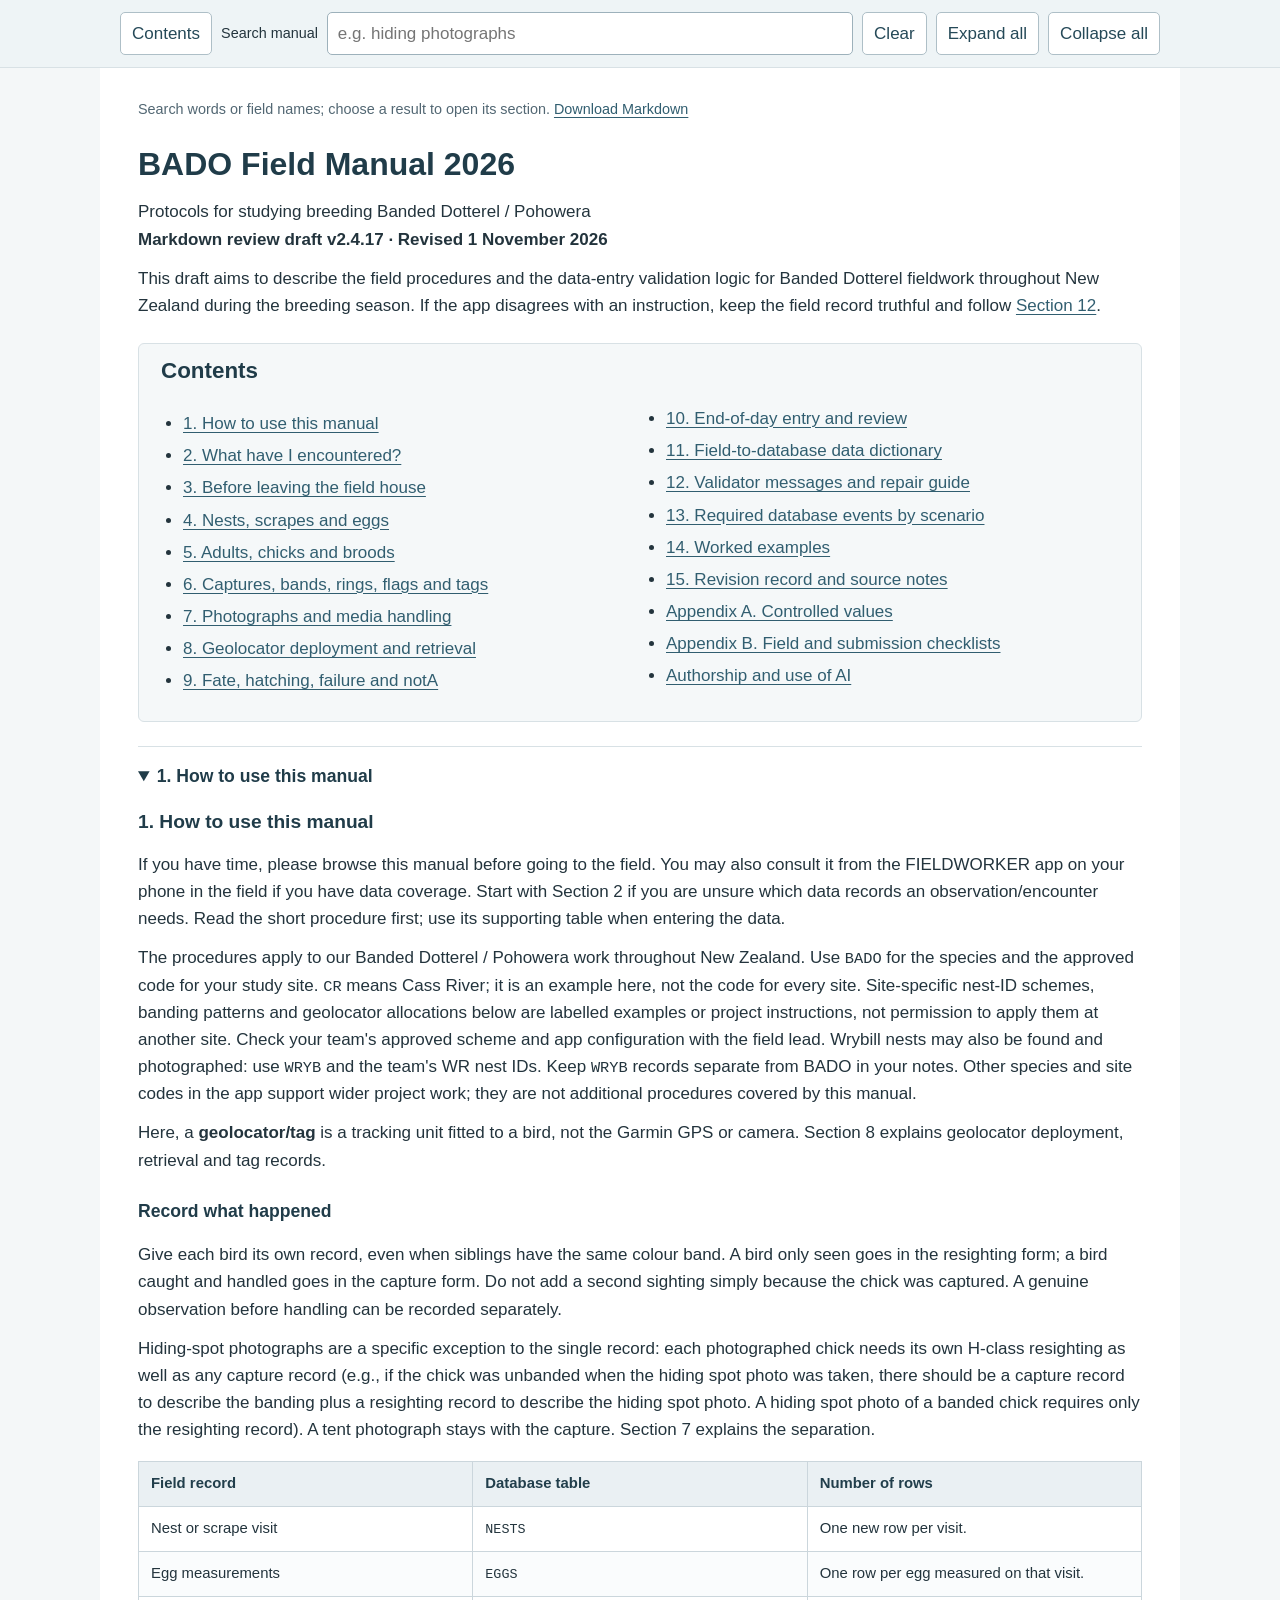
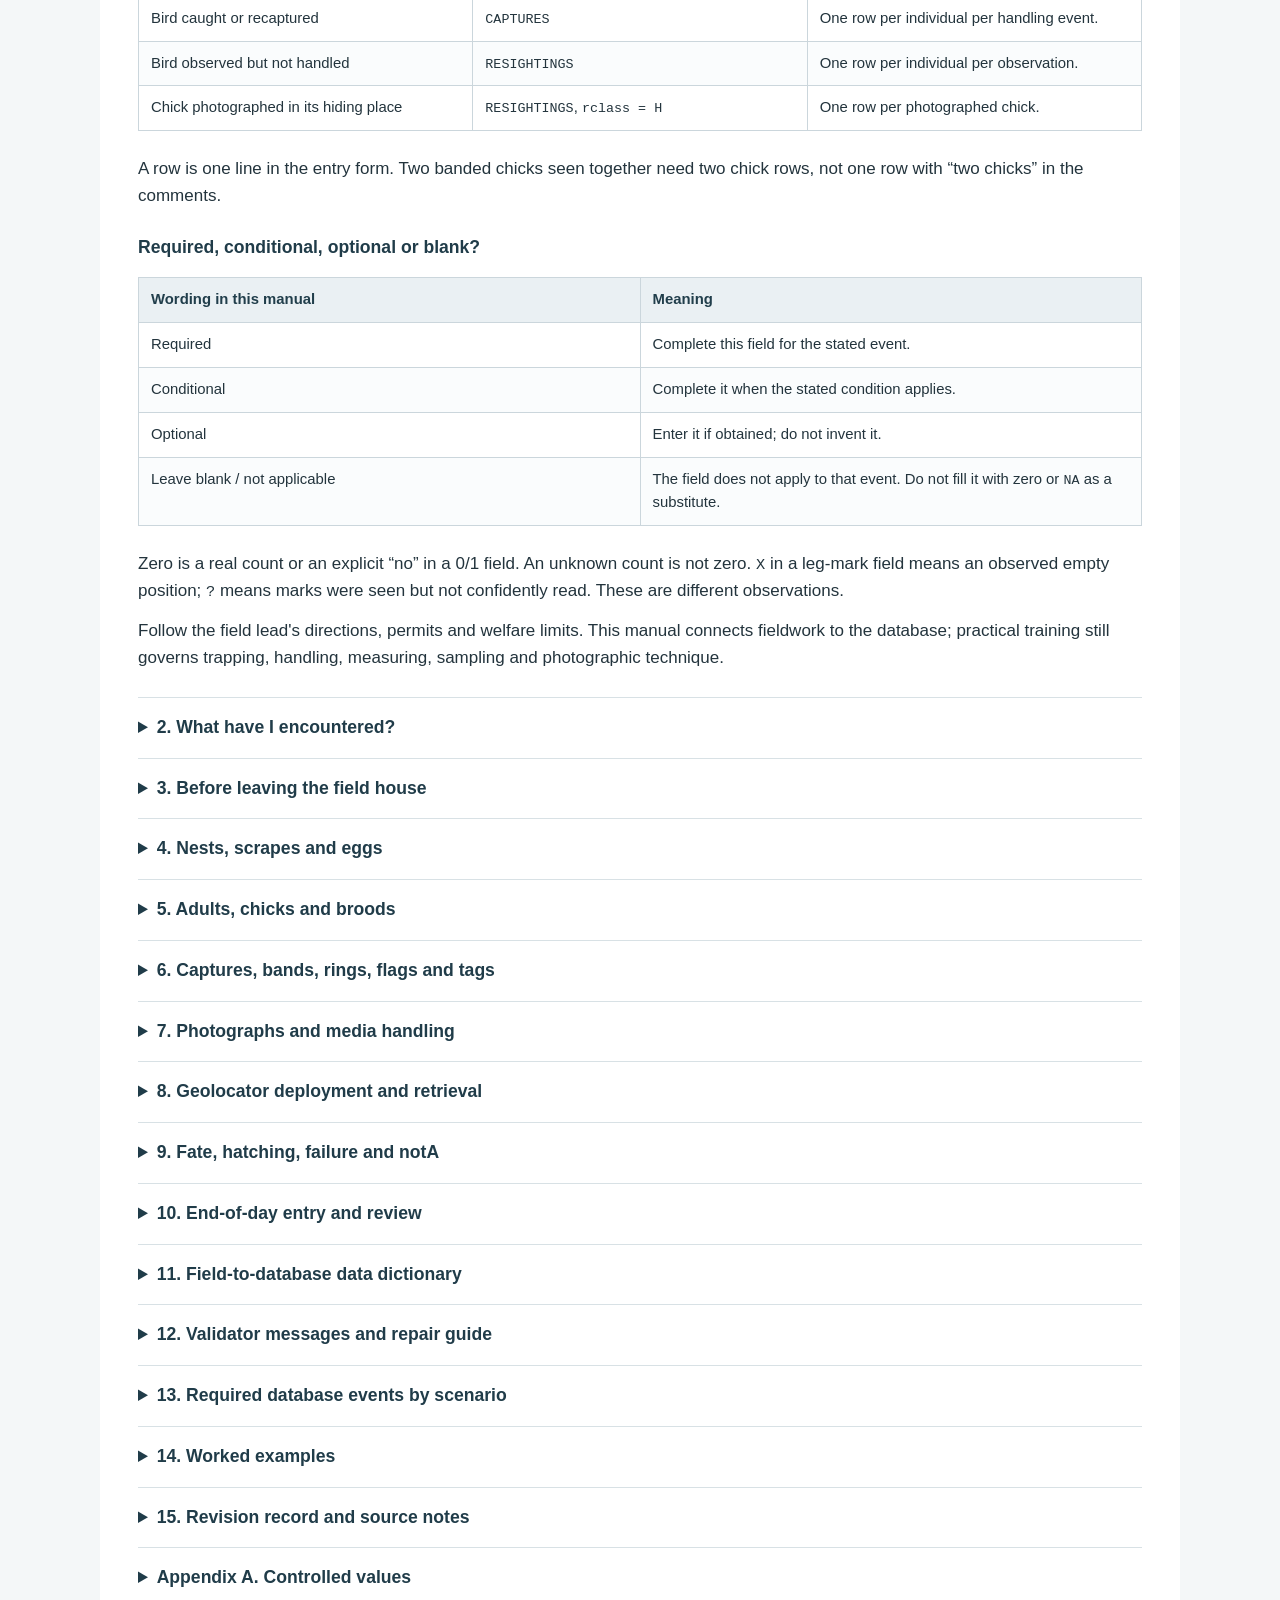
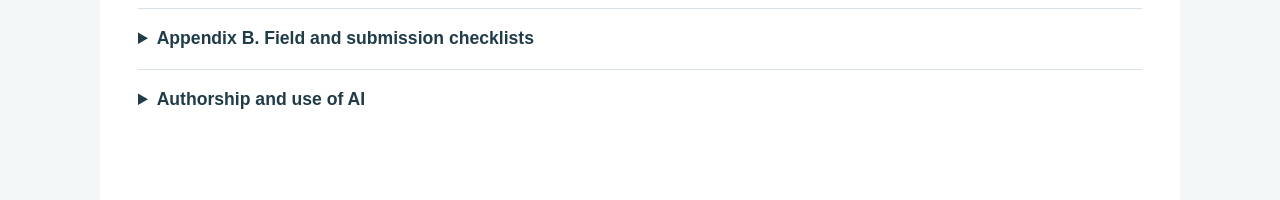
==== main/www/field-manual/index.html @ df65d52a "Show cached parent association evidence in nest map popups" ====
<!doctype html>
<html lang="en-NZ"><head><meta charset="utf-8"><meta name="viewport" content="width=device-width, initial-scale=1"><meta name="manual-source-md5" content="5a8ed7e81125b03125c2457b0e016e51"><title>BADO Field Manual 2026</title><style>/* Scoped by the reader iframe; does not change dashboard styling. */
:root { color-scheme: light; --ink: #23343d; --accent: #315e70; --line: #d8e1e5; }
* { box-sizing: border-box; }
html { scroll-padding-top: 110px; }
body { margin: 0; background: #f4f7f8; color: var(--ink); font: 17px/1.6 Calibri, Arial, sans-serif; }
main { max-width: 1080px; margin: 0 auto; padding: 18px 38px 70px; background: #fff; }
h1, h2, h3, summary { font-family: Arial, sans-serif; color: #203c49; line-height: 1.35; }
h1 { font-size: 2rem; margin: 22px 0 12px; }
h2 { font-size: 1.4rem; margin-top: 28px; }
h3 { font-size: 1.1rem; margin-top: 26px; }
p, ul, ol { margin: 12px 0; }
li { margin: 5px 0; }
a { color: var(--accent); text-underline-offset: 3px; }
a:hover { color: #193f50; }
button, input { font: inherit; }
button, .contents-button { border: 1px solid #aebfc7; border-radius: 5px; background: #fff; color: #254958; padding: 7px 11px; cursor: pointer; }
button:hover, .contents-button:hover { background: #eaf1f4; }
button:focus-visible, input:focus-visible, a:focus-visible, summary:focus-visible, .table-scroll:focus-visible { outline: 3px solid #367a98; outline-offset: 3px; }
.reader-tools { position: sticky; top: 0; z-index: 5; border-bottom: 1px solid var(--line); background: #eef4f6; }
.reader-tools-inner { max-width: 1080px; margin: auto; padding: 12px 20px; display: flex; flex-wrap: wrap; align-items: center; gap: 9px; }
.contents-button { text-decoration: none; }
.reader-tools label { font-size: .9rem; }
#manual-search { flex: 1; min-width: 180px; width: 240px; border: 1px solid #9db1bb; padding: 7px 10px; border-radius: 5px; background: #fff; }
.reader-hint { font-size: .9rem; color: #526773; }
#manual-search-status:empty { display: none; }
#manual-search-results { border: 1px solid var(--line); border-left: 4px solid var(--accent); border-radius: 5px; padding: 12px 18px; margin: 16px 0; max-height: 350px; overflow-y: auto; }
#manual-search-results ol { padding-left: 24px; }
#manual-search-results li { padding: 5px 0; }
.result-context { display: block; font-size: .85rem; color: #526773; }
mark { background: #fff0ab; color: inherit; padding: 0 1px; }
#manual-contents { background: #f5f8f9; border: 1px solid var(--line); border-radius: 6px; padding: 12px 22px; margin: 24px 0; }
#manual-contents h2 { margin-top: 0; }
#manual-contents ul { columns: 2; column-gap: 30px; padding-left: 22px; }
#manual-contents li { break-inside: avoid; }
details { border-top: 1px solid var(--line); padding: 14px 0; }
details details { margin: 10px 0 0 14px; }
summary { cursor: pointer; font-size: 1.1rem; padding: 4px 0; }
summary:hover { color: #176281; }
article > details[open] > h2 { font-size: 1.2rem; margin-top: 16px; }
.table-scroll { overflow-x: auto; margin: 18px 0 24px; }
table { border-collapse: collapse; table-layout: fixed; width: 100%; font-size: .93rem; }
td, th { border: 1px solid #cbd6dc; padding: 10px 12px; text-align: left; vertical-align: top; overflow-wrap: anywhere; }
th { background: #eaf0f3; color: #213e4b; }
tr:nth-child(even) td { background: #fafcfd; }
code { font: .9em ui-monospace, SFMono-Regular, Consolas, monospace; overflow-wrap: anywhere; }
pre { white-space: pre-wrap; padding: 16px; background: #f4f7f8; border: 1px solid var(--line); font-size: .9rem; }
pre code { overflow-wrap: anywhere; }
.skip-link { position: absolute; left: 12px; top: -100px; z-index: 10; padding: 10px; background: #fff; }
.skip-link:focus { top: 8px; }
[hidden] { display: none !important; }
@media (max-width: 620px) {
  main { padding: 14px 16px 50px; }
  body { font-size: 16px; }
  .reader-tools-inner { padding: 10px 12px; gap: 7px; }
  .reader-tools label { position: absolute; width: 1px; height: 1px; overflow: hidden; clip-path: inset(50%); }
  #manual-search { min-width: 120px; width: 140px; }
  button, .contents-button { font-size: .9rem; }
  #manual-contents ul { columns: 1; }
  table { min-width: 550px; font-size: .9rem; }
  table[data-columns="2"] { min-width: 0; }
  td, th { padding: 8px; }
}
@page { size: A4; margin: 18mm; }
@media print {
  body, main { background: #fff; padding: 0; margin: 0; max-width: none; font-size: 11pt; }
  .reader-tools, .reader-hint, #manual-search-status, #manual-search-results, .skip-link { display: none !important; }
  h2, h3, summary { break-after: avoid; }
  tr { break-inside: avoid; }
  .table-scroll { overflow: visible; }
  table { min-width: 0; font-size: 9pt; }
  a { color: inherit; }
  mark { background: none; }
}</style></head><body><a class="skip-link" href="#manual-content">Skip to manual</a><header class="reader-tools" aria-label="Manual controls"><div class="reader-tools-inner"><a class="contents-button" href="#manual-contents">Contents</a><label for="manual-search">Search manual</label><input id="manual-search" type="search" placeholder="e.g. hiding photographs" aria-controls="manual-search-results" aria-describedby="manual-search-help" autocomplete="off"><button id="manual-clear" type="button">Clear</button><button id="manual-expand" type="button">Expand all</button><button id="manual-collapse" type="button">Collapse all</button></div></header><main><p id="manual-search-help" class="reader-hint">Search words or field names; choose a result to open its section. <a href="manual.md" download>Download Markdown</a></p><p id="manual-search-status" role="status" aria-live="polite"></p><section id="manual-search-results" aria-label="Search results" hidden></section><noscript><p>Search and expand/collapse controls need JavaScript. The manual remains readable: open each section using its heading.</p></noscript><article id="manual-content" tabindex="-1"><h1>BADO Field Manual 2026</h1>
<p>Protocols for studying breeding Banded Dotterel / Pohowera<br />
<strong>Markdown review draft v2.4.17 · Revised 1 November 2026</strong></p>
<p>This draft aims to describe the field procedures and the data-entry
validation logic for Banded Dotterel fieldwork throughout New Zealand during the breeding season.
If the app disagrees with an instruction, keep
the field record truthful and follow <a href="#section-12">Section 12</a>.</p>
<nav id="manual-contents" aria-label="Manual contents"><h2>Contents</h2>
<ul>
<li><a href="#section-1">1. How to use this manual</a></li>
<li><a href="#section-2">2. What have I encountered?</a></li>
<li><a href="#section-3">3. Before leaving the field house</a></li>
<li><a href="#section-4">4. Nests, scrapes and eggs</a></li>
<li><a href="#section-5">5. Adults, chicks and broods</a></li>
<li><a href="#section-6">6. Captures, bands, rings, flags and tags</a></li>
<li><a href="#section-7">7. Photographs and media handling</a></li>
<li><a href="#section-8">8. Geolocator deployment and retrieval</a></li>
<li><a href="#section-9">9. Fate, hatching, failure and notA</a></li>
<li><a href="#section-10">10. End-of-day entry and review</a></li>
<li><a href="#section-11">11. Field-to-database data dictionary</a></li>
<li><a href="#section-12">12. Validator messages and repair guide</a></li>
<li><a href="#section-13">13. Required database events by scenario</a></li>
<li><a href="#section-14">14. Worked examples</a></li>
<li><a href="#section-15">15. Revision record and source notes</a></li>
<li><a href="#appendix-a">Appendix A. Controlled values</a></li>
<li><a href="#appendix-b">Appendix B. Field and submission checklists</a></li>
<li><a href="#authorship">Authorship and use of AI</a></li>
</ul></nav>
<a id="section-1"></a>
<details open>
<summary><strong>1. How to use this manual</strong></summary>
<h2>1. How to use this manual</h2>
<p>If you have time, please browse this manual before going to the field. You may also consult it from the FIELDWORKER app on your phone in the field if you have data coverage. Start with
Section 2 if you are unsure which data records an observation/encounter needs. Read the short
procedure first; use its supporting table when entering the data.</p>
<p>The procedures apply to our Banded Dotterel / Pohowera work throughout New Zealand.
Use <code>BADO</code> for the species and the approved code for your study site. <code>CR</code> means
Cass River; it is an example here, not the code for every site. Site-specific
nest-ID schemes, banding patterns and geolocator allocations below are labelled
examples or project instructions, not permission to apply them at another site.
Check your team's approved scheme and app configuration with the field lead.
Wrybill nests may also be found and
photographed: use <code>WRYB</code> and the team's WR nest IDs. Keep <code>WRYB</code> records separate
from BADO in your notes. Other species and site codes in the app support wider project work;
they are not additional procedures covered by this manual.</p>
<p>Here, a <strong>geolocator/tag</strong> is a tracking unit fitted to a bird, not the Garmin
GPS or camera. Section 8 explains geolocator deployment, retrieval and tag records.</p>
<h3>Record what happened</h3>
<p>Give each bird its own record, even when siblings have the same colour band.
A bird only seen goes in the resighting form; a bird caught and handled goes
in the capture form. Do not add a second sighting simply because the chick was
captured. A genuine observation before handling can be recorded separately.</p>
<p>Hiding-spot photographs are a specific exception to the single record:
each photographed chick needs its own H-class resighting as well as any capture
record (e.g., if the chick was unbanded when the hiding spot photo was taken, there should be a capture record to describe the banding plus a resighting record to describe the hiding spot photo. A hiding spot photo of a banded chick requires only the resighting record). A tent photograph stays with the capture. Section 7 explains the
separation.</p>
<div class="table-scroll" tabindex="0" role="region" aria-label="Supporting table; scroll sideways if needed"><table>
<thead>
<tr>
<th>Field record</th>
<th>Database table</th>
<th>Number of rows</th>
</tr>
</thead>
<tbody>
<tr>
<td>Nest or scrape visit</td>
<td><code>NESTS</code></td>
<td>One new row per visit.</td>
</tr>
<tr>
<td>Egg measurements</td>
<td><code>EGGS</code></td>
<td>One row per egg measured on that visit.</td>
</tr>
<tr>
<td>Bird caught or recaptured</td>
<td><code>CAPTURES</code></td>
<td>One row per individual per handling event.</td>
</tr>
<tr>
<td>Bird observed but not handled</td>
<td><code>RESIGHTINGS</code></td>
<td>One row per individual per observation.</td>
</tr>
<tr>
<td>Chick photographed in its hiding place</td>
<td><code>RESIGHTINGS</code>, <code>rclass = H</code></td>
<td>One row per photographed chick.</td>
</tr>
</tbody>
</table></div>
<p>A row is one line in the entry form. Two banded chicks seen together need two
chick rows, not one row with “two chicks” in the comments.</p>
<h3>Required, conditional, optional or blank?</h3>
<div class="table-scroll" tabindex="0" role="region" aria-label="Supporting table; scroll sideways if needed"><table>
<thead>
<tr>
<th>Wording in this manual</th>
<th>Meaning</th>
</tr>
</thead>
<tbody>
<tr>
<td>Required</td>
<td>Complete this field for the stated event.</td>
</tr>
<tr>
<td>Conditional</td>
<td>Complete it when the stated condition applies.</td>
</tr>
<tr>
<td>Optional</td>
<td>Enter it if obtained; do not invent it.</td>
</tr>
<tr>
<td>Leave blank / not applicable</td>
<td>The field does not apply to that event. Do not fill it with zero or <code>NA</code> as a substitute.</td>
</tr>
</tbody>
</table></div>
<p>Zero is a real count or an explicit “no” in a 0/1 field. An unknown count is
not zero. <code>X</code> in a leg-mark field means an observed empty position; <code>?</code> means
marks were seen but not confidently read. These are different observations.</p>
<p>Follow the field lead's directions, permits and welfare limits. This manual
connects fieldwork to the database; practical training still governs trapping,
handling, measuring, sampling and photographic technique.</p>
</details>
<a id="section-2"></a>
<details>
<summary><strong>2. What have I encountered?</strong></summary>
<h2>2. What have I encountered?</h2>
<p>An encounter may need several records. Work through every applicable branch:
finding a nest, floating eggs and catching a parent are separate things to
record, even when they happen on one visit.</p>
<h3>Master decision tree</h3>
<pre><code class="language-text">What happened during the encounter? Follow every applicable branch.
├─ Nest or scrape checked → one NESTS visit [4, 9]
│  ├─ Eggs measured/floated → one EGGS row per egg [4]
│  └─ Clutch photographed → photo fields on that NESTS visit [7]
├─ Bird only seen → one RESIGHTINGS row per bird [5]
│  └─ Family present → record observed parent(s) and chick(s), shared waypoint [5]
├─ Bird caught/handled → one CAPTURES row per bird [6]
│  ├─ Tent photograph → photo fields on that capture [7]
│  └─ Geolocator/tag fitted/removed/retained → tag fields on that capture [8]
└─ Chick photographed hiding → separate H-class RESIGHTINGS row per chick [7]
</code></pre>
<h3>Equivalent text key</h3>
<ol>
<li><strong>Did you check a nest or scrape?</strong> Yes: enter a nest visit, then go to 2.
No: go to 2 without a nest visit.</li>
<li><strong>Did you measure eggs?</strong> Yes: add one egg row per egg. No: do not create
egg readings. In either case, go to 3.</li>
<li><strong>Was a bird caught and handled?</strong> Yes: enter its capture; do not manufacture
a duplicate sighting. No, it was only seen: enter its resighting. Then go to 4.</li>
<li><strong>Were other family members seen?</strong> Yes: record each observed parent and
chick, using the family waypoint rules. No: do not add absent birds. Go to 5.</li>
<li><strong>Were photographs or videos taken?</strong> Yes: use the appropriate event's photo
fields; hiding photographs always need separate H rows. No: leave unrelated
media fields blank. Go to 6.</li>
<li><strong>Was there a geolocator/tag action, hatch, failure or closure?</strong> Yes: also follow
Section 8 or 9. No: check the records identified above before leaving.</li>
</ol>
<h3>Which nest or brood ID?</h3>
<ol>
<li><strong>Does the bird belong to a known nest?</strong> Yes: retain that positive nest
ID, including after the brood leaves the nest. No: go to 2.</li>
<li><strong>Is this a mobile brood whose nest and eggs were never found?</strong> Yes:
use its assigned negative brood ID. No: do not assign a negative ID merely
because you are unsure which known nest the bird belongs to. Go to 3.</li>
<li><strong>Is an adult being captured when clearly unrelated to any nest or brood?</strong>
Yes: leave <code>nest_id</code> blank and enter the capture's gps_id/point. No:
follow the event-specific association rules; do not invent a placeholder ID.</li>
</ol>
<p>The rare discovery of newly hatched chicks <strong>inside an obvious nest</strong> establishes
a positive nest origin. Record its F discovery followed by H as described in
Section 4. Finding chicks outside a nest does not establish that origin.</p>
<p>Some later chick resightings, and a narrowly defined negative-brood family
encounter, can leave the ID blank. Use the checks in Section 5; a blank field
is not a negative brood ID and must not be filled with a placeholder.</p>
<h3>Which resighting class?</h3>
<ol>
<li><strong>Chick photographed in its hiding place?</strong> Yes: <code>H</code>. No: go to 2.</li>
<li><strong>Failed capture attempt?</strong> Yes: <code>C</code>. No: go to 3.</li>
<li><strong>Video session?</strong> Yes: <code>V</code>. No: go to 4.</li>
<li><strong>Photography session?</strong> Yes: <code>P</code>. No: <code>R</code> for a regular sighting.</li>
</ol>
<p>The same letter can have different meanings in different columns:</p>
<div class="table-scroll" tabindex="0" role="region" aria-label="Supporting table; scroll sideways if needed"><table>
<thead>
<tr>
<th>Entry</th>
<th>Meaning</th>
</tr>
</thead>
<tbody>
<tr>
<td><code>age = C</code></td>
<td>Chick.</td>
</tr>
<tr>
<td><code>rclass = C</code></td>
<td>Failed capture attempt; the bird was not handled.</td>
</tr>
<tr>
<td><code>capture_status = C</code></td>
<td>Recapture in which the band combination changed.</td>
</tr>
<tr>
<td><code>tag_action = R</code></td>
<td>Tag retrieved, not a regular resighting.</td>
</tr>
</tbody>
</table></div>
</details>
<a id="section-3"></a>
<details>
<summary><strong>3. Before leaving the field house</strong></summary>
<h2>3. Before leaving the field house</h2>
<p>Check the current To-Do PDF and agree the day's work with the field lead. Take
the Parent–Nest summary, allocated band combinations and the equipment needed
for the visits you have been assigned. Read any capture timing notes before
planning to trap a parent.</p>
<h3>Equipment and time settings</h3>
<ul>
<li>Charge the Garmin GPS and camera; check their unit IDs against your notes.</li>
<li>Take field forms, spare batteries/cards, rings, bands, flags, measuring
equipment and the labelled sample materials needed for the day's work.</li>
<li>Use local New Zealand date and 24-hour time. Check the camera and GPS clocks
together, including the correct daylight-saving setting.</li>
<li>Keep the Garmin switched on in the field. Do not delete or manually rename
its points. Check recording settings against the app's GPS help if needed.</li>
</ul>
<h3>Collect a waypoint with your Garmin GPS</h3>
<p>At a new nest, brood encounter, capture location, regular resighting, or hiding-photo
location, save a waypoint and immediately write down the Garmin unit ID and
point number. Point 214 on GPS 4 is not the same record as point 214 on GPS 5.</p>
<p>For a family encounter, use the same waypoint for every family member recorded
on that occasion. This includes a situation in which the chick(s) were captures and the parent(s) were only resightings – simultaneous events that are entered into two
different tables (CAPTURES and RESIGHTINGS). Collect a new point for a later encounter after the family
moves; do not reuse yesterday's point because the brood ID is unchanged.
Enter <code>nest_id</code> whenever it is known. Use the Parent–Nest summary on the To-Do
PDF to check the family link; otherwise follow the blank-ID conditions in
Section 5. Absence from a To-Do table does not by itself permit a blank ID.</p>
<h3>Supporting table — direct GPS requirements</h3>
<p>In this manual, <strong>gps_id/point</strong> means both database fields: <code>gps_id</code> (the
Garmin unit ID) and <code>gps_point</code> (the saved waypoint number). Enter both numbers
together whenever a direct location is required. “Nest location” means the stationary
point established by the nest's first visit; it is not the waypoint of today's brood location.</p>
<div class="table-scroll" tabindex="0" role="region" aria-label="Supporting table; scroll sideways if needed"><table>
<thead>
<tr>
<th>Circumstance</th>
<th>Where the gps_id/point belongs</th>
<th>Requirement</th>
</tr>
</thead>
<tbody>
<tr>
<td>First positive nest/scrape visit</td>
<td>First <code>NESTS</code> row</td>
<td>Required. Later nest visits leave both fields blank.</td>
</tr>
<tr>
<td>Any entered negative brood ID</td>
<td>Each <code>CAPTURES</code> / <code>RESIGHTINGS</code> row</td>
<td>Required; no stationary nest location exists.</td>
</tr>
<tr>
<td>Hiding photograph</td>
<td>Every H-class <code>RESIGHTINGS</code> row</td>
<td>Required, including a known positive nest that has since hatched.</td>
</tr>
<tr>
<td>Eligible blank-ID family resighting</td>
<td>Each qualifying parent/chick row</td>
<td>Required, with the exact encounter date and shared gps_id/point; see Section 5 for more details.</td>
</tr>
<tr>
<td>Age-C capture, status <code>R</code> or <code>C</code></td>
<td>The chick's <code>CAPTURES</code> row</td>
<td>Required even with a positive nest ID.</td>
</tr>
<tr>
<td>Age-C first capture, status <code>F</code>, positive nest</td>
<td>The chick's <code>CAPTURES</code> row</td>
<td>The entry rule permits both blank when using the nest location (i.e., the fresh chick was still found in the nest scrape). Collect and retain the family waypoint; enter the gps_id/point when recording a capture away from the nest or linking the family encounter.</td>
</tr>
<tr>
<td>Adult captured with chicks</td>
<td>Adult <code>CAPTURES</code> row</td>
<td>Required, including a positive nest; record the chick context in <code>caught_with</code>, e.g. <code>2C</code> means that the adult was captured with two chicks.</td>
</tr>
<tr>
<td>Adult capture unrelated to a nest or brood, with <code>nest_id</code> blank</td>
<td><code>CAPTURES</code> row</td>
<td>Required. Leave the association blank; do not enter a placeholder ID.</td>
</tr>
<tr>
<td>Bird resighted without a positive nest link</td>
<td><code>RESIGHTINGS</code> row</td>
<td>Required.</td>
</tr>
<tr>
<td>Surviving brood after positive-nest <code>notA</code> closure</td>
<td>Chick and accompanying brood-parent resightings</td>
<td>Required.</td>
</tr>
<tr>
<td>Other positive-nest capture</td>
<td><code>CAPTURES</code> row</td>
<td>Normally use the nest location and leave direct GPS blank; do not apply the chick/adult-with-chicks exceptions to unrelated capture contexts.</td>
</tr>
<tr>
<td>Ordinary resighting at a known positive nest</td>
<td><code>RESIGHTINGS</code> row</td>
<td>The nest can supply the location; retain the shared gps_id/point for a brood encounter.</td>
</tr>
</tbody>
</table></div>
<h3>Quick GPS key</h3>
<ol>
<li><strong>Is this the first nest/scrape visit?</strong> Yes: enter its discovery gps_id/point.
No, a later visit to that stationary nest: leave both nest GPS fields blank.
For a bird encounter, go to 2.</li>
<li><strong>Is it a brood, H photograph, blank-ID family event, age-C status R or C capture or
adult capture with chicks?</strong> Yes: use the encounter's gps_id/point as
specified above. No: go to 3.</li>
<li><strong>Does the permitted event use a positive nest's location?</strong> Yes: follow
its row in the table. No: the direct-location branch needs both GPS fields.</li>
</ol>
<p>Upload the GPS before entering biological records at the field house. The entered gps_id/point must
exist among the uploaded points. The biological forms use <code>gps_id</code> and
<code>gps_point</code>; do not type latitude and longitude into those fields.</p>
</details>
<a id="section-4"></a>
<details>
<summary><strong>4. Nests, scrapes and eggs</strong></summary>
<h2>4. Nests, scrapes and eggs</h2>
<h3>A new nest or scrape</h3>
<p>Keep the first visit short. Confirm the species, collect a waypoint with your
Garmin GPS and assign the next unused nest ID under the team's naming system (see below).
Write down the eggs, chicks and attending bird actually seen. Photograph and
process the nest only as directed by the visit plan and welfare conditions.</p>
<p>For example, Cass River BADO IDs use an A, B or C plot prefix and the assigned two-digit
observer/GPS code plus two-digit running tally, for example <code>B0203</code>. Do not
restart your tally in another plot: B0203 and A0203 must not be assigned as
different discoveries using the same code/tally. Check the current register.
WRYB nests use the separate WR naming system.</p>
<h3>New discovery or later visit?</h3>
<ol>
<li><strong>Does the scrape/nest already have an ID?</strong> Yes: keep it, choose today's
state from the evidence using Section 9, and go to 4. No: record the
discovery waypoint and go to 2.</li>
<li><strong>Are eggs present at the new nest?</strong> Yes: assign its ID and enter the
opening <code>F</code> visit, then go to 4. No: go to 3.</li>
<li><strong>Is this a scrape with neither eggs nor chicks?</strong> Yes: assign its ID and
enter <code>S</code> with zero eggs. No: were newly hatched chicks found inside an
obvious nest? If yes, use the rare discovery procedure below. If no,
use the brood guidance in Section 5; do not invent a nest origin.</li>
<li><strong>Were eggs measured or floated?</strong> Yes: add an egg row per egg measured.
No: do not create readings. Go to 5.</li>
<li><strong>Are chicks present, or is fate uncertain?</strong> Yes: also use Section 9.
No: complete the active visit and its planned follow-up.</li>
</ol>
<p>A known scrape can later have its single F discovery when eggs are found;
retain its ID and the original scrape waypoint.</p>
<h3>Rare case: the nest is first found with newly hatched chicks inside</h3>
<p>Banded Dotterel chicks are precocial and nidifugous: they can move soon after
hatching and leave the nest shortly afterwards. Finding them still inside an
obvious nest immediately after hatch is therefore very rare.</p>
<p>If that is what you find, assign a positive nest ID and collect the nest
waypoint. Enter two NESTS events: F to record discovery, followed immediately
by H, with the H time at least one minute after F. Explain that the nest was
first found with newly hatched chicks inside it. This records discovery and
hatch at the same encounter; it does not invent an earlier egg visit.</p>
<div class="table-scroll" tabindex="0" role="region" aria-label="Supporting table; scroll sideways if needed"><table>
<thead>
<tr>
<th>Event</th>
<th>Required entries for this exception</th>
</tr>
</thead>
<tbody>
<tr>
<td>F discovery</td>
<td>New positive <code>nest_id</code>, actual discovery date/time, observer/species/site and both nest GPS fields. If no eggs remain, <code>clutch_size = 0</code>; do not invent eggs or egg measurements. Record the chicks actually seen.</td>
</tr>
<tr>
<td>Immediate H</td>
<td>Same positive ID and encounter date; <code>time_visit</code> at least one minute after F. Record actual remaining eggs/chicks; with no eggs, clutch 0 and the observed positive brood count. Leave direct nest GPS blank because F establishes the point.</td>
</tr>
<tr>
<td>Individual birds</td>
<td>Separate CAPTURES rows if handled or RESIGHTINGS rows if observed; family and photograph rules still apply.</td>
</tr>
</tbody>
</table></div>
<p><strong>When validation flags this observation:</strong> a first F row with zero eggs
correctly triggers the usual safeguard. Recheck the entry. If chicks really
were found inside an obvious nest immediately after hatch, keep the true
counts and explain this rare circumstance in <code>comments</code>. For example:
“Nest first found with newly hatched chicks still inside an obvious nest;
no eggs remained. F discovery followed by H.”</p>
<p>If saving remains blocked, check the other fields and use the documented
validation override in Section 12, retaining the explanation. This is an
exceptional, commented observation—not a reason to weaken the inspector,
invent eggs or add a programmed exception.</p>
<p>Chicks first encountered <strong>outside</strong> an obvious nest, with no previously known
nest origin, form an unknown-origin brood: use a negative ID and no NESTS
events. Do not make F/H rows merely because chicks look newly hatched. A brood
already reliably linked to a known nest retains its positive ID, as in Section 5.</p>
<h3>Supporting table — one nest visit</h3>
<div class="table-scroll" tabindex="0" role="region" aria-label="Supporting table; scroll sideways if needed"><table>
<thead>
<tr>
<th>Field(s)</th>
<th>Requirement</th>
<th>Entry</th>
</tr>
</thead>
<tbody>
<tr>
<td><code>species</code>, <code>site</code>, <code>observer</code>, <code>date</code>, <code>time_visit</code></td>
<td>Required</td>
<td>Species/site, registered observer code and actual local date/time.</td>
</tr>
<tr>
<td><code>nest_id</code>, <code>nest_state</code></td>
<td>Required</td>
<td>Positive ID and today's state. Never a negative ID or a placeholder for an unknown association.</td>
</tr>
<tr>
<td><code>gps_id</code>, <code>gps_point</code></td>
<td>Required on first visit only</td>
<td>Both on the opening S or F row. A later F after S does not repeat them.</td>
</tr>
<tr>
<td><code>clutch_size</code>, <code>brood_size</code></td>
<td>Conditional on what can be established</td>
<td>Eggs still present and chicks observed are separate counts. S requires <code>clutch_size = 0</code> and blank/zero brood. Do not use zero for an unknown count.</td>
</tr>
<tr>
<td><code>bird_inc</code></td>
<td>When attending bird assessed</td>
<td>Sex(es), unknown sex or no bird seen; Appendix A. This does not record the individual's identity.</td>
</tr>
<tr>
<td><code>hatch_state</code></td>
<td>When egg condition recorded</td>
<td>Count and condition of remaining eggs; Section 9.</td>
</tr>
<tr>
<td><code>nest_photo</code>, <code>tent_photo</code></td>
<td>Record whether clutch photographed in scrape/tent</td>
<td><code>1</code> for the applicable sequence, <code>0</code> for no photograph.</td>
</tr>
<tr>
<td><code>cam_id</code>, <code>photo_start</code>, <code>photo_end</code></td>
<td>Required when photographs recorded</td>
<td>Actual camera and complete image range on this visit.</td>
</tr>
<tr>
<td><code>comments</code></td>
<td>Required for state <code>O</code>; otherwise explain uncertainty/unusual findings</td>
<td>Describe the evidence, not just the chosen code.</td>
</tr>
</tbody>
</table></div>
<p>Add a row for today's visit. Do not overwrite an earlier visit with later
findings. The same ID stays with the nest when its attending bird changes.</p>
<h3>Measuring and floating eggs</h3>
<p>Check the egg's number before each reading and return eggs promptly under the
team's procedure. Do not float starred or pipping eggs. Record their hatch
signs on the nest visit instead; if an egg row is needed to explain omitted
measurements, leave its float fields blank and explain why.</p>
<p>Clutch photographs belong on the nest visit, not in the egg table. Photographing
two eggs without measuring them does not, by itself, require two EGGS rows.</p>
<h3>Supporting table — one row per egg measured</h3>
<div class="table-scroll" tabindex="0" role="region" aria-label="Supporting table; scroll sideways if needed"><table>
<thead>
<tr>
<th>Field(s)</th>
<th>Requirement</th>
<th>Entry</th>
</tr>
</thead>
<tbody>
<tr>
<td><code>species</code>, <code>observer</code>, <code>date</code>, <code>time_visit</code>, <code>nest_id</code>, <code>egg_id</code></td>
<td>Required</td>
<td>Measurer, actual local measurement date/time, positive nest ID and egg number 1–4. No <code>site</code> field exists in <code>EGGS</code>.</td>
</tr>
<tr>
<td><code>float_angle</code></td>
<td>Record when floated</td>
<td>Observed whole degrees, 0–90. Do not replace an unusual reading with an expected one.</td>
</tr>
<tr>
<td><code>float_location</code></td>
<td>Record when floated</td>
<td><code>bottom</code>, <code>suspended</code> or <code>surface</code>.</td>
</tr>
<tr>
<td><code>float_surface</code></td>
<td>Conditional</td>
<td><code>bottom</code>/<code>suspended</code>: blank. <code>surface</code>: whole mm <code>0</code>, <code>1</code>, <code>2</code> or <code>3</code>. Zero means at the surface with no measured projection, not submerged.</td>
</tr>
<tr>
<td><code>comments</code></td>
<td>When reading omitted or unusual</td>
<td>Reason for omission or uncertainty.</td>
</tr>
<tr>
<td>Camera, image and drive fields</td>
<td>Not applicable</td>
<td>No such fields in current <code>EGGS</code>; put clutch media in <code>NESTS</code>.</td>
</tr>
</tbody>
</table></div>
<h3>Timing and row checks</h3>
<div class="table-scroll" tabindex="0" role="region" aria-label="Supporting table; scroll sideways if needed"><table>
<thead>
<tr>
<th>Check</th>
<th>What it means in practice</th>
</tr>
</thead>
<tbody>
<tr>
<td>Egg rows from one check</td>
<td>Use the actual same-day event. Their measurement times must span no more than five minutes under the current check.</td>
</tr>
<tr>
<td>Matching nest visit</td>
<td>Same positive ID, date and observer, with the nest visit no more than 60 minutes before or after the egg time.</td>
</tr>
<tr>
<td>Egg numbers</td>
<td>Unique within the measurement event; no number above the matched clutch size. Two measured eggs need two rows.</td>
</tr>
<tr>
<td>Different measurer or genuine delay</td>
<td>Keep the true observer and times. Explain and refer a failed event match; do not change truthful values to make it pass. A missing match is a review warning, not proof that no nest visit occurred.</td>
</tr>
</tbody>
</table></div>
<p>For a surface egg with angle 90° and a measured 1 mm above water, enter
<code>float_location = surface</code>, <code>float_angle = 90</code>, <code>float_surface = 1</code>.
For a submerged egg, leave <code>float_surface</code> blank rather than entering <code>0</code>.</p>
<p>Use the hatching forecast to plan checks, not as proof of hatch date. Keep the
visit evidence and observed hatch signs alongside any estimate.</p>
</details>
<a id="section-5"></a>
<details>
<summary><strong>5. Adults, chicks and broods</strong></summary>
<h2>5. Adults, chicks and broods</h2>
<h3>When you find a family</h3>
<p>Record the adult(s) and each chick you actually encounter. Read the marks you
can see, note what the adults are doing and collect a waypoint with your
Garmin GPS. Keep the family together in your notebook so the entries can be
linked later.</p>
<p>Record both social parents when both are observed and identifiable. If only
one is seen, record that bird; do not add the absent mate. An unbanded parent
still needs a row, using X-X. Two banded chicks need two rows even if their
single colour bands are the same.</p>
<h3>Which family is it?</h3>
<ol>
<li><strong>Is the brood reliably linked to a known nest?</strong> Yes: retain that
positive ID. No: go to 2.</li>
<li><strong>Was the nest never found?</strong> Yes: use the assigned negative brood ID.
No, the origin is merely uncertain: check the parents against the Parent–Nest
summary on the To-Do PDF; ask the field lead if the match remains unclear.</li>
</ol>
<p>Keep the leading minus sign on a negative ID. It denotes a mobile brood of
unknown origin, not a failed nest or an unidentified adult. Negative IDs belong
only in CAPTURES and RESIGHTINGS, never NESTS or EGGS.</p>
<p>For an adult capture clearly unrelated to any nest or brood, leave <code>nest_id</code>
blank and enter the capture's gps_id/point. This is not a way to record an
unknown family association: a brood still needs its actual link or an eligible
blank-ID route described below.</p>
<h3>Give the family one shared waypoint</h3>
<p>Every family record from this encounter must carry the same GPS unit and point
number, with the same date and site. This applies across tables: if chicks
were captured but the parents only resighted, their records still need the
same waypoint. These entries are crucial when reconstructing a missing
nest/brood link.</p>
<p>For example, two chick captures and one parent resighting at GPS 4 / point 214
all use <code>gps_id = 4</code> and <code>gps_point = 214</code>. A point number alone, a point from
another GPS, or yesterday's date cannot identify that shared encounter.</p>
<p>All records from this family encounter must agree on the nest or brood ID
where one is entered. Different nonblank IDs at the same date, site and
gps_id/point trigger a data-entry error, even when the chick's ID is also
entered. Check the notebook and family identity; do not invent a second
waypoint to make the entry pass. This does not prevent a chick's association
changing between separate encounters, for example after brood mixing.</p>
<h3>Record the adult's behaviour</h3>
<div class="table-scroll" tabindex="0" role="region" aria-label="Supporting table; scroll sideways if needed"><table>
<thead>
<tr>
<th>Adult observation</th>
<th><code>behav</code></th>
</tr>
</thead>
<tbody>
<tr>
<td>Brooding chicks</td>
<td><code>BC</code></td>
</tr>
<tr>
<td>Foraging with chicks</td>
<td><code>FC</code></td>
</tr>
<tr>
<td>Alert with chick(s)</td>
<td><code>AC</code></td>
</tr>
<tr>
<td>Broken-wing display</td>
<td><code>BW</code></td>
</tr>
</tbody>
</table></div>
<p><code>BC</code>, <code>FC</code> and <code>AC</code> describe a parent with chicks. <code>BW</code> alone does not say that
individual chicks were seen: a bird can display near eggs or chicks. Keep
general alert <code>AT</code> distinct from alert with chicks <code>AC</code>.</p>
<h3>When does an observation confirm the parent–nest link?</h3>
<p>When the To-Do PDF asks you to confirm a parent's nest association, record what
that bird actually does at the nest or brood. <strong>Scraping (<code>SC</code>) can confirm the
link after one clear, nest-linked observation.</strong> It does not require chicks to
be present. Do not add chick rows unless chicks were actually encountered.</p>
<p>The check applies to each parent separately. Confirming one bird does not
confirm its mate, so the family may still appear under <strong>Parents to resight
for nest association</strong>.</p>
<div class="table-scroll" tabindex="0" role="region" aria-label="Supporting table; scroll sideways if needed"><table>
<thead>
<tr>
<th>Observation of the identified parent</th>
<th>Evidence needed for its nest link</th>
</tr>
</thead>
<tbody>
<tr>
<td>Incubating <code>IN</code></td>
<td>One matching nest-linked resighting: the identified adult is incubating this nest.</td>
</tr>
<tr>
<td>Nest maintenance <code>NM</code></td>
<td>One matching nest-linked resighting: the adult is maintaining this nest.</td>
</tr>
<tr>
<td>Scraping <code>SC</code></td>
<td>One matching nest-linked resighting: the adult is scraping at the recorded nest/scrape. Chicks need not be present.</td>
</tr>
<tr>
<td>Broken-wing display <code>BW</code></td>
<td>One matching nest-linked resighting can confirm association. The display alone does not establish that chicks were seen.</td>
</tr>
<tr>
<td>Brooding chicks <code>BC</code>, foraging with chicks <code>FC</code>, alert with chick(s) <code>AC</code></td>
<td>One matching brood-linked resighting. Record the accompanying chicks as actually encountered, using the rules below.</td>
</tr>
<tr>
<td>Other behaviour</td>
<td>Three matching nest-linked resightings are needed; the first observation counts towards the three.</td>
</tr>
<tr>
<td>A <code>?</code> in any leg segment</td>
<td>The event does not supply parent–nest evidence unless a known metal ring reliably identifies the bird from capture history. Keep the observed question marks.</td>
</tr>
<tr>
<td>Parent with chicks: <code>BC</code>, <code>FC</code> or <code>AC</code></td>
<td>Also follow the accompanying-chick rules below. <code>SC</code> and the other confirming behaviours do not trigger that requirement on their own.</td>
</tr>
</tbody>
</table></div>
<p>These are codes for the form's <code>behav</code> field. Use the behaviour actually seen,
not the code most likely to remove a To-Do entry. An adult alert nearby is <code>AT</code>;
use <code>AC</code> only for an adult alert with chicks. If several behaviours were
observed, enter the applicable codes separated by commas, for example <code>AT, IN</code>.</p>
<h3>How the database chooses between possible parents</h3>
<p>The database assesses males and females separately. It first identifies the
bird, then weighs the evidence linking that bird to this particular nest or
brood. A colour combination recognised from an earlier season establishes
identity, not ownership of a current nest.</p>
<div class="table-scroll" tabindex="0" role="region" aria-label="Supporting table; scroll sideways if needed"><table>
<thead>
<tr>
<th>Evidence, strongest first</th>
<th>How it affects the parent–nest link</th>
</tr>
</thead>
<tbody>
<tr>
<td>A qualifying direct capture</td>
<td>A nest-linked adult caught by TN, TB or HA, or with chicks recorded in <code>caught_with</code>, supplies direct association evidence. An eligible adult capture linked to a banded chick through the exact family encounter can also establish the link. Record the actual method/context; never choose a capture code to strengthen the result.</td>
</tr>
<tr>
<td>One confirming resighting</td>
<td>One of IN, NM, SC, BW, BC, FC or AC above. This takes precedence over an alternative identity supported only by repeated other behaviour.</td>
</tr>
<tr>
<td>Three other matching resightings</td>
<td>Three genuine, eligible nest-linked observations of the same identity, including the first. These are observation records, not the two separate dates per parent used for brood-loss evidence in Section 9. Do not split one observation or duplicate rows to reach three.</td>
</tr>
<tr>
<td>Insufficient or conflicting evidence</td>
<td>The link remains pending if no identity reaches a qualifying level, or ambiguous if more than one identity shares the strongest level. The database does not choose a bird merely because it was seen nearby.</td>
</tr>
</tbody>
</table></div>
<p>An ambiguous mark match also prevents that candidate from being treated as
resolved, even when some of its other evidence appears strong. Obtain a better
reading and refer the conflict; do not remove the original observation.</p>
<p>A mobile-mistnet capture (<code>capture_method = MM</code>) does not, by itself, prove
which nest that adult belongs to. For a reliably identified bird at the same
nest, eligible observations from before and after MM can count together: one
confirming behaviour or three matching observations can resolve the link. A
later MM capture does not erase independently established association.</p>
<p>X-X is different: it identifies an unbanded bird of the recorded sex at that
nest, not a uniquely identifiable individual across encounters. For example,
an adult male caught by MM on day 1 is not established as the parent merely
by that capture. A male X-X observed incubating there on day 2 instead confirms
an unbanded male as the associated parent. If another male is first caught and
marked by MM on day 3, do not assume it was that day-2 bird. The newly marked
male needs its own one confirming observation or three distinct qualifying
observations after capture. That different-day X-X evidence is not transferred
to it. Apply the same rule independently to females.</p>
<p><strong>Approved decision — Luke Eberhart-Hertel, 1 November 2026:</strong> an unambiguous confirming
X-X resighting and a unique eligible <code>capture_status = F</code> (first banding)
capture of the same sex, at the same nest and on the same date are assumed to
be the targeted same individual. That same-day confirmation transfers to the
newly marked identity, including an MM capture, without requiring later sightings.
Keep the actual observation date. RESIGHTINGS has no observation-time field;
do not invent an exact sighting time or before/after order. The SQL calculation
will conservatively date this linked proof at the capture datetime on that date.
This derived timestamp is not an observed resighting time.</p>
<p>For an invented example, <code>sameDayXXIN + firstMM</code> means an X-X adult observed
incubating and one eligible same-sex first-banding MM capture at the same nest
on day 1. With no later sightings, the marked identity resolves on day 1 under
this assumption. By contrast, X-X IN on day 1 followed only by first MM capture
on day 2 leaves the newly marked identity pending. If that bird has its own
eligible same-day confirming X-X linkage on day 2, that supplies day-2 proof
and allows retirement of an older placeholder without transferring day-1 proof.</p>
<p>There is no unique link with multiple competing captured identities,
ambiguous or otherwise ineligible evidence, another sex or nest, recapture
only, or evidence beyond the reference date. First-marking uniqueness counts
all eligible F identity keys for that sex, nest and date before later-proof
or ambiguity filters. A competing candidate cannot be filtered out to create
a unique link just because it lacks later proof or fails a later ambiguity
check. Duplicate rows of one identity do not create another identity.
A later X-X stays separate.
Do not split or duplicate records to reach three. Preserve original X-X/MM
displacement history and refer contradictory strong evidence for review;
do not erase observations or silently choose between competing birds.
The evidence hierarchy, seven-day/36-hour capture gates and tag rules remain
unchanged, as do unrelated same-day safeguards for juvenile origins and brood
closure. This approved method supersedes the earlier blanket same-day no-link
wording. Verification scope is recorded separately in the dated source notes.</p>
<p>The To-Do follow-up can begin two calendar
days after capture; this is separate from the 36-hour capture-disturbance rule
in Section 8. A timing-blocked capture instruction can also appear as
resighting work, so read the To-Do note rather than assuming every resighting
row means uncertain parent identity.</p>
<p>Read as much of the mark as possible. Most fully colour-banded adults can be
matched by their lower-leg combination; birds distinguished by an upper-leg
spacer need that part read too. A verified metal ring can identify a bird when
its observed colour marks are uncertain. Otherwise, <code>?</code> anywhere in the four
leg fields excludes that event from parent-association evidence; it is not a
wildcard matching every possible colour. Keep the original observation.
An X-X adult can be recorded as a current parent, but X-X cannot establish
that it is the same unbanded individual at another nest or on another date.</p>
<p>Later capture/banding or convincing evidence of a different parent can change
the selected identity. Older observations must not be copied forward as new
sightings. Check the refreshed Parent–Nest summary and refer conflicting marks,
sexes or dates rather than editing observations to make them agree.</p>
<p>The field requirement is a genuine shared family encounter: the same date,
site and gps_id/point. The reviewed local matching rules enforce that shared
encounter and reject conflicting family IDs. Check the actual field records
if the Parent–Nest summary looks wrong; an automatic result is not permission
to ignore a mistaken date, waypoint or identity.</p>
<p><strong>A resolved parent is not a dead brood.</strong> A row can disappear from <strong>Parents
to resight for nest association</strong> because the link is now established, while
the brood remains on banding or flagging lists. The separate presumed-dead
and juvenile-stage resolution checks are explained in <a href="#section-9">Section 9</a>.</p>
<h3>Enter sightings and handling as encountered</h3>
<p>Use the following order to avoid inventing observations to satisfy a message.</p>
<div class="table-scroll" tabindex="0" role="region" aria-label="Supporting table; scroll sideways if needed"><table>
<thead>
<tr>
<th>Encounter</th>
<th>Records and submission order</th>
</tr>
</thead>
<tbody>
<tr>
<td>Parent(s) and chicks only seen</td>
<td>One RESIGHTINGS row per bird. Submit the parent and chick rows together.</td>
</tr>
<tr>
<td>Chicks captured, parent(s) only seen</td>
<td>Save the genuine age-C CAPTURES rows first. Then submit the parent RESIGHTINGS rows, matching date, site and complete gps_id/point. The saved captures satisfy the parent's accompanying-chick check.</td>
</tr>
<tr>
<td>Chick only resighted; parent handled but not observed tending chicks</td>
<td>The capture alone does not satisfy the chick resighting's accompanying-parent check. Record what occurred and refer a truthful exceptional encounter; do not invent tending behaviour.</td>
</tr>
<tr>
<td>Chick photographed hiding after handling</td>
<td>Capture first, then a separate H row with the actual parent resighting(s); Section 7.</td>
</tr>
</tbody>
</table></div>
<p>If you enter a behaviour code implying a parent-with-chicks observation but
have no accompanying chick record, check your notes. Add the actual chick
resightings, or save the genuine chick captures first if that is what happened.
Do not make up additional chick sightings alongside captured chicks.</p>
<p>The distinction works in one direction: a <strong>saved chick capture</strong> can satisfy
the parent-side check. A chick <strong>resighting</strong> still needs the observed parent
in the same RESIGHTINGS submission. A parent entered yesterday—or saved in an
earlier submission today—is not automatically included in the rows now being
checked. Avoid splitting one family sighting across separate submissions.</p>
<h3>Supporting table — parent and chick resighting links</h3>
<div class="table-scroll" tabindex="0" role="region" aria-label="Supporting table; scroll sideways if needed"><table>
<thead>
<tr>
<th>Check</th>
<th>Requirement</th>
</tr>
</thead>
<tbody>
<tr>
<td>Parent</td>
<td><code>age = A</code>; actual behaviour includes <code>BC</code>, <code>FC</code> or <code>AC</code>.</td>
</tr>
<tr>
<td>Uncertain parent marks</td>
<td>Record what was read. If any leg segment contains <code>?</code>, the event cannot supply parent–nest evidence unless its known metal ring can be reliably traced to capture history. Enter that known code in <code>ring</code>; do not replace observed question marks with inferred colours. Old capture history establishes identity, not a previous season's nest link.</td>
</tr>
<tr>
<td>Chick</td>
<td>A separate <code>age = C</code> row for each chick resighted, including H rows.</td>
</tr>
<tr>
<td>Matching encounter</td>
<td>Same date and either the same valid ID or the same complete gps_id/point. For field recording, retain the shared family date, site and gps_id/point even when the ID is known.</td>
</tr>
<tr>
<td>Parent side</td>
<td>Linked chick row in the submission, or an already-saved age-C capture with the exact same date, site and complete gps_id/point. An unsaved capture in another form cannot be checked.</td>
</tr>
<tr>
<td>Chick resighting side</td>
<td>Linked parent row in the current submission; prior parent history supplies identity evidence, not a new observation.</td>
</tr>
<tr>
<td>Positive nest history</td>
<td>Parent-with-chicks observations need latest relevant nest state <code>H</code> or <code>notA</code>, on or before the encounter date. Do not invent hatch evidence to satisfy this.</td>
</tr>
<tr>
<td>Exceptional encounter</td>
<td>Explain a genuinely missing parent/companion observation; Section 12.</td>
</tr>
</tbody>
</table></div>
<h3>When the nest or brood ID can be blank</h3>
<p>Enter it whenever known. Use the Parent–Nest summary on the To-Do PDF to work
out the ID from the parent combination(s). The following exceptions are for
existing, reliable family links, not permission to choose a nearby nest.</p>
<div class="table-scroll" tabindex="0" role="region" aria-label="Supporting table; scroll sideways if needed"><table>
<thead>
<tr>
<th>Resighting circumstance</th>
<th>Conditions before omitting <code>nest_id</code></th>
</tr>
</thead>
<tbody>
<tr>
<td>Ordinary chick, class <code>R</code>, <code>P</code>, <code>V</code> or <code>C</code></td>
<td>Both GPS fields and at least one same-submission age-A <code>BC</code>, <code>FC</code> or <code>AC</code> parent at that exact date and gps_id/point. Each qualifying parent needs a valid current or resolvable prior association; the family must give one unambiguous nest/brood result. Class P or V resightings retain their camera/range requirements; <code>ring</code> remains optional.</td>
</tr>
<tr>
<td>One or both parents recorded</td>
<td>One or both may supply the link; two parents linked to the same nest are still one unique ID. Conflicting or unresolved identities do not supply an inferred link.</td>
</tr>
<tr>
<td>Negative-brood family, with blank IDs on parent and chick rows</td>
<td>The confirmed parent records in the database must already identify both social parents unambiguously for one negative brood, with neither unresolved. Each parent actually seen must match its selected identity and have <code>BC</code>, <code>FC</code> or <code>AC</code>; all rows share date, site and complete gps_id/point. One observed parent is sufficient; do not add its absent mate.</td>
</tr>
<tr>
<td>Hiding-photo chick</td>
<td>No omission permitted for new H rows. Enter the explicit positive/negative ID as well as ring, both GPS fields and complete photo fields; Section 7.</td>
</tr>
<tr>
<td>First chick capture</td>
<td>No resighting exception applies. An age-C status-F CAPTURES row needs the actual positive nest or negative brood ID.</td>
</tr>
</tbody>
</table></div>
<p>The software's saved-family lookup is not a location-only guess. Missing,
pending or ambiguous parent identities cannot supply an omitted ID. Enter the
known ID explicitly or refer the unresolved association rather than bypassing
the ambiguity. Inferred links do not fill the original blank field afterwards.
A positive-nest parent still carries its required ID; the exception allowing
both parent and chick IDs to be blank is the negative-family case above.</p>
<h3>An unbanded parent, or no parent seen</h3>
<p>If an unbanded parent is tending chicks, record it as X-X: at minimum
<code>LL = X</code>, <code>LR = X</code>. Add its actual behaviour, age, sex, observer, date, site,
required ID and shared gps_id/point. X-X records an unbanded bird at this encounter;
it does not identify that individual across days and cannot by itself supply
the parent-identity exception above.</p>
<p>If no parent was seen, record each chick and the encounter waypoint. Add a
specific comment, such as “Two banded chicks resighted; no tending adult seen
during this encounter.” This is a legitimate missing-parent exception. Use
the documented override only if the truthful entry remains blocked after
checking the other fields. An unknown ID needs its own explanation; an absent
parent cannot supply a missing family link.</p>
<p>Before saving, compare the bird count, shared waypoint and IDs with your
notebook. If the family link is uncertain, put it in the handover.</p>
</details>
<a id="section-6"></a>
<details>
<summary><strong>6. Captures, bands, rings, flags and tags</strong></summary>
<h2>6. Captures, bands, rings, flags and tags</h2>
<h3>Record the bird before and after handling</h3>
<p>Give each captured bird a new capture record. Read its metal ring and all leg
marks before making changes. Record the marks at capture separately from
those at release. Check sample labels and tag numbers against the ring
while the bird's identity is clear.</p>
<h3>Which capture status?</h3>
<ol>
<li><strong>Was the bird dead when recovered?</strong> Yes: <code>D</code>, with the circumstances in
comments. No: go to 2.</li>
<li><strong>Was this its first marking?</strong> Yes: <code>F</code>. No: go to 3.</li>
<li><strong>Did the combination change?</strong> Yes: <code>C</code>. No: <code>R</code>.</li>
</ol>
<div class="table-scroll" tabindex="0" role="region" aria-label="Supporting table; scroll sideways if needed"><table>
<thead>
<tr>
<th>Status</th>
<th>Incoming fields <code>UL_in</code>, <code>LL_in</code>, <code>UR_in</code>, <code>LR_in</code></th>
<th>Release fields <code>UL</code>, <code>LL</code>, <code>UR</code>, <code>LR</code></th>
</tr>
</thead>
<tbody>
<tr>
<td><code>F</code></td>
<td><code>X</code> in all four under the reviewed entry rule.</td>
<td>Actual new marks; not all X.</td>
</tr>
<tr>
<td><code>R</code></td>
<td>Complete existing marks.</td>
<td>Same combination as incoming.</td>
</tr>
<tr>
<td><code>C</code></td>
<td>Complete previous marks, with at least one marked position.</td>
<td>Actual changed combination; at least one position differs.</td>
</tr>
<tr>
<td><code>D</code>, at any age</td>
<td>Actual recovered marks in all four positions, using X where no mark is present. A chick or juvenile may be flagged or unflagged.</td>
<td>Leave all four blank; no release time. Do not add a release flag to a dead bird.</td>
</tr>
</tbody>
</table></div>
<p>Do not use <code>?</code> anywhere in a capture leg field, including incoming fields.
The bird is being examined directly. Do not replace an unreadable mark with
<code>X</code>; explain an exceptional damaged/unreadable mark and refer it for review.</p>
<h3>Supporting table — capture details</h3>
<div class="table-scroll" tabindex="0" role="region" aria-label="Supporting table; scroll sideways if needed"><table>
<thead>
<tr>
<th>Field(s)</th>
<th>Requirement</th>
<th>Entry</th>
</tr>
</thead>
<tbody>
<tr>
<td><code>date</code>, <code>caught</code>, <code>species</code>, <code>site</code>, <code>observer</code>, <code>capture_status</code>, <code>capture_method</code>, <code>field_sex</code>, <code>age</code>, <code>ring</code></td>
<td>Required</td>
<td>Actual capture identity, local date/time and CP metal-ring code.</td>
</tr>
<tr>
<td><code>released</code></td>
<td>Live release</td>
<td>Actual release time, after capture. Blank for dead recovery.</td>
</tr>
<tr>
<td><code>nest_id</code></td>
<td>Association-dependent</td>
<td>Enter the known positive or negative ID. A first chick capture must have one. For an otherwise valid later chick capture with a blank ID, the snapshot can recover the brood link through unambiguous earlier ring history; event-specific entry checks still apply. Keep the actual ring and both GPS fields. Refer conflicting history rather than guessing. For an unrelated adult capture, leave this blank and enter gps_id/point. Do not use a placeholder.</td>
</tr>
<tr>
<td><code>gps_id</code>, <code>gps_point</code></td>
<td>Conditional</td>
<td>Use the exact status/location table in Section 3. Age-C status R or C always need both.</td>
</tr>
<tr>
<td>Incoming and release leg fields</td>
<td>Status-dependent</td>
<td>Use the table above and actual ordered marks. No question marks.</td>
</tr>
<tr>
<td><code>caught_with</code></td>
<td>When companions caught with focal bird</td>
<td>Codes/counts such as <code>M</code> or <code>2C</code>. An adult caught with chicks needs the direct gps_id/point. This does not replace individual bird records.</td>
</tr>
<tr>
<td><code>parents</code></td>
<td>Chick/juvenile context, when assessed</td>
<td>Attending sex composition from Appendix A; not the parents' identities. Blank for adults.</td>
</tr>
<tr>
<td><code>eggs_handled</code></td>
<td>When recording egg handling during capture</td>
<td><code>0</code> no / <code>1</code> yes. CAPTURES only.</td>
</tr>
<tr>
<td><code>book_id</code>, <code>form_id</code></td>
<td>When using capture book/forms</td>
<td>The book and page identifiers from the paper record.</td>
</tr>
<tr>
<td><code>observer_upload</code></td>
<td>Capture uploader</td>
<td>Registered observer code of the person entering the record.</td>
</tr>
<tr>
<td>Photo fields and flags</td>
<td>Event-dependent</td>
<td>Section 7. Tags: Section 8.</td>
</tr>
</tbody>
</table></div>
<h3>Measurements, samples and photographs by age</h3>
<p>Use mm for lengths and g for mass. Follow the team's measurement technique;
do not substitute a different tarsus or wing method because the units agree.</p>
<div class="table-scroll" tabindex="0" role="region" aria-label="Supporting table; scroll sideways if needed"><table>
<thead>
<tr>
<th>Bird</th>
<th>Required measurements/entries in the reviewed inspector</th>
<th>Conditional, optional or blank</th>
</tr>
</thead>
<tbody>
<tr>
<td>Adult, <code>age = A</code></td>
<td><code>tarsus</code>, <code>culmen</code>, <code>total_head</code>, <code>head_white</code>, <code>head_black</code>, <code>rufous_band</code>, <code>wing</code>, <code>weight</code>; <code>brood_patch</code> 0/1; at least one moult score; <code>fat</code> 1–8; <code>feather_wear</code> 0–3; <code>breast_samp</code>, <code>primary_samp</code>, <code>mugshot_photo</code>, <code>wing_photo</code> 0/1.</td>
<td><code>parents</code> blank. Chick-photo flags blank/0. Blood/other samples only if taken. Explain a measurement that could not safely be obtained; do not invent it.</td>
</tr>
<tr>
<td>Chick, status F or R</td>
<td><code>tarsus</code>, <code>culmen</code>, <code>weight</code>; sex <code>U</code>. Initial F also needs <code>chick_tent_photo</code> and <code>chick_hide_photo</code> 0/1; use <code>chick_hide_photo = 0</code> for this separate-H workflow.</td>
<td>No <code>total_head</code>, <code>head_white</code>, <code>head_black</code>, <code>rufous_band</code>, <code>wing</code>, <code>brood_patch</code>, moult, fat or feather-wear entries. <code>breast_samp</code>/<code>primary_samp</code> blank or 0; mugshot/wing flags blank. R chick-photo flags may be blank or 0/1.</td>
</tr>
<tr>
<td>Older chick, changed combination C</td>
<td><code>tarsus</code>, <code>culmen</code>, <code>weight</code>; sex <code>U</code>; complete before/after marks and both GPS fields.</td>
<td>Additional older-chick measurements, samples and supported photo flags may be entered when obtained; they are not all made mandatory merely by status C.</td>
</tr>
<tr>
<td>Chick recovered dead, status D</td>
<td><code>tarsus</code>, <code>culmen</code>, <code>weight</code>; sex <code>U</code>; actual recovered marks in all four incoming positions.</td>
<td>Age-C restrictions on other measurements/samples still apply. Release leg fields and released time blank; no first-marking photo requirement merely because the bird was recovered. Explain anything that could not truthfully be measured.</td>
</tr>
<tr>
<td>Juvenile, <code>age = J</code></td>
<td><code>tarsus</code>, <code>culmen</code>, <code>weight</code>; sex <code>U</code>.</td>
<td><code>total_head</code>, head-band/rufous widths and <code>brood_patch</code> blank. Wing may be recorded. <code>breast_samp</code>/<code>primary_samp</code> blank or 0; chick-photo flags blank/0.</td>
</tr>
<tr>
<td>Chick or juvenile</td>
<td>No tag entries.</td>
<td>Leave <code>tag_action</code>, <code>tag_type</code>, <code>tag_id</code>, <code>tag_id_in</code> blank—not O.</td>
</tr>
</tbody>
</table></div>
<p>For blood, use <code>BQ</code> (Queens buffer), <code>BF</code> (filter paper) or <code>BE</code> (EDTA);
leave blank if none was collected. Feather-sample flags use 0/1, not the blood
codes. Label every sample so it can be matched to the bird's ring and event.</p>
<p>For measurements, outside tarsus is the diagonal measurement from the rear
notch at the upper end to the last front scute at the foot; exposed culmen is
from forehead feathering to bill tip. Total head is bill tip to back of skull;
wing is the maximum flattened and straightened wing. Use trained technique,
not these brief descriptions alone.</p>
<h3>Read marks from the bird's left and right</h3>
<p>Read stacked bands top to bottom. <code>BG</code> and <code>GB</code> identify different orders.</p>
<div class="table-scroll" tabindex="0" role="region" aria-label="Supporting table; scroll sideways if needed"><table>
<thead>
<tr>
<th>Position</th>
<th>Observed/release field</th>
<th>Incoming capture field</th>
</tr>
</thead>
<tbody>
<tr>
<td>Left upper leg / tibia</td>
<td><code>UL</code></td>
<td><code>UL_in</code></td>
</tr>
<tr>
<td>Left lower leg / tarsus</td>
<td><code>LL</code></td>
<td><code>LL_in</code></td>
</tr>
<tr>
<td>Right upper leg / tibia</td>
<td><code>UR</code></td>
<td><code>UR_in</code></td>
</tr>
<tr>
<td>Right lower leg / tarsus</td>
<td><code>LR</code></td>
<td><code>LR_in</code></td>
</tr>
</tbody>
</table></div>
<div class="table-scroll" tabindex="0" role="region" aria-label="Supporting table; scroll sideways if needed"><table>
<thead>
<tr>
<th>What was read</th>
<th>What to enter</th>
</tr>
</thead>
<tbody>
<tr>
<td>Two red bands</td>
<td><code>RR</code>, not R,R. Colours: Appendix A.</td>
</tr>
<tr>
<td>Metal band</td>
<td><code>M</code> in the leg field; individual metal number in <code>ring</code>.</td>
</tr>
<tr>
<td>Complete engraved flag</td>
<td>F + colour + engraving in the upper-leg field, e.g. <code>FWAB</code>.</td>
</tr>
<tr>
<td>Resighting: red above an unread band</td>
<td><code>R?</code> in the appropriate segment, e.g. <code>LL = R?</code>.</td>
</tr>
<tr>
<td>Resighting: unread band above red</td>
<td><code>?R</code> in the appropriate segment.</td>
</tr>
<tr>
<td>Resighting: bands seen but none confidently read</td>
<td><code>?</code> in that segment. Do not enter X or leave it blank as though no marks were seen.</td>
</tr>
<tr>
<td>Resighting: tag with yellow spacer</td>
<td><code>UR = TY</code>.</td>
</tr>
<tr>
<td>Resighting: tag with spacer colour unreadable</td>
<td><code>UR = T?</code>. Bare T is not allowed.</td>
</tr>
<tr>
<td>Unbanded bird resighted</td>
<td>X-X: at minimum <code>LL = X</code>, <code>LR = X</code>; complete other event fields.</td>
</tr>
</tbody>
</table></div>
<p>The uncertainty notation applies to all four RESIGHTINGS leg segments. It does
not extend to CAPTURES or create a new partial flag-code format. Explain a
partly read engraving in comments; do not guess it. A partial mark records
what you saw but may not identify a parent reliably enough to omit its ID.</p>
<h3>Chick bands and later flags</h3>
<p>In the Cass River banding scheme, status F or R chicks use one colour in LL and metal M in UR, with empty UL/LR
positions represented as X in the capture record. Siblings may share the colour;
only their metal rings distinguish them individually.</p>
<p>Follow the <strong>Broods to recapture for flagging</strong> To-Do list and the field lead's
assessment. The listed follow-up begins at 21 days or more; it is not proof
that a chick is ready. <strong>Do not flag a chick below 22 g or below 27 mm tarsus.</strong>
Meeting those cutoffs does not replace the bander's welfare judgement.</p>
<p>Giving a previously banded chick an engraved flag changes its combination:
use capture status C, preserve the incoming marks and record the actual release
marks. The juvenile marking scheme uses an engraved UL flag, UR metal and
empty lower positions; do not change age solely to make a layout pass.</p>
<h3>Why flagging work appears or disappears</h3>
<p>The updated snapshot uses the latest qualifying chick encounter on or before
the PDF's reference date, not simply the largest earlier brood count. The
task decision and the PDF's <strong>N chicks / N seen</strong> use the same SQL result.
Direct nest IDs, unambiguous prior ring history and eligible GPS-linked family
records can supply the brood link. A later capture with a blank nest ID can
therefore contribute its flag through the same ring's earlier capture.</p>
<p>Distinct known chicks count once; repeated rows for one ring do not add
chicks. The flagged count concerns those same latest-encounter individuals,
not a different sibling flagged earlier. For example, three chicks were
captured originally, but the latest qualifying encounter contains just one
identified chick and that chick is already flagged: no flagging task remains.
Two latest chicks with only one flagged, or one latest unflagged chick, still
leave work to do. This operational reduction does not declare missing siblings
dead or resolve their individual fate.</p>
<p>Unringed, ambiguous or otherwise unresolved evidence must not falsely close
the task. Confirmed-dead chicks are not live targets; their surviving siblings
remain separate work. If there is no usable latest encounter, the snapshot
falls back to its capture-history/operational brood count and retains its
existing unresolved-evidence safeguards. A missing count is not proof that
zero chicks remain. Report a mismatch rather than changing observations to
remove a task.</p>
<p>Use only the team's allocated combinations from the current To-Do PDF and
the field lead. Never reuse a combination because its previous bird has not
recently been seen. A display of an apparently available mark is not a
replacement for the team's allocation.</p>
</details>
<a id="section-7"></a>
<details>
<summary><strong>7. Photographs and media handling</strong></summary>
<h2>7. Photographs and media handling</h2>
<h3>Write the image range down at the encounter</h3>
<p>For each sequence, record the subject, camera ID and first/last filenames.
For chick photographs, write the individual ring as well. Check the notes
while you can still match the images to the birds and location.</p>
<p>A tent photograph records handling; a hiding photograph records the chick in
its hiding place. Keep their image ranges distinct, even on the same occasion.
A capture-form checkbox alone does not record a qualifying hiding photograph.</p>
<h3>Which record receives the photographs?</h3>
<ol>
<li><strong>Is it a chick in its hiding place?</strong> Yes: a separate H resighting for
each photographed chick. No: go to 2.</li>
<li><strong>Is it a chick photographed during handling in the tent?</strong> Yes: its
capture row, with <code>chick_tent_photo = 1</code>. No: go to 3.</li>
<li><strong>Is it a clutch photographed in the scrape or tent?</strong> Yes: the NESTS
visit and its applicable photo flag(s). No: go to 4.</li>
<li><strong>Is it an adult handling photograph?</strong> Yes: the capture photo flag(s)
and range. No: use P for a photography resighting or V for a video session.</li>
</ol>
<div class="table-scroll" tabindex="0" role="region" aria-label="Supporting table; scroll sideways if needed"><table>
<thead>
<tr>
<th>Photograph/session</th>
<th>Table and fields</th>
<th>Keep separate from</th>
</tr>
</thead>
<tbody>
<tr>
<td>Clutch in scrape / tent</td>
<td><code>NESTS</code>: <code>nest_photo</code> / <code>tent_photo</code>, plus <code>cam_id</code>, <code>photo_start</code>, <code>photo_end</code>.</td>
<td>EGGS float readings.</td>
</tr>
<tr>
<td>Chick handling/tent</td>
<td><code>CAPTURES</code>: <code>chick_tent_photo = 1</code>, camera/range.</td>
<td>Hiding-place images.</td>
</tr>
<tr>
<td>Adult mugshot / wing</td>
<td><code>CAPTURES</code>: <code>mugshot_photo</code> / <code>wing_photo</code>, camera/range.</td>
<td>A separate field resighting session.</td>
</tr>
<tr>
<td>Chick hiding place</td>
<td><code>RESIGHTINGS</code>: <code>rclass = H</code>, explicit positive/negative <code>nest_id</code>, individual ring, direct GPS and camera/range.</td>
<td>All CAPTURES photo ranges.</td>
</tr>
<tr>
<td>Other photography / video</td>
<td><code>RESIGHTINGS</code>: <code>rclass = P</code> / <code>V</code>, camera/range and normal event details.</td>
<td>A regular R row without media.</td>
</tr>
</tbody>
</table></div>
<h3>A chick photographed hiding</h3>
<p>Keep enough information to match every photographed chick to its ring, hiding
place and images. Give each chick a line in your notebook. “Two chicks
photographed” does not identify which two individuals were completed.</p>
<p>If the chick is unbanded when the hiding photograph is taken, it also needs
to be captured and banded under the normal chick protocol. Enter the banding
in CAPTURES and the hiding photograph in a separate H-class RESIGHTINGS row.
Keep track of the individual throughout the photograph and handling sequence
so the H row contains the correct chick's newly assigned ring.</p>
<p>If the chick is already banded and is photographed without being caught,
enter only the H resighting; do not add a new capture record. Its earlier
capture must already be saved so the ring can be checked. If the chick is
actually caught again, record that genuine recapture in CAPTURES as well as
the separate H resighting. A tent photograph, if taken, stays on the capture.</p>
<p>Collect the family waypoint with your Garmin GPS, even if the positive nest
is known. Record the parent(s) and other family members actually resighted
on that occasion, all with the same date, site and complete gps_id/point. One
observed parent is sufficient; an absent mate does not need a row. An unbanded
parent is entered as X-X, not omitted.</p>
<h3>Supporting table — one H row per photographed chick</h3>
<div class="table-scroll" tabindex="0" role="region" aria-label="Supporting table; scroll sideways if needed"><table>
<thead>
<tr>
<th>Field(s)</th>
<th>Requirement</th>
<th>Entry</th>
</tr>
</thead>
<tbody>
<tr>
<td><code>species</code>, <code>site</code>, <code>date</code>, <code>observer</code></td>
<td>Required</td>
<td>Actual field encounter: BADO and your approved site code, for example CR for Cass River.</td>
</tr>
<tr>
<td><code>age</code>, <code>sex</code>, <code>rclass</code></td>
<td>Required</td>
<td><code>C</code>, <code>U</code>, <code>H</code>.</td>
</tr>
<tr>
<td><code>ring</code></td>
<td>Required</td>
<td>Photographed chick's CP metal ring, e.g. <code>CP12345</code> or <code>CP-12345</code>. Its capture must already be saved in current-season CAPTURES.</td>
</tr>
<tr>
<td><code>UL</code>, <code>LL</code>, <code>UR</code>, <code>LR</code></td>
<td>Observed marks required alongside ring</td>
<td>Record the layout seen, including supported uncertainty notation. Ring does not replace leg fields. Do not guess an unreadable colour or metal position.</td>
</tr>
<tr>
<td><code>nest_id</code></td>
<td>Required for every new H row</td>
<td>Explicit valid positive nest or negative brood ID. Ring or parent history does not waive this entry.</td>
</tr>
<tr>
<td><code>gps_id</code>, <code>gps_point</code></td>
<td>Required</td>
<td>Both for this hiding-photo encounter, including positive-nest chicks.</td>
</tr>
<tr>
<td><code>cam_id</code>, <code>photo_start</code>, <code>photo_end</code></td>
<td>Required</td>
<td>Actual camera and complete hiding-image range. End must not precede start.</td>
</tr>
<tr>
<td><code>behav</code></td>
<td>Optional for H</td>
<td>Leave blank if not separately recorded; any entered code must be appropriate for a chick.</td>
</tr>
<tr>
<td>Parent resighting</td>
<td>Required except genuine no-parent encounter</td>
<td>Observed age-A parent with <code>BC</code>, <code>FC</code> or <code>AC</code> in the same submission; Section 5.</td>
</tr>
</tbody>
</table></div>
<p>Save the chick's capture before submitting the H row, so its ring can be
checked. Keep the tent range on that capture. In this workflow, set the initial
chick capture's <code>chick_hide_photo</code> to 0; where that flag is optional it can
remain blank/0. Enter the actual hiding photographs in H rows, not by setting
the capture flag to 1.</p>
<p>Ordinary R/class P or V/C resightings may leave <code>ring</code> blank. An H photograph cannot:
sibling colour bands alone do not distinguish the photographed chick.</p>
<details>
<summary><strong>Finding the H row's nest or brood ID</strong></summary>
<h3>Use the established family link, not GPS alone</h3>
<p>Every new age-C H row needs its ID entered explicitly. Use the Parent–Nest
summary on the To-Do PDF and the chick's saved ring/capture history to check
the family. A partly read mark or a waypoint alone is not enough to choose
between families. If the ID cannot be established reliably, preserve the
photograph, ring and encounter notes and ask Luke Eberhart-Hertel to resolve the link; do not
guess or use the ordinary blank-ID exception to submit an H row.</p>
<div class="table-scroll" tabindex="0" role="region" aria-label="Supporting table; scroll sideways if needed"><table>
<thead>
<tr>
<th>Family situation</th>
<th>Required link</th>
</tr>
</thead>
<tbody>
<tr>
<td>Parent's current positive/negative ID is known</td>
<td>Enter that ID on the H row and check it against reliable chick/family history. Record the parent(s) actually seen; do not invent an absent mate.</td>
</tr>
<tr>
<td>An ordinary family resighting qualifies for a blank ID under Section 5</td>
<td>That exception does not extend to an H row. Enter the H chick's explicit nest/brood ID.</td>
</tr>
<tr>
<td>Prior ring/family association is ambiguous</td>
<td>Retain the evidence and ask Luke Eberhart-Hertel to resolve it before entering the H record; do not select a convenient ID.</td>
</tr>
</tbody>
</table></div>
<p>Ring, leg observations, gps_id/point and photo fields remain compulsory. A
valid H row and completed <strong>Broods to photograph</strong> work are different checks.
The software retains deterministic ring-history links for older H records
saved under the previous blank-ID procedure. That is historical compatibility,
not permission to leave a new H row's ID blank; raw historical rows are not
silently rewritten.</p>
</details>
<h3>Check progress against individual rings</h3>
<p>The To-Do comparison counts distinct captured chick rings and distinct qualifying
H-photo rings for that nest/brood. Repeat H rows for the same ring count once.
<code>CP12345</code> and <code>CP-12345</code> are recognised as the same ring; use consistent spelling
with the capture notes to make manual checking easier.</p>
<p>Three captured chicks and only two qualifying H-photo identities leave one
photograph outstanding. A brood with no captured-ring evidence is not treated
as completed simply because both counts are zero. An unresolved H association
may leave work listed despite the photographs having been taken.</p>
<h3>Two different clocks</h3>
<p>Take hiding photographs <strong>before the chicks are seven days old</strong>. This is the
biological deadline. The To-Do display uses a dated record, which is not always
the chick's true age.</p>
<div class="table-scroll" tabindex="0" role="region" aria-label="Supporting table; scroll sideways if needed"><table>
<thead>
<tr>
<th>Circumstance</th>
<th>To-Do display window</th>
<th>What the fieldworker must remember</th>
</tr>
</thead>
<tbody>
<tr>
<td>Brood from a positive nest</td>
<td>Days 1–6 after the hatch-evidence date.</td>
<td>Day 0 is not in this display window; take suitable photographs when encountered rather than waiting for the list.</td>
</tr>
<tr>
<td>Negative brood of unknown origin</td>
<td>Days 1–6 after discovery.</td>
<td>Chicks may already be older when found. Discovery is not hatch date; assess age and prioritise with the field lead.</td>
</tr>
<tr>
<td>Day 7 after the relevant date</td>
<td>The To-Do task expires.</td>
<td>Expiry is not completion and does not extend the under-seven-day biological aim.</td>
</tr>
</tbody>
</table></div>
<p>Put missing photographs, uncertain age and unresolved family links in the
handover. Do not use disappearance from the PDF as proof that every chick was
photographed.</p>
<h3>Copying and checking media</h3>
<p>Copy the original images to the assigned drive and keep their filenames
unchanged. Record the drive/folder in the team's media register; there is no
<code>harddrive_id</code> field in the current NESTS, EGGS, CAPTURES or RESIGHTINGS tables.
Do not delete camera originals before the team's backup check.</p>
<p>Check the camera and full image identifiers, including any roll/frame prefix.
For example, <code>101-4122</code> and <code>102-4122</code> are different images; the last four
digits alone do not identify them. Retain the full image identifier recorded
in the field and use the team's established filename convention in the form.
Do not rename originals to make a range pass validation.</p>
<p>Several age-C H rows from the same photo session may share an image range when
they have the same camera and date and share either the valid nest/brood ID or
complete gps_id/point. Each chick still needs its own ring and row. This exception
does not permit a CAPTURES tent range to be reused as an H hiding range.</p>
<p>Before finishing, check every recorded sequence against the files and the
updated To-Do PDF. Keep a per-chick list of what remains, not just a brood total.</p>
</details>
<a id="section-8"></a>
<details>
<summary><strong>8. Geolocator deployment and retrieval</strong></summary>
<h2>8. Geolocator deployment and retrieval</h2>
<h3>Follow Luke Eberhart-Hertel's deployment directions</h3>
<p>Deployments are spread across nesting phenology to sample residents and migrants
evenly. Early nests are predicted to contain more residents and later nests
more migrants; nest timing alone does not identify an individual as either.</p>
<p>For the 2026 Cass River deployment, the plan is roughly 50 of the 100 geolocators in the first nesting wave and 50
in the second. A possible third wave is expected to contain renesters and
double-brooding parents, rather than first-time nesters. Luke Eberhart-Hertel monitors the
waves and directs the team to pause or continue deployment.</p>
<p>Aim to sample both members of selected active pairs, helping balance the sexes.
This is a pair-level aim over time, <strong>not permission to catch both parents on
one visit</strong>. Each bird must be independently eligible. If the mate must wait,
leave it unhandled and recheck its current To-Do instructions later.</p>
<h3>Before attempting a capture</h3>
<div class="table-scroll" tabindex="0" role="region" aria-label="Supporting table; scroll sideways if needed"><table>
<thead>
<tr>
<th>Check</th>
<th>Required field decision</th>
</tr>
</thead>
<tbody>
<tr>
<td>Current To-Do PDF</td>
<td>A <strong>Parents to capture</strong> instruction for the intended bird and purpose. A resighting-only note is not a deployment instruction.</td>
</tr>
<tr>
<td>Identity and tag status</td>
<td>Reliable bird identity and current tag status. Resolve uncertain identity first unless the current To-Do instruction explicitly allows confirmation at capture.</td>
</tr>
<tr>
<td>Nest/brood and wave</td>
<td>Suitable active unit, current processing requirements met and Luke Eberhart-Hertel's wave directions permit deployment.</td>
</tr>
<tr>
<td>Seven-day interval</td>
<td>The applicable clutch-completion gate is open; use the current To-Do instruction, not a count from nest discovery.</td>
</tr>
<tr>
<td>Thirty-six-hour interval</td>
<td>The post-parent-capture disturbance gate is open. Pair completion does not waive it.</td>
</tr>
<tr>
<td>Bird and conditions</td>
<td>Permits, welfare, weather, condition, handling limits and bander judgement allow the action.</td>
</tr>
<tr>
<td>Stock and follow-up</td>
<td>Confirm the assigned tag and current stock; keep an ineligible mate as pending work.</td>
</tr>
</tbody>
</table></div>
<h3>Supporting table — capture timing notes</h3>
<div class="table-scroll" tabindex="0" role="region" aria-label="Supporting table; scroll sideways if needed"><table>
<thead>
<tr>
<th>To-Do note</th>
<th>Meaning</th>
</tr>
</thead>
<tbody>
<tr>
<td><code>7d rule</code></td>
<td>Capture waits until at least seven days after the final egg's known or defensibly estimated laying date. Do not start another seven days at the date completion is confirmed.</td>
</tr>
<tr>
<td>Two eggs, valid laying estimate</td>
<td>If an observation confirms that the clutch still has two eggs at least three days after egg 2's estimated laying date, treat it as complete at two eggs. Count the seven days from that laying estimate, not the confirmation visit. An already-old floated clutch can qualify on discovery.</td>
</tr>
<tr>
<td>Two eggs, no float data</td>
<td>Use the first recorded two-egg date as a conservative proxy until better evidence is available; an earlier one-egg discovery is not the second egg's date. A later observation must confirm the clutch is still two eggs after the three-day interval. A gap in visits alone does not establish completion.</td>
</tr>
<tr>
<td>A third egg appears later</td>
<td>Reset the completion basis to the third/final egg's laying estimate, using the observed laying history or valid float estimate; otherwise use the first three-egg observation as the conservative proxy. Do not retain the earlier two-egg clock.</td>
</tr>
<tr>
<td>Floated after discovery</td>
<td>The later valid float can refine the final-egg estimate. It need not be artificially limited to the discovery date; retain the actual visits and measurements.</td>
</tr>
<tr>
<td><code>36hr rule</code></td>
<td>Another parent is not eligible until the disturbance interval has elapsed. The PDF calculation uses 08:00 on its reference date against the previous relevant adult capture time; do not treat a stale morning list as a live countdown.</td>
</tr>
<tr>
<td>Both rules</td>
<td>Both gates must be satisfied; one does not cancel the other.</td>
</tr>
<tr>
<td>Timing or association unresolved</td>
<td>Resight or wait as directed. Do not recalculate an exception in the field to turn resighting work into capture work.</td>
</tr>
</tbody>
</table></div>
<p>Three eggs are the usual completed clutch, but two eggs, or rarely one, can
be the true final clutch. Record actual counts and follow-up visits; do not
invent a third egg. A stable one-egg clutch follows its separately checked
completion rule and the current To-Do instruction.</p>
<p>The project's completion-based incubation interval is 26 days. Where the
hatch estimate uses that same completion basis, <strong>19 days to hatch corresponds
to seven days since completion</strong>. The displayed hatch countdown is a useful
cross-check, not an independent capture permit when laying history or
completion is unresolved. Hatch signs, confirmed hatch and a known negative
brood can satisfy the seven-day gate under their existing rules; the separate
36-hour restriction and all other capture/GEO checks still apply.</p>
<h3>When one parent already has a GEO</h3>
<p>Pair completion concerns the reliably associated mate of a currently tagged
parent with qualifying deployment history at this same nest. A tag at an
unrelated nest, a retrieval-only record or an uncertain parent identity is not
enough. The current To-Do decision must still meet the applicable nest/plot,
association, welfare and timing rules.</p>
<p>If the mate is confirmed unbanded, an eligible instruction can read
<code>tag X-X M (pair completion)</code> or its female equivalent, rather than simply
<code>band X-X</code>. If the mate's status still needs checking,
<code>resight/tag M (status ?; pair completion)</code> or its female equivalent asks the
team to establish that status and tag only
when eligible. A <code>resight/tag</code> note is not permission to bypass a closed
seven-day or 36-hour gate. Without qualifying GEO pair-completion evidence,
an ordinary <code>band X-X</code> instruction remains banding work, not a deployment.</p>
<p>An already-tagged bird may still need its nest association confirmed. Keep
its resighting follow-up, but do not fit another tag to that bird. Pending
association does not erase its existing tag. Confirming the association does
not turn it into an untagged target; any different parent established later
must be assessed on its own evidence.</p>
<h3>When a banded parent has an unknown mate</h3>
<p>For the current 2026 Cass River late-wave instructions, the note
<code>tag any, but only if one is confirmed X-X</code> can also appear when one reliably
associated parent is banded without a tag and the other parent's identity or
banding status is unknown. Either sex can be the known banded parent. The
existing both-unknown case uses the same conditional wording.</p>
<p>This instruction applies only to eligible positive nests on plots B and C
whose clutch-completion basis is <strong>after 9 October 2026</strong>. Completion on
9 October does not qualify; nest initiation or discovery alone does not set
this cutoff. The separate seven-day and 36-hour gates must also be open.
Existing tag evidence, death, ambiguous identities and unresolved MM follow-up
continue to restrict the instruction. The known banded parent must have a
confirmed association; an unknown mate can still require association work.</p>
<ol>
<li>Confirm that the unknown bird is X-X and confirm its association with the
nest before the first deployment.</li>
<li>If that bird is already banded, this note does not authorize an initial
deployment to either parent.</li>
<li>After an eligible deployment to the confirmed X-X parent, the banded mate
can qualify through the usual same-nest pair-completion rules, including
the independent 36-hour interval.</li>
</ol>
<p>The note supplies a conditional instruction on an existing capture task. It
does not itself confirm a parent association or remove a timing restriction.</p>
<h3>Which geolocator/tag action occurred?</h3>
<ol>
<li><strong>Was the adult handled?</strong> No: record what was visible in RESIGHTINGS;
no deployment/retrieval is claimed. Yes: go to 2.</li>
<li><strong>No tag before or after?</strong> Yes: O. No: go to 3.</li>
<li><strong>No tag before, tag fitted?</strong> Yes: D. No: go to 4.</li>
<li><strong>Tag removed with none fitted?</strong> Yes: R. No: go to 5.</li>
<li><strong>Same tag retained?</strong> Yes: S. No, an old tag was replaced by a
different one: N.</li>
</ol>
<h3>Supporting table — adult GEO captures only</h3>
<p><code>TY</code> below illustrates a yellow spacer. Enter the actual complete spacer
colour in the appropriate before/after mark; no <code>T?</code> is allowed in CAPTURES.
Non-tag marks remain the actual observed bands, not automatically X.</p>
<div class="table-scroll" tabindex="0" role="region" aria-label="Supporting table; scroll sideways if needed"><table>
<thead>
<tr>
<th><code>tag_action</code></th>
<th><code>tag_id_in</code> before</th>
<th><code>tag_id</code> after</th>
<th><code>tag_type</code></th>
<th><code>UR_in</code> → <code>UR</code></th>
</tr>
</thead>
<tbody>
<tr>
<td><code>O</code> no tag</td>
<td>Blank</td>
<td>Blank</td>
<td>Blank</td>
<td>Actual no-tag mark → actual no-tag mark.</td>
</tr>
<tr>
<td><code>D</code> deployment</td>
<td>Blank</td>
<td>New outgoing tag</td>
<td><code>GEO</code></td>
<td>Actual no-tag mark → tag plus known spacer, e.g. TY.</td>
</tr>
<tr>
<td><code>R</code> retrieval</td>
<td>Removed tag</td>
<td>Blank</td>
<td><code>GEO</code></td>
<td>Tag plus known spacer → actual no-tag release mark.</td>
</tr>
<tr>
<td><code>S</code> retained</td>
<td>Existing tag</td>
<td>Same tag</td>
<td><code>GEO</code></td>
<td>Actual tag/spacer before → actual tag/spacer after.</td>
</tr>
<tr>
<td><code>N</code> replacement</td>
<td>Old tag</td>
<td>Different new tag</td>
<td><code>GEO</code></td>
<td>Actual old tag/spacer → actual new tag/spacer.</td>
</tr>
</tbody>
</table></div>
<p>For these adult entries, record <code>wt_w_tag = 0</code> or <code>1</code> to say whether the
recorded mass included a tag. For O, use 0. Complete the bird's capture status,
ring, before/after bands and the other required capture fields as well.
<code>tag_action</code> and <code>capture_status</code> describe different things: removing a tag
does not automatically mean the band combination was unchanged.</p>
<p>Tag history must support the action: retrieval/retention refer to the tag
active on that bird; a replacement has distinct old/new IDs. Check a history
error against the notebook and refer it rather than changing the tag number.</p>
<p>Chicks and juveniles leave all four tag fields blank—not O. A tagged adult
only seen is recorded in RESIGHTINGS with the visible tag/spacer and comments.
<code>UR = T?</code> records an unread spacer colour, not an unread tag ID. Failure to
see a tag is not proof of retrieval.</p>
<p>Before release and entry, compare ring and tag labels with the written
record. A retrieved unit is not automatically available for redeployment;
Luke Eberhart-Hertel must confirm its physical condition and allocation.</p>
</details>
<a id="section-9"></a>
<details>
<summary><strong>9. Fate, hatching, failure and notA</strong></summary>
<h2>9. Fate, hatching, failure and notA</h2>
<h3>Describe the evidence from this visit</h3>
<p>Look at the remaining eggs, chicks and attending birds before deciding the
state. An empty nest does not by itself distinguish hatch from loss. Keep a
possible outcome separate from a confirmed one and explain the evidence.</p>
<div class="table-scroll" tabindex="0" role="region" aria-label="Supporting table; scroll sideways if needed"><table>
<thead>
<tr>
<th>Finding</th>
<th><code>nest_state</code></th>
<th>Supporting record</th>
</tr>
</thead>
<tbody>
<tr>
<td>Scrape, no eggs</td>
<td><code>S</code></td>
<td>Zero clutch; first visit has discovery GPS.</td>
</tr>
<tr>
<td>Nest discovery</td>
<td><code>F</code></td>
<td>Normally with eggs; may follow an earlier S. The rare newly hatched chicks inside an obvious nest use F then immediate H; Section 4.</td>
</tr>
<tr>
<td>Active, incubated nest</td>
<td><code>I</code></td>
<td>Actual eggs and attending bird.</td>
</tr>
<tr>
<td>Chicks seen at hatching</td>
<td><code>H</code></td>
<td>Separate remaining-egg and chick counts.</td>
</tr>
<tr>
<td>Possible predation / desertion</td>
<td><code>pP</code> / <code>pD</code></td>
<td>Evidence and uncertainty in comments; keep agreed fate checks open until notA.</td>
</tr>
<tr>
<td>Confirmed predation / desertion</td>
<td><code>P</code> / <code>D</code></td>
<td>Evidence supporting confirmation; further fate checks remain allowed until notA.</td>
</tr>
<tr>
<td>Final inactive-nest closure, marks removed</td>
<td><code>notA</code></td>
<td>Final visit; conditions below.</td>
</tr>
<tr>
<td>Other finding</td>
<td><code>O</code></td>
<td>Required explanatory comment; not a reset of the history.</td>
</tr>
</tbody>
</table></div>
<h3>Hatch, failure or closure?</h3>
<ol>
<li><strong>Are chicks present?</strong> Yes: record H and actual egg/chick counts; enter
individual birds separately. No: go to 2.</li>
<li><strong>Are eggs still active?</strong> Yes: record the active visit and egg condition.
No: go to 3.</li>
<li><strong>Is loss/desertion established?</strong> Yes: P/D with evidence. Only suspected:
pP/pD with comments and agreed review. Unclear: retain the uncertainty;
do not invent either hatch or failure. Go to 4.</li>
<li><strong>Is the positive nest ready for final closure and marks removed?</strong> Yes:
enter notA. No: retain the agreed follow-up.</li>
</ol>
<h3>Fate checks remain open until notA</h3>
<p>Neither possible predation pP nor confirmed predation P or desertion D is the
final closure visit. Continue the necessary fate-check visits, adding a new
NESTS row with the evidence from each visit, until the final notA closure.
Do not overwrite the earlier finding when later evidence clarifies it.
Possible desertion pD likewise remains a review state, not final closure.</p>
<p>If the To-Do PDF stops listing the nest before closure, keep the agreed check
in the team handover. Absence from the PDF does not mean the nest has received
its final notA visit. Check the PDF's reference date and refresh status, and
report missing closure work rather than assuming it is complete.</p>
<h3>Keep eggs and chicks separate</h3>
<p><code>clutch_size</code> is eggs still present; <code>brood_size</code> is chicks observed.
<code>hatch_state</code> describes remaining eggs, not chicks: count followed by N (no
sign), S (star), C (crack) or CC (multiple/large cracks).</p>
<p>One unpipped egg and two chicks give <code>clutch_size = 1</code>, <code>hatch_state = 1N</code>,
<code>brood_size = 2</code>. Record the chicks in CAPTURES if handled or RESIGHTINGS if
only seen. H nest visits can repeat while eggs remain. Do not return the state
to I after H merely because an egg remains unhatched.</p>
<p>The first H visit with no eggs left and chicks present is the final hatch
visit. Later mobile-chick encounters belong in the bird tables, not additional
H nest visits. One final notA closure may follow.</p>
<h3>Supporting table — final closure</h3>
<div class="table-scroll" tabindex="0" role="region" aria-label="Supporting table; scroll sideways if needed"><table>
<thead>
<tr>
<th>Situation</th>
<th>Entry</th>
</tr>
</thead>
<tbody>
<tr>
<td>Normal <code>notA</code></td>
<td>Final NESTS row; <code>clutch_size = 0</code>, <code>hatch_state</code> blank.</td>
</tr>
<tr>
<td>Surviving brood after final H</td>
<td>One notA may directly follow the final H row, with zero eggs and the observed surviving brood count retained. No intervening D row is needed.</td>
</tr>
<tr>
<td>Deserted eggs retained</td>
<td>The approved same-submission D → notA sequence may retain the D row's observed clutch count. D is assessed before notA if timestamps are identical; closure cannot precede D. Explain the sequence.</td>
</tr>
<tr>
<td>pP, P or D fate still being checked</td>
<td>Add each actual follow-up visit; these records remain open until final notA. Do not manufacture closure because a To-Do task disappears.</td>
</tr>
<tr>
<td>Negative brood</td>
<td>No NESTS row and no notA closure. Continue individual brood records.</td>
</tr>
<tr>
<td>A new attempt nearby</td>
<td>Assign a new nest ID under the team's convention; do not reopen a closed ID for another nest.</td>
</tr>
</tbody>
</table></div>
<p>A closed positive nest can still have a surviving brood needing banding,
hiding photographs or flagging. Keep its positive ID on linked bird records
and record the current family waypoint. A later chick encounter can advance
the To-Do PDF's Last Visit without changing when hatch was first recorded.</p>
<h3>Following a brood when chicks are no longer seen</h3>
<p>Chicks can hide, so one unsuccessful search or one adult seen alone is not
proof that a brood has died. Resighting the known parent(s) remains valuable:
record their identity, where they are and what they are actually doing. The
database can then distinguish unresolved family work from evidence supporting
presumed brood loss or a subsequent nesting attempt.</p>
<p>Use the Parent–Nest summary to identify the former parents before setting out.
When possible, plan genuine follow-up observations of <strong>both</strong> parents on
different dates. Collect a waypoint with your Garmin GPS at each encounter.
If the chicks are seen again, record them individually, with their parent(s)
and the shared family gps_id/point under Section 5. Do not omit surviving chicks
or chick-tending behaviour merely because the brood is expected to have failed.</p>
<p><strong>Presumed dead is a planning inference, not an observed death.</strong> It removes
the brood's To-Do work after a refresh; it does not rewrite the field records,
prove that every chick died, or replace a positive nest's final notA visit.
There is no presumed-dead <code>behav</code> code to enter. Do not use a dead-recovery
capture status for an inferred loss.</p>
<h3>Do not confuse association, loss and juvenile-stage resolution</h3>
<div class="table-scroll" tabindex="0" role="region" aria-label="Supporting table; scroll sideways if needed"><table>
<thead>
<tr>
<th>Result after refresh</th>
<th>Evidence</th>
<th>Meaning for follow-up</th>
</tr>
</thead>
<tbody>
<tr>
<td>Parent association confirmed</td>
<td>The eligible identity and nest-linked observations in Section 5.</td>
<td>That parent's link no longer needs confirmation. Brood banding, photographs or flagging may still be due.</td>
</tr>
<tr>
<td>Brood presumed dead</td>
<td>Route 1, 2 or 3 below, without contrary live evidence.</td>
<td>Further brood-related work, including associated parent capture/resighting tasks and the brood's Parent–Nest summary entry, is suppressed. This is not an observed death or a reason to invent a D capture.</td>
</tr>
<tr>
<td>Brood resolved at the juvenile stage</td>
<td>One reliably origin-linked age-J capture or resighting, including a confirmed age-J dead recovery.</td>
<td>Under Luke Eberhart-Hertel's project rule, siblings are presumed to have reached J too, so chick-stage follow-up stops. This is not proof that every sibling survived.</td>
</tr>
</tbody>
</table></div>
<p>None of these results rewrites the observations. A positive nest may still
need its final notA visit; a negative brood never receives NESTS rows.</p>
<h3>Which behaviours contribute to which decision?</h3>
<div class="table-scroll" tabindex="0" role="region" aria-label="Supporting table; scroll sideways if needed"><table>
<thead>
<tr>
<th>What was actually observed</th>
<th><code>behav</code> entry</th>
<th>Use in the checks</th>
</tr>
</thead>
<tbody>
<tr>
<td>Parent brooding, foraging with, or alert with chicks</td>
<td>BC, FC or AC</td>
<td>Positive brood-tending evidence. It does not count as a non-brood observation; enter each encountered chick too.</td>
</tr>
<tr>
<td>Incubating, maintaining a nest, or scraping</td>
<td>IN, NM or SC</td>
<td>Confirms a nest association when the identity/link is eligible. It is nesting/restart behaviour, not a non-brood observation. For another attempt, use that nest's own ID.</td>
</tr>
<tr>
<td>Broken-wing display</td>
<td>BW</td>
<td>Can confirm association and can supply one of the qualifying non-brood observation dates when no BC/FC/AC or IN/NM/SC occurs on that row. BW alone cannot meet the brood-loss requirement for either parent.</td>
</tr>
<tr>
<td>Foraging alone / with presumed mate / in flock</td>
<td>FA / FM / FF</td>
<td>Counts towards the stronger non-brood evidence when properly identified and explicitly linked to the old brood, without positive brood or nesting/restart behaviour on that row.</td>
</tr>
<tr>
<td>Roosting / loafing / alert / fighting</td>
<td>RS / LF / AT / FT</td>
<td>Counts on the same basis as FA/FM/FF. General alert AT is not alert with chicks AC.</td>
</tr>
<tr>
<td>Other behaviour</td>
<td>OB</td>
<td>Counts on that same basis in the current calculation. Explain exactly what occurred in <code>comments</code>; OB is not a code for “brood gone”.</td>
</tr>
<tr>
<td>Preening or courtship only</td>
<td>PR or CO</td>
<td>Useful field observations, but do not count towards the repeated non-brood-loss threshold. They do not independently confirm nest association either.</td>
</tr>
</tbody>
</table></div>
<p>An observation can serve different purposes. For example, three genuine AT
resightings may establish a parent's nest association, but AT observations
made <strong>before</strong> the brood's hatch evidence cannot establish subsequent brood
loss. A row containing <code>AT, BC</code> is positive brood evidence, not negative evidence.</p>
<h3>Route 1 — repeated non-brood observations of both parents</h3>
<p>All the following conditions must be met for this route. A negative brood uses
its discovery date, because its true hatch date may be unknown. For a positive
nest, the starting date is the earliest recorded H visit or positive brood
count; if neither exists, the first linked chick capture supplies hatch
evidence. This is the database's evidence date, not a claim to know the exact
hatching time.</p>
<div class="table-scroll" tabindex="0" role="region" aria-label="Supporting table; scroll sideways if needed"><table>
<thead>
<tr>
<th>Requirement</th>
<th>What to obtain or check</th>
</tr>
</thead>
<tbody>
<tr>
<td>Brood is eligible</td>
<td>A positive nest with hatch evidence, or an unknown-origin negative brood. An egg-stage failure is assessed through nest visits, not this mobile-brood rule.</td>
</tr>
<tr>
<td>At least 21 days have elapsed</td>
<td>The PDF's reference date is at least 21 days after that starting date. The observations themselves may have been made earlier within this post-start period.</td>
</tr>
<tr>
<td>Both parents reliably established</td>
<td>The male and female each have an unambiguous selected association with the old brood. Merely possible identities, unknown sex and X-X cannot supply this two-parent history.</td>
</tr>
<tr>
<td>Two separate dates for each parent</td>
<td>Each parent has qualifying non-brood observations on at least two different dates, strictly after the starting date and no later than the reference date. The parents need not be seen on the same dates. Repeated rows on one day count as one date for that parent.</td>
</tr>
<tr>
<td>Old brood ID recorded explicitly</td>
<td>These qualifying parent rows carry the old positive or negative <code>nest_id</code>. A known identity or waypoint alone does not assign a blank-ID row to the old brood for this particular calculation. Never attach an uncertain observation to an ID just to make it count.</td>
</tr>
<tr>
<td>More than BW alone</td>
<td>Each parent has at least one qualifying row with FA, FM, FF, RS, LF, AT, FT or OB. BW can contribute another date, but two BW-only dates per parent are insufficient.</td>
</tr>
<tr>
<td>No conflicting behaviour on the counted row</td>
<td>A row with BC/FC/AC or IN/NM/SC is not counted as non-brood evidence, even if it also includes AT or another listed code.</td>
</tr>
<tr>
<td>Brood-tending chronology checked</td>
<td>The latest linked BC/FC/AC observation must be earlier than <strong>both</strong> parents' last qualifying non-brood dates. A same-day or later positive observation fails this condition.</td>
</tr>
</tbody>
</table></div>
<p>The candidate loss date is the later of the two parents' last qualifying
non-brood dates. The live-evidence check below is then applied. Simply reaching
21 days, or failing to find the chicks for 21 days, is not sufficient for this
route. The separate fixed-window rule in Route 3 starts only from day 36.</p>
<h3>Route 2 — former parent(s) associated with another nest (renesting evidence)</h3>
<p>Renesting means starting another nesting attempt. An associated scrape is
enough: there is no need to wait for eggs. Record the new attempt under its
own positive nest_id, then record the adult's actual association with it.
One eligible SC observation can confirm the scraping parent's link; IN or NM
can also confirm a link when those behaviours are genuinely observed.
Do not add a behaviour merely to remove the old brood from the To-Do PDF.</p>
<p>Luke Eberhart-Hertel's project rule treats qualifying renesting as automatic presumed loss
of the earlier dependent brood: BADO parents do not begin another attempt
while still tending that brood. This route has no 21-day wait. Record any
contrary chick evidence truthfully and refer an apparent contradiction to Luke Eberhart-Hertel.
If the old brood has already resolved through reliable age-J evidence, a new
attempt does not turn that developmental resolution into presumed death.</p>
<div class="table-scroll" tabindex="0" role="region" aria-label="Supporting table; scroll sideways if needed"><table>
<thead>
<tr>
<th>Requirement in the current calculation</th>
<th>Field meaning</th>
</tr>
</thead>
<tbody>
<tr>
<td>A distinct subsequent attempt</td>
<td>In the current Cass River To-Do implementation, a different positive CR nest first recorded after the old brood's starting date, with an eligible S, F or I visit by the reference date. Revisiting an older or closed nest does not establish a new attempt.</td>
</tr>
<tr>
<td>One strongly established former parent</td>
<td>One adult has an unambiguous selected association with both the old brood and this other nest. This is sufficient for the later-nest route. It is not necessary to observe an absent mate or wait 21 days.</td>
</tr>
<tr>
<td>Alternative: two matched former-parent identities</td>
<td>Two distinct former-parent identities, one male and one female, are reliably matched to the same new attempt. A lone tentative identity or two same-sex candidates do not establish this pair route.</td>
</tr>
<tr>
<td>Actual parent evidence</td>
<td>The parent-association hierarchy in Section 5 applies. IN/NM/SC are useful direct behavioural observations, but the calculation does not demand one of these three codes when another eligible association route has already established the link.</td>
</tr>
<tr>
<td>Distance is supporting information only</td>
<td>A later nest within 100 m can strengthen the displayed reason, but proximity alone never establishes common parents or closes a brood. A linked nest farther away can qualify; a negative brood needs no invented origin point.</td>
</tr>
</tbody>
</table></div>
<p>The candidate loss date cannot precede the required nest and identity evidence
for either the old brood or the new attempt. A later confirmation must not be
used to backdate the result. Proximity alone, a possible identity or a future
observation cannot supply the link. Report a mistaken link to Luke Eberhart-Hertel.</p>
<h3>Route 3 — no live brood encounter during ages 21–35 days</h3>
<p>Plan to locate broods again between ages <strong>21 and 35 days, inclusive</strong>. From
day 36, a brood with no qualifying live encounter anywhere in that window is
presumed dead for planning. Its brood work and associated parent capture and
resighting tasks are removed after refresh, along with its brood entry in the
Parent–Nest summary. This rule does not require the two-parent observations
in Route 1 or renesting evidence in Route 2.</p>
<div class="table-scroll" tabindex="0" role="region" aria-label="Supporting table; scroll sideways if needed"><table>
<thead>
<tr>
<th>Check</th>
<th>How this rule works</th>
</tr>
</thead>
<tbody>
<tr>
<td>Which age is used?</td>
<td>For a positive nest, count from its recorded hatch evidence, not its egg-stage discovery. For a negative brood, use the existing operational age/discovery-date proxy: this is not a claim that discovery was its true hatch date. Without a usable age anchor, this rule cannot establish presumed loss.</td>
</tr>
<tr>
<td>When does the window end?</td>
<td>Day 35 is still within the observation window. The first possible suppression date is day 36. All checks use the PDF's reference date and records available for that date.</td>
</tr>
<tr>
<td>What counts as an encounter?</td>
<td>The reliably linked live chick or positive brood-tending evidence described below. Direct nest/brood IDs and approved unambiguous ring-history or family gps_id/point links count. An unidentified adult alone, an ambiguous link or a dead chick recovery alone does not count.</td>
</tr>
<tr>
<td>What if the brood was seen on day 25?</td>
<td>One qualifying live encounter on any day from 21 through 35 prevents this particular trigger, even at later reference dates. This is a fixed window, not a rolling absence period. Routes 1 and 2 and juvenile-stage resolution still apply independently.</td>
</tr>
<tr>
<td>What if chicks are found again after day 35?</td>
<td>Enter the actual encounter. A qualifying live encounter on day 36 or later prevents this presumed-dead result at the next refresh and restores any work still due under the normal task rules. Do not change the observation to fit the earlier expectation.</td>
</tr>
</tbody>
</table></div>
<p>Nothing in this calculation proves that the chicks died. Do not enter a dead
recovery, failure visit, zero brood count or invented unsuccessful search just
to obtain the result. Upload genuine observations promptly, and ask for a
refresh before relying on the dated work plan. A required positive-nest notA
visit remains separate; negative broods never receive NESTS closure rows.</p>
<p>A later confirmed death does not erase an earlier live encounter within the
window. If a resighting conflicts with a death recorded on the same or an
earlier date, refer the identity and chronology for review rather than using
it automatically to establish survival.</p>
<h3>Live evidence can keep the brood open or bring it back</h3>
<p>Before suppressing To-Do work, the database checks for any of the following
dated <strong>on or after the candidate loss date</strong>, up to the reference date:</p>
<ul>
<li>An age-C CAPTURES row with live capture_status F, R or C, reliably linked
to the old brood.</li>
<li>An age-C RESIGHTINGS row reliably linked to the old brood.</li>
<li>A reliably established former parent's BC, FC or AC resighting explicitly
linked to the old brood, directly or through an approved unambiguous link.</li>
</ul>
<p>Any such record prevents the presumed-dead result at that refresh. Brood work
can reappear where it still meets its normal age, timing and completion rules.
It does not guarantee that every previous To-Do entry returns; for example,
the hiding-photo display window may already have expired.</p>
<p>For Route 3, the candidate loss date is day 36. The same qualifying live
evidence also prevents that route when dated within days 21–35. A late upload
of a genuine day-25 encounter therefore corrects the result after refresh;
do not alter its field date to the upload date.</p>
<p>An approved unambiguous inferred link counts too; a blank raw nest_id does not
mean that the event has no family association. Enter the known ID whenever
available. Otherwise follow Section 5, retaining the shared date, site and
gps_id/point. Conflicting explicit IDs, ambiguous parents or uncertain marks
without a verified known ring cannot supply an inferred association. Do not
change a truthful date or waypoint to make an event count.</p>
<p>A capture with status D is a dead recovery, not evidence of survival. An
unknown capture status is not reliable live evidence either. One dead chick
does not establish that the entire brood died: a sibling may remain alive.
Record the recovered bird as its own CAPTURES row and continue recording any
living siblings and tending parents actually encountered.</p>
<h3>One origin-linked juvenile resolves chick-stage work</h3>
<p>Record the bird's actual age. An engraved flag identifies a bird; it does not
by itself establish age J. One genuinely age-J capture or resighting that can
be reliably traced to its original brood resolves that brood's chick-stage
work. Under Luke Eberhart-Hertel's project rule, siblings develop at the same rate and are
presumed to have reached J too. Do not wait for a separate J record for each
sibling simply to clear the brood's To-Do work.</p>
<p>A readable flag may be traced through the capture that linked it to a metal
ring, then back to the original chick capture. Later brood mixing does not
replace that original origin. Contradictory ring/flag identities or an ambiguous
original brood need review; they must not resolve whichever ID happens to be
entered on the new row.</p>
<div class="table-scroll" tabindex="0" role="region" aria-label="Supporting table; scroll sideways if needed"><table>
<thead>
<tr>
<th>Origin check</th>
<th>Timing requirement</th>
</tr>
</thead>
<tbody>
<tr>
<td>Juvenile CAPTURES event</td>
<td>The origin and flag-to-ring evidence must already exist by the actual capture event. Enter the truthful date and caught time.</td>
</tr>
<tr>
<td>Juvenile RESIGHTINGS event</td>
<td>Because this table has no encounter-time field, the automatic trace uses origin/flag-to-ring captures from an earlier field date, not the same date. This concerns field dates, not when the rows were uploaded.</td>
</tr>
<tr>
<td>Identity cannot yet be traced safely</td>
<td>Keep the actual observation and refer the unresolved result to Luke Eberhart-Hertel. Do not move dates or invent earlier captures.</td>
</tr>
</tbody>
</table></div>
<p>A reliably origin-linked dead recovery confirmed as age J also resolves
chick-stage work. It establishes reaching J, not survival. Enter D, the actual
recovered marks in the incoming fields and blank release fields/time. Keep all
known sibling deaths in the record: resolved does not mean every sibling lived.
An age-C dead recovery does not supply this juvenile-stage evidence.</p>
<p>Neither juvenile resolution nor presumed loss replaces an independently
required positive nest notA visit. Do not enter a NESTS failure or alter raw
records to obtain either result.</p>
<h3>Field decision key — what evidence should I collect next?</h3>
<ol>
<li><strong>Has a genuinely age-J bird been reliably linked to its original brood?</strong>
Yes: record that individual, including a dead recovery if that is what was
found, and check juvenile-stage resolution after refresh. No: go to 2.</li>
<li><strong>Have chicks or chick-tending parents been seen?</strong> Yes: record the actual
family, each bird separately, with shared date, site and gps_id/point; do
not call the brood dead. No: go to 3.</li>
<li><strong>Are the former parents reliably identified?</strong> No: collect mark and actual
association behaviour using Section 5; unresolved identity cannot supply
the two-parent loss inference. Yes: go to 4.</li>
<li><strong>Is a former parent genuinely associated with a new attempt, including a
scrape?</strong> Yes: record that nest under its own ID and the actual parent
behaviour; check Route 2
and report contrary chick evidence. No: go to 5.</li>
<li><strong>Have both former parents been observed without brood-tending on two
separate dates each?</strong> No: plan suitable repeat observations, without
disturbance or invented records. Yes: check all Route 1 conditions,
including the 21-day gate, explicit old brood links and BW limitation.</li>
<li><strong>Has the brood reached day 36 without any qualifying live encounter at
ages 21–35?</strong> Yes: Route 3 can suppress its work after refresh. Record any
later live encounter truthfully so eligible work can return. A day-25
encounter prevents this route; simply seeing an adult alone does not.</li>
<li><strong>Is the brood absent from a newly refreshed PDF?</strong> Check the reason with
the designated operator. Resolved parent association, normal completion,
expiry, presumed brood loss and juvenile-stage resolution are different
reasons for disappearance.
Missing work or contrary survival evidence still needs a handover.</li>
</ol>
<p>For event tables and examples, see Sections 13 and 14. No fieldworker needs
to alter a status table or manually “tick off” a brood: enter genuine evidence,
then have the designated operator refresh and review the dated work plan.</p>
</details>
<a id="section-10"></a>
<details>
<summary><strong>10. End-of-day entry and review</strong></summary>
<h2>10. End-of-day entry and review</h2>
<h3>Bring notebook, GPS and media together</h3>
<ol>
<li>Download and upload the Garmin records first. Check the unit IDs and
waypoint numbers against your notebook.</li>
<li>Copy original media to the assigned drive. Check each sequence's subject,
ring, camera and full first/last filenames.</li>
<li>Enter nest visits before their egg measurements and positive-nest bird
observations that rely on that history.</li>
<li>Save genuine chick captures before parent-only resighting submissions or
H rows that need to find those captures. Do not add duplicate chick sightings.</li>
<li>Submit parent and chick resightings from one encounter together. Compare
their shared date, site and gps_id/point with any captures from the encounter.</li>
<li>Open <strong>DATA ENTRY ISSUES</strong>, correct mistakes and check again. Use Section 12
for a valid exception or a message that contradicts the agreed procedure.</li>
<li>Save, check the submitted record and review an updated To-Do PDF. Put
incomplete entries, family links and photographs in the team handover.</li>
</ol>
<p>The form may prefill today's date, BADO or CR. Check these when entering older
notes or WRYB records. Hover over column headings for hints, but do not change
a truthful entry to follow a hint contradicted by the current procedure.
Different people can enter data simultaneously; agree who is entering each
encounter to avoid duplicate submissions.</p>
<h3>Read the Nest Map popup</h3>
<p>Click a point to see its nest/brood ID, state, parents, hatching status and
clutch/brood sizes where available. <strong>Last encounter</strong> counts days back from
the app's reference date: it uses the latest qualifying brood encounter for a
brood point, or the latest nest visit for an unhatched nest. Unknown timing is
shown as Unknown. Last observer is shown only when supplied by the source;
an old nest visitor is not presented as the observer of a later brood sighting.</p>
<p>Parent annotations describe nest association, not tag eligibility. For example,
<code>MOCK-F (IN)</code> means association through confirming IN behaviour; <code>MOCK-M (2)</code>
means two qualifying nonconfirming resightings and, without other proof, needs
a third or confirming evidence. Definitive capture evidence can instead show
<code>TN</code>, <code>TB</code> or <code>HA</code>; capture with chicks or GPS-linked chicks is identified
separately. <code>MM, 2</code> means an MM capture and two qualifying resightings at this
nest. Competing or uncertain matches are marked ambiguous; do not treat them
as established parents. A resolved parent's stronger evidence takes precedence
over a lower resighting tally or another pending candidate.</p>
<p>These parent annotations come from the latest successful To-Do snapshot, not
from a new association calculation whenever you open the map. Refresh the
snapshot after new observations to update the counts. If matching published
evidence is unavailable, or the live map shows a different bird, its plain
identity remains without an association annotation.</p>
<h3>Read the To-Do PDF as a dated work plan</h3>
<p>The PDF reads the published To-Do snapshot for its reference date. Saving a
record or downloading the PDF again does not necessarily rebuild that snapshot.
Check the date and ask the designated operator for a refresh if new records
are missing. Do not change the app-wide reference date casually; other outputs
use it too.</p>
<p><strong>Build To-do snapshot</strong> can take up to 20 minutes; a busy server may take
longer. Its waiting message shows the reported build stage and elapsed time,
and offers the Dotterel Finder game in a new browser tab while you wait. Do
not start another build while one is running. Wait for a successful result
before using a newly downloaded PDF as the current work plan.</p>
<div class="table-scroll" tabindex="0" role="region" aria-label="Supporting table; scroll sideways if needed"><table>
<thead>
<tr>
<th>PDF heading</th>
<th>What to do/check</th>
</tr>
</thead>
<tbody>
<tr>
<td>Parents to capture</td>
<td>Intended bird, purpose and timing notes; Section 8.</td>
</tr>
<tr>
<td>Parents to resight for nest association</td>
<td>Obtain actual behaviour/identity evidence; do not convert resight-only work into capture.</td>
</tr>
<tr>
<td>Nests to process / re-process</td>
<td>Missing floatation or clutch/scrape/tent photographs, subject to hatch signs and the visit plan.</td>
</tr>
<tr>
<td>Nests to check for additional eggs</td>
<td>Actual clutch increase or stability.</td>
</tr>
<tr>
<td>Nests to check for potential hatch</td>
<td>Remaining eggs, hatch signs and chicks seen—not just the predicted date.</td>
</tr>
<tr>
<td>Broods to band</td>
<td>Separate captures and metal-ring identities for chicks handled.</td>
</tr>
<tr>
<td>Broods to photograph</td>
<td>Per-chick H-photo progress. Biological deadline before age seven days; display clocks in Section 7.</td>
</tr>
<tr>
<td>Broods to recapture for flagging</td>
<td>Current age estimate, identity, measurements and welfare; Section 6.</td>
</tr>
<tr>
<td>Nests requiring a notA closure visit</td>
<td>Final positive-nest closure, not a negative-brood entry.</td>
</tr>
</tbody>
</table></div>
<p>For chick work, compare <strong>N chicks / N seen</strong> with the latest qualifying
encounter described in Section 6, not automatically with the original clutch
or historical maximum brood size. Both the task gate and PDF display consume
the same published SQL counts. Re-download after the operator has refreshed
the snapshot if a new ring-linked flagging capture is not yet reflected.</p>
<p>Use the Parent–Nest summary to look up a family from the parent combination(s).
Map points for nests are stationary; brood points show the latest supported
encounter location, not a promise that the family is still there. Overview
panels help assess progress and hatch forecasts; they are not capture permits
or substitutes for the current To-Do instructions.</p>
<p>Any Parent capture note containing <code>tag</code>, including a conditional
<code>resight/tag</code> instruction, receives a white outline on its map point. The
outline directs attention to the row's instructions; all identity, association
and timing conditions in that row still apply.</p>
<h3>Look up historical notA nests</h3>
<p>Under <strong>Show Views</strong>, <code>notA_summary</code> replaces the former View2 tab. It shows
one row per nest whose latest published visit is notA, with both parents,
separate pending or ambiguous identity information, the notA visit date and
any observed hatch date. Its current scope is BADO at Cass River, matching the
parent engine. A notA nest site can still have a living brood and outstanding
brood tasks.</p>
<p>Later-nest links require the same reliably confirmed individual and sex at
both nests. X-X or a shared chick/recruit colour does not establish a link.
Multiple later confirmed nests can be shown. Here, later means a later
recorded first-found date; it does not prove a later laying date or that the
old nest was formally closed before the next attempt.</p>
<p>The report uses the latest successful published snapshot at the selected
reference date. Refresh it through the normal snapshot build when new records
need to be included. Changing the date or an unfinished/failed latest build
can leave the report empty until a successful matching snapshot is published;
an empty report does not by itself mean there are no historical notA nests.
The operator installs its small view script once after the initial successful
snapshot; it does not need reinstalling for each date or build.</p>
<p>If a parent-association row disappears, first check whether its link was
resolved under Section 5. If brood work disappears, also check normal task
completion/expiry, presumed loss and juvenile-stage resolution in Section 9.
The fixed day-21-to-35 encounter window can also remove associated parent
work from day 36; later qualifying live evidence can bring eligible work back
after refresh. Check the recorded closure reason rather than assuming that
every missing row means the parent association was resolved.
The operator can inspect the recorded reason, date and supporting evidence;
absence alone does not tell the fieldworker which rule applied.</p>
<p>A positive nest can remain in the summary or on the map solely because its
notA visit is still due, even after brood follow-up ends. That is not an
instruction to keep trying to band or photograph the resolved brood.</p>
<h3>Before finishing</h3>
<p>Compare notebook counts with saved rows. Check each new ring, negative ID and
family waypoint; then compare the media notes with the copied files. Confirm
that no form was accidentally saved twice. Missing work needs a clear handover
even if it has expired from the To-Do display.</p>
</details>
<a id="section-11"></a>
<details>
<summary><strong>11. Field-to-database data dictionary</strong></summary>
<h2>11. Field-to-database data dictionary</h2>
<p>These are the field names used on the forms. A column's presence does not mean
every event needs a value; use the procedure's requirement table.</p>
<h3>Identity, date and location</h3>
<div class="table-scroll" tabindex="0" role="region" aria-label="Supporting table; scroll sideways if needed"><table>
<thead>
<tr>
<th>Field</th>
<th>Meaning and use</th>
</tr>
</thead>
<tbody>
<tr>
<td><code>species</code></td>
<td>BADO for this manual; WRYB for a Wrybill record.</td>
</tr>
<tr>
<td><code>site</code></td>
<td>Approved code for the study site, for example CR for Cass River. Supported in NESTS/CAPTURES/RESIGHTINGS, not EGGS. Check the site dropdown rather than using CR everywhere.</td>
</tr>
<tr>
<td><code>observer</code></td>
<td>Registered code of the person observing/measuring/banding, not automatically the data uploader. Use two or three uppercase letters or digits, for example <code>AB</code> or <code>P3</code>, exactly as registered in OBSERVERS.</td>
</tr>
<tr>
<td><code>date</code></td>
<td>Actual field date, local NZ, <code>YYYY-MM-DD</code>.</td>
</tr>
<tr>
<td><code>time_visit</code></td>
<td>Actual nest-visit or egg-measurement time, <code>HH:MM</code>; no such RESIGHTINGS field.</td>
</tr>
<tr>
<td><code>caught</code>, <code>released</code></td>
<td>Actual capture/release times, CAPTURES only.</td>
</tr>
<tr>
<td><code>nest_id</code></td>
<td>Positive known-nest link or negative unknown-origin brood link. An unrelated adult capture leaves it blank and requires gps_id/point. Family-event blanks must satisfy Sections 5 and 7.</td>
</tr>
<tr>
<td><code>gps_id</code>, <code>gps_point</code></td>
<td>Garmin unit and saved waypoint number. Together identify the uploaded point; neither is a coordinate.</td>
</tr>
<tr>
<td><code>comments</code></td>
<td>Evidence, uncertainty, omitted observations and reasons for a justified exception.</td>
</tr>
</tbody>
</table></div>
<h3>Birds and marks</h3>
<div class="table-scroll" tabindex="0" role="region" aria-label="Supporting table; scroll sideways if needed"><table>
<thead>
<tr>
<th>Field</th>
<th>Meaning and use</th>
</tr>
</thead>
<tbody>
<tr>
<td><code>age</code></td>
<td>A adult, J juvenile, C chick; the same age field exists in both bird tables.</td>
</tr>
<tr>
<td><code>sex</code> / <code>field_sex</code></td>
<td>Resighting / capture sex respectively. M/MU male/probably male; F/FU female/probably female; U unknown. Chicks/juveniles use U.</td>
</tr>
<tr>
<td><code>ring</code></td>
<td>Individual metal-ring code. Required in CAPTURES and H RESIGHTINGS; optional in other resighting classes. Supplements leg marks.</td>
</tr>
<tr>
<td><code>UL</code>, <code>LL</code>, <code>UR</code>, <code>LR</code></td>
<td>Bird's left/right upper/lower leg marks. Observed marks in RESIGHTINGS; release marks in CAPTURES.</td>
</tr>
<tr>
<td><code>UL_in</code>, <code>LL_in</code>, <code>UR_in</code>, <code>LR_in</code></td>
<td>Marks before handling, CAPTURES only. No question marks in any capture leg field.</td>
</tr>
<tr>
<td><code>rclass</code></td>
<td>R regular, P photography, V video, C failed capture, H hiding photograph.</td>
</tr>
<tr>
<td><code>behav</code></td>
<td>Behaviour observed. Multiple applicable tokens use commas; BC, FC or AC trigger the family checks. Do not comma-separate stacked band colours.</td>
</tr>
<tr>
<td><code>capture_status</code></td>
<td>F first marking, R unchanged recapture, C changed combination, D dead recovery.</td>
</tr>
<tr>
<td><code>capture_method</code></td>
<td>HA hand, TB clap-trap on brood, TN clap-trap on nest, SM stationary mistnet, MM mobile mistnet, O other with comment.</td>
</tr>
<tr>
<td><code>parents</code></td>
<td>Attending sex composition for a chick/juvenile capture; does not store parent identities.</td>
</tr>
<tr>
<td><code>caught_with</code></td>
<td>Companions caught with focal bird: M mate, M? probable mate, S same-sex conspecific, C chick/count such as 2C. Its question mark convention is separate from leg fields.</td>
</tr>
<tr>
<td><code>book_id</code>, <code>form_id</code></td>
<td>Capture notebook and page identifiers.</td>
</tr>
</tbody>
</table></div>
<h3>Nests and eggs</h3>
<div class="table-scroll" tabindex="0" role="region" aria-label="Supporting table; scroll sideways if needed"><table>
<thead>
<tr>
<th>Field</th>
<th>Meaning and use</th>
</tr>
</thead>
<tbody>
<tr>
<td><code>nest_state</code></td>
<td>This visit's nest state; Section 9.</td>
</tr>
<tr>
<td><code>bird_inc</code></td>
<td>Sex(es) of bird attending/incubating, or E no bird seen. Not a parent identity or proof of an empty clutch.</td>
</tr>
<tr>
<td><code>clutch_size</code>, <code>brood_size</code></td>
<td>Remaining eggs / chicks observed. Blank is not zero.</td>
</tr>
<tr>
<td><code>hatch_state</code></td>
<td>Remaining egg counts and N/S/C/CC signs; e.g. 2N1S.</td>
</tr>
<tr>
<td><code>egg_id</code></td>
<td>Egg number 1–4 within the nest, repeated consistently on later measurements.</td>
</tr>
<tr>
<td><code>float_angle</code></td>
<td>Whole degrees, 0–90.</td>
</tr>
<tr>
<td><code>float_location</code></td>
<td>bottom, suspended or surface.</td>
</tr>
<tr>
<td><code>float_surface</code></td>
<td>Whole mm 0–3 for a surface egg; blank for bottom/suspended.</td>
</tr>
</tbody>
</table></div>
<h3>Measurements, media and tags</h3>
<div class="table-scroll" tabindex="0" role="region" aria-label="Supporting table; scroll sideways if needed"><table>
<thead>
<tr>
<th>Field(s)</th>
<th>Meaning and use</th>
</tr>
</thead>
<tbody>
<tr>
<td><code>tarsus</code>, <code>culmen</code>, <code>total_head</code>, <code>wing</code></td>
<td>Lengths in mm using the team's defined methods.</td>
</tr>
<tr>
<td><code>head_white</code>, <code>head_black</code>, <code>rufous_band</code></td>
<td>Band widths in mm; age-specific requirements in Section 6.</td>
</tr>
<tr>
<td><code>weight</code>, <code>wt_w_tag</code></td>
<td>Mass in g; 0/1 says whether that mass included a tag.</td>
</tr>
<tr>
<td><code>brood_patch</code>, <code>moult_left</code>, <code>moult_right</code>, <code>fat</code>, <code>feather_wear</code></td>
<td>Condition/moult assessments, not substitutes for comments. Use trained scoring; Appendix A.</td>
</tr>
<tr>
<td><code>breast_samp</code>, <code>primary_samp</code></td>
<td>Feather-sample flags 0/1 where applicable.</td>
</tr>
<tr>
<td><code>blood_samp</code>, <code>other_sample</code></td>
<td>Blood preservation code or other actual sample description. No blood: blank.</td>
</tr>
<tr>
<td><code>cam_id</code>, <code>photo_start</code>, <code>photo_end</code></td>
<td>Camera and full first/last image identifiers. Present in NESTS/CAPTURES/RESIGHTINGS, not EGGS.</td>
</tr>
<tr>
<td><code>nest_photo</code>, <code>tent_photo</code></td>
<td>NESTS clutch photo flags.</td>
</tr>
<tr>
<td><code>mugshot_photo</code>, <code>wing_photo</code>, <code>chick_tent_photo</code></td>
<td>CAPTURES handling-photo flags.</td>
</tr>
<tr>
<td><code>chick_hide_photo</code></td>
<td>CAPTURES field retained by the form; use 0/blank as applicable. Actual hiding images require separate H rows.</td>
</tr>
<tr>
<td><code>tag_action</code>, <code>tag_type</code>, <code>tag_id_in</code>, <code>tag_id</code></td>
<td>Adult tag action/type and before/after IDs; Section 8. Blank for chick/juvenile captures.</td>
</tr>
<tr>
<td><code>eggs_handled</code></td>
<td>CAPTURES-only 0/1: eggs temporarily removed during capture.</td>
</tr>
<tr>
<td><code>observer_upload</code></td>
<td>CAPTURES-only registered code of the person entering the record; the same two-or-three-character uppercase-letter/digit format applies.</td>
</tr>
<tr>
<td><code>falcon_upload</code></td>
<td>DOC/FALCON upload management, not fieldwork completion. Leave the form default/handling to the designated uploader.</td>
</tr>
<tr>
<td><code>nov</code>, <code>pk</code></td>
<td>App-managed validation/record identifiers. Do not edit to clear an error.</td>
</tr>
</tbody>
</table></div>
<p>Media storage location belongs in the team's media register, not an invented
<code>harddrive_id</code> column. Reports received from members of the public are curated
separately by the designated team member; do not move routine field observations
out of RESIGHTINGS to avoid its entry checks.</p>
</details>
<a id="section-12"></a>
<details>
<summary><strong>12. Validator messages and repair guide</strong></summary>
<h2>12. Validator messages and repair guide</h2>
<h3>Check the message against the notebook</h3>
<p>Open <strong>DATA ENTRY ISSUES</strong> and read the named row and column. Correct a typo,
wrong default or omitted observation, then check again. A save-blocking error
needs attention before submission; a warning asks for review but does not prove
the observation is wrong.</p>
<div class="table-scroll" tabindex="0" role="region" aria-label="Supporting table; scroll sideways if needed"><table>
<thead>
<tr>
<th>Message/problem</th>
<th>Check and response</th>
</tr>
</thead>
<tbody>
<tr>
<td>Required field missing</td>
<td>Use the notebook and event-specific table; do not substitute zero for unknown.</td>
</tr>
<tr>
<td>GPS absent/not found</td>
<td>Upload GPS first. Check both actual numbers and the encounter date; never select a convenient uploaded point.</td>
</tr>
<tr>
<td>Age-C status R or C capture lacks gps_id/point</td>
<td>Enter both fields even with a positive ID. The status F exception does not apply to status R or C captures.</td>
</tr>
<tr>
<td>Parent-with-chicks lacks chick row</td>
<td>If chicks were captured, save the genuine age-C CAPTURES rows first with matching date, site and gps_id/point. Otherwise add the actual chick sightings. No invented extra resightings.</td>
</tr>
<tr>
<td>Chick resighting lacks parent</td>
<td>Include the tending parent's actual observation in the same submission; an unbanded parent is X-X. If no parent was seen, use the exception below.</td>
</tr>
<tr>
<td>Blank ordinary chick ID</td>
<td>Check date/GPS, parent BC, FC or AC and one reliable family association. For blank negative-family parent IDs, both social parents must already be resolved.</td>
</tr>
<tr>
<td>Ambiguous family/parent</td>
<td>Recheck identities and known ID with the field lead. Do not choose the first match or override an unresolved association as though it were established.</td>
</tr>
<tr>
<td>H ring missing/not found</td>
<td>Actual CP ring, already saved in current-season CAPTURES. An ordinary sighting's optional ring rule does not apply.</td>
</tr>
<tr>
<td>H/Class P or V media incomplete</td>
<td>Camera and both range endpoints. H also needs both GPS fields, including with a positive ID.</td>
</tr>
<tr>
<td>Unknown resighting mark rejected</td>
<td>Confirm supported ?, ?R, R?, or UR T? notation. A live inspector may still predate the correction: retain the true reading and refer the mismatch.</td>
</tr>
<tr>
<td>Question mark in capture marks</td>
<td>Read the handled bird's actual marks. Do not copy an uncertain resighting into capture fields or replace uncertainty with X. Refer a damaged/unreadable mark.</td>
</tr>
<tr>
<td>Bare T</td>
<td>Every tag has a spacer: actual known colour in a capture, or T? in a resighting if unreadable.</td>
</tr>
<tr>
<td>Photo range overlaps another event</td>
<td>Check camera, full prefix and sequence ownership. Only the same-session H-sharing rule permits shared ranges.</td>
</tr>
<tr>
<td>Status R but marks changed</td>
<td>Check before/after bands; a genuine changed combination uses status C.</td>
</tr>
<tr>
<td>Tag-history mismatch</td>
<td>Check ring, old/new tag IDs and prior action. Do not alter an ID to manufacture a history.</td>
</tr>
<tr>
<td>Measurement warning</td>
<td>Units, transcription, age/status and the true measurement. Keep a valid unusual value with explanation; review readiness for flagging where relevant.</td>
</tr>
<tr>
<td>Nest chronology or egg-visit mismatch</td>
<td>Actual visit sequence, observer and times. Never invent hatch evidence or change a measurement time to make a link pass.</td>
</tr>
<tr>
<td>First F with zero eggs rejected after chicks found inside the nest</td>
<td>Expected safeguard. Recheck the observation; if correct, retain true counts and explain the rare inside-nest discovery in comments. Use the documented override if blocked after checking all other fields. No programmed validator exception is needed.</td>
</tr>
<tr>
<td>Further pP, P or D visit rejected</td>
<td>Fate checks remain allowed until final notA under the approved method. Check the actual sequence and refer an older validator's terminal-state message.</td>
</tr>
<tr>
<td>Validator failed / no meaningful row or variable</td>
<td>Possible inspector failure. Retain the message and ask for technical review; it is not a biological finding.</td>
</tr>
</tbody>
</table></div>
<h3>Chicks seen without a parent</h3>
<p>Record the chicks and waypoint as encountered. Add a specific comment, such
as “Two banded chicks resighted; no tending adult seen during this encounter.”
This is a legitimate exception to the normal companion-parent check, not a
reason to invent an adult.</p>
<p>Check every other field. If the truthful entry remains blocked, use the portal's
documented control: set <strong>VALIDATION</strong> to <strong>OFF</strong>, retain the explanatory
comment on the affected record and flag it in the handover. Return validation
to ON for subsequent ordinary entries. If the nest/brood ID is also unknown,
explain that separately; the missing parent does not supply a blank-ID link.</p>
<p>An observed unbanded parent is not absent: enter its X-X row. A forgotten
parent row, incomplete gps_id/point or missing H ring is not the same exceptional
situation. The override itself proves neither parentage nor completed To-Do
work, and does not remove H ring/GPS/media requirements.</p>
<h3>Rare discovery with chicks inside the nest and no eggs</h3>
<p>The normal first-F zero-clutch rejection is intentional. In Section 4's very
rare F → H discovery, recheck that the chicks were actually inside an obvious
nest, retain the real counts and comment on the circumstances. The reviewed
message already asks you to double-check and add a validator bypass comment
if the entry is correct.</p>
<p>If still blocked after the other fields are checked, set <strong>VALIDATION</strong> to
<strong>OFF</strong> for the justified entry, keep the explanatory comment, and return it
to ON afterwards. Do not change the inspector or enter an imaginary egg count.</p>
<h3>When the live app differs from this draft</h3>
<p>Keep the exact field observation and message. Refer the discrepancy to the
field lead before adopting a workaround. Do not switch off validation routinely
to imitate a corrected inspector that has not yet been installed. Recent local
checks are not live-portal verification; source/version details are in Section 15.</p>
</details>
<a id="section-13"></a>
<details>
<summary><strong>13. Required database events by scenario</strong></summary>
<h2>13. Required database events by scenario</h2>
<p>Use these tables to check the records needed for an encounter. “Resighting
details” means <code>species</code>, <code>site</code>, <code>observer</code>, <code>date</code>, <code>rclass</code>, <code>age</code>, <code>sex</code>,
observed leg marks and applicable <code>behav</code>. “Capture details” means the required
identity, status, times, marks and age-specific fields in Section 6. GPS and
family exceptions retain the conditions in Sections 3 and 5.</p>
<details>
<summary><strong>New nest or scrape</strong></summary>
<div class="table-scroll" tabindex="0" role="region" aria-label="Supporting table; scroll sideways if needed"><table>
<thead>
<tr>
<th>Required database events</th>
<th>Entry</th>
</tr>
</thead>
<tbody>
<tr>
<td>Circumstance / table / rows</td>
<td>Newly assigned positive ID: <code>NESTS</code>, one opening visit.</td>
</tr>
<tr>
<td>Required</td>
<td><code>species</code>, <code>site</code>, <code>observer</code>, <code>date</code>, <code>time_visit</code>, <code>nest_id</code>, <code>nest_state</code>, both GPS fields.</td>
</tr>
<tr>
<td>Conditional</td>
<td>S has zero clutch; egg/chick counts, attending bird and hatch signs as observed.</td>
</tr>
<tr>
<td>Photographs</td>
<td><code>nest_photo</code>/<code>tent_photo</code>, actual camera/range on NESTS.</td>
</tr>
<tr>
<td>Do not enter</td>
<td>Negative or placeholder ID, reused discovery tally or invented egg measurements.</td>
</tr>
<tr>
<td>Likely To-Do follow-up</td>
<td>Scrape photos, processing, additional eggs or hatch checks.</td>
</tr>
</tbody>
</table></div>
</details>
<details>
<summary><strong>Newly hatched chicks found inside an obvious nest</strong></summary>
<div class="table-scroll" tabindex="0" role="region" aria-label="Supporting table; scroll sideways if needed"><table>
<thead>
<tr>
<th>Required database events</th>
<th>Entry</th>
</tr>
</thead>
<tbody>
<tr>
<td>Circumstance / table / rows</td>
<td>Very rare first discovery with chicks still inside their nest: two NESTS rows, F then immediate H.</td>
</tr>
<tr>
<td>Required</td>
<td>Same new positive ID; F discovery gps_id/point; H time at least one minute later; actual egg/chick counts and normal visit details.</td>
</tr>
<tr>
<td>Conditional</td>
<td>No eggs remaining means clutch 0, not an invented earlier clutch. Individual birds receive their own capture/resighting events.</td>
</tr>
<tr>
<td>Photographs</td>
<td>Actual nest sequence on its visit; chick hiding/handling media remain separate.</td>
</tr>
<tr>
<td>Do not enter</td>
<td>Negative ID for this established nest origin; imaginary eggs/egg rows; F/H nest events for an unknown-origin brood found outside the nest.</td>
</tr>
<tr>
<td>Likely To-Do follow-up</td>
<td>Banding, H photographs and final notA. The normal zero-egg F safeguard is retained; explain a correct rare observation and use the documented override if needed.</td>
</tr>
</tbody>
</table></div>
</details>
<details>
<summary><strong>Previously known nest</strong></summary>
<div class="table-scroll" tabindex="0" role="region" aria-label="Supporting table; scroll sideways if needed"><table>
<thead>
<tr>
<th>Required database events</th>
<th>Entry</th>
</tr>
</thead>
<tbody>
<tr>
<td>Circumstance / table / rows</td>
<td>New visit to existing ID: <code>NESTS</code>, one new row.</td>
</tr>
<tr>
<td>Required</td>
<td>Existing <code>nest_id</code>, today's visit details/state and actual findings.</td>
</tr>
<tr>
<td>Conditional</td>
<td>Egg/chick counts, hatch/fate evidence; final closure conditions in Section 9.</td>
</tr>
<tr>
<td>Photographs</td>
<td>Today's sequence if taken. Direct nest GPS fields stay blank after the opening visit.</td>
</tr>
<tr>
<td>Do not enter</td>
<td>Today's findings over an earlier visit; a second F discovery for the same ID.</td>
</tr>
<tr>
<td>Likely To-Do follow-up</td>
<td>Processing, clutch/hatch review or closure.</td>
</tr>
</tbody>
</table></div>
</details>
<details>
<summary><strong>Eggs measured, floated or photographed</strong></summary>
<div class="table-scroll" tabindex="0" role="region" aria-label="Supporting table; scroll sideways if needed"><table>
<thead>
<tr>
<th>Required database events</th>
<th>Entry</th>
</tr>
</thead>
<tbody>
<tr>
<td>Circumstance / table / rows</td>
<td>Nest visit: one NESTS row. Measurements: one EGGS row per egg measured. Photography alone adds no EGGS rows.</td>
</tr>
<tr>
<td>Required</td>
<td>EGGS: <code>species</code>, <code>observer</code>, <code>date</code>, <code>time_visit</code>, positive <code>nest_id</code>, unique <code>egg_id</code>. Record actual float readings if obtained.</td>
</tr>
<tr>
<td>Conditional</td>
<td><code>float_surface</code> blank submerged, 0–3 at surface; timing and nest-visit match in Section 4.</td>
</tr>
<tr>
<td>Photographs</td>
<td>NESTS photo flags, <code>cam_id</code>, <code>photo_start</code>, <code>photo_end</code>.</td>
</tr>
<tr>
<td>Do not enter</td>
<td>Negative IDs, <code>site</code>/camera/drive fields in EGGS, or float readings for starred/pipping eggs.</td>
</tr>
<tr>
<td>Likely To-Do follow-up</td>
<td>Nest processing, hatch forecast/checks; review missing measurement/visit link.</td>
</tr>
</tbody>
</table></div>
</details>
<details>
<summary><strong>Adult or chick only seen</strong></summary>
<div class="table-scroll" tabindex="0" role="region" aria-label="Supporting table; scroll sideways if needed"><table>
<thead>
<tr>
<th>Required database events</th>
<th>Entry</th>
</tr>
</thead>
<tbody>
<tr>
<td>Circumstance / table / rows</td>
<td>Unhandled bird: <code>RESIGHTINGS</code>, one row per individual.</td>
</tr>
<tr>
<td>Required</td>
<td>Resighting details; direct GPS where required.</td>
</tr>
<tr>
<td>Conditional</td>
<td>Nest/brood link, companion-parent check for age C, supported partial marks.</td>
</tr>
<tr>
<td>Photographs</td>
<td>class P or V/H require camera and complete range; H has additional ring/GPS rules.</td>
</tr>
<tr>
<td>Do not enter</td>
<td>Capture, samples or tag action for a bird not handled.</td>
</tr>
<tr>
<td>Likely To-Do follow-up</td>
<td>Parent association, brood work or tagged-bird observation.</td>
</tr>
</tbody>
</table></div>
</details>
<details>
<summary><strong>Unbanded bird, including a tending parent</strong></summary>
<div class="table-scroll" tabindex="0" role="region" aria-label="Supporting table; scroll sideways if needed"><table>
<thead>
<tr>
<th>Required database events</th>
<th>Entry</th>
</tr>
</thead>
<tbody>
<tr>
<td>Circumstance / table / rows</td>
<td>Bird seen unbanded: <code>RESIGHTINGS</code>, one row per individual.</td>
</tr>
<tr>
<td>Required</td>
<td>Resighting details; at minimum <code>LL = X</code>, <code>LR = X</code>; actual age/sex/behaviour and location.</td>
</tr>
<tr>
<td>Conditional</td>
<td>Parent BC, FC or AC row accompanies chick sightings; explicit ID if needed.</td>
</tr>
<tr>
<td>Photographs</td>
<td>Actual class-dependent fields.</td>
</tr>
<tr>
<td>Do not enter</td>
<td>Omit the parent merely because unbanded; use X for unreadable bands; treat X-X as a globally unique bird.</td>
</tr>
<tr>
<td>Likely To-Do follow-up</td>
<td>Parent identity/banding or family-link review.</td>
</tr>
</tbody>
</table></div>
</details>
<details>
<summary><strong>Brood linked to a positive nest</strong></summary>
<div class="table-scroll" tabindex="0" role="region" aria-label="Supporting table; scroll sideways if needed"><table>
<thead>
<tr>
<th>Required database events</th>
<th>Entry</th>
</tr>
</thead>
<tbody>
<tr>
<td>Circumstance / table / rows</td>
<td><code>CAPTURES</code> for handled birds, <code>RESIGHTINGS</code> for sightings; one per individual event.</td>
</tr>
<tr>
<td>Required</td>
<td>Event details, shared family date, site and gps_id/point; known positive ID where required.</td>
</tr>
<tr>
<td>Conditional</td>
<td>Eligible later resightings may omit ID only under Section 5; positive parent-with-chicks history must support H/notA.</td>
</tr>
<tr>
<td>Photographs</td>
<td>Handling on CAPTURES; hiding on separate H rows.</td>
</tr>
<tr>
<td>Do not enter</td>
<td>Several chicks in one row, new negative ID merely because the brood moved, continued H nest visits after final hatch.</td>
</tr>
<tr>
<td>Likely To-Do follow-up</td>
<td>Banding, per-chick hiding photographs, flagging and positive-nest closure.</td>
</tr>
</tbody>
</table></div>
</details>
<details>
<summary><strong>Mobile brood whose nest was never found</strong></summary>
<div class="table-scroll" tabindex="0" role="region" aria-label="Supporting table; scroll sideways if needed"><table>
<thead>
<tr>
<th>Required database events</th>
<th>Entry</th>
</tr>
</thead>
<tbody>
<tr>
<td>Circumstance / table / rows</td>
<td><code>CAPTURES</code> / <code>RESIGHTINGS</code> only, one per individual event.</td>
</tr>
<tr>
<td>Required</td>
<td>Assigned negative <code>nest_id</code> where required; both GPS fields and shared family date/site.</td>
</tr>
<tr>
<td>Conditional</td>
<td>Later blank-ID family resightings only after the confirmed both-parent link in Section 5; no absent-parent row is invented. First chick captures retain the explicit ID.</td>
</tr>
<tr>
<td>Photographs</td>
<td>Separate tent/H events; H ring and camera/range mandatory.</td>
</tr>
<tr>
<td>Do not enter</td>
<td>NESTS or EGGS row, dropped minus sign, or a placeholder instead of the brood ID.</td>
</tr>
<tr>
<td>Likely To-Do follow-up</td>
<td>Parent association, banding, photographs and later flagging; photo display uses discovery days 1–6.</td>
</tr>
</tbody>
</table></div>
</details>
<details>
<summary><strong>Adult or chick captured/recaptured</strong></summary>
<div class="table-scroll" tabindex="0" role="region" aria-label="Supporting table; scroll sideways if needed"><table>
<thead>
<tr>
<th>Required database events</th>
<th>Entry</th>
</tr>
</thead>
<tbody>
<tr>
<td>Circumstance / table / rows</td>
<td><code>CAPTURES</code>, one new row per handling event.</td>
</tr>
<tr>
<td>Required</td>
<td>Capture details, metal <code>ring</code>, appropriate age/status measurements and before/after marks.</td>
</tr>
<tr>
<td>Conditional</td>
<td>Age-C status R or C direct GPS always; F first chick requires real positive/negative ID. Adult <code>caught_with</code> chicks requires direct GPS. Tags/samples as taken.</td>
</tr>
<tr>
<td>Photographs</td>
<td>Handling flags and actual camera/range; separate H rows for hiding photographs.</td>
</tr>
<tr>
<td>Do not enter</td>
<td>Question marks in any leg field; overwrite a prior capture; fictitious duplicate sighting.</td>
</tr>
<tr>
<td>Likely To-Do follow-up</td>
<td>Banding, parent/tag work, per-chick photographs or flagging.</td>
</tr>
</tbody>
</table></div>
</details>
<details>
<summary><strong>Chicks captured while parent(s) only resighted</strong></summary>
<div class="table-scroll" tabindex="0" role="region" aria-label="Supporting table; scroll sideways if needed"><table>
<thead>
<tr>
<th>Required database events</th>
<th>Entry</th>
</tr>
</thead>
<tbody>
<tr>
<td>Circumstance / table / rows</td>
<td>One CAPTURES row per handled chick; one RESIGHTINGS row per observed parent.</td>
</tr>
<tr>
<td>Required</td>
<td>Save chick captures first. Match <code>date</code>, <code>site</code>, <code>gps_id</code>, <code>gps_point</code> across tables; actual parent BC, FC or AC.</td>
</tr>
<tr>
<td>Conditional</td>
<td>Normal nest/brood and capture fields; if H photographs also taken, separate H rows.</td>
</tr>
<tr>
<td>Photographs</td>
<td>Tent sequence on capture, hiding sequence on H.</td>
</tr>
<tr>
<td>Do not enter</td>
<td>Additional chick sightings merely to satisfy the parent-side check; fabricated parent.</td>
</tr>
<tr>
<td>Likely To-Do follow-up</td>
<td>Family association, chick photographs or flagging.</td>
</tr>
</tbody>
</table></div>
</details>
<details>
<summary><strong>Chicks seen without a parent</strong></summary>
<div class="table-scroll" tabindex="0" role="region" aria-label="Supporting table; scroll sideways if needed"><table>
<thead>
<tr>
<th>Required database events</th>
<th>Entry</th>
</tr>
</thead>
<tbody>
<tr>
<td>Circumstance / table / rows</td>
<td><code>RESIGHTINGS</code>, one row per chick actually seen.</td>
</tr>
<tr>
<td>Required</td>
<td>Resighting details, actual waypoint, specific no-parent explanation.</td>
</tr>
<tr>
<td>Conditional</td>
<td>Known ID; justified missing-parent override if blocked. Unknown ID needs separate explanation.</td>
</tr>
<tr>
<td>Photographs</td>
<td>H ring/GPS/photo requirements unchanged.</td>
</tr>
<tr>
<td>Do not enter</td>
<td>A fictitious tending parent or a claimed inferred family link without evidence.</td>
</tr>
<tr>
<td>Likely To-Do follow-up</td>
<td>Family-link review and truthful exceptional-entry handover.</td>
</tr>
</tbody>
</table></div>
</details>
<details>
<summary><strong>Chick tent photograph</strong></summary>
<div class="table-scroll" tabindex="0" role="region" aria-label="Supporting table; scroll sideways if needed"><table>
<thead>
<tr>
<th>Required database events</th>
<th>Entry</th>
</tr>
</thead>
<tbody>
<tr>
<td>Circumstance / table / rows</td>
<td>On the existing handling <code>CAPTURES</code> row; no second capture row.</td>
</tr>
<tr>
<td>Required</td>
<td><code>chick_tent_photo = 1</code>, <code>cam_id</code>, <code>photo_start</code>, <code>photo_end</code>, normal capture details.</td>
</tr>
<tr>
<td>Conditional</td>
<td>Other handling measurements/samples as applicable.</td>
</tr>
<tr>
<td>Photographs</td>
<td>Tent sequence only.</td>
</tr>
<tr>
<td>Do not enter</td>
<td>Same sequence as a separate H hiding photograph.</td>
</tr>
<tr>
<td>Likely To-Do follow-up</td>
<td>Hiding photographs still needed if not done.</td>
</tr>
</tbody>
</table></div>
</details>
<details>
<summary><strong>Chick hiding-spot photograph</strong></summary>
<div class="table-scroll" tabindex="0" role="region" aria-label="Supporting table; scroll sideways if needed"><table>
<thead>
<tr>
<th>Required database events</th>
<th>Entry</th>
</tr>
</thead>
<tbody>
<tr>
<td>Circumstance / table / rows</td>
<td>Separate <code>RESIGHTINGS</code> H, one per photographed chick.</td>
</tr>
<tr>
<td>Required</td>
<td>Age C, sex U, explicit valid positive/negative <code>nest_id</code>, individual <code>ring</code>, observed marks, both GPS fields, complete camera/range and encounter details.</td>
</tr>
<tr>
<td>Conditional</td>
<td>Actual parent resighting in same submission, except justified no-parent case. Capture ring saved first. No blank-ID exception for a new H row.</td>
</tr>
<tr>
<td>Photographs</td>
<td>Hiding sequence; shared H range only under Section 7's same-session rule.</td>
</tr>
<tr>
<td>Do not enter</td>
<td>Hiding evidence only in <code>chick_hide_photo</code>; combined handling/H record; duplicate ring as another completed chick.</td>
</tr>
<tr>
<td>Likely To-Do follow-up</td>
<td>Broods to photograph: individual progress, biological deadline before seven days, separate display clock.</td>
</tr>
</tbody>
</table></div>
</details>
<details>
<summary><strong>Regular versus specialised resighting</strong></summary>
<div class="table-scroll" tabindex="0" role="region" aria-label="Supporting table; scroll sideways if needed"><table>
<thead>
<tr>
<th>Required database events</th>
<th>Entry</th>
</tr>
</thead>
<tbody>
<tr>
<td>Circumstance / table / rows</td>
<td><code>RESIGHTINGS</code>, one per bird per actual event. Choose R/class P or V/C/H using Section 2.</td>
</tr>
<tr>
<td>Required</td>
<td>Resighting details; behaviour except optional ordinary-R chick/H cases.</td>
</tr>
<tr>
<td>Conditional</td>
<td>class P or V/H camera/range. Age-C family and GPS checks remain applicable for every class.</td>
</tr>
<tr>
<td>Photographs</td>
<td>H specifically for chick hiding place, not generic P.</td>
</tr>
<tr>
<td>Do not enter</td>
<td>Obsolete class values, capture row for a failed attempt, or R plus media to avoid class P or V/H requirements.</td>
</tr>
<tr>
<td>Likely To-Do follow-up</td>
<td>Depends on actual parent/brood/tag evidence, not the letter alone.</td>
</tr>
</tbody>
</table></div>
</details>
<details>
<summary><strong>Adult geolocator deployment, retrieval, retention or replacement</strong></summary>
<div class="table-scroll" tabindex="0" role="region" aria-label="Supporting table; scroll sideways if needed"><table>
<thead>
<tr>
<th>Required database events</th>
<th>Entry</th>
</tr>
</thead>
<tbody>
<tr>
<td>Circumstance / table / rows</td>
<td><code>CAPTURES</code>, one per handled adult.</td>
</tr>
<tr>
<td>Required</td>
<td>Normal capture details and Section 8's exact O/D/R/S/N before/after cells.</td>
</tr>
<tr>
<td>Conditional</td>
<td>Tag history, known spacer colours, <code>wt_w_tag</code> and action-specific IDs. Eligibility/timing assessed before capture.</td>
</tr>
<tr>
<td>Photographs</td>
<td>Actual handling sequence if taken.</td>
</tr>
<tr>
<td>Do not enter</td>
<td>Tag action on an unhandled sighting; O on a chick; T? on a capture; same-visit mate capture solely to complete a pair.</td>
</tr>
<tr>
<td>Likely To-Do follow-up</td>
<td>Luke Eberhart-Hertel's wave/stock directions, mate eligibility and future retrieval.</td>
</tr>
</tbody>
</table></div>
</details>
<details>
<summary><strong>Tagged adult only observed</strong></summary>
<div class="table-scroll" tabindex="0" role="region" aria-label="Supporting table; scroll sideways if needed"><table>
<thead>
<tr>
<th>Required database events</th>
<th>Entry</th>
</tr>
</thead>
<tbody>
<tr>
<td>Circumstance / table / rows</td>
<td><code>RESIGHTINGS</code>, one per observed adult.</td>
</tr>
<tr>
<td>Required</td>
<td>Resighting details and marks actually seen.</td>
</tr>
<tr>
<td>Conditional</td>
<td>UR TY, or T? if spacer unreadable; behaviour, family/location and class P or V fields as applicable.</td>
</tr>
<tr>
<td>Photographs</td>
<td>Class P or V if a corresponding session occurred.</td>
</tr>
<tr>
<td>Do not enter</td>
<td>Bare T; guessed tag ID; retrieval inferred from a tag not being seen.</td>
</tr>
<tr>
<td>Likely To-Do follow-up</td>
<td>Tagged-bird history, status/identity review where uncertain.</td>
</tr>
</tbody>
</table></div>
</details>
<details>
<summary><strong>Hatch observed</strong></summary>
<div class="table-scroll" tabindex="0" role="region" aria-label="Supporting table; scroll sideways if needed"><table>
<thead>
<tr>
<th>Required database events</th>
<th>Entry</th>
</tr>
</thead>
<tbody>
<tr>
<td>Circumstance / table / rows</td>
<td>One <code>NESTS</code> visit, plus individual bird events as encountered.</td>
</tr>
<tr>
<td>Required</td>
<td>H state, true remaining-egg/chick counts and visit details.</td>
</tr>
<tr>
<td>Conditional</td>
<td><code>hatch_state</code> for remaining eggs; one final notA later.</td>
</tr>
<tr>
<td>Photographs</td>
<td>Actual relevant nest sequence; chick media remain with their own events.</td>
</tr>
<tr>
<td>Do not enter</td>
<td>Chicks as eggs; later H nest visits after the final zero-egg hatch visit.</td>
</tr>
<tr>
<td>Likely To-Do follow-up</td>
<td>Banding, H photographs and closure while brood work continues.</td>
</tr>
</tbody>
</table></div>
</details>
<details>
<summary><strong>Failure or final closure</strong></summary>
<div class="table-scroll" tabindex="0" role="region" aria-label="Supporting table; scroll sideways if needed"><table>
<thead>
<tr>
<th>Required database events</th>
<th>Entry</th>
</tr>
</thead>
<tbody>
<tr>
<td>Circumstance / table / rows</td>
<td><code>NESTS</code>, one per actual positive-nest visit.</td>
</tr>
<tr>
<td>Required</td>
<td>Existing ID, date/time, evidence and appropriate possible/confirmed state or final notA.</td>
</tr>
<tr>
<td>Conditional</td>
<td>Further pP, P or D fate-check visits remain allowed until final notA; counts and D → notA / post-H closure conditions in Section 9.</td>
</tr>
<tr>
<td>Photographs</td>
<td>Evidence sequence when taken.</td>
</tr>
<tr>
<td>Do not enter</td>
<td>Certainty from an empty nest alone; negative-brood closure; reopen notA for another attempt.</td>
</tr>
<tr>
<td>Likely To-Do follow-up</td>
<td>Agreed fate review/closure; surviving brood follow-up remains separate.</td>
</tr>
</tbody>
</table></div>
</details>
<details>
<summary><strong>GPS, media and end-of-day handover</strong></summary>
<div class="table-scroll" tabindex="0" role="region" aria-label="Supporting table; scroll sideways if needed"><table>
<thead>
<tr>
<th>Required database events</th>
<th>Entry</th>
</tr>
</thead>
<tbody>
<tr>
<td>Circumstance / table / rows</td>
<td>GPS upload supplies GPS_POINTS/GPS_TRACKS; biological records retain their individual events.</td>
</tr>
<tr>
<td>Required</td>
<td>Correct gps_id/point values, actual field dates and media identifiers; save/review records before handing over.</td>
</tr>
<tr>
<td>Conditional</td>
<td>Ask designated operator to refresh published To-Do results; review overrides and unresolved links.</td>
</tr>
<tr>
<td>Photographs</td>
<td>Copy originals, verify backups/ranges; storage location in media register.</td>
</tr>
<tr>
<td>Do not enter</td>
<td>Manually invent GPS rows/coordinates, duplicate submitted events, or use <code>nov</code>/<code>pk</code> as a repair.</td>
</tr>
<tr>
<td>Likely To-Do follow-up</td>
<td>Updated dated PDF and clear list of unfinished fieldwork.</td>
</tr>
</tbody>
</table></div>
</details>
<details>
<summary><strong>Former parents seen without chicks, or at another nest</strong></summary>
<div class="table-scroll" tabindex="0" role="region" aria-label="Supporting table; scroll sideways if needed"><table>
<thead>
<tr>
<th>Required database events</th>
<th>Entry</th>
</tr>
</thead>
<tbody>
<tr>
<td>Circumstance / table / rows</td>
<td>RESIGHTINGS: one row per adult actually observed on each genuine occasion. Another nest also needs its real NESTS visits, not a brood-loss NESTS row.</td>
</tr>
<tr>
<td>Required</td>
<td>Normal adult observer/date/site/age/sex, observed leg marks, <code>rclass</code> and actual <code>behav</code>. Collect the encounter gps_id/point. For Route 1 in Section 9, enter the reliable old brood ID explicitly.</td>
</tr>
<tr>
<td>Conditional</td>
<td>At another nest, enter that nest's own positive ID and actual association evidence. Record all chicks actually encountered; use normal family/submission rules when BC/FC/AC applies. Explain OB and uncertain fate in comments.</td>
</tr>
<tr>
<td>Photographs</td>
<td>Ordinary R needs no invented photo fields. Use P or V with their required media when such a session occurred. H remains specific to chick hiding photographs.</td>
</tr>
<tr>
<td>Do not enter</td>
<td>A fabricated mate/chick, false absence count, made-up IN/AC, duplicate sighting, shifted date or dead-recovery CAPTURES row to force presumed loss. No NESTS rows for a negative brood.</td>
</tr>
<tr>
<td>Likely To-Do follow-up</td>
<td>Parent association may resolve independently of brood fate. Qualifying renesting, repeated non-brood evidence or the fixed 21–35-day no-encounter rule may suppress brood and associated parent work. Qualifying live evidence can prevent presumed loss or reopen work. Section 9.</td>
</tr>
</tbody>
</table></div>
</details>
<details>
<summary><strong>Dead recovery or origin-linked juvenile</strong></summary>
<div class="table-scroll" tabindex="0" role="region" aria-label="Supporting table; scroll sideways if needed"><table>
<thead>
<tr>
<th>Required database events</th>
<th>Entry</th>
</tr>
</thead>
<tbody>
<tr>
<td>Circumstance / table / rows</td>
<td>CAPTURES: one row per bird recovered dead or genuinely handled. RESIGHTINGS: one row per juvenile only seen. Never fabricate handling or a sighting.</td>
</tr>
<tr>
<td>Required</td>
<td>Normal event fields from Section 6. For D: actual age, ring, all four recovered _in positions, blank release leg fields and blank released time. A juvenile's recovered marks need not include a flag.</td>
</tr>
<tr>
<td>Conditional</td>
<td>Known origin/brood ID and actual gps_id/point under the location rules. For automatic J resolution, the original brood must be reliably identified from the record/history, without conflicting identities. Preserve any later social brood link rather than rewriting earlier records.</td>
</tr>
<tr>
<td>Photographs</td>
<td>Actual photographs only, with their own camera/range metadata when entered. Do not invent photographs or live-release flags.</td>
</tr>
<tr>
<td>Do not enter</td>
<td>Question marks in capture leg fields, invented release marks/time, a D row for presumed loss, or J merely to clear a To-Do list.</td>
</tr>
<tr>
<td>Likely To-Do follow-up</td>
<td>Age-C D alone does not close the brood. One reliably origin-linked J event, including D, resolves chick-stage work; independently required positive notA work remains.</td>
</tr>
</tbody>
</table></div>
</details>
</details>
<a id="section-14"></a>
<details>
<summary><strong>14. Worked examples</strong></summary>
<h2>14. Worked examples</h2>
<h3>A new two-egg nest and its incubating parent</h3>
<p>You find B0203, collect point 214 on Garmin 4, float both eggs and identify
the incubating parent.</p>
<div class="table-scroll" tabindex="0" role="region" aria-label="Supporting table; scroll sideways if needed"><table>
<thead>
<tr>
<th>Record</th>
<th>Table/rows</th>
<th>Main entries</th>
</tr>
</thead>
<tbody>
<tr>
<td>Discovery</td>
<td>NESTS, 1</td>
<td>Positive ID B0203; F; actual visit details; clutch 2; GPS 4 / 214.</td>
</tr>
<tr>
<td>Egg measurements</td>
<td>EGGS, 2</td>
<td>B0203, egg 1 and 2, actual measurer/times and each float reading.</td>
</tr>
<tr>
<td>Clutch photographs</td>
<td>On the NESTS row</td>
<td>Applicable flags, camera and range.</td>
</tr>
<tr>
<td>Parent incubating</td>
<td>RESIGHTINGS, 1</td>
<td>A, R, IN, actual marks/sex and B0203.</td>
</tr>
</tbody>
</table></div>
<p>If B0203 began as a known scrape, keep its ID; the earlier S row already holds
the nest gps_id/point, so today's F leaves those GPS fields blank.</p>
<h3>One parent and two banded chicks</h3>
<p>On 25 October, an adult reliably linked to B0203 is alert with two chicks.
The encounter waypoint is GPS 4 / point 216.</p>
<div class="table-scroll" tabindex="0" role="region" aria-label="Supporting table; scroll sideways if needed"><table>
<thead>
<tr>
<th>Bird</th>
<th>Table</th>
<th>Age / class / behaviour</th>
<th><code>nest_id</code></th>
<th>GPS</th>
</tr>
</thead>
<tbody>
<tr>
<td>Parent</td>
<td>RESIGHTINGS</td>
<td>A / R / AC</td>
<td>B0203</td>
<td>4 / 216</td>
</tr>
<tr>
<td>Chick 1</td>
<td>RESIGHTINGS</td>
<td>C / R / blank if no behaviour recorded</td>
<td>B0203, or eligible blank</td>
<td>4 / 216</td>
</tr>
<tr>
<td>Chick 2</td>
<td>RESIGHTINGS</td>
<td>C / R / blank if no behaviour recorded</td>
<td>B0203, or eligible blank</td>
<td>4 / 216</td>
</tr>
</tbody>
</table></div>
<p>Submit the three rows together, using the same date/site and normal required
details. Ordinary chick rings may be blank. If both parents are seen and both
link to B0203, enter both: there is still only one unique family ID.</p>
<h3>Chicks captured, parent(s) resighted</h3>
<p>Two chicks are captured while both parents tend nearby. Save the two chick
CAPTURES rows first, then enter the two genuine parent RESIGHTINGS rows. All
four records use the same date, site and gps_id/point.</p>
<p>The saved captures satisfy the parents' accompanying-chick check. No chick
RESIGHTINGS rows are needed merely because the chicks were handled. If you
also take hiding photographs, submit the actual parent observations and H
rows together after saving the captures; there is no need for a separate
parent-only submission first.</p>
<div class="table-scroll" tabindex="0" role="region" aria-label="Supporting table; scroll sideways if needed"><table>
<thead>
<tr>
<th>Bird / event</th>
<th>Table / rows</th>
<th>Main entries</th>
</tr>
</thead>
<tbody>
<tr>
<td>Chick 1 handled</td>
<td>CAPTURES, 1</td>
<td>Age C; its own ring, actual capture status, marks and required measurements; nest/brood link under Section 6. Save before the parent resightings.</td>
</tr>
<tr>
<td>Chick 2 handled</td>
<td>CAPTURES, 1</td>
<td>Age C; its own ring and capture details, as for Chick 1. A sibling's record does not cover this chick.</td>
</tr>
<tr>
<td>Parent 1 observed tending the chicks</td>
<td>RESIGHTINGS, 1</td>
<td>Age A; ordinary <code>rclass = R</code>; actual BC, FC or AC behaviour, identity and nest/brood link under Section 5.</td>
</tr>
<tr>
<td>Parent 2 observed tending the chicks</td>
<td>RESIGHTINGS, 1</td>
<td>Age A; its own identity and observed behaviour, as for Parent 1. Neither parent gets a CAPTURES row because neither was handled.</td>
</tr>
<tr>
<td>Chick 1 photographed hiding, if taken</td>
<td>RESIGHTINGS, 1 additional H row</td>
<td>Age C; <code>rclass = H</code>; Chick 1's ring; nest/brood link under Section 7; both GPS fields and this photograph's own <code>cam_id</code>, <code>photo_start</code> and <code>photo_end</code>. Submit with the actual parent observations.</td>
</tr>
<tr>
<td>Chick 2 photographed hiding, if taken</td>
<td>RESIGHTINGS, 1 additional H row</td>
<td>Age C; <code>rclass = H</code>; Chick 2's ring and its own hiding-photo details, as for Chick 1. Submit in the same family resighting submission.</td>
</tr>
</tbody>
</table></div>
<p>Use the same date, site and gps_id/point on every row in this encounter, and
complete the normal required fields for each event. Without hiding photographs,
there are <strong>four rows</strong>: two captures and two parent resightings. If both chicks
are photographed hiding, there are <strong>six rows</strong>: the same four plus two H rows.
Any tent photograph stays on the relevant chick's CAPTURES row; it does not
add another row or replace a hiding-photo record.</p>
<h3>A negative brood, first recorded and later recognised</h3>
<p>The nest of brood -C0402 was never found. At its initial capture encounter,
save each handled chick under -C0402, with its individual ring and shared
family waypoint. Record the observed parents separately. Do not add NESTS or
EGGS rows.</p>
<p>Later, the confirmed parent records have resolved both social parents
unambiguously for -C0402. You see only one of them with two chicks at a new
waypoint. The approved blank-ID resighting route can apply, but only because of the preceding encounter when the -C0402 nest_id was created:</p>
<div class="table-scroll" tabindex="0" role="region" aria-label="Supporting table; scroll sideways if needed"><table>
<thead>
<tr>
<th>Row</th>
<th>Required current evidence</th>
<th><code>nest_id</code></th>
</tr>
</thead>
<tbody>
<tr>
<td>Observed parent</td>
<td>A; actual BC, FC or AC; reliable selected identity</td>
<td>May be blank under the confirmed negative-family exception.</td>
</tr>
<tr>
<td>Chick 1</td>
<td>C; actual sighting; same date, site and gps_id/point as parent</td>
<td>May be blank under the same exception.</td>
</tr>
<tr>
<td>Chick 2</td>
<td>C; actual sighting; same date, site and gps_id/point as parent</td>
<td>May be blank under the same exception.</td>
</tr>
<tr>
<td>Absent second parent</td>
<td>No observation</td>
<td>No row. Its already resolved history is not a new sighting.</td>
</tr>
</tbody>
</table></div>
<p>Enter -C0402 directly if known. The exception does not apply to a new family's
first chick capture, an unresolved pair or a partly read parent that cannot
be identified reliably.</p>
<h3>When an omitted chick ID cannot be inferred</h3>
<div class="table-scroll" tabindex="0" role="region" aria-label="Supporting table; scroll sideways if needed"><table>
<thead>
<tr>
<th>Difference</th>
<th>Result / correct response</th>
</tr>
</thead>
<tbody>
<tr>
<td>Parent only AT, not observed with chicks</td>
<td>AT does not supply BC, FC or AC evidence. Keep the true behaviour.</td>
</tr>
<tr>
<td>Parent date 24 October, chicks 25 October</td>
<td>Different encounters; do not alter dates to match.</td>
</tr>
<tr>
<td>Parent GPS 4 / 216, chick GPS 5 / 216</td>
<td>Different Garmin units. Check the actual gps_id/point.</td>
</tr>
<tr>
<td>Parent IDs B0203 and B0204 at one point</td>
<td>Conflicting links. Resolve before relying on a blank ID.</td>
</tr>
<tr>
<td>Negative-brood pair has one unresolved social parent</td>
<td>Both-parent historical condition not met; enter the known negative ID or refer uncertainty.</td>
</tr>
<tr>
<td>Parent mark contains only unreadable evidence</td>
<td>The question mark is not a wildcard identity. Obtain a reliable link; do not guess the missing colour.</td>
</tr>
<tr>
<td>Parent already saved in an earlier resighting submission</td>
<td>A chick resighting submission still needs its actual companion-parent row. Do not invent a second observation; avoid splitting one family submission.</td>
</tr>
<tr>
<td>Chick resighting, class P or V with no camera/range</td>
<td>Family inference does not supply missing media.</td>
</tr>
<tr>
<td>H chick without a ring</td>
<td>H requires its individual ring, regardless of how the brood is linked.</td>
</tr>
</tbody>
</table></div>
<h3>What to enter for an unreadable mark</h3>
<div class="table-scroll" tabindex="0" role="region" aria-label="Supporting table; scroll sideways if needed"><table>
<thead>
<tr>
<th>Observation</th>
<th>Entry</th>
</tr>
</thead>
<tbody>
<tr>
<td>Left tarsus: red over an unread band</td>
<td><code>LL = R?</code> in RESIGHTINGS.</td>
</tr>
<tr>
<td>Left upper leg: unread band over red</td>
<td><code>UL = ?R</code> in RESIGHTINGS.</td>
</tr>
<tr>
<td>Right lower leg: bands seen, no colour confidently read</td>
<td><code>LR = ?</code> in RESIGHTINGS.</td>
</tr>
<tr>
<td>Right upper tag present, spacer colour unread</td>
<td><code>UR = T?</code> in RESIGHTINGS, not T.</td>
</tr>
<tr>
<td>Same bird later handled</td>
<td>Read the actual marks and enter them in CAPTURES; no ? in release or incoming leg fields.</td>
</tr>
</tbody>
</table></div>
<p>Keep useful uncertainty in comments. Do not convert any of these readings to
X, which would describe an empty position.</p>
<h3>Three captured chicks, two hiding photographs</h3>
<p>Three distinct rings are recorded in CAPTURES. Later, two chicks are photographed
hiding. Each receives an H row with its own ring, direct GPS and hiding range,
alongside the observed parent row(s).</p>
<p>The updated <strong>Broods to photograph</strong> To-Do progress remains two of three while
the To-Do display window is open. Entering one chick twice does not complete the third.
For a negative brood discovered six days ago, the list can expire tomorrow
even though a photograph is missing—and the chicks may already be older than
six days. Report the missing work; do not infer completion from expiry.</p>
<h3>Finding the family ID before entering a hiding photograph</h3>
<p>An earlier capture linked a chick ring to its social family. You now photograph
that chick hiding and resight one known parent at the same waypoint; its mate
is absent. Enter the actual parent behaviour and the shared date, site and gps_id/point,
with the chick's ring and full H photo fields. Check the ring history and
Parent–Nest summary, then enter the established positive/negative ID explicitly
on the H row. No absent mate row is needed. If the family cannot be identified
reliably, keep the field notes and photographs and ask Luke Eberhart-Hertel to resolve it;
do not submit a new H row with a blank ID. Check updated per-ring To-Do progress
separately after the snapshot refresh.</p>
<h3>Unbanded parent versus no parent seen</h3>
<p>An unbanded parent tending two banded chicks gets its own age-A RESIGHTINGS
row, <code>LL = X</code>, <code>LR = X</code>, observed BC, FC or AC, required ID and shared waypoint.
The two chicks each get a row as well.</p>
<p>If no adult was seen, enter only the chicks, waypoint and a specific no-parent
comment. Use Section 12's justified exception if blocked; do not add an X-X
adult simply to satisfy the check.</p>
<h3>An older chick receives its flag</h3>
<p>A chick is recaptured under the current flagging plan and passes the bander's
condition/measurement assessment. Its old combination is recorded in the four
incoming fields; its actual new flag combination goes in the release fields.
Use <code>capture_status = C</code>, not R, and record both GPS fields even with a known
positive nest. Tarsus, culmen and weight remain required. No tag action is
entered for the chick.</p>
<h3>Replacing a geolocator</h3>
<p>An eligible adult arrives with GEO-017 and leaves with GEO-044. On its single
CAPTURES row enter <code>tag_action = N</code>, <code>tag_type = GEO</code>, <code>tag_id_in = GEO-017</code>,
<code>tag_id = GEO-044</code>, actual before/after spacer marks and <code>wt_w_tag</code> describing
the recorded mass. Complete its ring and normal capture fields.</p>
<p>A later resighting describes what was visible then. It is not another tag
replacement, and a tag not seen later is not automatically a retrieval.</p>
<h3>Final hatch and closure</h3>
<p>A visit establishes no eggs remaining and two chicks present: record the final
H nest visit with clutch 0 and brood 2. Individual captures/resightings record
the chicks separately. A later single notA closure can retain brood 2 with
zero clutch and blank hatch state. Continue brood encounters in the bird
tables under the same positive ID, using their new family waypoints.</p>
<h3>First discovery immediately after hatch, inside the nest</h3>
<p>At 10:00 you find an obvious nest containing two newly hatched chicks and no
remaining eggs. Assign its positive ID and collect the nest waypoint.</p>
<div class="table-scroll" tabindex="0" role="region" aria-label="Supporting table; scroll sideways if needed"><table>
<thead>
<tr>
<th>NESTS row</th>
<th><code>time_visit</code></th>
<th><code>nest_state</code></th>
<th><code>clutch_size</code> / <code>brood_size</code></th>
<th>GPS</th>
</tr>
</thead>
<tbody>
<tr>
<td>Discovery</td>
<td>10:00</td>
<td>F</td>
<td>0 / 2</td>
<td>Both fields for the new nest.</td>
</tr>
<tr>
<td>Immediate hatch record</td>
<td>10:01</td>
<td>H</td>
<td>0 / 2</td>
<td>Blank; discovery point already recorded.</td>
</tr>
</tbody>
</table></div>
<p>Both rows describe the same discovery encounter. Explain that the chicks were
found inside the nest immediately after hatch. No egg measurements or earlier
egg visit are invented. The first-F zero-clutch check should flag this rare
entry. Recheck it, comment on the correct inside-nest discovery and use the
documented override if still blocked. Keep the true counts; no validator
change is needed.</p>
<p>If those chicks were found outside a nest and their origin was unknown, use
a negative brood ID and no NESTS events. Their young appearance alone is not
enough to establish a positive nest origin.</p>
<h3>A possible loss followed by further fate checks</h3>
<p>You record pP with the evidence for possible predation. A later check confirms
P; another visit may clarify remaining evidence before the marks are removed
and the final notA is entered. Each actual check gets a new NESTS row. The
same principle applies to D: confirmed desertion does not itself close the
record. Do not invent extra visits, and do not treat disappearance from the
To-Do PDF as final closure.</p>
<h3>Confirming a parent is not the same as losing a brood</h3>
<p>An identified male at B0210 is seen with AT on three genuine occasions.
Those three eligible nest-linked resightings can establish its association.
Alternatively, one clear IN observation at B0210 can establish the link.
The female still needs her own evidence.</p>
<div class="table-scroll" tabindex="0" role="region" aria-label="Supporting table; scroll sideways if needed"><table>
<thead>
<tr>
<th>Records entered</th>
<th>What can change after refresh</th>
<th>What cannot be concluded</th>
</tr>
</thead>
<tbody>
<tr>
<td>Three matching male AT resightings, or one male IN resighting</td>
<td>The male's association-resighting need may be resolved.</td>
<td>The female's identity is not established by this; the brood is not presumed dead merely because that To-Do row disappears.</td>
</tr>
<tr>
<td>Two plausible males each with equally strong association evidence</td>
<td>The association remains ambiguous.</td>
<td>Do not select the preferred mark or discard one truthful observation.</td>
</tr>
</tbody>
</table></div>
<h3>Both former parents repeatedly seen without brood-tending</h3>
<p>B0211 has hatch evidence on 1 October. Both parent identities are already
unambiguously established. The following resightings are explicitly linked
to B0211 and have their actual encounter waypoints.</p>
<div class="table-scroll" tabindex="0" role="region" aria-label="Supporting table; scroll sideways if needed"><table>
<thead>
<tr>
<th>Date</th>
<th>Bird / rows in RESIGHTINGS</th>
<th><code>behav</code></th>
<th>Contribution</th>
</tr>
</thead>
<tbody>
<tr>
<td>12 October</td>
<td>Male, 1</td>
<td>FA</td>
<td>Male's first qualifying date and stronger non-brood behaviour.</td>
</tr>
<tr>
<td>15 October</td>
<td>Female, 1</td>
<td>AT</td>
<td>Female's first qualifying date and stronger non-brood behaviour.</td>
</tr>
<tr>
<td>18 October</td>
<td>Male, 1</td>
<td>BW</td>
<td>Male's second qualifying date; BW can supplement FA.</td>
</tr>
<tr>
<td>20 October</td>
<td>Female, 1</td>
<td>RS</td>
<td>Female's second qualifying date.</td>
</tr>
</tbody>
</table></div>
<p>With a 22 October reference date, the brood has reached the 21-day gate.
If there is no conflicting brood-tending chronology or later reactivation
evidence, these observations satisfy Route 1. The candidate loss date is
20 October, the later of the parents' last qualifying dates. Before the
21-day gate, the same records do not yet satisfy this route.</p>
<p>If both parents were seen repeatedly on 18 October only, that would still be
one date each, not two. If the male had BW on both his dates and no stronger
listed non-brood behaviour, he would not meet the requirement. If either
parent was recorded with BC on 20 October, the chronology condition would
fail; record the actual chick encounter rather than omitting it.</p>
<h3>A former parent is incubating another nest</h3>
<p>B0212 has hatch evidence on 1 October and a reliably established female.
On 14 October a different nest, B0213, is discovered with eggs, and that
female is observed incubating it.</p>
<div class="table-scroll" tabindex="0" role="region" aria-label="Supporting table; scroll sideways if needed"><table>
<thead>
<tr>
<th>Encounter component</th>
<th>Expected event</th>
<th>Key entries</th>
</tr>
</thead>
<tbody>
<tr>
<td>New nest discovery</td>
<td>NESTS, 1</td>
<td>B0213; F, actual date/time/counts and discovery gps_id/point.</td>
</tr>
<tr>
<td>Female incubating</td>
<td>RESIGHTINGS, 1</td>
<td>Age A, actual marks/sex, <code>behav = IN</code>, <code>nest_id = B0213</code>; normal resighting details.</td>
</tr>
<tr>
<td>Old brood</td>
<td>No invented event</td>
<td>Do not add a B0212 nest failure, dead chick or absent mate observation.</td>
</tr>
</tbody>
</table></div>
<p>Once the same female is selected unambiguously for both attempts, the
later-nest route presumes loss of B0212 without waiting 21 days, once the
required nest and identity evidence exists. The old brood's To-Do work is
suppressed after refresh, but its required notA visit remains.</p>
<p>If a live chick from B0212 is genuinely encountered on 14 October itself or
later, record it and its family truthfully. A direct link or an approved
unambiguous blank-ID link prevents presumed loss at the next refresh. Keep
the shared date, site and gps_id/point. A nearby nest with unrelated parents
would not trigger the renesting rule.</p>
<h3>A former parent is scraping at a new attempt</h3>
<p>The same principle applies if the new B0213 attempt is still a scrape.</p>
<div class="table-scroll" tabindex="0" role="region" aria-label="Supporting table; scroll sideways if needed"><table>
<thead>
<tr>
<th>Encounter component</th>
<th>Expected event</th>
<th>Key entries</th>
</tr>
</thead>
<tbody>
<tr>
<td>New stationary scrape</td>
<td>NESTS, 1</td>
<td>B0213, S, actual date/time, zero eggs and the discovery gps_id/point. No invented EGGS rows.</td>
</tr>
<tr>
<td>Former parent genuinely scraping</td>
<td>RESIGHTINGS, 1</td>
<td>Age A, its actual marks/sex, SC and B0213, with the encounter details.</td>
</tr>
<tr>
<td>Old brood</td>
<td>No invented event</td>
<td>No fabricated dead chick, failure visit or absent mate.</td>
</tr>
</tbody>
</table></div>
<p>One eligible SC observation can establish that parent's association. Once
the old and new associations meet Section 9's requirements, the scrape can
trigger presumed loss; there is no need to wait for the first egg.</p>
<h3>A dead chick is not a dead brood</h3>
<p>One banded chick from B0214 is found dead. A sibling is still alive nearby.</p>
<div class="table-scroll" tabindex="0" role="region" aria-label="Supporting table; scroll sideways if needed"><table>
<thead>
<tr>
<th>Bird</th>
<th>Expected event</th>
<th>Key entries</th>
</tr>
</thead>
<tbody>
<tr>
<td>Recovered dead chick</td>
<td>CAPTURES, 1</td>
<td>Age C, status D, its ring and all four actual recovered marks in the _in fields; release fields/time blank. Record the actual waypoint and known brood link.</td>
</tr>
<tr>
<td>Living sibling observed, not handled</td>
<td>RESIGHTINGS, 1</td>
<td>Age C, observed marks, actual family gps_id/point and the normal linkage details.</td>
</tr>
<tr>
<td>Parent(s) actually observed</td>
<td>RESIGHTINGS, one each</td>
<td>Actual BC, FC or AC when tending the living chick, with the same date/site/gps_id/point. No row for an absent parent.</td>
</tr>
</tbody>
</table></div>
<p>The dead recovery does not prove survival and does not establish loss of the
whole brood. The living family evidence keeps the brood work open under the
usual timing/completion rules. Do not assign age J to clear the list.</p>
<h3>A brood disappears from the work plan, then is encountered again</h3>
<p>A positive brood has recorded hatch evidence on 1 October. Its observation
window is 22 October through 5 November: ages 21–35 inclusive. There are no
qualifying live encounters during that window.</p>
<div class="table-scroll" tabindex="0" role="region" aria-label="Supporting table; scroll sideways if needed"><table>
<thead>
<tr>
<th>Reference date / actual encounter</th>
<th>Expected work-plan result after refresh</th>
</tr>
</thead>
<tbody>
<tr>
<td>5 November, day 35</td>
<td>The window is not yet over. This absence rule does not suppress the brood. Other established completion or closure rules may still apply.</td>
</tr>
<tr>
<td>6 November, day 36, still no live encounter</td>
<td>Presumed dead under Route 3. Remove brood work, associated parent tasks and the brood's summary entry. An independently due positive-nest notA visit remains.</td>
</tr>
<tr>
<td>A live chick is genuinely seen on 6 November</td>
<td>Enter the chick and any parent(s) actually observed, using the normal family-link and gps_id/point rules. After refresh, the presumed-dead result no longer applies; outstanding flagging or parent work can return.</td>
</tr>
<tr>
<td>Instead, a genuine 26 October encounter is uploaded late</td>
<td>Keep 26 October as the field date: it was day 25. Once included in a refresh, it prevents Route 3 because it falls within the observation window.</td>
</tr>
</tbody>
</table></div>
<p>For a negative brood first found on 1 October with no reliable hatch date,
the same dates apply using discovery as the operational age proxy. Do not
invent a hatch visit. Neither disappearance nor reappearance justifies adding
fabricated field events or erasing earlier observations.</p>
<h3>One juvenile resolves the original brood, even after brood mixing</h3>
<p>CP99001 was first banded as a chick from B0214. Later it joined B0215 and was
recaptured there, when its ring was recorded together with flag FWAB. On a
later field date, FWAB is genuinely observed as age J.</p>
<div class="table-scroll" tabindex="0" role="region" aria-label="Supporting table; scroll sideways if needed"><table>
<thead>
<tr>
<th>Encounter</th>
<th>Expected event</th>
<th>What the record establishes</th>
</tr>
</thead>
<tbody>
<tr>
<td>First chick marking at B0214</td>
<td>CAPTURES, 1</td>
<td>Age C, F, CP99001, B0214 and the actual initial marks.</td>
</tr>
<tr>
<td>Later recapture at B0215</td>
<td>CAPTURES, 1</td>
<td>Actual age, status C if the combination changed, CP99001, incoming/release marks including FWAB, and B0215. This records the later social association without erasing the original origin.</td>
</tr>
<tr>
<td>FWAB subsequently seen as a juvenile</td>
<td>RESIGHTINGS, 1</td>
<td>Age J, FWAB in UL, other marks as observed, and normal date/site/observer/location details. The trace uses the earlier flag-to-ring capture and original chick record.</td>
</tr>
</tbody>
</table></div>
<p>The original B0214 brood resolves at the juvenile stage. This does not resolve
B0215's other chicks merely because CP99001 later joined them. The flag alone
does not establish age J; the observer must actually assess the bird as J.</p>
<p>If CP99001 is instead recovered dead and confirmed as J, enter one CAPTURES
row with D, its recovered marks in the incoming fields and no release marks
or release time. The reliable origin-linked J record still resolves B0214's
chick-stage work. Preserve its death and any known sibling deaths: this is
developmental resolution, not a statement that all siblings survived.</p>
</details>
<a id="section-15"></a>
<details>
<summary><strong>15. Revision record and source notes</strong></summary>
<h2>15. Revision record and source notes</h2>
<h3>Revision record</h3>
<div class="table-scroll" tabindex="0" role="region" aria-label="Supporting table; scroll sideways if needed"><table>
<thead>
<tr>
<th>Version</th>
<th>Change</th>
</tr>
</thead>
<tbody>
<tr>
<td>v2.2 working manual</td>
<td>Separate Cass River/BADO Word/PDF draft; original reference retained.</td>
</tr>
<tr>
<td>v2.2 Markdown preview</td>
<td>Contents links and collapsible sections for local review.</td>
</tr>
<tr>
<td>v2.3, 26 October 2026</td>
<td>Earlier full prose redraft, retained under the v2.2 preview filename.</td>
</tr>
<tr>
<td>v2.4 review draft, 26 October 2026</td>
<td>All sections reviewed/redrafted; corrected split-table family entry, capture GPS/status table, blank negative-family IDs, uncertainty notation, H progress/two clocks, egg timing, adult tag cells and pre-capture gates. Added consolidated scenarios/examples/checklists and explicit source-state notes.</td>
</tr>
<tr>
<td>v2.4.1, 26 October 2026</td>
<td>Luke Eberhart-Hertel confirmed pP, P or D fate checks remain open until notA, and the very rare positive-nest discovery with newly hatched chicks inside uses F then H at least one minute later. Keys, procedures, scenarios, examples and checklists updated; remaining validator/task alignment explicitly distinguished.</td>
</tr>
<tr>
<td>v2.4.2, 26 October 2026</td>
<td>Clarified that the normal first-F zero-clutch rejection is intentional. The correct rare observation needs an explanatory comment and documented override if blocked, not a programmed exception. Removed the mistaken validator-gap claim from procedures, scenarios, examples and source notes.</td>
</tr>
<tr>
<td>v2.4.3, 26 October 2026</td>
<td>Preserved Luke Eberhart-Hertel's direct edits; replaced vague GPS wording with gps_id/point, standardised field house wording and expanded capture/resighting shortcuts. Removed the retired no-nest entry convention throughout; unrelated adult captures use blank nest_id and gps_id/point. Added the known-ring exception for uncertain parent marks and the same-encounter conflicting-ID rule. Full software integration verification remains pending.</td>
</tr>
<tr>
<td>v2.4.4, 26 October 2026</td>
<td>Updated the reviewed protocol metadata to v1.3.14 and explained that one eligible nest-linked SC observation can confirm that parent's association, without requiring chick records or confirming the mate. Distinguished completed bounded checks from the pending full 27 October rehearsal and unverified live installation.</td>
</tr>
<tr>
<td>v2.4.5, 26 October 2026</td>
<td>Added a per-bird event table to the split-table capture/resighting example, with submission order, optional separate hiding-photo rows and four-versus-six row totals. No protocol change.</td>
</tr>
<tr>
<td>v2.4.6, 27 October 2026</td>
<td>Added the authorship/AI disclosure and Luke Eberhart-Hertel's contact address before Contents. Added a local app reading page with collapsible sections, contents navigation and search; no field-method or database-rule change.</td>
</tr>
<tr>
<td>v2.4.7, 27 October 2026</td>
<td>Expanded parent-association behaviour codes, evidence ranking and MM follow-up. Added the two presumed-brood-loss routes, timing/identity/behaviour safeguards, later-nest evidence and reactivation limits, field decision key, event table, worked examples and review checklist. Updated the bounded local rehearsal status; no SQL, validator or live-state change.</td>
</tr>
<tr>
<td>v2.4.8, 27 October 2026</td>
<td>Aligned the manual with Luke Eberhart-Hertel's approved automatic renesting-loss rule, including associated scrapes; same-day and unambiguous inferred live-evidence safeguards; separate whole-brood juvenile-stage resolution, including confirmed J dead recoveries; and truthful chick/juvenile D entries. Added decision-key steps, supporting tables and worked examples. Updated source-state notes to local protocol v1.3.17; live installation remains unverified.</td>
</tr>
<tr>
<td>v2.4.9, 28 October 2026</td>
<td>New H records require an explicit nest/brood ID; older blank-H linkage is compatibility only. Added final-egg timing, two-egg confirmation/no-float proxy/third-egg reset, independent 36-hour gate, latest-encounter flagging counts, later ring-linked captures and GEO pair-completion guidance. Updated protocol/source status; final combined SQL/PDF rehearsal and live deployment remain separate checks.</td>
</tr>
<tr>
<td>v2.4.10, 29 October 2026</td>
<td>Added the fixed inclusive age-21-to-35 live-encounter window, first suppression on day 36, negative-brood age proxy and later-live reactivation. Explained associated parent-task/summary suppression, late-upload correction and independent notA/juvenile resolution; added a dated worked example.</td>
</tr>
<tr>
<td>v2.4.11, 29 October 2026</td>
<td>Clarified New Zealand-wide scope and labelled site-specific examples; moved the authorship/AI statement after Appendix B with a contents link; clarified geolocator/tag terminology and corrected spelling. No biological rule or SQL change.</td>
</tr>
<tr>
<td>v2.4.12, 31 October 2026</td>
<td>Documented the post-9-October clutch-completion cutoff and conditional B/unknown tagging instruction, same-nest pair-completion follow-up, already-tagged pending-parent protection, consistent pair-completion wording and white map outlines. Added snapshot waiting guidance and the historical notA_summary report. Reconciled source status with local validator protocol v1.3.20 and completed local verification.</td>
</tr>
<tr>
<td>v2.4.13, 31 October 2026</td>
<td>Clarified Luke Eberhart-Hertel's MM chronology decision: eligible pre-MM evidence counts for a reliably identified bird; X-X proof cannot transfer to a later first-marked bird, which needs its own subsequent evidence. Added sex-specific chronology, conflict and same-day-order safeguards. Capture-field hint alignment preserves the existing F/R/C/D validator contract; this is not a live-installation claim.</td>
</tr>
<tr>
<td>v2.4.14, 1 November 2026</td>
<td>Luke Eberhart-Hertel approved linking unambiguous confirming X-X to a unique eligible same-sex/same-nest/same-date status-F first-banding identity, including MM without later sightings. Same-day proof transfers with capture-datetime proof dating and no inferred exact observation time/order. Count all distinct eligible F identities before later-proof/ambiguity filters. Different-day older proof cannot transfer; own valid same-day confirmation can retire an older placeholder. All ambiguity, displacement, timing/tag and unrelated same-day safeguards remain. Supersedes the blanket same-day no-link wording in v2.4.13.</td>
</tr>
<tr>
<td>v2.4.15, 1 November 2026</td>
<td>Expanded the AI-use disclosure with public governance, sanitized prompt-summary, specialist-handoff, validator and synthetic-workflow links. Clarified human review/manual field-server installation, confidentiality exclusions, initial invented-data testing and the distinct later authorized local/field-example troubleshooting scope. No scientific, validator, SQL or app-interaction change.</td>
</tr>
<tr>
<td>v2.4.16, 1 November 2026</td>
<td>Added guidance to open the Field Manual in a separate window if GitHub links do not open within the FIELDWORKER app. No protocol, database or link-handling change.</td>
</tr>
<tr>
<td>v2.4.17, 1 November 2026</td>
<td>Explained the simplified Nest Map popup, reference-date Last encounter display and cached per-parent association evidence. Display-only snapshot metadata does not change association, timing or task rules.</td>
</tr>
</tbody>
</table></div>
<p>This app publication copy is separate from Luke Eberhart-Hertel's editable private review
draft and the retained Word/PDF references; those files have not been
overwritten. Section numbers and contents links are retained for navigation.</p>
<h3>Source basis and deployment boundary</h3>
<p>Luke Eberhart-Hertel's latest explicit decisions govern methodology. Field names and available
values were checked against current SQL and DataEntry forms; the recent
approved corrections were checked against the reviewed inspectors, local
protocol mirror, specialist handoffs and mock-test evidence. Older historical
wording does not override them.</p>
<div class="table-scroll" tabindex="0" role="region" aria-label="Supporting table; scroll sideways if needed"><table>
<thead>
<tr>
<th>Source/state</th>
<th>Position at this revision</th>
</tr>
</thead>
<tbody>
<tr>
<td>Repository source</td>
<td>The source merged through PR #163 includes the conditional tagging instruction, pending tagged-parent protection, historical report and waiting message. The subsequent pair-completion wording correction and this documentation update require their own publication.</td>
</tr>
<tr>
<td>Reviewed local protocol mirror</td>
<td>Local v1.3.20, including registered two-or-three-character uppercase letter/digit observer codes, mandatory explicit IDs for new H rows, family/uncertainty and SC corrections, and truthful chick/juvenile dead-recovery rules. Operational task-note changes do not add save-time validator rules.</td>
</tr>
<tr>
<td>External validator protocol</td>
<td>No external YAML synchronisation was performed during this review. Read the tracked local mirror for its current reviewed version.</td>
</tr>
<tr>
<td>Local verification</td>
<td>A completed isolated MariaDB 11.8.9 install/refresh and four-page PDF inspection support the recent task changes. The historical report separately passed focused invented-data checks. These are distinct verification scopes.</td>
</tr>
<tr>
<td>Approved 1 November same-day linkage</td>
<td>Approved same-day rule; verification scope is recorded separately in the <a href="../../../docs/reconstruction/MM_FOLLOWUP_VERIFICATION_2026-10-31.md#approved-decision-addendum--1-november-2026">dated verification record</a>. No live-deployment claim. Regenerating this manual's HTML is documentation generation only.</td>
</tr>
<tr>
<td>Live database, inspectors and Shiny process</td>
<td>This documentation review did not inspect live installation. A source merge or local success does not establish which versions are installed on the field server.</td>
</tr>
</tbody>
</table></div>
<p>Some older protocol/handoff lists still mention EGGS media columns absent from
current SQL, retired no-nest instructions, older timing descriptions or superseded family
rules. Dated handoffs retain that history; their current addenda and this
manual use the reviewed table definitions and Luke Eberhart-Hertel's explicit decisions.</p>
<p>Luke Eberhart-Hertel resolved both field-method questions on 26 October: pP, P or D visits remain
open to further fate checks until final notA, and newly hatched chicks still
inside an obvious nest establish a positive origin with F followed immediately
by H at least one minute later. Chicks found outside a nest with no known
origin use the negative-brood route, without NESTS events. Banded Dotterels leave
the nest shortly after hatch, so the inside-nest exception is very rare.</p>
<p>The first-F zero-clutch rejection is an intentional safeguard, not an
implementation gap. Luke Eberhart-Hertel confirmed that this extremely rare, correct
observation should be handled through an explanatory comment and the
documented override if blocked; the validator must not be programmed to
accept it automatically. Preserve truthful counts and the F → H sequence.</p>
<p>Earlier invented-data checks covered snapshot upgrades, repeat refreshes,
reference-date changes and family/identity edge cases. A subsequent authorised
local replay exercised the selected SQL against a frozen local input and
produced the 31 October work plan; its required publication/task checks passed
and all four PDF pages were inspected. Full comparison against older retained
golden task/context rows was unavailable and is not claimed. The historical
report was checked separately on invented records; its later-nest links have
not been verified against current field records. The wording correction changes
only the two tag-note literals and passed its focused check. This review does
not establish live Adminer runtime or live deployment.</p>
<p>The parent-association explanation follows the reviewed matching and selected
association rules in <code>DATABASE/views.SQL</code>, with the approved 1 November same-day
linkage decision recorded above awaiting separate implementation verification.
Brood inference follows the closure
stage and task exclusions in <code>DATABASE/refresh_todo_list_snapshot.SQL</code>.
The reviewed rules require shared date/site/gps_id/point, reject conflicting
inferred family targets, retain the verified-ring exception for uncertain
parent marks, accept same-day or later qualifying live evidence and distinguish
age-C deaths from age-J developmental resolution. They do not rewrite raw rows.</p>
<p>One reported ordinary-family failure proved to be a missing conflict event
in the invented test fixture. The original one-ID fixture correctly resolved;
after adding the actual conflicting bird event, the same unchanged SQL rejected
the link. Both cases were retained as controls rather than prompting an
unnecessary production-source change. Detailed test histories are kept in the
local audit record, not in field examples.</p>
<p>The detailed source inventory, change coverage and verification record are
kept separately with this local authoring review. Examples contain no copied
field records or real coordinates. The historical manual supplies writing and
visual-style evidence, not current codes or biological authority.</p>
<h3>If the app and manual disagree</h3>
<p>Keep the actual observation. Record the exact message and refer it to the
field lead. Use only the justified exception described in Section 12; do not
change marks, dates, counts or family identity to obtain a pass.</p>
<p>Approval of this Markdown wording is not approval to change schema, install
inspectors, deploy the app or publish the manual. Those remain separate steps.</p>
</details>
<a id="appendix-a"></a>
<details>
<summary><strong>Appendix A. Controlled values</strong></summary>
<h2>Appendix A. Controlled values</h2>
<h3>Bird details and resighting classes</h3>
<div class="table-scroll" tabindex="0" role="region" aria-label="Supporting table; scroll sideways if needed"><table>
<thead>
<tr>
<th>Field</th>
<th>Values</th>
</tr>
</thead>
<tbody>
<tr>
<td><code>species</code></td>
<td>BADO; WRYB when a Wrybill nest/observation is recorded. Other app codes are outside this procedure.</td>
</tr>
<tr>
<td><code>site</code></td>
<td>Use your approved study-site code; CR is the Cass River example. Check the dropdown for the code used at your site.</td>
</tr>
<tr>
<td><code>age</code></td>
<td>A adult; J juvenile; C chick.</td>
</tr>
<tr>
<td><code>sex</code>, <code>field_sex</code></td>
<td>M male; MU probably male; F female; FU probably female; U unknown. C/J use U.</td>
</tr>
<tr>
<td><code>rclass</code></td>
<td>R regular; P photography; V video; C failed capture; H chick hiding photograph.</td>
</tr>
</tbody>
</table></div>
<div class="table-scroll" tabindex="0" role="region" aria-label="Supporting table; scroll sideways if needed"><table>
<thead>
<tr>
<th><code>behav</code></th>
<th>Meaning</th>
</tr>
</thead>
<tbody>
<tr>
<td>IN / NM</td>
<td>Incubating / nest maintenance.</td>
</tr>
<tr>
<td>BC / FC / AC</td>
<td>Brooding chicks / foraging with chicks / alert with chick(s).</td>
</tr>
<tr>
<td>BW</td>
<td>Broken-wing display; can occur near eggs or chicks.</td>
</tr>
<tr>
<td>CO</td>
<td>Courtship.</td>
</tr>
<tr>
<td>SC</td>
<td>Scraping. One eligible nest-linked observation can confirm that parent's association; it does not require accompanying chick rows.</td>
</tr>
<tr>
<td>FA / FM / FF</td>
<td>Foraging alone / with presumed mate / in flock.</td>
</tr>
<tr>
<td>PR / RS / LF</td>
<td>Preening / roosting / loafing.</td>
</tr>
<tr>
<td>AT / FT</td>
<td>Alert / fighting.</td>
</tr>
<tr>
<td>OB</td>
<td>Other behaviour; explain in comments.</td>
</tr>
</tbody>
</table></div>
<p>Use commas between multiple applicable behaviour tokens. An ordinary-R chick
or an H chick may leave behaviour blank when none was recorded; other rows
retain their required behaviour. Do not substitute AT for AC or turn BW alone
into evidence that individual chicks were seen.</p>
<h3>Nest and egg values</h3>
<div class="table-scroll" tabindex="0" role="region" aria-label="Supporting table; scroll sideways if needed"><table>
<thead>
<tr>
<th>Field</th>
<th>Values</th>
</tr>
</thead>
<tbody>
<tr>
<td><code>nest_state</code></td>
<td>S scrape; F discovery; I active/incubated; H chicks seen; pP possible predation; pD possible desertion; P confirmed predation; D confirmed desertion; notA final inactive closure; O other with comment. pP, P or D permit further fate checks until notA. Rare inside-nest hatch discovery uses F then H, not an invented egg visit.</td>
</tr>
<tr>
<td><code>bird_inc</code></td>
<td>M male; F female; MF/FM both; U unknown sex; E no bird seen.</td>
</tr>
<tr>
<td><code>hatch_state</code></td>
<td>Egg count plus N no sign, S star, C crack, CC multiple/large cracks; e.g. 2N1S.</td>
</tr>
<tr>
<td><code>egg_id</code></td>
<td>1, 2, 3, 4 within the nest.</td>
</tr>
<tr>
<td><code>float_location</code></td>
<td>bottom, suspended, surface.</td>
</tr>
<tr>
<td><code>float_angle</code>, <code>float_surface</code></td>
<td>Whole degrees 0–90; surface height whole mm 0–3 only when at surface, otherwise blank.</td>
</tr>
</tbody>
</table></div>
<h3>Capture, sample and tag values</h3>
<div class="table-scroll" tabindex="0" role="region" aria-label="Supporting table; scroll sideways if needed"><table>
<thead>
<tr>
<th>Field</th>
<th>Values</th>
</tr>
</thead>
<tbody>
<tr>
<td><code>capture_status</code></td>
<td>F first marking; R unchanged recapture; C changed combination; D dead recovery.</td>
</tr>
<tr>
<td><code>capture_method</code></td>
<td>HA hand; TB clap-trap on brood; TN clap-trap on nest; SM stationary mistnet; MM mobile mistnet; O other, with comment.</td>
</tr>
<tr>
<td><code>parents</code></td>
<td>MF both sexes; F female; M male; U1 one unknown-sex parent; U2 two unknown-sex parents; O other with comment.</td>
</tr>
<tr>
<td><code>caught_with</code></td>
<td>M mate; M? probable mate; S same-sex conspecific; C chick/count such as 2C. Comma-separated when needed.</td>
</tr>
<tr>
<td><code>blood_samp</code></td>
<td>BQ Queens buffer; BF filter paper; BE EDTA; blank if none.</td>
</tr>
<tr>
<td><code>breast_samp</code>, <code>primary_samp</code>, <code>brood_patch</code>, <code>wt_w_tag</code>, <code>eggs_handled</code>, applicable photo flags</td>
<td>0 no / 1 yes, only where the age/event table says applicable.</td>
</tr>
<tr>
<td><code>fat</code></td>
<td>1–8, using the trained scoring method.</td>
</tr>
<tr>
<td><code>feather_wear</code></td>
<td>0 fresh; 1 slightly worn; 2 moderately worn; 3 very worn.</td>
</tr>
<tr>
<td><code>moult_left</code>, <code>moult_right</code></td>
<td>Team's stage/count notation, e.g. 0(10) for ten old primaries with no moult. Record right separately if asymmetric.</td>
</tr>
<tr>
<td><code>tag_action</code></td>
<td>Adult only: O none; D deployment; R retrieval; S same tag retained; N new replacement.</td>
</tr>
<tr>
<td><code>tag_type</code></td>
<td>GEO geolocator; GPS/PTT supported for other tag work. Chick/juvenile tag fields stay blank.</td>
</tr>
</tbody>
</table></div>
<h3>Mark notation</h3>
<div class="table-scroll" tabindex="0" role="region" aria-label="Supporting table; scroll sideways if needed"><table>
<thead>
<tr>
<th>Code/entry</th>
<th>Meaning</th>
</tr>
</thead>
<tbody>
<tr>
<td>B, G, R, O, W, L, Y</td>
<td>Blue, green, red, orange, white, lime, yellow.</td>
</tr>
<tr>
<td>M</td>
<td>Metal band; not its individual ring number.</td>
</tr>
<tr>
<td>X</td>
<td>Observed empty leg position; not unreadable.</td>
</tr>
<tr>
<td>X-X</td>
<td>Unbanded resighting shorthand: at minimum LL X and LR X.</td>
</tr>
<tr>
<td>F + colour + engraving</td>
<td>Complete flag in an upper-leg field, e.g. FWAB.</td>
</tr>
<tr>
<td>R? / ?R</td>
<td>Resighting only: known red above / below the unread band. Applies to UL, LL, UR, LR.</td>
</tr>
<tr>
<td>?</td>
<td>Resighting only: marks seen on that segment, none confidently read.</td>
</tr>
<tr>
<td>TY / T?</td>
<td>Resighting UR: tag with yellow / unread spacer colour. Bare T invalid; captures require the actual known spacer.</td>
</tr>
</tbody>
</table></div>
<p>Do not place <code>?</code> anywhere in any incoming/release CAPTURES leg field. The
separate <code>caught_with = M?</code> convention is not a leg-mark entry.</p>
<h3>IDs and blanks</h3>
<div class="table-scroll" tabindex="0" role="region" aria-label="Supporting table; scroll sideways if needed"><table>
<thead>
<tr>
<th>Entry</th>
<th>Use</th>
</tr>
</thead>
<tbody>
<tr>
<td>Positive ID</td>
<td>Known nest and its reliably linked brood.</td>
</tr>
<tr>
<td>Negative ID</td>
<td>Unknown-origin brood; keep minus sign; bird tables only.</td>
</tr>
<tr>
<td>Blank ID</td>
<td>An unrelated adult capture uses blank <code>nest_id</code> and gps_id/point. Family-event blanks must meet Sections 5 and 7; a first-capture chick still needs its actual positive or negative ID.</td>
</tr>
</tbody>
</table></div>
</details>
<a id="appendix-b"></a>
<details>
<summary><strong>Appendix B. Field and submission checklists</strong></summary>
<h2>Appendix B. Field and submission checklists</h2>
<h3>Before leaving the field house</h3>
<ul>
<li><input type="checkbox" disabled="" /> Current To-Do PDF, reference date and team allocation checked.</li>
<li><input type="checkbox" disabled="" /> Garmin/camera charged, IDs and local NZ clocks checked.</li>
<li><input type="checkbox" disabled="" /> Notebook, rings/bands/flags, measurement and sample equipment ready.</li>
<li><input type="checkbox" disabled="" /> Capture and GEO timing/eligibility checked before planning a trap.</li>
</ul>
<h3>Before leaving the encounter</h3>
<ul>
<li><input type="checkbox" disabled="" /> Each bird and egg measurement has its own notebook line.</li>
<li><input type="checkbox" disabled="" /> Actual nest/brood ID retained; negative minus sign intact.</li>
<li><input type="checkbox" disabled="" /> Garmin waypoint collected where needed; unit ID and point written down.</li>
<li><input type="checkbox" disabled="" /> Family date, site and gps_id/point shared across sightings and captures.</li>
<li><input type="checkbox" disabled="" /> Adult behaviour recorded as observed; AT distinguished from AC and IN/NM/SC linked to the actual nest concerned.</li>
<li><input type="checkbox" disabled="" /> All observed parents recorded; no absent parent invented.</li>
<li><input type="checkbox" disabled="" /> Unbanded tending parent recorded X-X; unreadable resighting marks use ?.</li>
<li><input type="checkbox" disabled="" /> Incoming/release capture marks read directly; no ? in any leg field.</li>
<li><input type="checkbox" disabled="" /> Each photo sequence identifies subject/ring, camera and full endpoints.</li>
<li><input type="checkbox" disabled="" /> Tent and hiding sequences distinct; sample/tag labels checked.</li>
</ul>
<h3>Before saving</h3>
<ul>
<li><input type="checkbox" disabled="" /> Field date/time and observer checked against prefilled defaults.</li>
<li><input type="checkbox" disabled="" /> GPS uploaded; both numbers valid and match the encounter.</li>
<li><input type="checkbox" disabled="" /> First NESTS visit has GPS; later visits do not repeat it.</li>
<li><input type="checkbox" disabled="" /> Rare chicks-inside-nest discovery uses positive ID, F then H at least one minute later, with true counts; outside unknown-origin brood has no NESTS rows.</li>
<li><input type="checkbox" disabled="" /> If the rare correct zero-egg F triggers validation, the observation was rechecked and explained in comments; any override is documented, not a request to weaken the inspector.</li>
<li><input type="checkbox" disabled="" /> Egg numbers/counts, float blanks versus zero and actual times checked.</li>
<li><input type="checkbox" disabled="" /> Genuine chick captures saved before parent-only/H entries that use them.</li>
<li><input type="checkbox" disabled="" /> Parent and chick resightings from one encounter submitted together.</li>
<li><input type="checkbox" disabled="" /> No extra chick sightings invented alongside captures.</li>
<li><input type="checkbox" disabled="" /> Any blank ordinary-family or later-capture ID satisfies its specific conditions; the exception does not extend to a new H row.</li>
<li><input type="checkbox" disabled="" /> Conflicting family identities referred, not silently selected.</li>
<li><input type="checkbox" disabled="" /> Missing-parent exception has a specific truthful comment, if needed.</li>
<li><input type="checkbox" disabled="" /> Age-C status R or C captures have both GPS fields even with a positive ID.</li>
<li><input type="checkbox" disabled="" /> Every new H row has an explicit valid positive/negative nest_id, ring, leg observations, gps_id/point and camera/range.</li>
<li><input type="checkbox" disabled="" /> Class P or V media fields complete; ordinary ring optionality not applied to H.</li>
<li><input type="checkbox" disabled="" /> Tag action, actual old/new IDs and adult-only fields checked.</li>
<li><input type="checkbox" disabled="" /> Capture status agrees with before/after combination; samples use own codes.</li>
<li><input type="checkbox" disabled="" /> A D recovery has actual incoming marks and blank release fields/time, whether age C or J; no flag or sighting invented.</li>
<li><input type="checkbox" disabled="" /> Unrelated adult captures have blank <code>nest_id</code> and gps_id/point; no placeholder IDs entered. Negative IDs appear only in bird tables.</li>
<li><input type="checkbox" disabled="" /> Validation reviewed; <code>nov</code>/<code>pk</code> not edited; any justified override documented.</li>
</ul>
<h3>Before finishing the day</h3>
<ul>
<li><input type="checkbox" disabled="" /> Saved rows match notebook counts; no duplicate submissions.</li>
<li><input type="checkbox" disabled="" /> Original media copied and backup checked without renaming files.</li>
<li><input type="checkbox" disabled="" /> Updated To-Do PDF checked, including reference date and refresh status.</li>
<li><input type="checkbox" disabled="" /> Missing parent/brood work checked for association resolution, completion, expiry, presumed loss or juvenile-stage resolution—not assumed to mean chicks died.</li>
<li><input type="checkbox" disabled="" /> Broods sought again during ages 21–35; any later live encounter or late-uploaded window encounter handed over for a new refresh, without changing its field date.</li>
<li><input type="checkbox" disabled="" /> A confirmed origin-linked J record, including D, checked for brood-stage resolution; known sibling deaths retained and positive notA work still checked.</li>
<li><input type="checkbox" disabled="" /> Former parents, separate-date non-brood observations, new nesting attempts and any contrary chick evidence handed over with their correct IDs; Section 9.</li>
<li><input type="checkbox" disabled="" /> Hiding photographs planned before actual age seven days, not discovery age.</li>
<li><input type="checkbox" disabled="" /> Missing photographs checked per ring; expiry not mistaken for completion.</li>
<li><input type="checkbox" disabled="" /> Unresolved family links, validation discrepancies and unfinished work handed over.</li>
<li><input type="checkbox" disabled="" /> pP, P or D fate checks remain in the handover until final notA, even if absent from the To-Do PDF.</li>
</ul>
</details>
<a id="authorship"></a>
<details>
<summary><strong>Authorship and use of AI</strong></summary>
<h2>Authorship and use of AI</h2>
<p>Luke Eberhart-Hertel developed the field methods, protocols and scientific
reasoning described in this manual. He also directed the design of the database
and its data-entry rules, and remains responsible for the methods and final
decisions.</p>
<p>Under his direction, AI helped turn these methods into a readable manual and
assisted with writing, checking and testing parts of the supporting software.
This included the rules that check data entry, the To-Do lists and other
database tools. AI assistance did not replace his scientific judgement or
responsibility.</p>
<p>If the GitHub links below do not open in the FIELDWORKER app, select
<strong>Open Field Manual in a separate window</strong> above the manual, then try the links
again.</p>
<p>For anyone interested in how this work was done, the project makes its
development process available for inspection on GitHub:</p>
<ul>
<li><a href="https://github.com/ornitho-logics/NZ_FIELDWORKER/blob/main/notes/CODEX_USAGE_TRANSPARENCY.md">Overview of how AI was used</a>.</li>
<li><a href="https://github.com/ornitho-logics/NZ_FIELDWORKER/blob/main/AGENTS.md">Instructions and safety rules given to the AI assistants</a>.</li>
<li><a href="https://github.com/ornitho-logics/NZ_FIELDWORKER/blob/main/notes/codex_logs/INDEX.md">Summaries of requests, discussions and decisions</a>.</li>
<li><a href="https://github.com/ornitho-logics/NZ_FIELDWORKER/tree/main/notes/codex_proposals">Working notes for the different specialist tasks</a>.</li>
<li><a href="https://github.com/ornitho-logics/NZ_FIELDWORKER/blob/main/notes/codex_proposals/THREAD3_VALIDATION_ARCHITECTURE.md#mock-data-and-tests">How the data-entry checks were developed and tested</a>, alongside the <a href="https://github.com/ornitho-logics/NZ_FIELDWORKER/tree/main/notes/codex_proposals/validator_sandbox/inspector_lists_by_table">checks themselves</a>.</li>
<li><a href="https://github.com/ornitho-logics/NZ_FIELDWORKER/blob/main/notes/codex_proposals/THREAD4_TODO_MAP_LIST_DEBUG_PLAN.md">How the To-Do lists, maps and PDFs were developed</a>.</li>
<li><a href="https://github.com/ornitho-logics/NZ_FIELDWORKER/blob/1559b166e77d177fe01e278e1b112d912f032b1a/docs/reconstruction/README.md">A guide to reproducing the development and testing process</a>, with <a href="https://github.com/ornitho-logics/NZ_FIELDWORKER/blob/1559b166e77d177fe01e278e1b112d912f032b1a/tools/reconstruction/fixtures.sql">invented example data</a>.</li>
</ul>
<p>These resources explain the work and its limitations. They contain reviewed
notes and summaries, rather than every conversation or private working file.</p>
<p>Security and human oversight were central to the process. Luke Eberhart-Hertel
reviewed changes and personally installed updates on the field server. AI
assistants did not independently access or change that server. Private database
copies, passwords and sensitive field information are not published in these
transparency resources.</p>
<p>The initial data-entry checks were developed using invented records, including
deliberately incorrect examples to test whether problems would be detected.
Later development and troubleshooting also used selected real records and
database snapshots covering part of the field season. Selected examples and
summaries were discussed with the AI; the complete season's dataset was not
included in prompts. Larger database checks were carried out locally on
Luke Eberhart-Hertel's computer. This distinction is important: the work was
not entirely artificial-data testing, but neither was the complete seasonal
database supplied as an AI prompt.</p>
<p>For questions or clarification, contact Luke Eberhart-Hertel at
<a href="mailto:luke.eberhart@bi.mpg.de">luke.eberhart@bi.mpg.de</a>.</p>
</details>
</article></main><script>(function() {
  "use strict";

  var article = document.getElementById("manual-content");
  var input = document.getElementById("manual-search");
  var results = document.getElementById("manual-search-results");
  var status = document.getElementById("manual-search-status");
  var sections = Array.from(article.querySelectorAll("details"));
  var timer;

  function fragmentId(hash) {
    try { return decodeURIComponent(hash.slice(1)); }
    catch (error) { return ""; }
  }

  article.querySelectorAll("table").forEach(function(table) {
    table.dataset.columns = table.rows[0].cells.length;
  });

  function reveal(target, focus) {
    if (!target) return;
    var node = target;
    while (node && node !== article) {
      if (node.tagName === "DETAILS") node.open = true;
      node = node.parentElement;
    }
    if (target.nextElementSibling && target.nextElementSibling.tagName === "DETAILS") {
      target.nextElementSibling.open = true;
      target = target.nextElementSibling.querySelector("summary");
    }
    target.scrollIntoView({block: "start"});
    if (focus) {
      if (!target.hasAttribute("tabindex")) target.setAttribute("tabindex", "-1");
      target.focus({preventScroll: true});
    }
  }

  document.addEventListener("click", function(event) {
    var link = event.target.closest("a[href^='#']");
    if (!link) return;
    var target = document.getElementById(fragmentId(link.hash));
    if (!target) return;
    event.preventDefault();
    history.replaceState(null, "", link.hash);
    reveal(target, true);
  });
  window.addEventListener("hashchange", function() {
    reveal(document.getElementById(fragmentId(location.hash)), false);
  });
  if (location.hash) reveal(document.getElementById(fragmentId(location.hash)), false);

  document.getElementById("manual-expand").onclick = function() {
    sections.forEach(function(section) { section.open = true; });
  };
  document.getElementById("manual-collapse").onclick = function() {
    sections.forEach(function(section) { section.open = false; });
  };

  function normal(text) { return text.replace(/\s+/g, " ").trim().toLowerCase(); }
  // Index passages, not duplicate container text. No server request or analytics.
  var passages = Array.from(article.querySelectorAll("h1,h2,h3,summary,p,li,tr,pre"))
    .filter(function(node) {
      return !node.closest("#manual-contents") &&
        !(node.tagName === "P" && node.closest("li,td,th")) &&
        !(node.tagName === "LI" && node.querySelector("li"));
    }).map(function(node, index) {
      var text = node.textContent.replace(/\s+/g, " ").trim();
      if (!node.id) node.id = "manual-passage-" + index;
      var parent = node.closest("details");
      var context = parent ? parent.querySelector("summary").textContent.trim() : "Introduction and authorship";
      return {node: node, text: text, lower: normal(text), context: context};
    });

  function removeHighlights() {
    article.querySelectorAll("mark[data-search]").forEach(function(mark) {
      var parent = mark.parentNode;
      mark.replaceWith(document.createTextNode(mark.textContent));
      parent.normalize();
    });
  }

  function highlight(node, terms) {
    var walker = document.createTreeWalker(node, NodeFilter.SHOW_TEXT);
    var texts = [];
    while (walker.nextNode()) texts.push(walker.currentNode);
    texts.forEach(function(text) {
      var value = text.nodeValue;
      var lower = value.toLowerCase();
      var fragment = document.createDocumentFragment();
      var offset = 0;
      while (offset < value.length) {
        var start = -1;
        var length = 0;
        terms.forEach(function(term) {
          var found = lower.indexOf(term, offset);
          if (found !== -1 && (start === -1 || found < start)) {
            start = found;
            length = term.length;
          }
        });
        if (start === -1) { fragment.append(value.slice(offset)); break; }
        fragment.append(value.slice(offset, start));
        var mark = document.createElement("mark");
        mark.dataset.search = "true";
        mark.textContent = value.slice(start, start + length);
        fragment.append(mark);
        offset = start + length;
      }
      text.replaceWith(fragment);
    });
  }

  function search() {
    clearTimeout(timer);
    removeHighlights();
    results.replaceChildren();
    var query = normal(input.value);
    results.hidden = !query;
    status.textContent = "";
    if (!query) return;
    var terms = Array.from(new Set(query.split(" ")));
    var matches = passages.filter(function(passage) {
      return terms.every(function(term) { return passage.lower.includes(term); });
    });
    status.textContent = matches.length ? matches.length + " matching passages" +
      (matches.length > 80 ? " (first 80 shown)." : ".") :
      "No matching passages. Try fewer words or a field name such as nest_id.";
    var list = document.createElement("ol");
    matches.slice(0, 80).forEach(function(passage) {
      var item = document.createElement("li");
      var link = document.createElement("a");
      var first = passage.lower.indexOf(terms[0]);
      var start = Math.max(0, first - 55);
      link.href = "#" + passage.node.id;
      link.textContent = (start ? "…" : "") + passage.text.slice(start, start + 200) +
        (passage.text.length > start + 200 ? "…" : "");
      var context = document.createElement("span");
      context.className = "result-context";
      context.textContent = passage.context;
      item.append(link, context);
      list.append(item);
      highlight(passage.node, terms);
    });
    results.append(list);
  }

  input.addEventListener("input", function() { clearTimeout(timer); timer = setTimeout(search, 160); });
  input.addEventListener("keydown", function(event) {
    if (event.key === "Enter") {
      search();
      var first = results.querySelector("a");
      if (first) first.click();
    }
    if (event.key === "Escape") { input.value = ""; search(); }
  });
  document.getElementById("manual-clear").onclick = function() {
    input.value = ""; search(); input.focus();
  };
  var beforePrint = [];
  window.addEventListener("beforeprint", function() {
    beforePrint = sections.map(function(section) { return section.open; });
    sections.forEach(function(section) { section.open = true; });
  });
  window.addEventListener("afterprint", function() {
    sections.forEach(function(section, index) { section.open = beforePrint[index]; });
  });
})();</script></body></html>
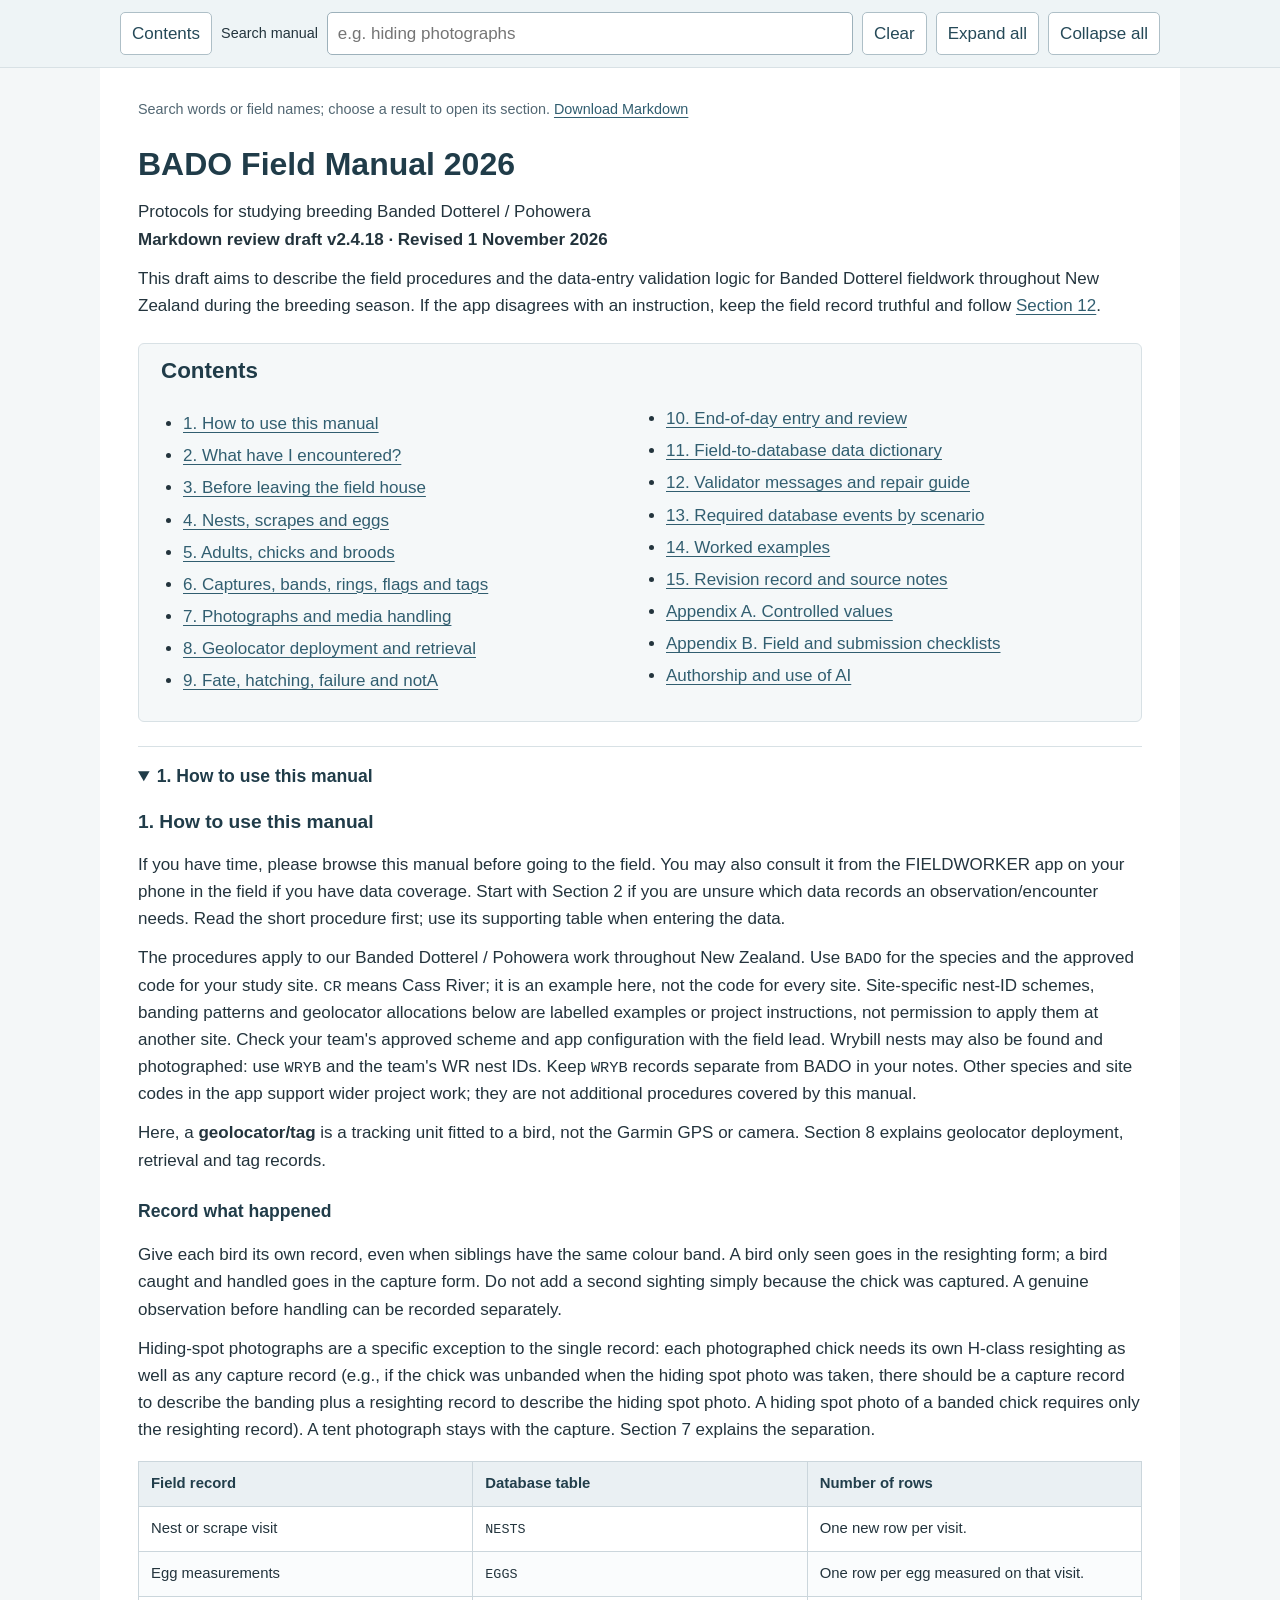
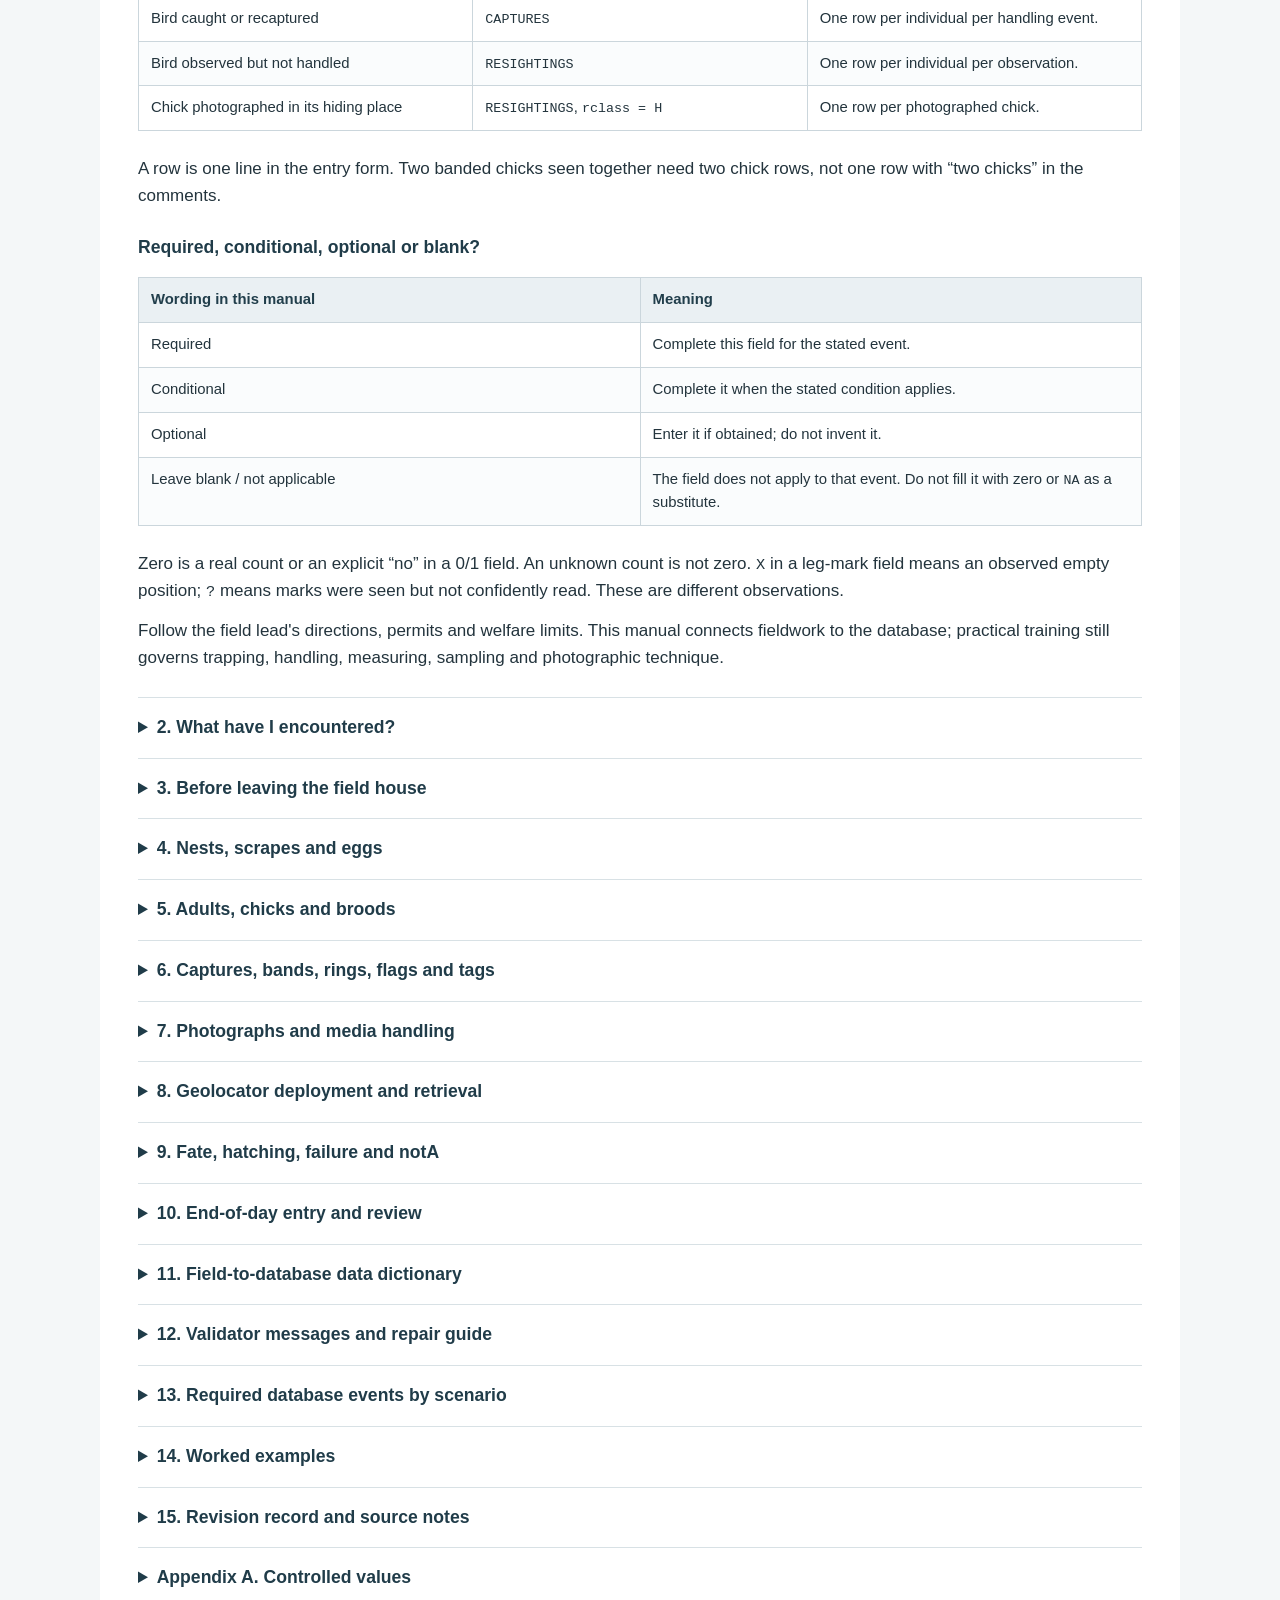
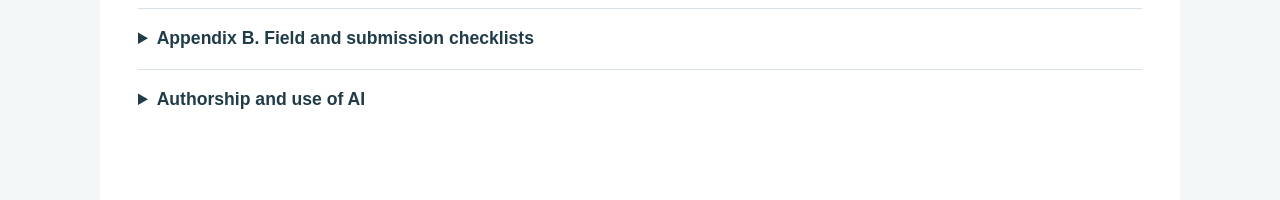
==== commit c41a886b: "Add PDF-consistent hatch timing to nest map popups" ====
--- a/main/www/field-manual/index.html
+++ b/main/www/field-manual/index.html
@@ -1,5 +1,5 @@
 <!doctype html>
-<html lang="en-NZ"><head><meta charset="utf-8"><meta name="viewport" content="width=device-width, initial-scale=1"><meta name="manual-source-md5" content="5a8ed7e81125b03125c2457b0e016e51"><title>BADO Field Manual 2026</title><style>/* Scoped by the reader iframe; does not change dashboard styling. */
+<html lang="en-NZ"><head><meta charset="utf-8"><meta name="viewport" content="width=device-width, initial-scale=1"><meta name="manual-source-md5" content="e18505d4649afd7445a0bc26e40c84ee"><title>BADO Field Manual 2026</title><style>/* Scoped by the reader iframe; does not change dashboard styling. */
 :root { color-scheme: light; --ink: #23343d; --accent: #315e70; --line: #d8e1e5; }
 * { box-sizing: border-box; }
 html { scroll-padding-top: 110px; }
@@ -73,7 +73,7 @@
   mark { background: none; }
 }</style></head><body><a class="skip-link" href="#manual-content">Skip to manual</a><header class="reader-tools" aria-label="Manual controls"><div class="reader-tools-inner"><a class="contents-button" href="#manual-contents">Contents</a><label for="manual-search">Search manual</label><input id="manual-search" type="search" placeholder="e.g. hiding photographs" aria-controls="manual-search-results" aria-describedby="manual-search-help" autocomplete="off"><button id="manual-clear" type="button">Clear</button><button id="manual-expand" type="button">Expand all</button><button id="manual-collapse" type="button">Collapse all</button></div></header><main><p id="manual-search-help" class="reader-hint">Search words or field names; choose a result to open its section. <a href="manual.md" download>Download Markdown</a></p><p id="manual-search-status" role="status" aria-live="polite"></p><section id="manual-search-results" aria-label="Search results" hidden></section><noscript><p>Search and expand/collapse controls need JavaScript. The manual remains readable: open each section using its heading.</p></noscript><article id="manual-content" tabindex="-1"><h1>BADO Field Manual 2026</h1>
 <p>Protocols for studying breeding Banded Dotterel / Pohowera<br />
-<strong>Markdown review draft v2.4.17 · Revised 1 November 2026</strong></p>
+<strong>Markdown review draft v2.4.18 · Revised 1 November 2026</strong></p>
 <p>This draft aims to describe the field procedures and the data-entry
 validation logic for Banded Dotterel fieldwork throughout New Zealand during the breeding season.
 If the app disagrees with an instruction, keep
@@ -2261,6 +2261,14 @@
 brood point, or the latest nest visit for an unhatched nest. Unknown timing is
 shown as Unknown. Last observer is shown only when supplied by the source;
 an old nest visitor is not presented as the observer of a later brood sighting.</p>
+<p><strong>Hatch timing (days)</strong> follows the PDF's <strong>Est. Hatch</strong> display. Positive values
+are days until estimated hatch. For an unhatched nest, negative values mean
+days overdue; for a brood, negative values mean days since hatch using the
+existing hatch-evidence or unknown-origin brood age/discovery proxy. Zero is
+the hatch-day estimate, not proof of hatching. All values use the app's reference
+date. Missing estimates, including estimates withheld pending flotation, show
+Unknown rather than a misleading number. The map reuses the PDF formatter;
+it does not introduce another hatch calculation or change task eligibility.</p>
 <p>Parent annotations describe nest association, not tag eligibility. For example,
 <code>MOCK-F (IN)</code> means association through confirming IN behaviour; <code>MOCK-M (2)</code>
 means two qualifying nonconfirming resightings and, without other proof, needs
@@ -4225,6 +4233,10 @@
 <tr>
 <td>v2.4.17, 1 November 2026</td>
 <td>Explained the simplified Nest Map popup, reference-date Last encounter display and cached per-parent association evidence. Display-only snapshot metadata does not change association, timing or task rules.</td>
+</tr>
+<tr>
+<td>v2.4.18, 1 November 2026</td>
+<td>Added Hatch timing (days) to the Nest Map popup using the existing PDF Est. Hatch formatter, including its flotation safeguards, published task values and brood-age convention. No SQL, schema or task-rule change.</td>
 </tr>
 </tbody>
 </table></div>
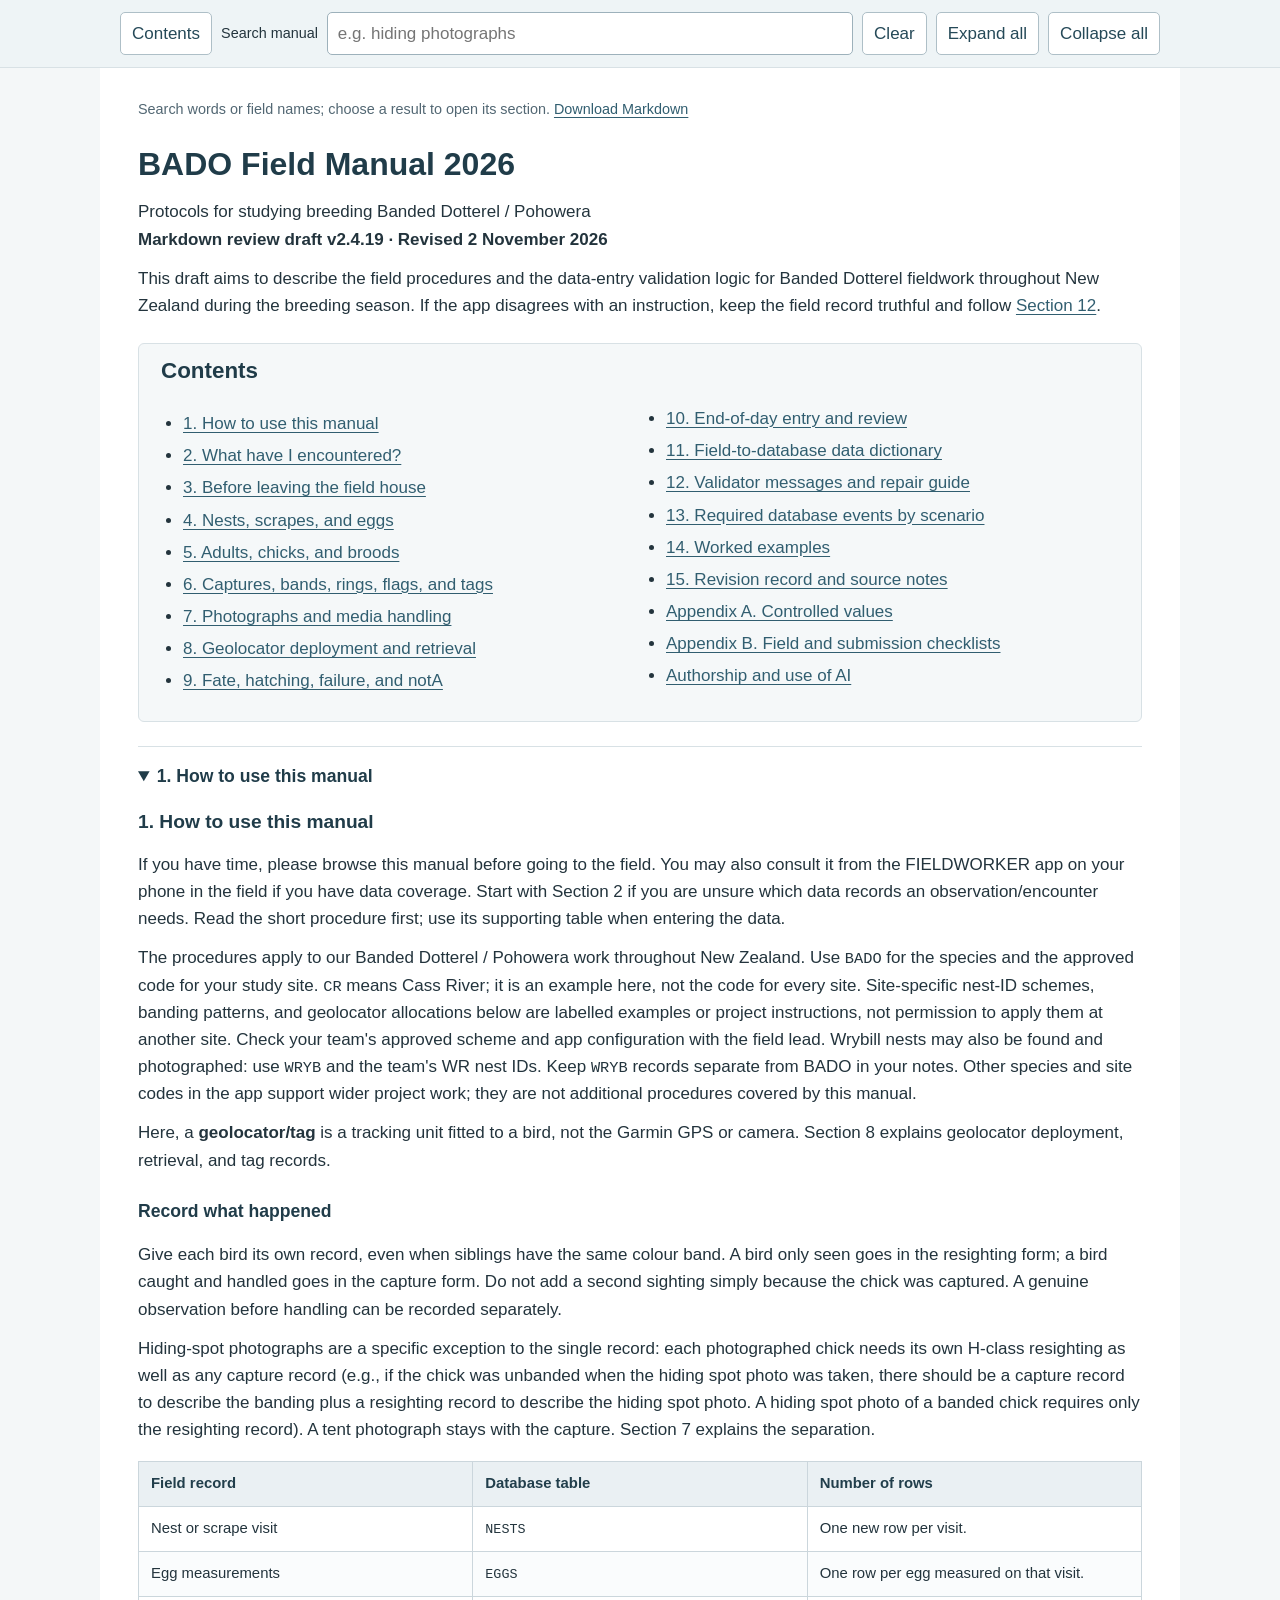
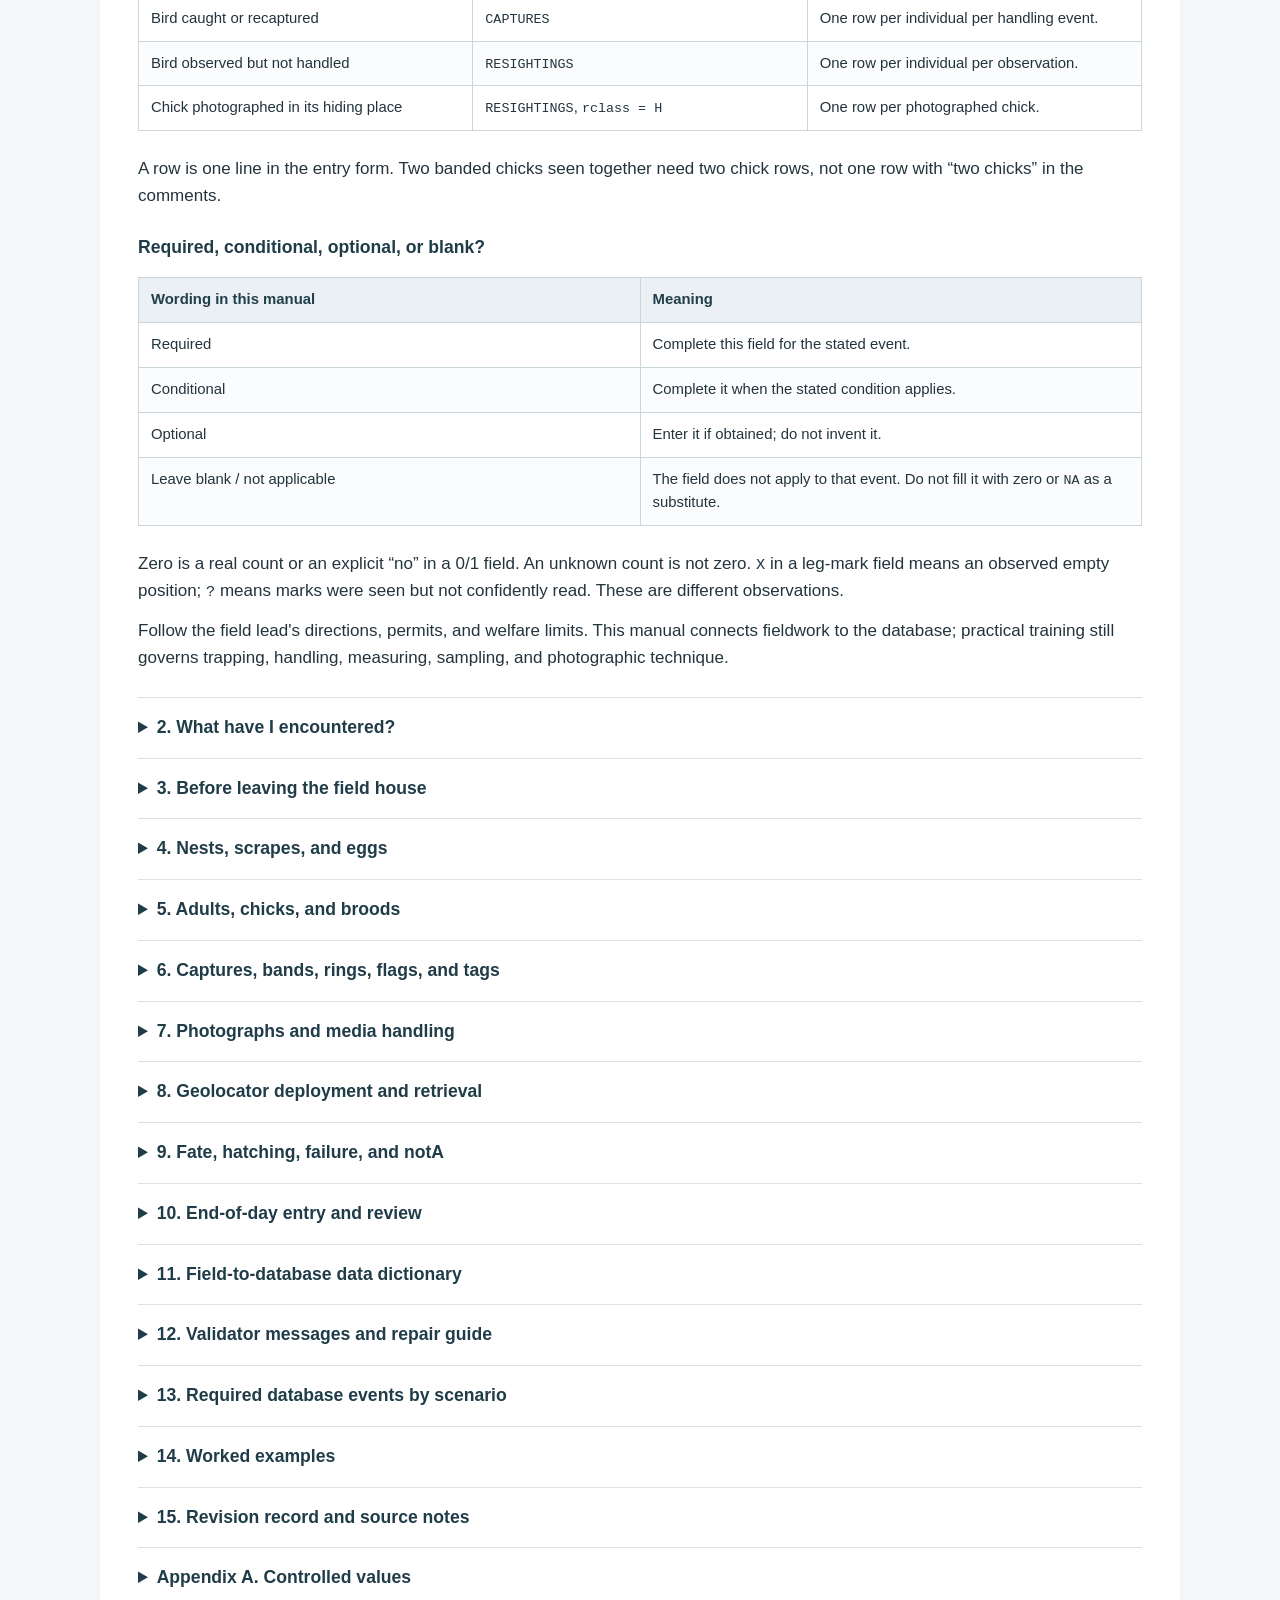
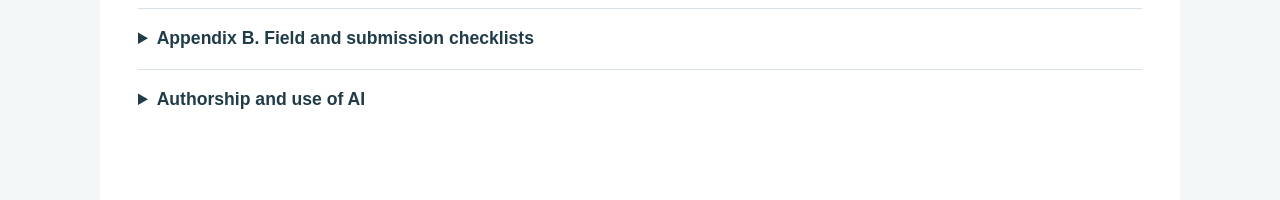
==== commit 74269770: "Apply Oxford comma throughout project documentation" ====
--- a/main/www/field-manual/index.html
+++ b/main/www/field-manual/index.html
@@ -1,5 +1,5 @@
 <!doctype html>
-<html lang="en-NZ"><head><meta charset="utf-8"><meta name="viewport" content="width=device-width, initial-scale=1"><meta name="manual-source-md5" content="e18505d4649afd7445a0bc26e40c84ee"><title>BADO Field Manual 2026</title><style>/* Scoped by the reader iframe; does not change dashboard styling. */
+<html lang="en-NZ"><head><meta charset="utf-8"><meta name="viewport" content="width=device-width, initial-scale=1"><meta name="manual-source-md5" content="47371c5f1292587214d6d00bdb7530d7"><title>BADO Field Manual 2026</title><style>/* Scoped by the reader iframe; does not change dashboard styling. */
 :root { color-scheme: light; --ink: #23343d; --accent: #315e70; --line: #d8e1e5; }
 * { box-sizing: border-box; }
 html { scroll-padding-top: 110px; }
@@ -73,7 +73,7 @@
   mark { background: none; }
 }</style></head><body><a class="skip-link" href="#manual-content">Skip to manual</a><header class="reader-tools" aria-label="Manual controls"><div class="reader-tools-inner"><a class="contents-button" href="#manual-contents">Contents</a><label for="manual-search">Search manual</label><input id="manual-search" type="search" placeholder="e.g. hiding photographs" aria-controls="manual-search-results" aria-describedby="manual-search-help" autocomplete="off"><button id="manual-clear" type="button">Clear</button><button id="manual-expand" type="button">Expand all</button><button id="manual-collapse" type="button">Collapse all</button></div></header><main><p id="manual-search-help" class="reader-hint">Search words or field names; choose a result to open its section. <a href="manual.md" download>Download Markdown</a></p><p id="manual-search-status" role="status" aria-live="polite"></p><section id="manual-search-results" aria-label="Search results" hidden></section><noscript><p>Search and expand/collapse controls need JavaScript. The manual remains readable: open each section using its heading.</p></noscript><article id="manual-content" tabindex="-1"><h1>BADO Field Manual 2026</h1>
 <p>Protocols for studying breeding Banded Dotterel / Pohowera<br />
-<strong>Markdown review draft v2.4.18 · Revised 1 November 2026</strong></p>
+<strong>Markdown review draft v2.4.19 · Revised 2 November 2026</strong></p>
 <p>This draft aims to describe the field procedures and the data-entry
 validation logic for Banded Dotterel fieldwork throughout New Zealand during the breeding season.
 If the app disagrees with an instruction, keep
@@ -83,12 +83,12 @@
 <li><a href="#section-1">1. How to use this manual</a></li>
 <li><a href="#section-2">2. What have I encountered?</a></li>
 <li><a href="#section-3">3. Before leaving the field house</a></li>
-<li><a href="#section-4">4. Nests, scrapes and eggs</a></li>
-<li><a href="#section-5">5. Adults, chicks and broods</a></li>
-<li><a href="#section-6">6. Captures, bands, rings, flags and tags</a></li>
+<li><a href="#section-4">4. Nests, scrapes, and eggs</a></li>
+<li><a href="#section-5">5. Adults, chicks, and broods</a></li>
+<li><a href="#section-6">6. Captures, bands, rings, flags, and tags</a></li>
 <li><a href="#section-7">7. Photographs and media handling</a></li>
 <li><a href="#section-8">8. Geolocator deployment and retrieval</a></li>
-<li><a href="#section-9">9. Fate, hatching, failure and notA</a></li>
+<li><a href="#section-9">9. Fate, hatching, failure, and notA</a></li>
 <li><a href="#section-10">10. End-of-day entry and review</a></li>
 <li><a href="#section-11">11. Field-to-database data dictionary</a></li>
 <li><a href="#section-12">12. Validator messages and repair guide</a></li>
@@ -109,7 +109,7 @@
 <p>The procedures apply to our Banded Dotterel / Pohowera work throughout New Zealand.
 Use <code>BADO</code> for the species and the approved code for your study site. <code>CR</code> means
 Cass River; it is an example here, not the code for every site. Site-specific
-nest-ID schemes, banding patterns and geolocator allocations below are labelled
+nest-ID schemes, banding patterns, and geolocator allocations below are labelled
 examples or project instructions, not permission to apply them at another site.
 Check your team's approved scheme and app configuration with the field lead.
 Wrybill nests may also be found and
@@ -117,7 +117,7 @@
 from BADO in your notes. Other species and site codes in the app support wider project work;
 they are not additional procedures covered by this manual.</p>
 <p>Here, a <strong>geolocator/tag</strong> is a tracking unit fitted to a bird, not the Garmin
-GPS or camera. Section 8 explains geolocator deployment, retrieval and tag records.</p>
+GPS or camera. Section 8 explains geolocator deployment, retrieval, and tag records.</p>
 <h3>Record what happened</h3>
 <p>Give each bird its own record, even when siblings have the same colour band.
 A bird only seen goes in the resighting form; a bird caught and handled goes
@@ -165,7 +165,7 @@
 </table></div>
 <p>A row is one line in the entry form. Two banded chicks seen together need two
 chick rows, not one row with “two chicks” in the comments.</p>
-<h3>Required, conditional, optional or blank?</h3>
+<h3>Required, conditional, optional, or blank?</h3>
 <div class="table-scroll" tabindex="0" role="region" aria-label="Supporting table; scroll sideways if needed"><table>
 <thead>
 <tr>
@@ -195,16 +195,16 @@
 <p>Zero is a real count or an explicit “no” in a 0/1 field. An unknown count is
 not zero. <code>X</code> in a leg-mark field means an observed empty position; <code>?</code> means
 marks were seen but not confidently read. These are different observations.</p>
-<p>Follow the field lead's directions, permits and welfare limits. This manual
+<p>Follow the field lead's directions, permits, and welfare limits. This manual
 connects fieldwork to the database; practical training still governs trapping,
-handling, measuring, sampling and photographic technique.</p>
+handling, measuring, sampling, and photographic technique.</p>
 </details>
 <a id="section-2"></a>
 <details>
 <summary><strong>2. What have I encountered?</strong></summary>
 <h2>2. What have I encountered?</h2>
 <p>An encounter may need several records. Work through every applicable branch:
-finding a nest, floating eggs and catching a parent are separate things to
+finding a nest, floating eggs, and catching a parent are separate things to
 record, even when they happen on one visit.</p>
 <h3>Master decision tree</h3>
 <pre><code class="language-text">What happened during the encounter? Follow every applicable branch.
@@ -231,7 +231,7 @@
 <li><strong>Were photographs or videos taken?</strong> Yes: use the appropriate event's photo
 fields; hiding photographs always need separate H rows. No: leave unrelated
 media fields blank. Go to 6.</li>
-<li><strong>Was there a geolocator/tag action, hatch, failure or closure?</strong> Yes: also follow
+<li><strong>Was there a geolocator/tag action, hatch, failure, or closure?</strong> Yes: also follow
 Section 8 or 9. No: check the records identified above before leaving.</li>
 </ol>
 <h3>Which nest or brood ID?</h3>
@@ -291,7 +291,7 @@
 <summary><strong>3. Before leaving the field house</strong></summary>
 <h2>3. Before leaving the field house</h2>
 <p>Check the current To-Do PDF and agree the day's work with the field lead. Take
-the Parent–Nest summary, allocated band combinations and the equipment needed
+the Parent–Nest summary, allocated band combinations, and the equipment needed
 for the visits you have been assigned. Read any capture timing notes before
 planning to trap a parent.</p>
 <h3>Equipment and time settings</h3>
@@ -396,7 +396,7 @@
 <li><strong>Is this the first nest/scrape visit?</strong> Yes: enter its discovery gps_id/point.
 No, a later visit to that stationary nest: leave both nest GPS fields blank.
 For a bird encounter, go to 2.</li>
-<li><strong>Is it a brood, H photograph, blank-ID family event, age-C status R or C capture or
+<li><strong>Is it a brood, H photograph, blank-ID family event, age-C status R or C capture, or
 adult capture with chicks?</strong> Yes: use the encounter's gps_id/point as
 specified above. No: go to 3.</li>
 <li><strong>Does the permitted event use a positive nest's location?</strong> Yes: follow
@@ -408,14 +408,14 @@
 </details>
 <a id="section-4"></a>
 <details>
-<summary><strong>4. Nests, scrapes and eggs</strong></summary>
-<h2>4. Nests, scrapes and eggs</h2>
+<summary><strong>4. Nests, scrapes, and eggs</strong></summary>
+<h2>4. Nests, scrapes, and eggs</h2>
 <h3>A new nest or scrape</h3>
 <p>Keep the first visit short. Confirm the species, collect a waypoint with your
-Garmin GPS and assign the next unused nest ID under the team's naming system (see below).
-Write down the eggs, chicks and attending bird actually seen. Photograph and
+Garmin GPS, and assign the next unused nest ID under the team's naming system (see below).
+Write down the eggs, chicks, and attending bird actually seen. Photograph and
 process the nest only as directed by the visit plan and welfare conditions.</p>
-<p>For example, Cass River BADO IDs use an A, B or C plot prefix and the assigned two-digit
+<p>For example, Cass River BADO IDs use an A, B, or C plot prefix and the assigned two-digit
 observer/GPS code plus two-digit running tally, for example <code>B0203</code>. Do not
 restart your tally in another plot: B0203 and A0203 must not be assigned as
 different discoveries using the same code/tally. Check the current register.
@@ -457,7 +457,7 @@
 <tbody>
 <tr>
 <td>F discovery</td>
-<td>New positive <code>nest_id</code>, actual discovery date/time, observer/species/site and both nest GPS fields. If no eggs remain, <code>clutch_size = 0</code>; do not invent eggs or egg measurements. Record the chicks actually seen.</td>
+<td>New positive <code>nest_id</code>, actual discovery date/time, observer/species/site, and both nest GPS fields. If no eggs remain, <code>clutch_size = 0</code>; do not invent eggs or egg measurements. Record the chicks actually seen.</td>
 </tr>
 <tr>
 <td>Immediate H</td>
@@ -478,7 +478,7 @@
 <p>If saving remains blocked, check the other fields and use the documented
 validation override in Section 12, retaining the explanation. This is an
 exceptional, commented observation—not a reason to weaken the inspector,
-invent eggs or add a programmed exception.</p>
+invent eggs, or add a programmed exception.</p>
 <p>Chicks first encountered <strong>outside</strong> an obvious nest, with no previously known
 nest origin, form an unknown-origin brood: use a negative ID and no NESTS
 events. Do not make F/H rows merely because chicks look newly hatched. A brood
@@ -496,7 +496,7 @@
 <tr>
 <td><code>species</code>, <code>site</code>, <code>observer</code>, <code>date</code>, <code>time_visit</code></td>
 <td>Required</td>
-<td>Species/site, registered observer code and actual local date/time.</td>
+<td>Species/site, registered observer code, and actual local date/time.</td>
 </tr>
 <tr>
 <td><code>nest_id</code>, <code>nest_state</code></td>
@@ -516,7 +516,7 @@
 <tr>
 <td><code>bird_inc</code></td>
 <td>When attending bird assessed</td>
-<td>Sex(es), unknown sex or no bird seen; Appendix A. This does not record the individual's identity.</td>
+<td>Sex(es), unknown sex, or no bird seen; Appendix A. This does not record the individual's identity.</td>
 </tr>
 <tr>
 <td><code>hatch_state</code></td>
@@ -562,7 +562,7 @@
 <tr>
 <td><code>species</code>, <code>observer</code>, <code>date</code>, <code>time_visit</code>, <code>nest_id</code>, <code>egg_id</code></td>
 <td>Required</td>
-<td>Measurer, actual local measurement date/time, positive nest ID and egg number 1–4. No <code>site</code> field exists in <code>EGGS</code>.</td>
+<td>Measurer, actual local measurement date/time, positive nest ID, and egg number 1–4. No <code>site</code> field exists in <code>EGGS</code>.</td>
 </tr>
 <tr>
 <td><code>float_angle</code></td>
@@ -572,12 +572,12 @@
 <tr>
 <td><code>float_location</code></td>
 <td>Record when floated</td>
-<td><code>bottom</code>, <code>suspended</code> or <code>surface</code>.</td>
+<td><code>bottom</code>, <code>suspended</code>, or <code>surface</code>.</td>
 </tr>
 <tr>
 <td><code>float_surface</code></td>
 <td>Conditional</td>
-<td><code>bottom</code>/<code>suspended</code>: blank. <code>surface</code>: whole mm <code>0</code>, <code>1</code>, <code>2</code> or <code>3</code>. Zero means at the surface with no measured projection, not submerged.</td>
+<td><code>bottom</code>/<code>suspended</code>: blank. <code>surface</code>: whole mm <code>0</code>, <code>1</code>, <code>2</code>, or <code>3</code>. Zero means at the surface with no measured projection, not submerged.</td>
 </tr>
 <tr>
 <td><code>comments</code></td>
@@ -585,7 +585,7 @@
 <td>Reason for omission or uncertainty.</td>
 </tr>
 <tr>
-<td>Camera, image and drive fields</td>
+<td>Camera, image, and drive fields</td>
 <td>Not applicable</td>
 <td>No such fields in current <code>EGGS</code>; put clutch media in <code>NESTS</code>.</td>
 </tr>
@@ -606,7 +606,7 @@
 </tr>
 <tr>
 <td>Matching nest visit</td>
-<td>Same positive ID, date and observer, with the nest visit no more than 60 minutes before or after the egg time.</td>
+<td>Same positive ID, date, and observer, with the nest visit no more than 60 minutes before or after the egg time.</td>
 </tr>
 <tr>
 <td>Egg numbers</td>
@@ -626,11 +626,11 @@
 </details>
 <a id="section-5"></a>
 <details>
-<summary><strong>5. Adults, chicks and broods</strong></summary>
-<h2>5. Adults, chicks and broods</h2>
+<summary><strong>5. Adults, chicks, and broods</strong></summary>
+<h2>5. Adults, chicks, and broods</h2>
 <h3>When you find a family</h3>
 <p>Record the adult(s) and each chick you actually encounter. Read the marks you
-can see, note what the adults are doing and collect a waypoint with your
+can see, note what the adults are doing, and collect a waypoint with your
 Garmin GPS. Keep the family together in your notebook so the entries can be
 linked later.</p>
 <p>Record both social parents when both are observed and identifiable. If only
@@ -662,7 +662,7 @@
 all use <code>gps_id = 4</code> and <code>gps_point = 214</code>. A point number alone, a point from
 another GPS, or yesterday's date cannot identify that shared encounter.</p>
 <p>All records from this family encounter must agree on the nest or brood ID
-where one is entered. Different nonblank IDs at the same date, site and
+where one is entered. Different nonblank IDs at the same date, site, and
 gps_id/point trigger a data-entry error, even when the chick's ID is also
 entered. Check the notebook and family identity; do not invent a second
 waypoint to make the entry pass. This does not prevent a chick's association
@@ -694,7 +694,7 @@
 </tr>
 </tbody>
 </table></div>
-<p><code>BC</code>, <code>FC</code> and <code>AC</code> describe a parent with chicks. <code>BW</code> alone does not say that
+<p><code>BC</code>, <code>FC</code>, and <code>AC</code> describe a parent with chicks. <code>BW</code> alone does not say that
 individual chicks were seen: a bird can display near eggs or chicks. Keep
 general alert <code>AT</code> distinct from alert with chicks <code>AC</code>.</p>
 <h3>When does an observation confirm the parent–nest link?</h3>
@@ -742,7 +742,7 @@
 <td>The event does not supply parent–nest evidence unless a known metal ring reliably identifies the bird from capture history. Keep the observed question marks.</td>
 </tr>
 <tr>
-<td>Parent with chicks: <code>BC</code>, <code>FC</code> or <code>AC</code></td>
+<td>Parent with chicks: <code>BC</code>, <code>FC</code>, or <code>AC</code></td>
 <td>Also follow the accompanying-chick rules below. <code>SC</code> and the other confirming behaviours do not trigger that requirement on their own.</td>
 </tr>
 </tbody>
@@ -766,11 +766,11 @@
 <tbody>
 <tr>
 <td>A qualifying direct capture</td>
-<td>A nest-linked adult caught by TN, TB or HA, or with chicks recorded in <code>caught_with</code>, supplies direct association evidence. An eligible adult capture linked to a banded chick through the exact family encounter can also establish the link. Record the actual method/context; never choose a capture code to strengthen the result.</td>
+<td>A nest-linked adult caught by TN, TB, or HA, or with chicks recorded in <code>caught_with</code>, supplies direct association evidence. An eligible adult capture linked to a banded chick through the exact family encounter can also establish the link. Record the actual method/context; never choose a capture code to strengthen the result.</td>
 </tr>
 <tr>
 <td>One confirming resighting</td>
-<td>One of IN, NM, SC, BW, BC, FC or AC above. This takes precedence over an alternative identity supported only by repeated other behaviour.</td>
+<td>One of IN, NM, SC, BW, BC, FC, or AC above. This takes precedence over an alternative identity supported only by repeated other behaviour.</td>
 </tr>
 <tr>
 <td>Three other matching resightings</td>
@@ -801,7 +801,7 @@
 to it. Apply the same rule independently to females.</p>
 <p><strong>Approved decision — Luke Eberhart-Hertel, 1 November 2026:</strong> an unambiguous confirming
 X-X resighting and a unique eligible <code>capture_status = F</code> (first banding)
-capture of the same sex, at the same nest and on the same date are assumed to
+capture of the same sex, at the same nest, and on the same date are assumed to
 be the targeted same individual. That same-day confirmation transfers to the
 newly marked identity, including an MM capture, without requiring later sightings.
 Keep the actual observation date. RESIGHTINGS has no observation-time field;
@@ -818,7 +818,7 @@
 <p>There is no unique link with multiple competing captured identities,
 ambiguous or otherwise ineligible evidence, another sex or nest, recapture
 only, or evidence beyond the reference date. First-marking uniqueness counts
-all eligible F identity keys for that sex, nest and date before later-proof
+all eligible F identity keys for that sex, nest, and date before later-proof
 or ambiguity filters. A competing candidate cannot be filtered out to create
 a unique link just because it lacks later proof or fails a later ambiguity
 check. Duplicate rows of one identity do not create another identity.
@@ -826,7 +826,7 @@
 Do not split or duplicate records to reach three. Preserve original X-X/MM
 displacement history and refer contradictory strong evidence for review;
 do not erase observations or silently choose between competing birds.
-The evidence hierarchy, seven-day/36-hour capture gates and tag rules remain
+The evidence hierarchy, seven-day/36-hour capture gates, and tag rules remain
 unchanged, as do unrelated same-day safeguards for juvenile origins and brood
 closure. This approved method supersedes the earlier blanket same-day no-link
 wording. Verification scope is recorded separately in the dated source notes.</p>
@@ -846,12 +846,12 @@
 <p>Later capture/banding or convincing evidence of a different parent can change
 the selected identity. Older observations must not be copied forward as new
 sightings. Check the refreshed Parent–Nest summary and refer conflicting marks,
-sexes or dates rather than editing observations to make them agree.</p>
+sexes, or dates rather than editing observations to make them agree.</p>
 <p>The field requirement is a genuine shared family encounter: the same date,
-site and gps_id/point. The reviewed local matching rules enforce that shared
+site, and gps_id/point. The reviewed local matching rules enforce that shared
 encounter and reject conflicting family IDs. Check the actual field records
 if the Parent–Nest summary looks wrong; an automatic result is not permission
-to ignore a mistaken date, waypoint or identity.</p>
+to ignore a mistaken date, waypoint, or identity.</p>
 <p><strong>A resolved parent is not a dead brood.</strong> A row can disappear from <strong>Parents
 to resight for nest association</strong> because the link is now established, while
 the brood remains on banding or flagging lists. The separate presumed-dead
@@ -872,7 +872,7 @@
 </tr>
 <tr>
 <td>Chicks captured, parent(s) only seen</td>
-<td>Save the genuine age-C CAPTURES rows first. Then submit the parent RESIGHTINGS rows, matching date, site and complete gps_id/point. The saved captures satisfy the parent's accompanying-chick check.</td>
+<td>Save the genuine age-C CAPTURES rows first. Then submit the parent RESIGHTINGS rows, matching date, site, and complete gps_id/point. The saved captures satisfy the parent's accompanying-chick check.</td>
 </tr>
 <tr>
 <td>Chick only resighted; parent handled but not observed tending chicks</td>
@@ -904,7 +904,7 @@
 <tbody>
 <tr>
 <td>Parent</td>
-<td><code>age = A</code>; actual behaviour includes <code>BC</code>, <code>FC</code> or <code>AC</code>.</td>
+<td><code>age = A</code>; actual behaviour includes <code>BC</code>, <code>FC</code>, or <code>AC</code>.</td>
 </tr>
 <tr>
 <td>Uncertain parent marks</td>
@@ -916,11 +916,11 @@
 </tr>
 <tr>
 <td>Matching encounter</td>
-<td>Same date and either the same valid ID or the same complete gps_id/point. For field recording, retain the shared family date, site and gps_id/point even when the ID is known.</td>
+<td>Same date and either the same valid ID or the same complete gps_id/point. For field recording, retain the shared family date, site, and gps_id/point even when the ID is known.</td>
 </tr>
 <tr>
 <td>Parent side</td>
-<td>Linked chick row in the submission, or an already-saved age-C capture with the exact same date, site and complete gps_id/point. An unsaved capture in another form cannot be checked.</td>
+<td>Linked chick row in the submission, or an already-saved age-C capture with the exact same date, site, and complete gps_id/point. An unsaved capture in another form cannot be checked.</td>
 </tr>
 <tr>
 <td>Chick resighting side</td>
@@ -949,8 +949,8 @@
 </thead>
 <tbody>
 <tr>
-<td>Ordinary chick, class <code>R</code>, <code>P</code>, <code>V</code> or <code>C</code></td>
-<td>Both GPS fields and at least one same-submission age-A <code>BC</code>, <code>FC</code> or <code>AC</code> parent at that exact date and gps_id/point. Each qualifying parent needs a valid current or resolvable prior association; the family must give one unambiguous nest/brood result. Class P or V resightings retain their camera/range requirements; <code>ring</code> remains optional.</td>
+<td>Ordinary chick, class <code>R</code>, <code>P</code>, <code>V</code>, or <code>C</code></td>
+<td>Both GPS fields and at least one same-submission age-A <code>BC</code>, <code>FC</code>, or <code>AC</code> parent at that exact date and gps_id/point. Each qualifying parent needs a valid current or resolvable prior association; the family must give one unambiguous nest/brood result. Class P or V resightings retain their camera/range requirements; <code>ring</code> remains optional.</td>
 </tr>
 <tr>
 <td>One or both parents recorded</td>
@@ -958,11 +958,11 @@
 </tr>
 <tr>
 <td>Negative-brood family, with blank IDs on parent and chick rows</td>
-<td>The confirmed parent records in the database must already identify both social parents unambiguously for one negative brood, with neither unresolved. Each parent actually seen must match its selected identity and have <code>BC</code>, <code>FC</code> or <code>AC</code>; all rows share date, site and complete gps_id/point. One observed parent is sufficient; do not add its absent mate.</td>
+<td>The confirmed parent records in the database must already identify both social parents unambiguously for one negative brood, with neither unresolved. Each parent actually seen must match its selected identity and have <code>BC</code>, <code>FC</code>, or <code>AC</code>; all rows share date, site, and complete gps_id/point. One observed parent is sufficient; do not add its absent mate.</td>
 </tr>
 <tr>
 <td>Hiding-photo chick</td>
-<td>No omission permitted for new H rows. Enter the explicit positive/negative ID as well as ring, both GPS fields and complete photo fields; Section 7.</td>
+<td>No omission permitted for new H rows. Enter the explicit positive/negative ID as well as ring, both GPS fields, and complete photo fields; Section 7.</td>
 </tr>
 <tr>
 <td>First chick capture</td>
@@ -971,7 +971,7 @@
 </tbody>
 </table></div>
 <p>The software's saved-family lookup is not a location-only guess. Missing,
-pending or ambiguous parent identities cannot supply an omitted ID. Enter the
+pending, or ambiguous parent identities cannot supply an omitted ID. Enter the
 known ID explicitly or refer the unresolved association rather than bypassing
 the ambiguity. Inferred links do not fill the original blank field afterwards.
 A positive-nest parent still carries its required ID; the exception allowing
@@ -979,7 +979,7 @@
 <h3>An unbanded parent, or no parent seen</h3>
 <p>If an unbanded parent is tending chicks, record it as X-X: at minimum
 <code>LL = X</code>, <code>LR = X</code>. Add its actual behaviour, age, sex, observer, date, site,
-required ID and shared gps_id/point. X-X records an unbanded bird at this encounter;
+required ID, and shared gps_id/point. X-X records an unbanded bird at this encounter;
 it does not identify that individual across days and cannot by itself supply
 the parent-identity exception above.</p>
 <p>If no parent was seen, record each chick and the encounter waypoint. Add a
@@ -988,13 +988,13 @@
 the documented override only if the truthful entry remains blocked after
 checking the other fields. An unknown ID needs its own explanation; an absent
 parent cannot supply a missing family link.</p>
-<p>Before saving, compare the bird count, shared waypoint and IDs with your
+<p>Before saving, compare the bird count, shared waypoint, and IDs with your
 notebook. If the family link is uncertain, put it in the handover.</p>
 </details>
 <a id="section-6"></a>
 <details>
-<summary><strong>6. Captures, bands, rings, flags and tags</strong></summary>
-<h2>6. Captures, bands, rings, flags and tags</h2>
+<summary><strong>6. Captures, bands, rings, flags, and tags</strong></summary>
+<h2>6. Captures, bands, rings, flags, and tags</h2>
 <h3>Record the bird before and after handling</h3>
 <p>Give each captured bird a new capture record. Read its metal ring and all leg
 marks before making changes. Record the marks at capture separately from
@@ -1054,7 +1054,7 @@
 <tr>
 <td><code>date</code>, <code>caught</code>, <code>species</code>, <code>site</code>, <code>observer</code>, <code>capture_status</code>, <code>capture_method</code>, <code>field_sex</code>, <code>age</code>, <code>ring</code></td>
 <td>Required</td>
-<td>Actual capture identity, local date/time and CP metal-ring code.</td>
+<td>Actual capture identity, local date/time, and CP metal-ring code.</td>
 </tr>
 <tr>
 <td><code>released</code></td>
@@ -1108,7 +1108,7 @@
 </tr>
 </tbody>
 </table></div>
-<h3>Measurements, samples and photographs by age</h3>
+<h3>Measurements, samples, and photographs by age</h3>
 <p>Use mm for lengths and g for mass. Follow the team's measurement technique;
 do not substitute a different tarsus or wing method because the units agree.</p>
 <div class="table-scroll" tabindex="0" role="region" aria-label="Supporting table; scroll sideways if needed"><table>
@@ -1116,7 +1116,7 @@
 <tr>
 <th>Bird</th>
 <th>Required measurements/entries in the reviewed inspector</th>
-<th>Conditional, optional or blank</th>
+<th>Conditional, optional, or blank</th>
 </tr>
 </thead>
 <tbody>
@@ -1128,12 +1128,12 @@
 <tr>
 <td>Chick, status F or R</td>
 <td><code>tarsus</code>, <code>culmen</code>, <code>weight</code>; sex <code>U</code>. Initial F also needs <code>chick_tent_photo</code> and <code>chick_hide_photo</code> 0/1; use <code>chick_hide_photo = 0</code> for this separate-H workflow.</td>
-<td>No <code>total_head</code>, <code>head_white</code>, <code>head_black</code>, <code>rufous_band</code>, <code>wing</code>, <code>brood_patch</code>, moult, fat or feather-wear entries. <code>breast_samp</code>/<code>primary_samp</code> blank or 0; mugshot/wing flags blank. R chick-photo flags may be blank or 0/1.</td>
+<td>No <code>total_head</code>, <code>head_white</code>, <code>head_black</code>, <code>rufous_band</code>, <code>wing</code>, <code>brood_patch</code>, moult, fat, or feather-wear entries. <code>breast_samp</code>/<code>primary_samp</code> blank or 0; mugshot/wing flags blank. R chick-photo flags may be blank or 0/1.</td>
 </tr>
 <tr>
 <td>Older chick, changed combination C</td>
 <td><code>tarsus</code>, <code>culmen</code>, <code>weight</code>; sex <code>U</code>; complete before/after marks and both GPS fields.</td>
-<td>Additional older-chick measurements, samples and supported photo flags may be entered when obtained; they are not all made mandatory merely by status C.</td>
+<td>Additional older-chick measurements, samples, and supported photo flags may be entered when obtained; they are not all made mandatory merely by status C.</td>
 </tr>
 <tr>
 <td>Chick recovered dead, status D</td>
@@ -1143,7 +1143,7 @@
 <tr>
 <td>Juvenile, <code>age = J</code></td>
 <td><code>tarsus</code>, <code>culmen</code>, <code>weight</code>; sex <code>U</code>.</td>
-<td><code>total_head</code>, head-band/rufous widths and <code>brood_patch</code> blank. Wing may be recorded. <code>breast_samp</code>/<code>primary_samp</code> blank or 0; chick-photo flags blank/0.</td>
+<td><code>total_head</code>, head-band/rufous widths, and <code>brood_patch</code> blank. Wing may be recorded. <code>breast_samp</code>/<code>primary_samp</code> blank or 0; chick-photo flags blank/0.</td>
 </tr>
 <tr>
 <td>Chick or juvenile</td>
@@ -1253,13 +1253,13 @@
 Meeting those cutoffs does not replace the bander's welfare judgement.</p>
 <p>Giving a previously banded chick an engraved flag changes its combination:
 use capture status C, preserve the incoming marks and record the actual release
-marks. The juvenile marking scheme uses an engraved UL flag, UR metal and
+marks. The juvenile marking scheme uses an engraved UL flag, UR metal, and
 empty lower positions; do not change age solely to make a layout pass.</p>
 <h3>Why flagging work appears or disappears</h3>
 <p>The updated snapshot uses the latest qualifying chick encounter on or before
 the PDF's reference date, not simply the largest earlier brood count. The
 task decision and the PDF's <strong>N chicks / N seen</strong> use the same SQL result.
-Direct nest IDs, unambiguous prior ring history and eligible GPS-linked family
+Direct nest IDs, unambiguous prior ring history, and eligible GPS-linked family
 records can supply the brood link. A later capture with a blank nest ID can
 therefore contribute its flag through the same ring's earlier capture.</p>
 <p>Distinct known chicks count once; repeated rows for one ring do not add
@@ -1270,7 +1270,7 @@
 Two latest chicks with only one flagged, or one latest unflagged chick, still
 leave work to do. This operational reduction does not declare missing siblings
 dead or resolve their individual fate.</p>
-<p>Unringed, ambiguous or otherwise unresolved evidence must not falsely close
+<p>Unringed, ambiguous, or otherwise unresolved evidence must not falsely close
 the task. Confirmed-dead chicks are not live targets; their surviving siblings
 remain separate work. If there is no usable latest encounter, the snapshot
 falls back to its capture-history/operational brood count and retains its
@@ -1287,7 +1287,7 @@
 <summary><strong>7. Photographs and media handling</strong></summary>
 <h2>7. Photographs and media handling</h2>
 <h3>Write the image range down at the encounter</h3>
-<p>For each sequence, record the subject, camera ID and first/last filenames.
+<p>For each sequence, record the subject, camera ID, and first/last filenames.
 For chick photographs, write the individual ring as well. Check the notes
 while you can still match the images to the birds and location.</p>
 <p>A tent photograph records handling; a hiding photograph records the chick in
@@ -1330,19 +1330,19 @@
 </tr>
 <tr>
 <td>Chick hiding place</td>
-<td><code>RESIGHTINGS</code>: <code>rclass = H</code>, explicit positive/negative <code>nest_id</code>, individual ring, direct GPS and camera/range.</td>
+<td><code>RESIGHTINGS</code>: <code>rclass = H</code>, explicit positive/negative <code>nest_id</code>, individual ring, direct GPS, and camera/range.</td>
 <td>All CAPTURES photo ranges.</td>
 </tr>
 <tr>
 <td>Other photography / video</td>
-<td><code>RESIGHTINGS</code>: <code>rclass = P</code> / <code>V</code>, camera/range and normal event details.</td>
+<td><code>RESIGHTINGS</code>: <code>rclass = P</code> / <code>V</code>, camera/range, and normal event details.</td>
 <td>A regular R row without media.</td>
 </tr>
 </tbody>
 </table></div>
 <h3>A chick photographed hiding</h3>
 <p>Keep enough information to match every photographed chick to its ring, hiding
-place and images. Give each chick a line in your notebook. “Two chicks
+place, and images. Give each chick a line in your notebook. “Two chicks
 photographed” does not identify which two individuals were completed.</p>
 <p>If the chick is unbanded when the hiding photograph is taken, it also needs
 to be captured and banded under the normal chick protocol. Enter the banding
@@ -1356,7 +1356,7 @@
 the separate H resighting. A tent photograph, if taken, stays on the capture.</p>
 <p>Collect the family waypoint with your Garmin GPS, even if the positive nest
 is known. Record the parent(s) and other family members actually resighted
-on that occasion, all with the same date, site and complete gps_id/point. One
+on that occasion, all with the same date, site, and complete gps_id/point. One
 observed parent is sufficient; an absent mate does not need a row. An unbanded
 parent is entered as X-X, not omitted.</p>
 <h3>Supporting table — one H row per photographed chick</h3>
@@ -1412,7 +1412,7 @@
 <tr>
 <td>Parent resighting</td>
 <td>Required except genuine no-parent encounter</td>
-<td>Observed age-A parent with <code>BC</code>, <code>FC</code> or <code>AC</code> in the same submission; Section 5.</td>
+<td>Observed age-A parent with <code>BC</code>, <code>FC</code>, or <code>AC</code> in the same submission; Section 5.</td>
 </tr>
 </tbody>
 </table></div>
@@ -1430,7 +1430,7 @@
 summary on the To-Do PDF and the chick's saved ring/capture history to check
 the family. A partly read mark or a waypoint alone is not enough to choose
 between families. If the ID cannot be established reliably, preserve the
-photograph, ring and encounter notes and ask Luke Eberhart-Hertel to resolve the link; do not
+photograph, ring, and encounter notes and ask Luke Eberhart-Hertel to resolve the link; do not
 guess or use the ordinary blank-ID exception to submit an H row.</p>
 <div class="table-scroll" tabindex="0" role="region" aria-label="Supporting table; scroll sideways if needed"><table>
 <thead>
@@ -1454,7 +1454,7 @@
 </tr>
 </tbody>
 </table></div>
-<p>Ring, leg observations, gps_id/point and photo fields remain compulsory. A
+<p>Ring, leg observations, gps_id/point, and photo fields remain compulsory. A
 valid H row and completed <strong>Broods to photograph</strong> work are different checks.
 The software retains deterministic ring-history links for older H records
 saved under the previous blank-ID procedure. That is historical compatibility,
@@ -1500,13 +1500,13 @@
 </tr>
 </tbody>
 </table></div>
-<p>Put missing photographs, uncertain age and unresolved family links in the
+<p>Put missing photographs, uncertain age, and unresolved family links in the
 handover. Do not use disappearance from the PDF as proof that every chick was
 photographed.</p>
 <h3>Copying and checking media</h3>
 <p>Copy the original images to the assigned drive and keep their filenames
 unchanged. Record the drive/folder in the team's media register; there is no
-<code>harddrive_id</code> field in the current NESTS, EGGS, CAPTURES or RESIGHTINGS tables.
+<code>harddrive_id</code> field in the current NESTS, EGGS, CAPTURES, or RESIGHTINGS tables.
 Do not delete camera originals before the team's backup check.</p>
 <p>Check the camera and full image identifiers, including any roll/frame prefix.
 For example, <code>101-4122</code> and <code>102-4122</code> are different images; the last four
@@ -1555,7 +1555,7 @@
 </tr>
 <tr>
 <td>Nest/brood and wave</td>
-<td>Suitable active unit, current processing requirements met and Luke Eberhart-Hertel's wave directions permit deployment.</td>
+<td>Suitable active unit, current processing requirements met, and Luke Eberhart-Hertel's wave directions permit deployment.</td>
 </tr>
 <tr>
 <td>Seven-day interval</td>
@@ -1567,7 +1567,7 @@
 </tr>
 <tr>
 <td>Bird and conditions</td>
-<td>Permits, welfare, weather, condition, handling limits and bander judgement allow the action.</td>
+<td>Permits, welfare, weather, condition, handling limits, and bander judgement allow the action.</td>
 </tr>
 <tr>
 <td>Stock and follow-up</td>
@@ -1626,15 +1626,15 @@
 hatch estimate uses that same completion basis, <strong>19 days to hatch corresponds
 to seven days since completion</strong>. The displayed hatch countdown is a useful
 cross-check, not an independent capture permit when laying history or
-completion is unresolved. Hatch signs, confirmed hatch and a known negative
+completion is unresolved. Hatch signs, confirmed hatch, and a known negative
 brood can satisfy the seven-day gate under their existing rules; the separate
 36-hour restriction and all other capture/GEO checks still apply.</p>
 <h3>When one parent already has a GEO</h3>
 <p>Pair completion concerns the reliably associated mate of a currently tagged
 parent with qualifying deployment history at this same nest. A tag at an
-unrelated nest, a retrieval-only record or an uncertain parent identity is not
+unrelated nest, a retrieval-only record, or an uncertain parent identity is not
 enough. The current To-Do decision must still meet the applicable nest/plot,
-association, welfare and timing rules.</p>
+association, welfare, and timing rules.</p>
 <p>If the mate is confirmed unbanded, an eligible instruction can read
 <code>tag X-X M (pair completion)</code> or its female equivalent, rather than simply
 <code>band X-X</code>. If the mate's status still needs checking,
@@ -1658,7 +1658,7 @@
 whose clutch-completion basis is <strong>after 9 October 2026</strong>. Completion on
 9 October does not qualify; nest initiation or discovery alone does not set
 this cutoff. The separate seven-day and 36-hour gates must also be open.
-Existing tag evidence, death, ambiguous identities and unresolved MM follow-up
+Existing tag evidence, death, ambiguous identities, and unresolved MM follow-up
 continue to restrict the instruction. The known banded parent must have a
 confirmed association; an unknown mate can still require association work.</p>
 <ol>
@@ -1736,7 +1736,7 @@
 </table></div>
 <p>For these adult entries, record <code>wt_w_tag = 0</code> or <code>1</code> to say whether the
 recorded mass included a tag. For O, use 0. Complete the bird's capture status,
-ring, before/after bands and the other required capture fields as well.
+ring, before/after bands, and the other required capture fields as well.
 <code>tag_action</code> and <code>capture_status</code> describe different things: removing a tag
 does not automatically mean the band combination was unchanged.</p>
 <p>Tag history must support the action: retrieval/retention refer to the tag
@@ -1752,10 +1752,10 @@
 </details>
 <a id="section-9"></a>
 <details>
-<summary><strong>9. Fate, hatching, failure and notA</strong></summary>
-<h2>9. Fate, hatching, failure and notA</h2>
+<summary><strong>9. Fate, hatching, failure, and notA</strong></summary>
+<h2>9. Fate, hatching, failure, and notA</h2>
 <h3>Describe the evidence from this visit</h3>
-<p>Look at the remaining eggs, chicks and attending birds before deciding the
+<p>Look at the remaining eggs, chicks, and attending birds before deciding the
 state. An empty nest does not by itself distinguish hatch from loss. Keep a
 possible outcome separate from a confirmed one and explain the evidence.</p>
 <div class="table-scroll" tabindex="0" role="region" aria-label="Supporting table; scroll sideways if needed"><table>
@@ -1809,7 +1809,7 @@
 </tr>
 </tbody>
 </table></div>
-<h3>Hatch, failure or closure?</h3>
+<h3>Hatch, failure, or closure?</h3>
 <ol>
 <li><strong>Are chicks present?</strong> Yes: record H and actual egg/chick counts; enter
 individual birds separately. No: go to 2.</li>
@@ -1864,7 +1864,7 @@
 <td>The approved same-submission D → notA sequence may retain the D row's observed clutch count. D is assessed before notA if timestamps are identical; closure cannot precede D. Explain the sequence.</td>
 </tr>
 <tr>
-<td>pP, P or D fate still being checked</td>
+<td>pP, P, or D fate still being checked</td>
 <td>Add each actual follow-up visit; these records remain open until final notA. Do not manufacture closure because a To-Do task disappears.</td>
 </tr>
 <tr>
@@ -1878,13 +1878,13 @@
 </tbody>
 </table></div>
 <p>A closed positive nest can still have a surviving brood needing banding,
-hiding photographs or flagging. Keep its positive ID on linked bird records
+hiding photographs, or flagging. Keep its positive ID on linked bird records
 and record the current family waypoint. A later chick encounter can advance
 the To-Do PDF's Last Visit without changing when hatch was first recorded.</p>
 <h3>Following a brood when chicks are no longer seen</h3>
 <p>Chicks can hide, so one unsuccessful search or one adult seen alone is not
 proof that a brood has died. Resighting the known parent(s) remains valuable:
-record their identity, where they are and what they are actually doing. The
+record their identity, where they are, and what they are actually doing. The
 database can then distinguish unresolved family work from evidence supporting
 presumed brood loss or a subsequent nesting attempt.</p>
 <p>Use the Parent–Nest summary to identify the former parents before setting out.
@@ -1898,7 +1898,7 @@
 prove that every chick died, or replace a positive nest's final notA visit.
 There is no presumed-dead <code>behav</code> code to enter. Do not use a dead-recovery
 capture status for an inferred loss.</p>
-<h3>Do not confuse association, loss and juvenile-stage resolution</h3>
+<h3>Do not confuse association, loss, and juvenile-stage resolution</h3>
 <div class="table-scroll" tabindex="0" role="region" aria-label="Supporting table; scroll sideways if needed"><table>
 <thead>
 <tr>
@@ -1911,11 +1911,11 @@
 <tr>
 <td>Parent association confirmed</td>
 <td>The eligible identity and nest-linked observations in Section 5.</td>
-<td>That parent's link no longer needs confirmation. Brood banding, photographs or flagging may still be due.</td>
+<td>That parent's link no longer needs confirmation. Brood banding, photographs, or flagging may still be due.</td>
 </tr>
 <tr>
 <td>Brood presumed dead</td>
-<td>Route 1, 2 or 3 below, without contrary live evidence.</td>
+<td>Route 1, 2, or 3 below, without contrary live evidence.</td>
 <td>Further brood-related work, including associated parent capture/resighting tasks and the brood's Parent–Nest summary entry, is suppressed. This is not an observed death or a reason to invent a D capture.</td>
 </tr>
 <tr>
@@ -1939,12 +1939,12 @@
 <tbody>
 <tr>
 <td>Parent brooding, foraging with, or alert with chicks</td>
-<td>BC, FC or AC</td>
+<td>BC, FC, or AC</td>
 <td>Positive brood-tending evidence. It does not count as a non-brood observation; enter each encountered chick too.</td>
 </tr>
 <tr>
 <td>Incubating, maintaining a nest, or scraping</td>
-<td>IN, NM or SC</td>
+<td>IN, NM, or SC</td>
 <td>Confirms a nest association when the identity/link is eligible. It is nesting/restart behaviour, not a non-brood observation. For another attempt, use that nest's own ID.</td>
 </tr>
 <tr>
@@ -2003,7 +2003,7 @@
 </tr>
 <tr>
 <td>Both parents reliably established</td>
-<td>The male and female each have an unambiguous selected association with the old brood. Merely possible identities, unknown sex and X-X cannot supply this two-parent history.</td>
+<td>The male and female each have an unambiguous selected association with the old brood. Merely possible identities, unknown sex, and X-X cannot supply this two-parent history.</td>
 </tr>
 <tr>
 <td>Two separate dates for each parent</td>
@@ -2015,7 +2015,7 @@
 </tr>
 <tr>
 <td>More than BW alone</td>
-<td>Each parent has at least one qualifying row with FA, FM, FF, RS, LF, AT, FT or OB. BW can contribute another date, but two BW-only dates per parent are insufficient.</td>
+<td>Each parent has at least one qualifying row with FA, FM, FF, RS, LF, AT, FT, or OB. BW can contribute another date, but two BW-only dates per parent are insufficient.</td>
 </tr>
 <tr>
 <td>No conflicting behaviour on the counted row</td>
@@ -2054,7 +2054,7 @@
 <tbody>
 <tr>
 <td>A distinct subsequent attempt</td>
-<td>In the current Cass River To-Do implementation, a different positive CR nest first recorded after the old brood's starting date, with an eligible S, F or I visit by the reference date. Revisiting an older or closed nest does not establish a new attempt.</td>
+<td>In the current Cass River To-Do implementation, a different positive CR nest first recorded after the old brood's starting date, with an eligible S, F, or I visit by the reference date. Revisiting an older or closed nest does not establish a new attempt.</td>
 </tr>
 <tr>
 <td>One strongly established former parent</td>
@@ -2076,7 +2076,7 @@
 </table></div>
 <p>The candidate loss date cannot precede the required nest and identity evidence
 for either the old brood or the new attempt. A later confirmation must not be
-used to backdate the result. Proximity alone, a possible identity or a future
+used to backdate the result. Proximity alone, a possible identity, or a future
 observation cannot supply the link. Report a mistaken link to Luke Eberhart-Hertel.</p>
 <h3>Route 3 — no live brood encounter during ages 21–35 days</h3>
 <p>Plan to locate broods again between ages <strong>21 and 35 days, inclusive</strong>. From
@@ -2103,7 +2103,7 @@
 </tr>
 <tr>
 <td>What counts as an encounter?</td>
-<td>The reliably linked live chick or positive brood-tending evidence described below. Direct nest/brood IDs and approved unambiguous ring-history or family gps_id/point links count. An unidentified adult alone, an ambiguous link or a dead chick recovery alone does not count.</td>
+<td>The reliably linked live chick or positive brood-tending evidence described below. Direct nest/brood IDs and approved unambiguous ring-history or family gps_id/point links count. An unidentified adult alone, an ambiguous link, or a dead chick recovery alone does not count.</td>
 </tr>
 <tr>
 <td>What if the brood was seen on day 25?</td>
@@ -2116,7 +2116,7 @@
 </tbody>
 </table></div>
 <p>Nothing in this calculation proves that the chicks died. Do not enter a dead
-recovery, failure visit, zero brood count or invented unsuccessful search just
+recovery, failure visit, zero brood count, or invented unsuccessful search just
 to obtain the result. Upload genuine observations promptly, and ask for a
 refresh before relying on the dated work plan. A required positive-nest notA
 visit remains separate; negative broods never receive NESTS closure rows.</p>
@@ -2128,14 +2128,14 @@
 <p>Before suppressing To-Do work, the database checks for any of the following
 dated <strong>on or after the candidate loss date</strong>, up to the reference date:</p>
 <ul>
-<li>An age-C CAPTURES row with live capture_status F, R or C, reliably linked
+<li>An age-C CAPTURES row with live capture_status F, R, or C, reliably linked
 to the old brood.</li>
 <li>An age-C RESIGHTINGS row reliably linked to the old brood.</li>
-<li>A reliably established former parent's BC, FC or AC resighting explicitly
+<li>A reliably established former parent's BC, FC, or AC resighting explicitly
 linked to the old brood, directly or through an approved unambiguous link.</li>
 </ul>
 <p>Any such record prevents the presumed-dead result at that refresh. Brood work
-can reappear where it still meets its normal age, timing and completion rules.
+can reappear where it still meets its normal age, timing, and completion rules.
 It does not guarantee that every previous To-Do entry returns; for example,
 the hiding-photo display window may already have expired.</p>
 <p>For Route 3, the candidate loss date is day 36. The same qualifying live
@@ -2144,8 +2144,8 @@
 do not alter its field date to the upload date.</p>
 <p>An approved unambiguous inferred link counts too; a blank raw nest_id does not
 mean that the event has no family association. Enter the known ID whenever
-available. Otherwise follow Section 5, retaining the shared date, site and
-gps_id/point. Conflicting explicit IDs, ambiguous parents or uncertain marks
+available. Otherwise follow Section 5, retaining the shared date, site, and
+gps_id/point. Conflicting explicit IDs, ambiguous parents, or uncertain marks
 without a verified known ring cannot supply an inferred association. Do not
 change a truthful date or waypoint to make an event count.</p>
 <p>A capture with status D is a dead recovery, not evidence of survival. An
@@ -2189,7 +2189,7 @@
 </table></div>
 <p>A reliably origin-linked dead recovery confirmed as age J also resolves
 chick-stage work. It establishes reaching J, not survival. Enter D, the actual
-recovered marks in the incoming fields and blank release fields/time. Keep all
+recovered marks in the incoming fields, and blank release fields/time. Keep all
 known sibling deaths in the record: resolved does not mean every sibling lived.
 An age-C dead recovery does not supply this juvenile-stage evidence.</p>
 <p>Neither juvenile resolution nor presumed loss replaces an independently
@@ -2201,7 +2201,7 @@
 Yes: record that individual, including a dead recovery if that is what was
 found, and check juvenile-stage resolution after refresh. No: go to 2.</li>
 <li><strong>Have chicks or chick-tending parents been seen?</strong> Yes: record the actual
-family, each bird separately, with shared date, site and gps_id/point; do
+family, each bird separately, with shared date, site, and gps_id/point; do
 not call the brood dead. No: go to 3.</li>
 <li><strong>Are the former parents reliably identified?</strong> No: collect mark and actual
 association behaviour using Section 5; unresolved identity cannot supply
@@ -2213,14 +2213,14 @@
 <li><strong>Have both former parents been observed without brood-tending on two
 separate dates each?</strong> No: plan suitable repeat observations, without
 disturbance or invented records. Yes: check all Route 1 conditions,
-including the 21-day gate, explicit old brood links and BW limitation.</li>
+including the 21-day gate, explicit old brood links, and BW limitation.</li>
 <li><strong>Has the brood reached day 36 without any qualifying live encounter at
 ages 21–35?</strong> Yes: Route 3 can suppress its work after refresh. Record any
 later live encounter truthfully so eligible work can return. A day-25
 encounter prevents this route; simply seeing an adult alone does not.</li>
 <li><strong>Is the brood absent from a newly refreshed PDF?</strong> Check the reason with
 the designated operator. Resolved parent association, normal completion,
-expiry, presumed brood loss and juvenile-stage resolution are different
+expiry, presumed brood loss, and juvenile-stage resolution are different
 reasons for disappearance.
 Missing work or contrary survival evidence still needs a handover.</li>
 </ol>
@@ -2232,30 +2232,30 @@
 <details>
 <summary><strong>10. End-of-day entry and review</strong></summary>
 <h2>10. End-of-day entry and review</h2>
-<h3>Bring notebook, GPS and media together</h3>
+<h3>Bring notebook, GPS, and media together</h3>
 <ol>
 <li>Download and upload the Garmin records first. Check the unit IDs and
 waypoint numbers against your notebook.</li>
 <li>Copy original media to the assigned drive. Check each sequence's subject,
-ring, camera and full first/last filenames.</li>
+ring, camera, and full first/last filenames.</li>
 <li>Enter nest visits before their egg measurements and positive-nest bird
 observations that rely on that history.</li>
 <li>Save genuine chick captures before parent-only resighting submissions or
 H rows that need to find those captures. Do not add duplicate chick sightings.</li>
 <li>Submit parent and chick resightings from one encounter together. Compare
-their shared date, site and gps_id/point with any captures from the encounter.</li>
-<li>Open <strong>DATA ENTRY ISSUES</strong>, correct mistakes and check again. Use Section 12
+their shared date, site, and gps_id/point with any captures from the encounter.</li>
+<li>Open <strong>DATA ENTRY ISSUES</strong>, correct mistakes, and check again. Use Section 12
 for a valid exception or a message that contradicts the agreed procedure.</li>
-<li>Save, check the submitted record and review an updated To-Do PDF. Put
-incomplete entries, family links and photographs in the team handover.</li>
+<li>Save, check the submitted record, and review an updated To-Do PDF. Put
+incomplete entries, family links, and photographs in the team handover.</li>
 </ol>
-<p>The form may prefill today's date, BADO or CR. Check these when entering older
+<p>The form may prefill today's date, BADO, or CR. Check these when entering older
 notes or WRYB records. Hover over column headings for hints, but do not change
 a truthful entry to follow a hint contradicted by the current procedure.
 Different people can enter data simultaneously; agree who is entering each
 encounter to avoid duplicate submissions.</p>
 <h3>Read the Nest Map popup</h3>
-<p>Click a point to see its nest/brood ID, state, parents, hatching status and
+<p>Click a point to see its nest/brood ID, state, parents, hatching status, and
 clutch/brood sizes where available. <strong>Last encounter</strong> counts days back from
 the app's reference date: it uses the latest qualifying brood encounter for a
 brood point, or the latest nest visit for an unhatched nest. Unknown timing is
@@ -2273,7 +2273,7 @@
 <code>MOCK-F (IN)</code> means association through confirming IN behaviour; <code>MOCK-M (2)</code>
 means two qualifying nonconfirming resightings and, without other proof, needs
 a third or confirming evidence. Definitive capture evidence can instead show
-<code>TN</code>, <code>TB</code> or <code>HA</code>; capture with chicks or GPS-linked chicks is identified
+<code>TN</code>, <code>TB</code>, or <code>HA</code>; capture with chicks or GPS-linked chicks is identified
 separately. <code>MM, 2</code> means an MM capture and two qualifying resightings at this
 nest. Competing or uncertain matches are marked ambiguous; do not treat them
 as established parents. A resolved parent's stronger evidence takes precedence
@@ -2304,7 +2304,7 @@
 <tbody>
 <tr>
 <td>Parents to capture</td>
-<td>Intended bird, purpose and timing notes; Section 8.</td>
+<td>Intended bird, purpose, and timing notes; Section 8.</td>
 </tr>
 <tr>
 <td>Parents to resight for nest association</td>
@@ -2320,7 +2320,7 @@
 </tr>
 <tr>
 <td>Nests to check for potential hatch</td>
-<td>Remaining eggs, hatch signs and chicks seen—not just the predicted date.</td>
+<td>Remaining eggs, hatch signs, and chicks seen—not just the predicted date.</td>
 </tr>
 <tr>
 <td>Broods to band</td>
@@ -2332,7 +2332,7 @@
 </tr>
 <tr>
 <td>Broods to recapture for flagging</td>
-<td>Current age estimate, identity, measurements and welfare; Section 6.</td>
+<td>Current age estimate, identity, measurements, and welfare; Section 6.</td>
 </tr>
 <tr>
 <td>Nests requiring a notA closure visit</td>
@@ -2352,12 +2352,12 @@
 or substitutes for the current To-Do instructions.</p>
 <p>Any Parent capture note containing <code>tag</code>, including a conditional
 <code>resight/tag</code> instruction, receives a white outline on its map point. The
-outline directs attention to the row's instructions; all identity, association
+outline directs attention to the row's instructions; all identity, association,
 and timing conditions in that row still apply.</p>
 <h3>Look up historical notA nests</h3>
 <p>Under <strong>Show Views</strong>, <code>notA_summary</code> replaces the former View2 tab. It shows
 one row per nest whose latest published visit is notA, with both parents,
-separate pending or ambiguous identity information, the notA visit date and
+separate pending or ambiguous identity information, the notA visit date, and
 any observed hatch date. Its current scope is BADO at Cass River, matching the
 parent engine. A notA nest site can still have a living brood and outstanding
 brood tasks.</p>
@@ -2375,18 +2375,18 @@
 snapshot; it does not need reinstalling for each date or build.</p>
 <p>If a parent-association row disappears, first check whether its link was
 resolved under Section 5. If brood work disappears, also check normal task
-completion/expiry, presumed loss and juvenile-stage resolution in Section 9.
+completion/expiry, presumed loss, and juvenile-stage resolution in Section 9.
 The fixed day-21-to-35 encounter window can also remove associated parent
 work from day 36; later qualifying live evidence can bring eligible work back
 after refresh. Check the recorded closure reason rather than assuming that
 every missing row means the parent association was resolved.
-The operator can inspect the recorded reason, date and supporting evidence;
+The operator can inspect the recorded reason, date, and supporting evidence;
 absence alone does not tell the fieldworker which rule applied.</p>
 <p>A positive nest can remain in the summary or on the map solely because its
 notA visit is still due, even after brood follow-up ends. That is not an
 instruction to keep trying to band or photograph the resolved brood.</p>
 <h3>Before finishing</h3>
-<p>Compare notebook counts with saved rows. Check each new ring, negative ID and
+<p>Compare notebook counts with saved rows. Check each new ring, negative ID, and
 family waypoint; then compare the media notes with the copied files. Confirm
 that no form was accidentally saved twice. Missing work needs a clear handover
 even if it has expired from the To-Do display.</p>
@@ -2397,7 +2397,7 @@
 <h2>11. Field-to-database data dictionary</h2>
 <p>These are the field names used on the forms. A column's presence does not mean
 every event needs a value; use the procedure's requirement table.</p>
-<h3>Identity, date and location</h3>
+<h3>Identity, date, and location</h3>
 <div class="table-scroll" tabindex="0" role="region" aria-label="Supporting table; scroll sideways if needed"><table>
 <thead>
 <tr>
@@ -2440,7 +2440,7 @@
 </tr>
 <tr>
 <td><code>comments</code></td>
-<td>Evidence, uncertainty, omitted observations and reasons for a justified exception.</td>
+<td>Evidence, uncertainty, omitted observations, and reasons for a justified exception.</td>
 </tr>
 </tbody>
 </table></div>
@@ -2479,7 +2479,7 @@
 </tr>
 <tr>
 <td><code>behav</code></td>
-<td>Behaviour observed. Multiple applicable tokens use commas; BC, FC or AC trigger the family checks. Do not comma-separate stacked band colours.</td>
+<td>Behaviour observed. Multiple applicable tokens use commas; BC, FC, or AC trigger the family checks. Do not comma-separate stacked band colours.</td>
 </tr>
 <tr>
 <td><code>capture_status</code></td>
@@ -2538,7 +2538,7 @@
 </tr>
 <tr>
 <td><code>float_location</code></td>
-<td>bottom, suspended or surface.</td>
+<td>bottom, suspended, or surface.</td>
 </tr>
 <tr>
 <td><code>float_surface</code></td>
@@ -2546,7 +2546,7 @@
 </tr>
 </tbody>
 </table></div>
-<h3>Measurements, media and tags</h3>
+<h3>Measurements, media, and tags</h3>
 <div class="table-scroll" tabindex="0" role="region" aria-label="Supporting table; scroll sideways if needed"><table>
 <thead>
 <tr>
@@ -2628,7 +2628,7 @@
 <h2>12. Validator messages and repair guide</h2>
 <h3>Check the message against the notebook</h3>
 <p>Open <strong>DATA ENTRY ISSUES</strong> and read the named row and column. Correct a typo,
-wrong default or omitted observation, then check again. A save-blocking error
+wrong default, or omitted observation, then check again. A save-blocking error
 needs attention before submission; a warning asks for review but does not prove
 the observation is wrong.</p>
 <div class="table-scroll" tabindex="0" role="region" aria-label="Supporting table; scroll sideways if needed"><table>
@@ -2653,7 +2653,7 @@
 </tr>
 <tr>
 <td>Parent-with-chicks lacks chick row</td>
-<td>If chicks were captured, save the genuine age-C CAPTURES rows first with matching date, site and gps_id/point. Otherwise add the actual chick sightings. No invented extra resightings.</td>
+<td>If chicks were captured, save the genuine age-C CAPTURES rows first with matching date, site, and gps_id/point. Otherwise add the actual chick sightings. No invented extra resightings.</td>
 </tr>
 <tr>
 <td>Chick resighting lacks parent</td>
@@ -2661,7 +2661,7 @@
 </tr>
 <tr>
 <td>Blank ordinary chick ID</td>
-<td>Check date/GPS, parent BC, FC or AC and one reliable family association. For blank negative-family parent IDs, both social parents must already be resolved.</td>
+<td>Check date/GPS, parent BC, FC, or AC and one reliable family association. For blank negative-family parent IDs, both social parents must already be resolved.</td>
 </tr>
 <tr>
 <td>Ambiguous family/parent</td>
@@ -2689,7 +2689,7 @@
 </tr>
 <tr>
 <td>Photo range overlaps another event</td>
-<td>Check camera, full prefix and sequence ownership. Only the same-session H-sharing rule permits shared ranges.</td>
+<td>Check camera, full prefix, and sequence ownership. Only the same-session H-sharing rule permits shared ranges.</td>
 </tr>
 <tr>
 <td>Status R but marks changed</td>
@@ -2697,22 +2697,22 @@
 </tr>
 <tr>
 <td>Tag-history mismatch</td>
-<td>Check ring, old/new tag IDs and prior action. Do not alter an ID to manufacture a history.</td>
+<td>Check ring, old/new tag IDs, and prior action. Do not alter an ID to manufacture a history.</td>
 </tr>
 <tr>
 <td>Measurement warning</td>
-<td>Units, transcription, age/status and the true measurement. Keep a valid unusual value with explanation; review readiness for flagging where relevant.</td>
+<td>Units, transcription, age/status, and the true measurement. Keep a valid unusual value with explanation; review readiness for flagging where relevant.</td>
 </tr>
 <tr>
 <td>Nest chronology or egg-visit mismatch</td>
-<td>Actual visit sequence, observer and times. Never invent hatch evidence or change a measurement time to make a link pass.</td>
+<td>Actual visit sequence, observer, and times. Never invent hatch evidence or change a measurement time to make a link pass.</td>
 </tr>
 <tr>
 <td>First F with zero eggs rejected after chicks found inside the nest</td>
 <td>Expected safeguard. Recheck the observation; if correct, retain true counts and explain the rare inside-nest discovery in comments. Use the documented override if blocked after checking all other fields. No programmed validator exception is needed.</td>
 </tr>
 <tr>
-<td>Further pP, P or D visit rejected</td>
+<td>Further pP, P, or D visit rejected</td>
 <td>Fate checks remain allowed until final notA under the approved method. Check the actual sequence and refer an older validator's terminal-state message.</td>
 </tr>
 <tr>
@@ -2732,7 +2732,7 @@
 to ON for subsequent ordinary entries. If the nest/brood ID is also unknown,
 explain that separately; the missing parent does not supply a blank-ID link.</p>
 <p>An observed unbanded parent is not absent: enter its X-X row. A forgotten
-parent row, incomplete gps_id/point or missing H ring is not the same exceptional
+parent row, incomplete gps_id/point, or missing H ring is not the same exceptional
 situation. The override itself proves neither parentage nor completed To-Do
 work, and does not remove H ring/GPS/media requirements.</p>
 <h3>Rare discovery with chicks inside the nest and no eggs</h3>
@@ -2756,8 +2756,8 @@
 <h2>13. Required database events by scenario</h2>
 <p>Use these tables to check the records needed for an encounter. “Resighting
 details” means <code>species</code>, <code>site</code>, <code>observer</code>, <code>date</code>, <code>rclass</code>, <code>age</code>, <code>sex</code>,
-observed leg marks and applicable <code>behav</code>. “Capture details” means the required
-identity, status, times, marks and age-specific fields in Section 6. GPS and
+observed leg marks, and applicable <code>behav</code>. “Capture details” means the required
+identity, status, times, marks, and age-specific fields in Section 6. GPS and
 family exceptions retain the conditions in Sections 3 and 5.</p>
 <details>
 <summary><strong>New nest or scrape</strong></summary>
@@ -2779,7 +2779,7 @@
 </tr>
 <tr>
 <td>Conditional</td>
-<td>S has zero clutch; egg/chick counts, attending bird and hatch signs as observed.</td>
+<td>S has zero clutch; egg/chick counts, attending bird, and hatch signs as observed.</td>
 </tr>
 <tr>
 <td>Photographs</td>
@@ -2787,11 +2787,11 @@
 </tr>
 <tr>
 <td>Do not enter</td>
-<td>Negative or placeholder ID, reused discovery tally or invented egg measurements.</td>
+<td>Negative or placeholder ID, reused discovery tally, or invented egg measurements.</td>
 </tr>
 <tr>
 <td>Likely To-Do follow-up</td>
-<td>Scrape photos, processing, additional eggs or hatch checks.</td>
+<td>Scrape photos, processing, additional eggs, or hatch checks.</td>
 </tr>
 </tbody>
 </table></div>
@@ -2828,7 +2828,7 @@
 </tr>
 <tr>
 <td>Likely To-Do follow-up</td>
-<td>Banding, H photographs and final notA. The normal zero-egg F safeguard is retained; explain a correct rare observation and use the documented override if needed.</td>
+<td>Banding, H photographs, and final notA. The normal zero-egg F safeguard is retained; explain a correct rare observation and use the documented override if needed.</td>
 </tr>
 </tbody>
 </table></div>
@@ -2849,7 +2849,7 @@
 </tr>
 <tr>
 <td>Required</td>
-<td>Existing <code>nest_id</code>, today's visit details/state and actual findings.</td>
+<td>Existing <code>nest_id</code>, today's visit details/state, and actual findings.</td>
 </tr>
 <tr>
 <td>Conditional</td>
@@ -2865,13 +2865,13 @@
 </tr>
 <tr>
 <td>Likely To-Do follow-up</td>
-<td>Processing, clutch/hatch review or closure.</td>
+<td>Processing, clutch/hatch review, or closure.</td>
 </tr>
 </tbody>
 </table></div>
 </details>
 <details>
-<summary><strong>Eggs measured, floated or photographed</strong></summary>
+<summary><strong>Eggs measured, floated, or photographed</strong></summary>
 <div class="table-scroll" tabindex="0" role="region" aria-label="Supporting table; scroll sideways if needed"><table>
 <thead>
 <tr>
@@ -2935,11 +2935,11 @@
 </tr>
 <tr>
 <td>Do not enter</td>
-<td>Capture, samples or tag action for a bird not handled.</td>
+<td>Capture, samples, or tag action for a bird not handled.</td>
 </tr>
 <tr>
 <td>Likely To-Do follow-up</td>
-<td>Parent association, brood work or tagged-bird observation.</td>
+<td>Parent association, brood work, or tagged-bird observation.</td>
 </tr>
 </tbody>
 </table></div>
@@ -2964,7 +2964,7 @@
 </tr>
 <tr>
 <td>Conditional</td>
-<td>Parent BC, FC or AC row accompanies chick sightings; explicit ID if needed.</td>
+<td>Parent BC, FC, or AC row accompanies chick sightings; explicit ID if needed.</td>
 </tr>
 <tr>
 <td>Photographs</td>
@@ -2997,7 +2997,7 @@
 </tr>
 <tr>
 <td>Required</td>
-<td>Event details, shared family date, site and gps_id/point; known positive ID where required.</td>
+<td>Event details, shared family date, site, and gps_id/point; known positive ID where required.</td>
 </tr>
 <tr>
 <td>Conditional</td>
@@ -3013,7 +3013,7 @@
 </tr>
 <tr>
 <td>Likely To-Do follow-up</td>
-<td>Banding, per-chick hiding photographs, flagging and positive-nest closure.</td>
+<td>Banding, per-chick hiding photographs, flagging, and positive-nest closure.</td>
 </tr>
 </tbody>
 </table></div>
@@ -3050,7 +3050,7 @@
 </tr>
 <tr>
 <td>Likely To-Do follow-up</td>
-<td>Parent association, banding, photographs and later flagging; photo display uses discovery days 1–6.</td>
+<td>Parent association, banding, photographs, and later flagging; photo display uses discovery days 1–6.</td>
 </tr>
 </tbody>
 </table></div>
@@ -3071,7 +3071,7 @@
 </tr>
 <tr>
 <td>Required</td>
-<td>Capture details, metal <code>ring</code>, appropriate age/status measurements and before/after marks.</td>
+<td>Capture details, metal <code>ring</code>, appropriate age/status measurements, and before/after marks.</td>
 </tr>
 <tr>
 <td>Conditional</td>
@@ -3087,7 +3087,7 @@
 </tr>
 <tr>
 <td>Likely To-Do follow-up</td>
-<td>Banding, parent/tag work, per-chick photographs or flagging.</td>
+<td>Banding, parent/tag work, per-chick photographs, or flagging.</td>
 </tr>
 </tbody>
 </table></div>
@@ -3108,7 +3108,7 @@
 </tr>
 <tr>
 <td>Required</td>
-<td>Save chick captures first. Match <code>date</code>, <code>site</code>, <code>gps_id</code>, <code>gps_point</code> across tables; actual parent BC, FC or AC.</td>
+<td>Save chick captures first. Match <code>date</code>, <code>site</code>, <code>gps_id</code>, <code>gps_point</code> across tables; actual parent BC, FC, or AC.</td>
 </tr>
 <tr>
 <td>Conditional</td>
@@ -3124,7 +3124,7 @@
 </tr>
 <tr>
 <td>Likely To-Do follow-up</td>
-<td>Family association, chick photographs or flagging.</td>
+<td>Family association, chick photographs, or flagging.</td>
 </tr>
 </tbody>
 </table></div>
@@ -3219,7 +3219,7 @@
 </tr>
 <tr>
 <td>Required</td>
-<td>Age C, sex U, explicit valid positive/negative <code>nest_id</code>, individual <code>ring</code>, observed marks, both GPS fields, complete camera/range and encounter details.</td>
+<td>Age C, sex U, explicit valid positive/negative <code>nest_id</code>, individual <code>ring</code>, observed marks, both GPS fields, complete camera/range, and encounter details.</td>
 </tr>
 <tr>
 <td>Conditional</td>
@@ -3278,7 +3278,7 @@
 </table></div>
 </details>
 <details>
-<summary><strong>Adult geolocator deployment, retrieval, retention or replacement</strong></summary>
+<summary><strong>Adult geolocator deployment, retrieval, retention, or replacement</strong></summary>
 <div class="table-scroll" tabindex="0" role="region" aria-label="Supporting table; scroll sideways if needed"><table>
 <thead>
 <tr>
@@ -3297,7 +3297,7 @@
 </tr>
 <tr>
 <td>Conditional</td>
-<td>Tag history, known spacer colours, <code>wt_w_tag</code> and action-specific IDs. Eligibility/timing assessed before capture.</td>
+<td>Tag history, known spacer colours, <code>wt_w_tag</code>, and action-specific IDs. Eligibility/timing assessed before capture.</td>
 </tr>
 <tr>
 <td>Photographs</td>
@@ -3309,7 +3309,7 @@
 </tr>
 <tr>
 <td>Likely To-Do follow-up</td>
-<td>Luke Eberhart-Hertel's wave/stock directions, mate eligibility and future retrieval.</td>
+<td>Luke Eberhart-Hertel's wave/stock directions, mate eligibility, and future retrieval.</td>
 </tr>
 </tbody>
 </table></div>
@@ -3334,7 +3334,7 @@
 </tr>
 <tr>
 <td>Conditional</td>
-<td>UR TY, or T? if spacer unreadable; behaviour, family/location and class P or V fields as applicable.</td>
+<td>UR TY, or T? if spacer unreadable; behaviour, family/location, and class P or V fields as applicable.</td>
 </tr>
 <tr>
 <td>Photographs</td>
@@ -3367,7 +3367,7 @@
 </tr>
 <tr>
 <td>Required</td>
-<td>H state, true remaining-egg/chick counts and visit details.</td>
+<td>H state, true remaining-egg/chick counts, and visit details.</td>
 </tr>
 <tr>
 <td>Conditional</td>
@@ -3383,7 +3383,7 @@
 </tr>
 <tr>
 <td>Likely To-Do follow-up</td>
-<td>Banding, H photographs and closure while brood work continues.</td>
+<td>Banding, H photographs, and closure while brood work continues.</td>
 </tr>
 </tbody>
 </table></div>
@@ -3404,11 +3404,11 @@
 </tr>
 <tr>
 <td>Required</td>
-<td>Existing ID, date/time, evidence and appropriate possible/confirmed state or final notA.</td>
+<td>Existing ID, date/time, evidence, and appropriate possible/confirmed state or final notA.</td>
 </tr>
 <tr>
 <td>Conditional</td>
-<td>Further pP, P or D fate-check visits remain allowed until final notA; counts and D → notA / post-H closure conditions in Section 9.</td>
+<td>Further pP, P, or D fate-check visits remain allowed until final notA; counts and D → notA / post-H closure conditions in Section 9.</td>
 </tr>
 <tr>
 <td>Photographs</td>
@@ -3426,7 +3426,7 @@
 </table></div>
 </details>
 <details>
-<summary><strong>GPS, media and end-of-day handover</strong></summary>
+<summary><strong>GPS, media, and end-of-day handover</strong></summary>
 <div class="table-scroll" tabindex="0" role="region" aria-label="Supporting table; scroll sideways if needed"><table>
 <thead>
 <tr>
@@ -3441,7 +3441,7 @@
 </tr>
 <tr>
 <td>Required</td>
-<td>Correct gps_id/point values, actual field dates and media identifiers; save/review records before handing over.</td>
+<td>Correct gps_id/point values, actual field dates, and media identifiers; save/review records before handing over.</td>
 </tr>
 <tr>
 <td>Conditional</td>
@@ -3478,7 +3478,7 @@
 </tr>
 <tr>
 <td>Required</td>
-<td>Normal adult observer/date/site/age/sex, observed leg marks, <code>rclass</code> and actual <code>behav</code>. Collect the encounter gps_id/point. For Route 1 in Section 9, enter the reliable old brood ID explicitly.</td>
+<td>Normal adult observer/date/site/age/sex, observed leg marks, <code>rclass</code>, and actual <code>behav</code>. Collect the encounter gps_id/point. For Route 1 in Section 9, enter the reliable old brood ID explicitly.</td>
 </tr>
 <tr>
 <td>Conditional</td>
@@ -3490,11 +3490,11 @@
 </tr>
 <tr>
 <td>Do not enter</td>
-<td>A fabricated mate/chick, false absence count, made-up IN/AC, duplicate sighting, shifted date or dead-recovery CAPTURES row to force presumed loss. No NESTS rows for a negative brood.</td>
+<td>A fabricated mate/chick, false absence count, made-up IN/AC, duplicate sighting, shifted date, or dead-recovery CAPTURES row to force presumed loss. No NESTS rows for a negative brood.</td>
 </tr>
 <tr>
 <td>Likely To-Do follow-up</td>
-<td>Parent association may resolve independently of brood fate. Qualifying renesting, repeated non-brood evidence or the fixed 21–35-day no-encounter rule may suppress brood and associated parent work. Qualifying live evidence can prevent presumed loss or reopen work. Section 9.</td>
+<td>Parent association may resolve independently of brood fate. Qualifying renesting, repeated non-brood evidence, or the fixed 21–35-day no-encounter rule may suppress brood and associated parent work. Qualifying live evidence can prevent presumed loss or reopen work. Section 9.</td>
 </tr>
 </tbody>
 </table></div>
@@ -3515,7 +3515,7 @@
 </tr>
 <tr>
 <td>Required</td>
-<td>Normal event fields from Section 6. For D: actual age, ring, all four recovered _in positions, blank release leg fields and blank released time. A juvenile's recovered marks need not include a flag.</td>
+<td>Normal event fields from Section 6. For D: actual age, ring, all four recovered _in positions, blank release leg fields, and blank released time. A juvenile's recovered marks need not include a flag.</td>
 </tr>
 <tr>
 <td>Conditional</td>
@@ -3542,7 +3542,7 @@
 <summary><strong>14. Worked examples</strong></summary>
 <h2>14. Worked examples</h2>
 <h3>A new two-egg nest and its incubating parent</h3>
-<p>You find B0203, collect point 214 on Garmin 4, float both eggs and identify
+<p>You find B0203, collect point 214 on Garmin 4, float both eggs, and identify
 the incubating parent.</p>
 <div class="table-scroll" tabindex="0" role="region" aria-label="Supporting table; scroll sideways if needed"><table>
 <thead>
@@ -3561,17 +3561,17 @@
 <tr>
 <td>Egg measurements</td>
 <td>EGGS, 2</td>
-<td>B0203, egg 1 and 2, actual measurer/times and each float reading.</td>
+<td>B0203, egg 1 and 2, actual measurer/times, and each float reading.</td>
 </tr>
 <tr>
 <td>Clutch photographs</td>
 <td>On the NESTS row</td>
-<td>Applicable flags, camera and range.</td>
+<td>Applicable flags, camera, and range.</td>
 </tr>
 <tr>
 <td>Parent incubating</td>
 <td>RESIGHTINGS, 1</td>
-<td>A, R, IN, actual marks/sex and B0203.</td>
+<td>A, R, IN, actual marks/sex, and B0203.</td>
 </tr>
 </tbody>
 </table></div>
@@ -3620,7 +3620,7 @@
 <h3>Chicks captured, parent(s) resighted</h3>
 <p>Two chicks are captured while both parents tend nearby. Save the two chick
 CAPTURES rows first, then enter the two genuine parent RESIGHTINGS rows. All
-four records use the same date, site and gps_id/point.</p>
+four records use the same date, site, and gps_id/point.</p>
 <p>The saved captures satisfy the parents' accompanying-chick check. No chick
 RESIGHTINGS rows are needed merely because the chicks were handled. If you
 also take hiding photographs, submit the actual parent observations and H
@@ -3638,7 +3638,7 @@
 <tr>
 <td>Chick 1 handled</td>
 <td>CAPTURES, 1</td>
-<td>Age C; its own ring, actual capture status, marks and required measurements; nest/brood link under Section 6. Save before the parent resightings.</td>
+<td>Age C; its own ring, actual capture status, marks, and required measurements; nest/brood link under Section 6. Save before the parent resightings.</td>
 </tr>
 <tr>
 <td>Chick 2 handled</td>
@@ -3648,7 +3648,7 @@
 <tr>
 <td>Parent 1 observed tending the chicks</td>
 <td>RESIGHTINGS, 1</td>
-<td>Age A; ordinary <code>rclass = R</code>; actual BC, FC or AC behaviour, identity and nest/brood link under Section 5.</td>
+<td>Age A; ordinary <code>rclass = R</code>; actual BC, FC, or AC behaviour, identity, and nest/brood link under Section 5.</td>
 </tr>
 <tr>
 <td>Parent 2 observed tending the chicks</td>
@@ -3658,7 +3658,7 @@
 <tr>
 <td>Chick 1 photographed hiding, if taken</td>
 <td>RESIGHTINGS, 1 additional H row</td>
-<td>Age C; <code>rclass = H</code>; Chick 1's ring; nest/brood link under Section 7; both GPS fields and this photograph's own <code>cam_id</code>, <code>photo_start</code> and <code>photo_end</code>. Submit with the actual parent observations.</td>
+<td>Age C; <code>rclass = H</code>; Chick 1's ring; nest/brood link under Section 7; both GPS fields and this photograph's own <code>cam_id</code>, <code>photo_start</code>, and <code>photo_end</code>. Submit with the actual parent observations.</td>
 </tr>
 <tr>
 <td>Chick 2 photographed hiding, if taken</td>
@@ -3667,7 +3667,7 @@
 </tr>
 </tbody>
 </table></div>
-<p>Use the same date, site and gps_id/point on every row in this encounter, and
+<p>Use the same date, site, and gps_id/point on every row in this encounter, and
 complete the normal required fields for each event. Without hiding photographs,
 there are <strong>four rows</strong>: two captures and two parent resightings. If both chicks
 are photographed hiding, there are <strong>six rows</strong>: the same four plus two H rows.
@@ -3692,17 +3692,17 @@
 <tbody>
 <tr>
 <td>Observed parent</td>
-<td>A; actual BC, FC or AC; reliable selected identity</td>
+<td>A; actual BC, FC, or AC; reliable selected identity</td>
 <td>May be blank under the confirmed negative-family exception.</td>
 </tr>
 <tr>
 <td>Chick 1</td>
-<td>C; actual sighting; same date, site and gps_id/point as parent</td>
+<td>C; actual sighting; same date, site, and gps_id/point as parent</td>
 <td>May be blank under the same exception.</td>
 </tr>
 <tr>
 <td>Chick 2</td>
-<td>C; actual sighting; same date, site and gps_id/point as parent</td>
+<td>C; actual sighting; same date, site, and gps_id/point as parent</td>
 <td>May be blank under the same exception.</td>
 </tr>
 <tr>
@@ -3713,7 +3713,7 @@
 </tbody>
 </table></div>
 <p>Enter -C0402 directly if known. The exception does not apply to a new family's
-first chick capture, an unresolved pair or a partly read parent that cannot
+first chick capture, an unresolved pair, or a partly read parent that cannot
 be identified reliably.</p>
 <h3>When an omitted chick ID cannot be inferred</h3>
 <div class="table-scroll" tabindex="0" role="region" aria-label="Supporting table; scroll sideways if needed"><table>
@@ -3726,7 +3726,7 @@
 <tbody>
 <tr>
 <td>Parent only AT, not observed with chicks</td>
-<td>AT does not supply BC, FC or AC evidence. Keep the true behaviour.</td>
+<td>AT does not supply BC, FC, or AC evidence. Keep the true behaviour.</td>
 </tr>
 <tr>
 <td>Parent date 24 October, chicks 25 October</td>
@@ -3797,7 +3797,7 @@
 X, which would describe an empty position.</p>
 <h3>Three captured chicks, two hiding photographs</h3>
 <p>Three distinct rings are recorded in CAPTURES. Later, two chicks are photographed
-hiding. Each receives an H row with its own ring, direct GPS and hiding range,
+hiding. Each receives an H row with its own ring, direct GPS, and hiding range,
 alongside the observed parent row(s).</p>
 <p>The updated <strong>Broods to photograph</strong> To-Do progress remains two of three while
 the To-Do display window is open. Entering one chick twice does not complete the third.
@@ -3807,7 +3807,7 @@
 <h3>Finding the family ID before entering a hiding photograph</h3>
 <p>An earlier capture linked a chick ring to its social family. You now photograph
 that chick hiding and resight one known parent at the same waypoint; its mate
-is absent. Enter the actual parent behaviour and the shared date, site and gps_id/point,
+is absent. Enter the actual parent behaviour and the shared date, site, and gps_id/point,
 with the chick's ring and full H photo fields. Check the ring history and
 Parent–Nest summary, then enter the established positive/negative ID explicitly
 on the H row. No absent mate row is needed. If the family cannot be identified
@@ -3816,9 +3816,9 @@
 separately after the snapshot refresh.</p>
 <h3>Unbanded parent versus no parent seen</h3>
 <p>An unbanded parent tending two banded chicks gets its own age-A RESIGHTINGS
-row, <code>LL = X</code>, <code>LR = X</code>, observed BC, FC or AC, required ID and shared waypoint.
+row, <code>LL = X</code>, <code>LR = X</code>, observed BC, FC, or AC, required ID, and shared waypoint.
 The two chicks each get a row as well.</p>
-<p>If no adult was seen, enter only the chicks, waypoint and a specific no-parent
+<p>If no adult was seen, enter only the chicks, waypoint, and a specific no-parent
 comment. Use Section 12's justified exception if blocked; do not add an X-X
 adult simply to satisfy the check.</p>
 <h3>An older chick receives its flag</h3>
@@ -3826,12 +3826,12 @@
 condition/measurement assessment. Its old combination is recorded in the four
 incoming fields; its actual new flag combination goes in the release fields.
 Use <code>capture_status = C</code>, not R, and record both GPS fields even with a known
-positive nest. Tarsus, culmen and weight remain required. No tag action is
+positive nest. Tarsus, culmen, and weight remain required. No tag action is
 entered for the chick.</p>
 <h3>Replacing a geolocator</h3>
 <p>An eligible adult arrives with GEO-017 and leaves with GEO-044. On its single
 CAPTURES row enter <code>tag_action = N</code>, <code>tag_type = GEO</code>, <code>tag_id_in = GEO-017</code>,
-<code>tag_id = GEO-044</code>, actual before/after spacer marks and <code>wt_w_tag</code> describing
+<code>tag_id = GEO-044</code>, actual before/after spacer marks, and <code>wt_w_tag</code> describing
 the recorded mass. Complete its ring and normal capture fields.</p>
 <p>A later resighting describes what was visible then. It is not another tag
 replacement, and a tag not seen later is not automatically a retrieval.</p>
@@ -3979,7 +3979,7 @@
 <tr>
 <td>New nest discovery</td>
 <td>NESTS, 1</td>
-<td>B0213; F, actual date/time/counts and discovery gps_id/point.</td>
+<td>B0213; F, actual date/time/counts, and discovery gps_id/point.</td>
 </tr>
 <tr>
 <td>Female incubating</td>
@@ -3989,7 +3989,7 @@
 <tr>
 <td>Old brood</td>
 <td>No invented event</td>
-<td>Do not add a B0212 nest failure, dead chick or absent mate observation.</td>
+<td>Do not add a B0212 nest failure, dead chick, or absent mate observation.</td>
 </tr>
 </tbody>
 </table></div>
@@ -4000,7 +4000,7 @@
 <p>If a live chick from B0212 is genuinely encountered on 14 October itself or
 later, record it and its family truthfully. A direct link or an approved
 unambiguous blank-ID link prevents presumed loss at the next refresh. Keep
-the shared date, site and gps_id/point. A nearby nest with unrelated parents
+the shared date, site, and gps_id/point. A nearby nest with unrelated parents
 would not trigger the renesting rule.</p>
 <h3>A former parent is scraping at a new attempt</h3>
 <p>The same principle applies if the new B0213 attempt is still a scrape.</p>
@@ -4016,17 +4016,17 @@
 <tr>
 <td>New stationary scrape</td>
 <td>NESTS, 1</td>
-<td>B0213, S, actual date/time, zero eggs and the discovery gps_id/point. No invented EGGS rows.</td>
+<td>B0213, S, actual date/time, zero eggs, and the discovery gps_id/point. No invented EGGS rows.</td>
 </tr>
 <tr>
 <td>Former parent genuinely scraping</td>
 <td>RESIGHTINGS, 1</td>
-<td>Age A, its actual marks/sex, SC and B0213, with the encounter details.</td>
+<td>Age A, its actual marks/sex, SC, and B0213, with the encounter details.</td>
 </tr>
 <tr>
 <td>Old brood</td>
 <td>No invented event</td>
-<td>No fabricated dead chick, failure visit or absent mate.</td>
+<td>No fabricated dead chick, failure visit, or absent mate.</td>
 </tr>
 </tbody>
 </table></div>
@@ -4047,17 +4047,17 @@
 <tr>
 <td>Recovered dead chick</td>
 <td>CAPTURES, 1</td>
-<td>Age C, status D, its ring and all four actual recovered marks in the _in fields; release fields/time blank. Record the actual waypoint and known brood link.</td>
+<td>Age C, status D, its ring, and all four actual recovered marks in the _in fields; release fields/time blank. Record the actual waypoint and known brood link.</td>
 </tr>
 <tr>
 <td>Living sibling observed, not handled</td>
 <td>RESIGHTINGS, 1</td>
-<td>Age C, observed marks, actual family gps_id/point and the normal linkage details.</td>
+<td>Age C, observed marks, actual family gps_id/point, and the normal linkage details.</td>
 </tr>
 <tr>
 <td>Parent(s) actually observed</td>
 <td>RESIGHTINGS, one each</td>
-<td>Actual BC, FC or AC when tending the living chick, with the same date/site/gps_id/point. No row for an absent parent.</td>
+<td>Actual BC, FC, or AC when tending the living chick, with the same date/site/gps_id/point. No row for an absent parent.</td>
 </tr>
 </tbody>
 </table></div>
@@ -4082,7 +4082,7 @@
 </tr>
 <tr>
 <td>6 November, day 36, still no live encounter</td>
-<td>Presumed dead under Route 3. Remove brood work, associated parent tasks and the brood's summary entry. An independently due positive-nest notA visit remains.</td>
+<td>Presumed dead under Route 3. Remove brood work, associated parent tasks, and the brood's summary entry. An independently due positive-nest notA visit remains.</td>
 </tr>
 <tr>
 <td>A live chick is genuinely seen on 6 November</td>
@@ -4114,7 +4114,7 @@
 <tr>
 <td>First chick marking at B0214</td>
 <td>CAPTURES, 1</td>
-<td>Age C, F, CP99001, B0214 and the actual initial marks.</td>
+<td>Age C, F, CP99001, B0214, and the actual initial marks.</td>
 </tr>
 <tr>
 <td>Later recapture at B0215</td>
@@ -4132,7 +4132,7 @@
 B0215's other chicks merely because CP99001 later joined them. The flag alone
 does not establish age J; the observer must actually assess the bird as J.</p>
 <p>If CP99001 is instead recovered dead and confirmed as J, enter one CAPTURES
-row with D, its recovered marks in the incoming fields and no release marks
+row with D, its recovered marks in the incoming fields, and no release marks
 or release time. The reliable origin-linked J record still resolves B0214's
 chick-stage work. Preserve its death and any known sibling deaths: this is
 developmental resolution, not a statement that all siblings survived.</p>
@@ -4164,15 +4164,15 @@
 </tr>
 <tr>
 <td>v2.4 review draft, 26 October 2026</td>
-<td>All sections reviewed/redrafted; corrected split-table family entry, capture GPS/status table, blank negative-family IDs, uncertainty notation, H progress/two clocks, egg timing, adult tag cells and pre-capture gates. Added consolidated scenarios/examples/checklists and explicit source-state notes.</td>
+<td>All sections reviewed/redrafted; corrected split-table family entry, capture GPS/status table, blank negative-family IDs, uncertainty notation, H progress/two clocks, egg timing, adult tag cells, and pre-capture gates. Added consolidated scenarios/examples/checklists and explicit source-state notes.</td>
 </tr>
 <tr>
 <td>v2.4.1, 26 October 2026</td>
-<td>Luke Eberhart-Hertel confirmed pP, P or D fate checks remain open until notA, and the very rare positive-nest discovery with newly hatched chicks inside uses F then H at least one minute later. Keys, procedures, scenarios, examples and checklists updated; remaining validator/task alignment explicitly distinguished.</td>
+<td>Luke Eberhart-Hertel confirmed pP, P, or D fate checks remain open until notA, and the very rare positive-nest discovery with newly hatched chicks inside uses F then H at least one minute later. Keys, procedures, scenarios, examples, and checklists updated; remaining validator/task alignment explicitly distinguished.</td>
 </tr>
 <tr>
 <td>v2.4.2, 26 October 2026</td>
-<td>Clarified that the normal first-F zero-clutch rejection is intentional. The correct rare observation needs an explanatory comment and documented override if blocked, not a programmed exception. Removed the mistaken validator-gap claim from procedures, scenarios, examples and source notes.</td>
+<td>Clarified that the normal first-F zero-clutch rejection is intentional. The correct rare observation needs an explanatory comment and documented override if blocked, not a programmed exception. Removed the mistaken validator-gap claim from procedures, scenarios, examples, and source notes.</td>
 </tr>
 <tr>
 <td>v2.4.3, 26 October 2026</td>
@@ -4184,27 +4184,27 @@
 </tr>
 <tr>
 <td>v2.4.5, 26 October 2026</td>
-<td>Added a per-bird event table to the split-table capture/resighting example, with submission order, optional separate hiding-photo rows and four-versus-six row totals. No protocol change.</td>
+<td>Added a per-bird event table to the split-table capture/resighting example, with submission order, optional separate hiding-photo rows, and four-versus-six row totals. No protocol change.</td>
 </tr>
 <tr>
 <td>v2.4.6, 27 October 2026</td>
-<td>Added the authorship/AI disclosure and Luke Eberhart-Hertel's contact address before Contents. Added a local app reading page with collapsible sections, contents navigation and search; no field-method or database-rule change.</td>
+<td>Added the authorship/AI disclosure and Luke Eberhart-Hertel's contact address before Contents. Added a local app reading page with collapsible sections, contents navigation, and search; no field-method or database-rule change.</td>
 </tr>
 <tr>
 <td>v2.4.7, 27 October 2026</td>
-<td>Expanded parent-association behaviour codes, evidence ranking and MM follow-up. Added the two presumed-brood-loss routes, timing/identity/behaviour safeguards, later-nest evidence and reactivation limits, field decision key, event table, worked examples and review checklist. Updated the bounded local rehearsal status; no SQL, validator or live-state change.</td>
+<td>Expanded parent-association behaviour codes, evidence ranking, and MM follow-up. Added the two presumed-brood-loss routes, timing/identity/behaviour safeguards, later-nest evidence, and reactivation limits, field decision key, event table, worked examples, and review checklist. Updated the bounded local rehearsal status; no SQL, validator, or live-state change.</td>
 </tr>
 <tr>
 <td>v2.4.8, 27 October 2026</td>
-<td>Aligned the manual with Luke Eberhart-Hertel's approved automatic renesting-loss rule, including associated scrapes; same-day and unambiguous inferred live-evidence safeguards; separate whole-brood juvenile-stage resolution, including confirmed J dead recoveries; and truthful chick/juvenile D entries. Added decision-key steps, supporting tables and worked examples. Updated source-state notes to local protocol v1.3.17; live installation remains unverified.</td>
+<td>Aligned the manual with Luke Eberhart-Hertel's approved automatic renesting-loss rule, including associated scrapes; same-day and unambiguous inferred live-evidence safeguards; separate whole-brood juvenile-stage resolution, including confirmed J dead recoveries; and truthful chick/juvenile D entries. Added decision-key steps, supporting tables, and worked examples. Updated source-state notes to local protocol v1.3.17; live installation remains unverified.</td>
 </tr>
 <tr>
 <td>v2.4.9, 28 October 2026</td>
-<td>New H records require an explicit nest/brood ID; older blank-H linkage is compatibility only. Added final-egg timing, two-egg confirmation/no-float proxy/third-egg reset, independent 36-hour gate, latest-encounter flagging counts, later ring-linked captures and GEO pair-completion guidance. Updated protocol/source status; final combined SQL/PDF rehearsal and live deployment remain separate checks.</td>
+<td>New H records require an explicit nest/brood ID; older blank-H linkage is compatibility only. Added final-egg timing, two-egg confirmation/no-float proxy/third-egg reset, independent 36-hour gate, latest-encounter flagging counts, later ring-linked captures, and GEO pair-completion guidance. Updated protocol/source status; final combined SQL/PDF rehearsal and live deployment remain separate checks.</td>
 </tr>
 <tr>
 <td>v2.4.10, 29 October 2026</td>
-<td>Added the fixed inclusive age-21-to-35 live-encounter window, first suppression on day 36, negative-brood age proxy and later-live reactivation. Explained associated parent-task/summary suppression, late-upload correction and independent notA/juvenile resolution; added a dated worked example.</td>
+<td>Added the fixed inclusive age-21-to-35 live-encounter window, first suppression on day 36, negative-brood age proxy, and later-live reactivation. Explained associated parent-task/summary suppression, late-upload correction, and independent notA/juvenile resolution; added a dated worked example.</td>
 </tr>
 <tr>
 <td>v2.4.11, 29 October 2026</td>
@@ -4212,31 +4212,35 @@
 </tr>
 <tr>
 <td>v2.4.12, 31 October 2026</td>
-<td>Documented the post-9-October clutch-completion cutoff and conditional B/unknown tagging instruction, same-nest pair-completion follow-up, already-tagged pending-parent protection, consistent pair-completion wording and white map outlines. Added snapshot waiting guidance and the historical notA_summary report. Reconciled source status with local validator protocol v1.3.20 and completed local verification.</td>
+<td>Documented the post-9-October clutch-completion cutoff and conditional B/unknown tagging instruction, same-nest pair-completion follow-up, already-tagged pending-parent protection, consistent pair-completion wording, and white map outlines. Added snapshot waiting guidance and the historical notA_summary report. Reconciled source status with local validator protocol v1.3.20 and completed local verification.</td>
 </tr>
 <tr>
 <td>v2.4.13, 31 October 2026</td>
-<td>Clarified Luke Eberhart-Hertel's MM chronology decision: eligible pre-MM evidence counts for a reliably identified bird; X-X proof cannot transfer to a later first-marked bird, which needs its own subsequent evidence. Added sex-specific chronology, conflict and same-day-order safeguards. Capture-field hint alignment preserves the existing F/R/C/D validator contract; this is not a live-installation claim.</td>
+<td>Clarified Luke Eberhart-Hertel's MM chronology decision: eligible pre-MM evidence counts for a reliably identified bird; X-X proof cannot transfer to a later first-marked bird, which needs its own subsequent evidence. Added sex-specific chronology, conflict, and same-day-order safeguards. Capture-field hint alignment preserves the existing F/R/C/D validator contract; this is not a live-installation claim.</td>
 </tr>
 <tr>
 <td>v2.4.14, 1 November 2026</td>
-<td>Luke Eberhart-Hertel approved linking unambiguous confirming X-X to a unique eligible same-sex/same-nest/same-date status-F first-banding identity, including MM without later sightings. Same-day proof transfers with capture-datetime proof dating and no inferred exact observation time/order. Count all distinct eligible F identities before later-proof/ambiguity filters. Different-day older proof cannot transfer; own valid same-day confirmation can retire an older placeholder. All ambiguity, displacement, timing/tag and unrelated same-day safeguards remain. Supersedes the blanket same-day no-link wording in v2.4.13.</td>
+<td>Luke Eberhart-Hertel approved linking unambiguous confirming X-X to a unique eligible same-sex/same-nest/same-date status-F first-banding identity, including MM without later sightings. Same-day proof transfers with capture-datetime proof dating and no inferred exact observation time/order. Count all distinct eligible F identities before later-proof/ambiguity filters. Different-day older proof cannot transfer; own valid same-day confirmation can retire an older placeholder. All ambiguity, displacement, timing/tag, and unrelated same-day safeguards remain. Supersedes the blanket same-day no-link wording in v2.4.13.</td>
 </tr>
 <tr>
 <td>v2.4.15, 1 November 2026</td>
-<td>Expanded the AI-use disclosure with public governance, sanitized prompt-summary, specialist-handoff, validator and synthetic-workflow links. Clarified human review/manual field-server installation, confidentiality exclusions, initial invented-data testing and the distinct later authorized local/field-example troubleshooting scope. No scientific, validator, SQL or app-interaction change.</td>
+<td>Expanded the AI-use disclosure with public governance, sanitized prompt-summary, specialist-handoff, validator, and synthetic-workflow links. Clarified human review/manual field-server installation, confidentiality exclusions, initial invented-data testing, and the distinct later authorized local/field-example troubleshooting scope. No scientific, validator, SQL, or app-interaction change.</td>
 </tr>
 <tr>
 <td>v2.4.16, 1 November 2026</td>
-<td>Added guidance to open the Field Manual in a separate window if GitHub links do not open within the FIELDWORKER app. No protocol, database or link-handling change.</td>
+<td>Added guidance to open the Field Manual in a separate window if GitHub links do not open within the FIELDWORKER app. No protocol, database, or link-handling change.</td>
 </tr>
 <tr>
 <td>v2.4.17, 1 November 2026</td>
-<td>Explained the simplified Nest Map popup, reference-date Last encounter display and cached per-parent association evidence. Display-only snapshot metadata does not change association, timing or task rules.</td>
+<td>Explained the simplified Nest Map popup, reference-date Last encounter display, and cached per-parent association evidence. Display-only snapshot metadata does not change association, timing, or task rules.</td>
 </tr>
 <tr>
 <td>v2.4.18, 1 November 2026</td>
-<td>Added Hatch timing (days) to the Nest Map popup using the existing PDF Est. Hatch formatter, including its flotation safeguards, published task values and brood-age convention. No SQL, schema or task-rule change.</td>
+<td>Added Hatch timing (days) to the Nest Map popup using the existing PDF Est. Hatch formatter, including its flotation safeguards, published task values, and brood-age convention. No SQL, schema, or task-rule change.</td>
+</tr>
+<tr>
+<td>v2.4.19, 2 November 2026</td>
+<td>Applied the Oxford comma consistently to prose lists. No field protocol, validator rule, or task logic changed.</td>
 </tr>
 </tbody>
 </table></div>
@@ -4247,7 +4251,7 @@
 <p>Luke Eberhart-Hertel's latest explicit decisions govern methodology. Field names and available
 values were checked against current SQL and DataEntry forms; the recent
 approved corrections were checked against the reviewed inspectors, local
-protocol mirror, specialist handoffs and mock-test evidence. Older historical
+protocol mirror, specialist handoffs, and mock-test evidence. Older historical
 wording does not override them.</p>
 <div class="table-scroll" tabindex="0" role="region" aria-label="Supporting table; scroll sideways if needed"><table>
 <thead>
@@ -4259,7 +4263,7 @@
 <tbody>
 <tr>
 <td>Repository source</td>
-<td>The source merged through PR #163 includes the conditional tagging instruction, pending tagged-parent protection, historical report and waiting message. The subsequent pair-completion wording correction and this documentation update require their own publication.</td>
+<td>The source merged through PR #163 includes the conditional tagging instruction, pending tagged-parent protection, historical report, and waiting message. The subsequent pair-completion wording correction and this documentation update require their own publication.</td>
 </tr>
 <tr>
 <td>Reviewed local protocol mirror</td>
@@ -4278,16 +4282,16 @@
 <td>Approved same-day rule; verification scope is recorded separately in the <a href="../../../docs/reconstruction/MM_FOLLOWUP_VERIFICATION_2026-10-31.md#approved-decision-addendum--1-november-2026">dated verification record</a>. No live-deployment claim. Regenerating this manual's HTML is documentation generation only.</td>
 </tr>
 <tr>
-<td>Live database, inspectors and Shiny process</td>
+<td>Live database, inspectors, and Shiny process</td>
 <td>This documentation review did not inspect live installation. A source merge or local success does not establish which versions are installed on the field server.</td>
 </tr>
 </tbody>
 </table></div>
 <p>Some older protocol/handoff lists still mention EGGS media columns absent from
-current SQL, retired no-nest instructions, older timing descriptions or superseded family
+current SQL, retired no-nest instructions, older timing descriptions, or superseded family
 rules. Dated handoffs retain that history; their current addenda and this
 manual use the reviewed table definitions and Luke Eberhart-Hertel's explicit decisions.</p>
-<p>Luke Eberhart-Hertel resolved both field-method questions on 26 October: pP, P or D visits remain
+<p>Luke Eberhart-Hertel resolved both field-method questions on 26 October: pP, P, or D visits remain
 open to further fate checks until final notA, and newly hatched chicks still
 inside an obvious nest establish a positive origin with F followed immediately
 by H at least one minute later. Chicks found outside a nest with no known
@@ -4299,7 +4303,7 @@
 documented override if blocked; the validator must not be programmed to
 accept it automatically. Preserve truthful counts and the F → H sequence.</p>
 <p>Earlier invented-data checks covered snapshot upgrades, repeat refreshes,
-reference-date changes and family/identity edge cases. A subsequent authorised
+reference-date changes, and family/identity edge cases. A subsequent authorised
 local replay exercised the selected SQL against a frozen local input and
 produced the 31 October work plan; its required publication/task checks passed
 and all four PDF pages were inspected. Full comparison against older retained
@@ -4323,16 +4327,16 @@
 the link. Both cases were retained as controls rather than prompting an
 unnecessary production-source change. Detailed test histories are kept in the
 local audit record, not in field examples.</p>
-<p>The detailed source inventory, change coverage and verification record are
+<p>The detailed source inventory, change coverage, and verification record are
 kept separately with this local authoring review. Examples contain no copied
 field records or real coordinates. The historical manual supplies writing and
 visual-style evidence, not current codes or biological authority.</p>
 <h3>If the app and manual disagree</h3>
 <p>Keep the actual observation. Record the exact message and refer it to the
 field lead. Use only the justified exception described in Section 12; do not
-change marks, dates, counts or family identity to obtain a pass.</p>
+change marks, dates, counts, or family identity to obtain a pass.</p>
 <p>Approval of this Markdown wording is not approval to change schema, install
-inspectors, deploy the app or publish the manual. Those remain separate steps.</p>
+inspectors, deploy the app, or publish the manual. Those remain separate steps.</p>
 </details>
 <a id="appendix-a"></a>
 <details>
@@ -4430,7 +4434,7 @@
 <tbody>
 <tr>
 <td><code>nest_state</code></td>
-<td>S scrape; F discovery; I active/incubated; H chicks seen; pP possible predation; pD possible desertion; P confirmed predation; D confirmed desertion; notA final inactive closure; O other with comment. pP, P or D permit further fate checks until notA. Rare inside-nest hatch discovery uses F then H, not an invented egg visit.</td>
+<td>S scrape; F discovery; I active/incubated; H chicks seen; pP possible predation; pD possible desertion; P confirmed predation; D confirmed desertion; notA final inactive closure; O other with comment. pP, P, or D permit further fate checks until notA. Rare inside-nest hatch discovery uses F then H, not an invented egg visit.</td>
 </tr>
 <tr>
 <td><code>bird_inc</code></td>
@@ -4454,7 +4458,7 @@
 </tr>
 </tbody>
 </table></div>
-<h3>Capture, sample and tag values</h3>
+<h3>Capture, sample, and tag values</h3>
 <div class="table-scroll" tabindex="0" role="region" aria-label="Supporting table; scroll sideways if needed"><table>
 <thead>
 <tr>
@@ -4584,9 +4588,9 @@
 <h2>Appendix B. Field and submission checklists</h2>
 <h3>Before leaving the field house</h3>
 <ul>
-<li><input type="checkbox" disabled="" /> Current To-Do PDF, reference date and team allocation checked.</li>
-<li><input type="checkbox" disabled="" /> Garmin/camera charged, IDs and local NZ clocks checked.</li>
-<li><input type="checkbox" disabled="" /> Notebook, rings/bands/flags, measurement and sample equipment ready.</li>
+<li><input type="checkbox" disabled="" /> Current To-Do PDF, reference date, and team allocation checked.</li>
+<li><input type="checkbox" disabled="" /> Garmin/camera charged, IDs, and local NZ clocks checked.</li>
+<li><input type="checkbox" disabled="" /> Notebook, rings/bands/flags, measurement, and sample equipment ready.</li>
 <li><input type="checkbox" disabled="" /> Capture and GEO timing/eligibility checked before planning a trap.</li>
 </ul>
 <h3>Before leaving the encounter</h3>
@@ -4594,12 +4598,12 @@
 <li><input type="checkbox" disabled="" /> Each bird and egg measurement has its own notebook line.</li>
 <li><input type="checkbox" disabled="" /> Actual nest/brood ID retained; negative minus sign intact.</li>
 <li><input type="checkbox" disabled="" /> Garmin waypoint collected where needed; unit ID and point written down.</li>
-<li><input type="checkbox" disabled="" /> Family date, site and gps_id/point shared across sightings and captures.</li>
+<li><input type="checkbox" disabled="" /> Family date, site, and gps_id/point shared across sightings and captures.</li>
 <li><input type="checkbox" disabled="" /> Adult behaviour recorded as observed; AT distinguished from AC and IN/NM/SC linked to the actual nest concerned.</li>
 <li><input type="checkbox" disabled="" /> All observed parents recorded; no absent parent invented.</li>
 <li><input type="checkbox" disabled="" /> Unbanded tending parent recorded X-X; unreadable resighting marks use ?.</li>
 <li><input type="checkbox" disabled="" /> Incoming/release capture marks read directly; no ? in any leg field.</li>
-<li><input type="checkbox" disabled="" /> Each photo sequence identifies subject/ring, camera and full endpoints.</li>
+<li><input type="checkbox" disabled="" /> Each photo sequence identifies subject/ring, camera, and full endpoints.</li>
 <li><input type="checkbox" disabled="" /> Tent and hiding sequences distinct; sample/tag labels checked.</li>
 </ul>
 <h3>Before saving</h3>
@@ -4609,7 +4613,7 @@
 <li><input type="checkbox" disabled="" /> First NESTS visit has GPS; later visits do not repeat it.</li>
 <li><input type="checkbox" disabled="" /> Rare chicks-inside-nest discovery uses positive ID, F then H at least one minute later, with true counts; outside unknown-origin brood has no NESTS rows.</li>
 <li><input type="checkbox" disabled="" /> If the rare correct zero-egg F triggers validation, the observation was rechecked and explained in comments; any override is documented, not a request to weaken the inspector.</li>
-<li><input type="checkbox" disabled="" /> Egg numbers/counts, float blanks versus zero and actual times checked.</li>
+<li><input type="checkbox" disabled="" /> Egg numbers/counts, float blanks versus zero, and actual times checked.</li>
 <li><input type="checkbox" disabled="" /> Genuine chick captures saved before parent-only/H entries that use them.</li>
 <li><input type="checkbox" disabled="" /> Parent and chick resightings from one encounter submitted together.</li>
 <li><input type="checkbox" disabled="" /> No extra chick sightings invented alongside captures.</li>
@@ -4617,9 +4621,9 @@
 <li><input type="checkbox" disabled="" /> Conflicting family identities referred, not silently selected.</li>
 <li><input type="checkbox" disabled="" /> Missing-parent exception has a specific truthful comment, if needed.</li>
 <li><input type="checkbox" disabled="" /> Age-C status R or C captures have both GPS fields even with a positive ID.</li>
-<li><input type="checkbox" disabled="" /> Every new H row has an explicit valid positive/negative nest_id, ring, leg observations, gps_id/point and camera/range.</li>
+<li><input type="checkbox" disabled="" /> Every new H row has an explicit valid positive/negative nest_id, ring, leg observations, gps_id/point, and camera/range.</li>
 <li><input type="checkbox" disabled="" /> Class P or V media fields complete; ordinary ring optionality not applied to H.</li>
-<li><input type="checkbox" disabled="" /> Tag action, actual old/new IDs and adult-only fields checked.</li>
+<li><input type="checkbox" disabled="" /> Tag action, actual old/new IDs, and adult-only fields checked.</li>
 <li><input type="checkbox" disabled="" /> Capture status agrees with before/after combination; samples use own codes.</li>
 <li><input type="checkbox" disabled="" /> A D recovery has actual incoming marks and blank release fields/time, whether age C or J; no flag or sighting invented.</li>
 <li><input type="checkbox" disabled="" /> Unrelated adult captures have blank <code>nest_id</code> and gps_id/point; no placeholder IDs entered. Negative IDs appear only in bird tables.</li>
@@ -4630,27 +4634,27 @@
 <li><input type="checkbox" disabled="" /> Saved rows match notebook counts; no duplicate submissions.</li>
 <li><input type="checkbox" disabled="" /> Original media copied and backup checked without renaming files.</li>
 <li><input type="checkbox" disabled="" /> Updated To-Do PDF checked, including reference date and refresh status.</li>
-<li><input type="checkbox" disabled="" /> Missing parent/brood work checked for association resolution, completion, expiry, presumed loss or juvenile-stage resolution—not assumed to mean chicks died.</li>
+<li><input type="checkbox" disabled="" /> Missing parent/brood work checked for association resolution, completion, expiry, presumed loss, or juvenile-stage resolution—not assumed to mean chicks died.</li>
 <li><input type="checkbox" disabled="" /> Broods sought again during ages 21–35; any later live encounter or late-uploaded window encounter handed over for a new refresh, without changing its field date.</li>
 <li><input type="checkbox" disabled="" /> A confirmed origin-linked J record, including D, checked for brood-stage resolution; known sibling deaths retained and positive notA work still checked.</li>
-<li><input type="checkbox" disabled="" /> Former parents, separate-date non-brood observations, new nesting attempts and any contrary chick evidence handed over with their correct IDs; Section 9.</li>
+<li><input type="checkbox" disabled="" /> Former parents, separate-date non-brood observations, new nesting attempts, and any contrary chick evidence handed over with their correct IDs; Section 9.</li>
 <li><input type="checkbox" disabled="" /> Hiding photographs planned before actual age seven days, not discovery age.</li>
 <li><input type="checkbox" disabled="" /> Missing photographs checked per ring; expiry not mistaken for completion.</li>
-<li><input type="checkbox" disabled="" /> Unresolved family links, validation discrepancies and unfinished work handed over.</li>
-<li><input type="checkbox" disabled="" /> pP, P or D fate checks remain in the handover until final notA, even if absent from the To-Do PDF.</li>
+<li><input type="checkbox" disabled="" /> Unresolved family links, validation discrepancies, and unfinished work handed over.</li>
+<li><input type="checkbox" disabled="" /> pP, P, or D fate checks remain in the handover until final notA, even if absent from the To-Do PDF.</li>
 </ul>
 </details>
 <a id="authorship"></a>
 <details>
 <summary><strong>Authorship and use of AI</strong></summary>
 <h2>Authorship and use of AI</h2>
-<p>Luke Eberhart-Hertel developed the field methods, protocols and scientific
+<p>Luke Eberhart-Hertel developed the field methods, protocols, and scientific
 reasoning described in this manual. He also directed the design of the database
 and its data-entry rules, and remains responsible for the methods and final
 decisions.</p>
 <p>Under his direction, AI helped turn these methods into a readable manual and
-assisted with writing, checking and testing parts of the supporting software.
-This included the rules that check data entry, the To-Do lists and other
+assisted with writing, checking, and testing parts of the supporting software.
+This included the rules that check data entry, the To-Do lists, and other
 database tools. AI assistance did not replace his scientific judgement or
 responsibility.</p>
 <p>If the GitHub links below do not open in the FIELDWORKER app, select
@@ -4661,10 +4665,10 @@
 <ul>
 <li><a href="https://github.com/ornitho-logics/NZ_FIELDWORKER/blob/main/notes/CODEX_USAGE_TRANSPARENCY.md">Overview of how AI was used</a>.</li>
 <li><a href="https://github.com/ornitho-logics/NZ_FIELDWORKER/blob/main/AGENTS.md">Instructions and safety rules given to the AI assistants</a>.</li>
-<li><a href="https://github.com/ornitho-logics/NZ_FIELDWORKER/blob/main/notes/codex_logs/INDEX.md">Summaries of requests, discussions and decisions</a>.</li>
+<li><a href="https://github.com/ornitho-logics/NZ_FIELDWORKER/blob/main/notes/codex_logs/INDEX.md">Summaries of requests, discussions, and decisions</a>.</li>
 <li><a href="https://github.com/ornitho-logics/NZ_FIELDWORKER/tree/main/notes/codex_proposals">Working notes for the different specialist tasks</a>.</li>
 <li><a href="https://github.com/ornitho-logics/NZ_FIELDWORKER/blob/main/notes/codex_proposals/THREAD3_VALIDATION_ARCHITECTURE.md#mock-data-and-tests">How the data-entry checks were developed and tested</a>, alongside the <a href="https://github.com/ornitho-logics/NZ_FIELDWORKER/tree/main/notes/codex_proposals/validator_sandbox/inspector_lists_by_table">checks themselves</a>.</li>
-<li><a href="https://github.com/ornitho-logics/NZ_FIELDWORKER/blob/main/notes/codex_proposals/THREAD4_TODO_MAP_LIST_DEBUG_PLAN.md">How the To-Do lists, maps and PDFs were developed</a>.</li>
+<li><a href="https://github.com/ornitho-logics/NZ_FIELDWORKER/blob/main/notes/codex_proposals/THREAD4_TODO_MAP_LIST_DEBUG_PLAN.md">How the To-Do lists, maps, and PDFs were developed</a>.</li>
 <li><a href="https://github.com/ornitho-logics/NZ_FIELDWORKER/blob/1559b166e77d177fe01e278e1b112d912f032b1a/docs/reconstruction/README.md">A guide to reproducing the development and testing process</a>, with <a href="https://github.com/ornitho-logics/NZ_FIELDWORKER/blob/1559b166e77d177fe01e278e1b112d912f032b1a/tools/reconstruction/fixtures.sql">invented example data</a>.</li>
 </ul>
 <p>These resources explain the work and its limitations. They contain reviewed
@@ -4672,7 +4676,7 @@
 <p>Security and human oversight were central to the process. Luke Eberhart-Hertel
 reviewed changes and personally installed updates on the field server. AI
 assistants did not independently access or change that server. Private database
-copies, passwords and sensitive field information are not published in these
+copies, passwords, and sensitive field information are not published in these
 transparency resources.</p>
 <p>The initial data-entry checks were developed using invented records, including
 deliberately incorrect examples to test whether problems would be detected.
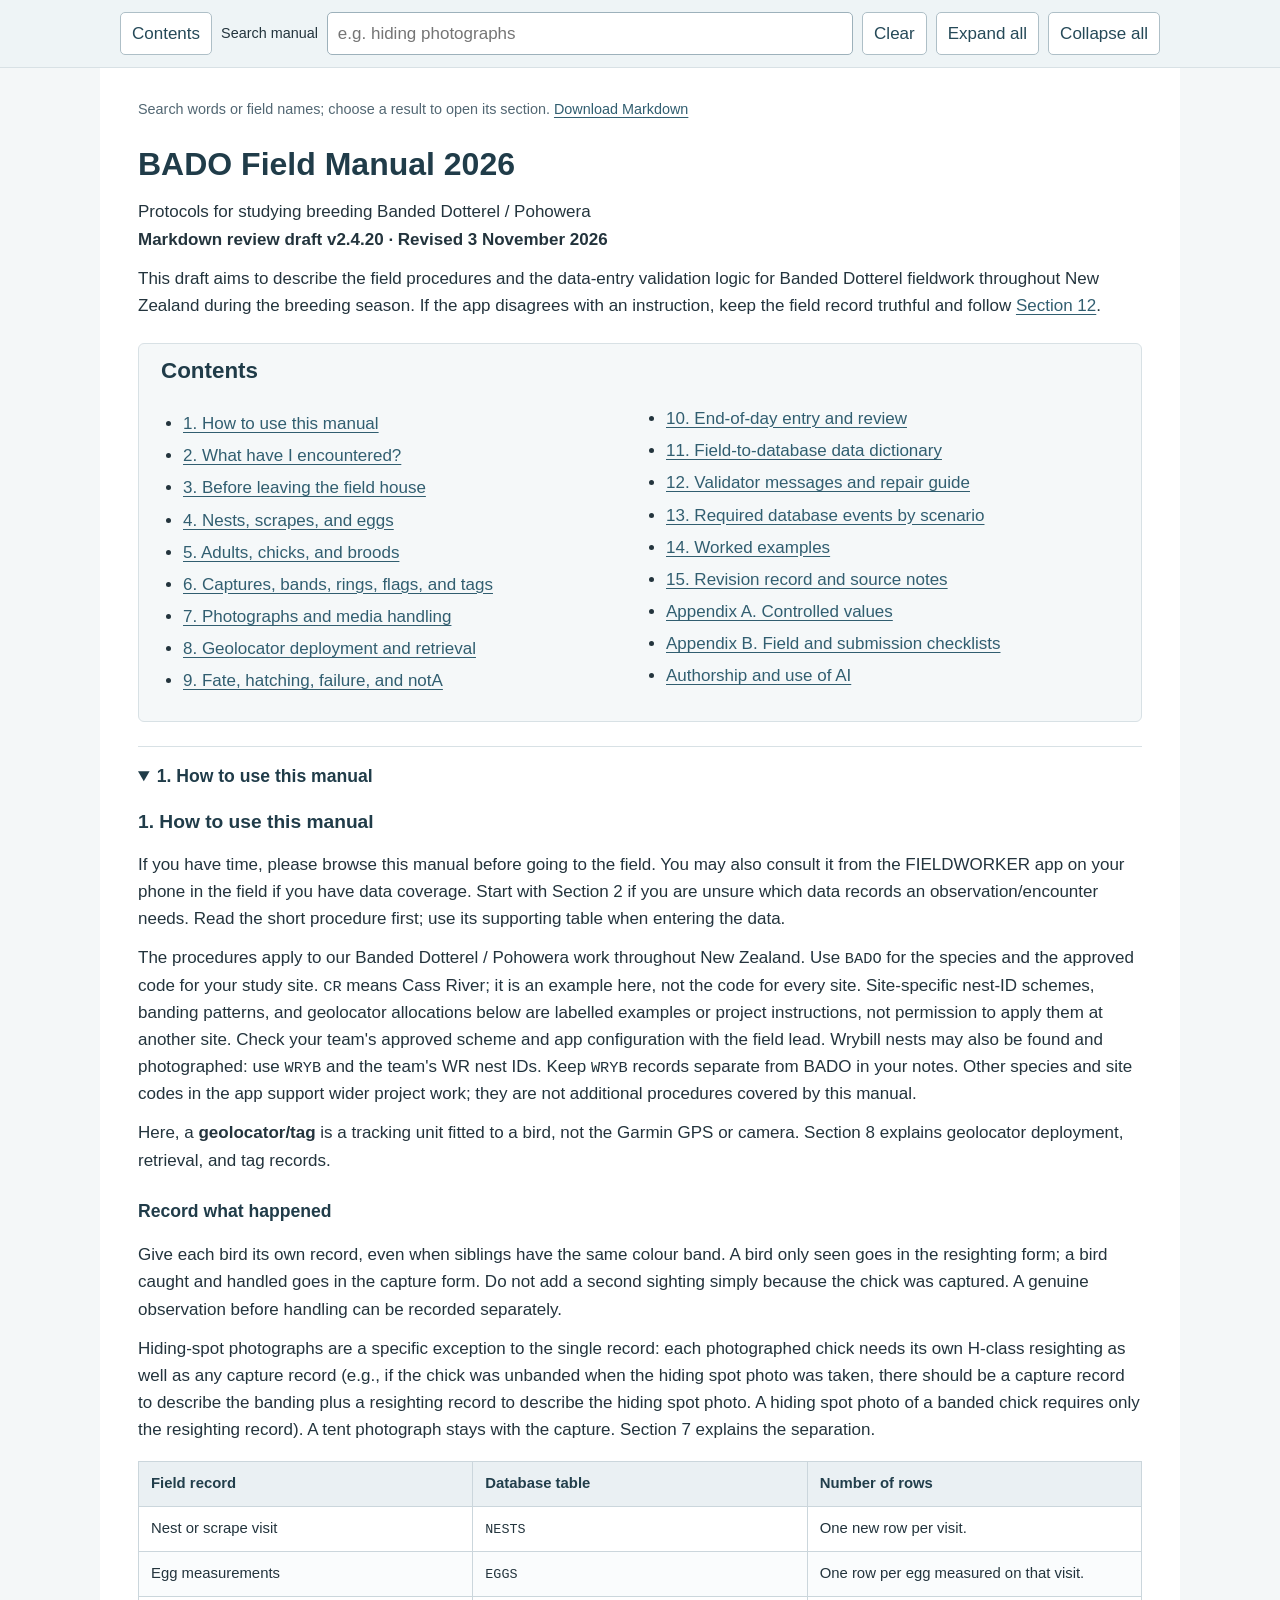
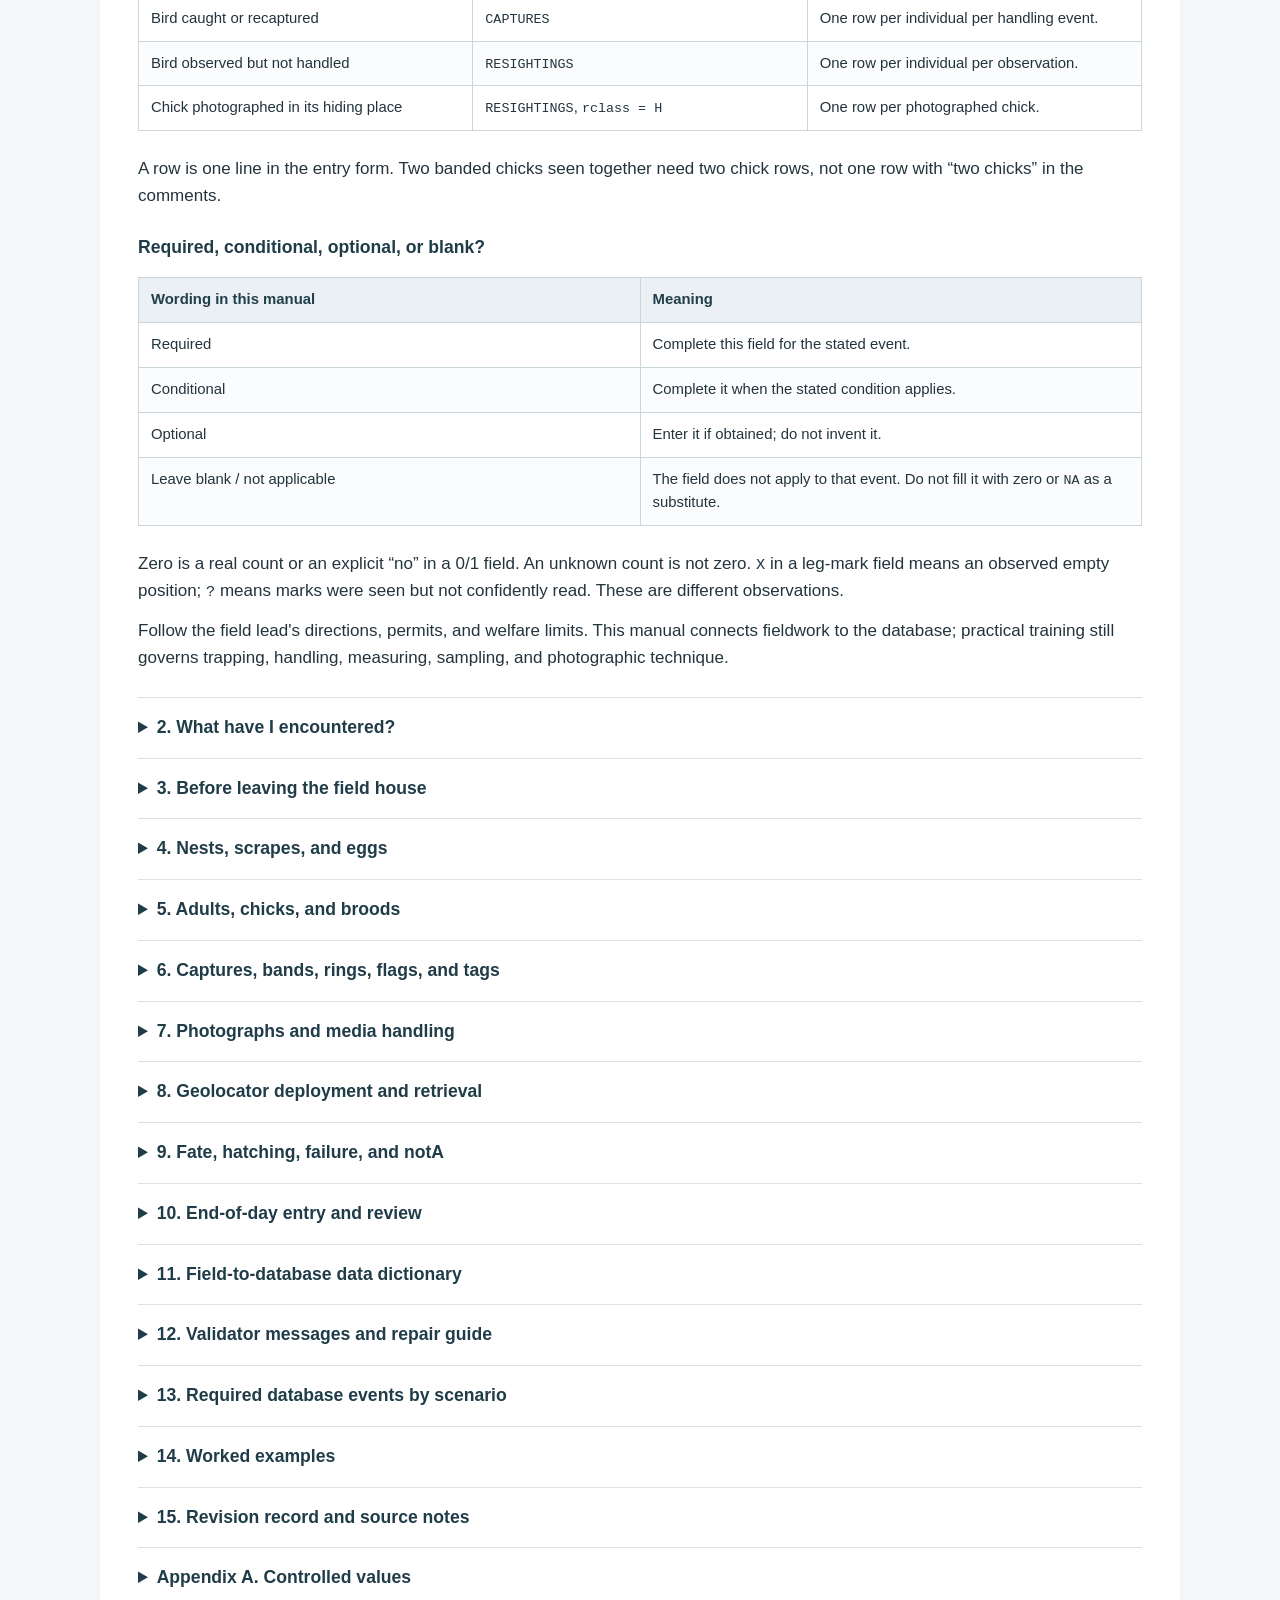
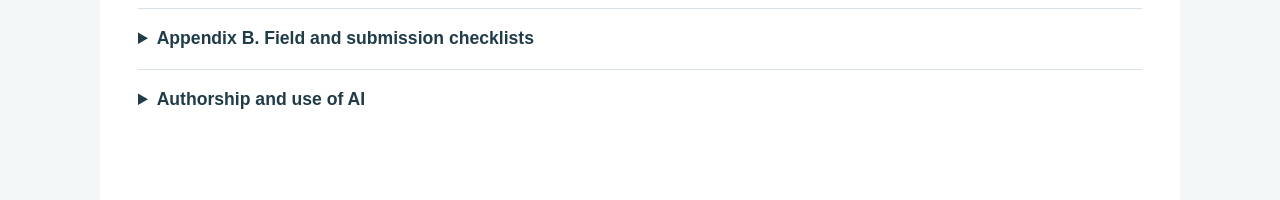
==== commit 11ea70b5: "Fix pending cross-nest parent associations and add core guide review drafts" ====
--- a/main/www/field-manual/index.html
+++ b/main/www/field-manual/index.html
@@ -1,5 +1,5 @@
 <!doctype html>
-<html lang="en-NZ"><head><meta charset="utf-8"><meta name="viewport" content="width=device-width, initial-scale=1"><meta name="manual-source-md5" content="47371c5f1292587214d6d00bdb7530d7"><title>BADO Field Manual 2026</title><style>/* Scoped by the reader iframe; does not change dashboard styling. */
+<html lang="en-NZ"><head><meta charset="utf-8"><meta name="viewport" content="width=device-width, initial-scale=1"><meta name="manual-source-md5" content="806117eb2664a9a27560870b5d765a0a"><title>BADO Field Manual 2026</title><style>/* Scoped by the reader iframe; does not change dashboard styling. */
 :root { color-scheme: light; --ink: #23343d; --accent: #315e70; --line: #d8e1e5; }
 * { box-sizing: border-box; }
 html { scroll-padding-top: 110px; }
@@ -73,7 +73,7 @@
   mark { background: none; }
 }</style></head><body><a class="skip-link" href="#manual-content">Skip to manual</a><header class="reader-tools" aria-label="Manual controls"><div class="reader-tools-inner"><a class="contents-button" href="#manual-contents">Contents</a><label for="manual-search">Search manual</label><input id="manual-search" type="search" placeholder="e.g. hiding photographs" aria-controls="manual-search-results" aria-describedby="manual-search-help" autocomplete="off"><button id="manual-clear" type="button">Clear</button><button id="manual-expand" type="button">Expand all</button><button id="manual-collapse" type="button">Collapse all</button></div></header><main><p id="manual-search-help" class="reader-hint">Search words or field names; choose a result to open its section. <a href="manual.md" download>Download Markdown</a></p><p id="manual-search-status" role="status" aria-live="polite"></p><section id="manual-search-results" aria-label="Search results" hidden></section><noscript><p>Search and expand/collapse controls need JavaScript. The manual remains readable: open each section using its heading.</p></noscript><article id="manual-content" tabindex="-1"><h1>BADO Field Manual 2026</h1>
 <p>Protocols for studying breeding Banded Dotterel / Pohowera<br />
-<strong>Markdown review draft v2.4.19 · Revised 2 November 2026</strong></p>
+<strong>Markdown review draft v2.4.20 · Revised 3 November 2026</strong></p>
 <p>This draft aims to describe the field procedures and the data-entry
 validation logic for Banded Dotterel fieldwork throughout New Zealand during the breeding season.
 If the app disagrees with an instruction, keep
@@ -785,6 +785,21 @@
 <p>An ambiguous mark match also prevents that candidate from being treated as
 resolved, even when some of its other evidence appears strong. Obtain a better
 reading and refer the conflict; do not remove the original observation.</p>
+<p><strong>A pending bird later confirmed at another nest.</strong> A reliably identified
+adult may first be seen near one nest without enough evidence to establish
+parentage, then be confirmed at a different nest. If the later nest has one
+unambiguous selected parent supported by confirming behaviour or a qualifying
+direct capture, an older, still-unproven candidate for that same bird and sex
+is removed from the earlier nest's current parent display. The later proof
+must be on a strictly later field date than all of that candidate's earlier-nest
+encounters. The earlier nest remains on its normal tasks, with its parent still
+unknown or requiring review; the observation itself stays in the database.</p>
+<p>This does not erase an independently resolved earlier association, transfer
+proof between nests, or decide between competing strong claims. A same-day
+encounter or a further encounter at the earlier nest after the new confirmation
+prevents this narrow override. X-X, shared single-colour recruit marks, and
+ambiguous identity matches cannot establish this cross-nest link. Males and
+females are assessed independently, using evidence by the reference date.</p>
 <p>A mobile-mistnet capture (<code>capture_method = MM</code>) does not, by itself, prove
 which nest that adult belongs to. For a reliably identified bird at the same
 nest, eligible observations from before and after MM can count together: one
@@ -4241,6 +4256,10 @@
 <tr>
 <td>v2.4.19, 2 November 2026</td>
 <td>Applied the Oxford comma consistently to prose lists. No field protocol, validator rule, or task logic changed.</td>
+</tr>
+<tr>
+<td>v2.4.20, 3 November 2026</td>
+<td>Explained how a later confirmed association for a reliably identified adult supersedes an earlier pending candidate at another nest, without deleting observations or independently established associations. Timing, identity, and ambiguity safeguards remain.</td>
 </tr>
 </tbody>
 </table></div>
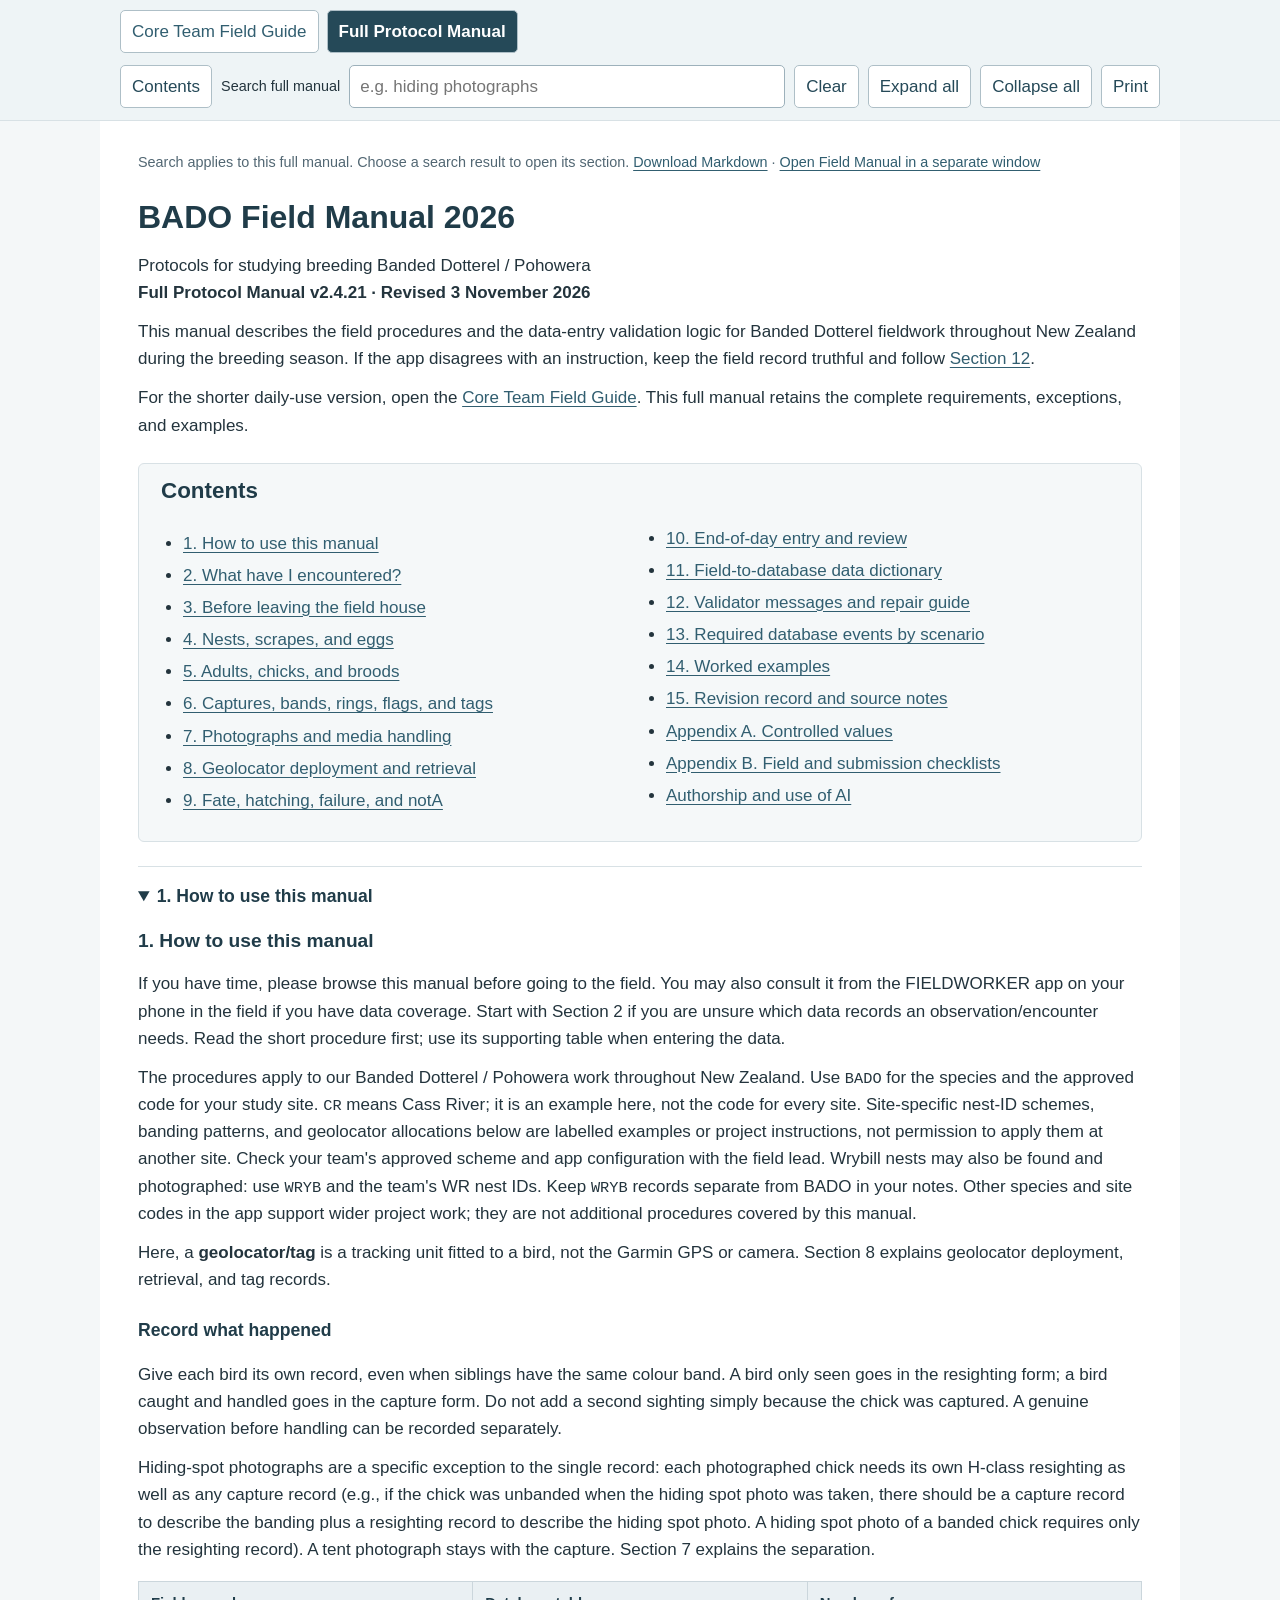
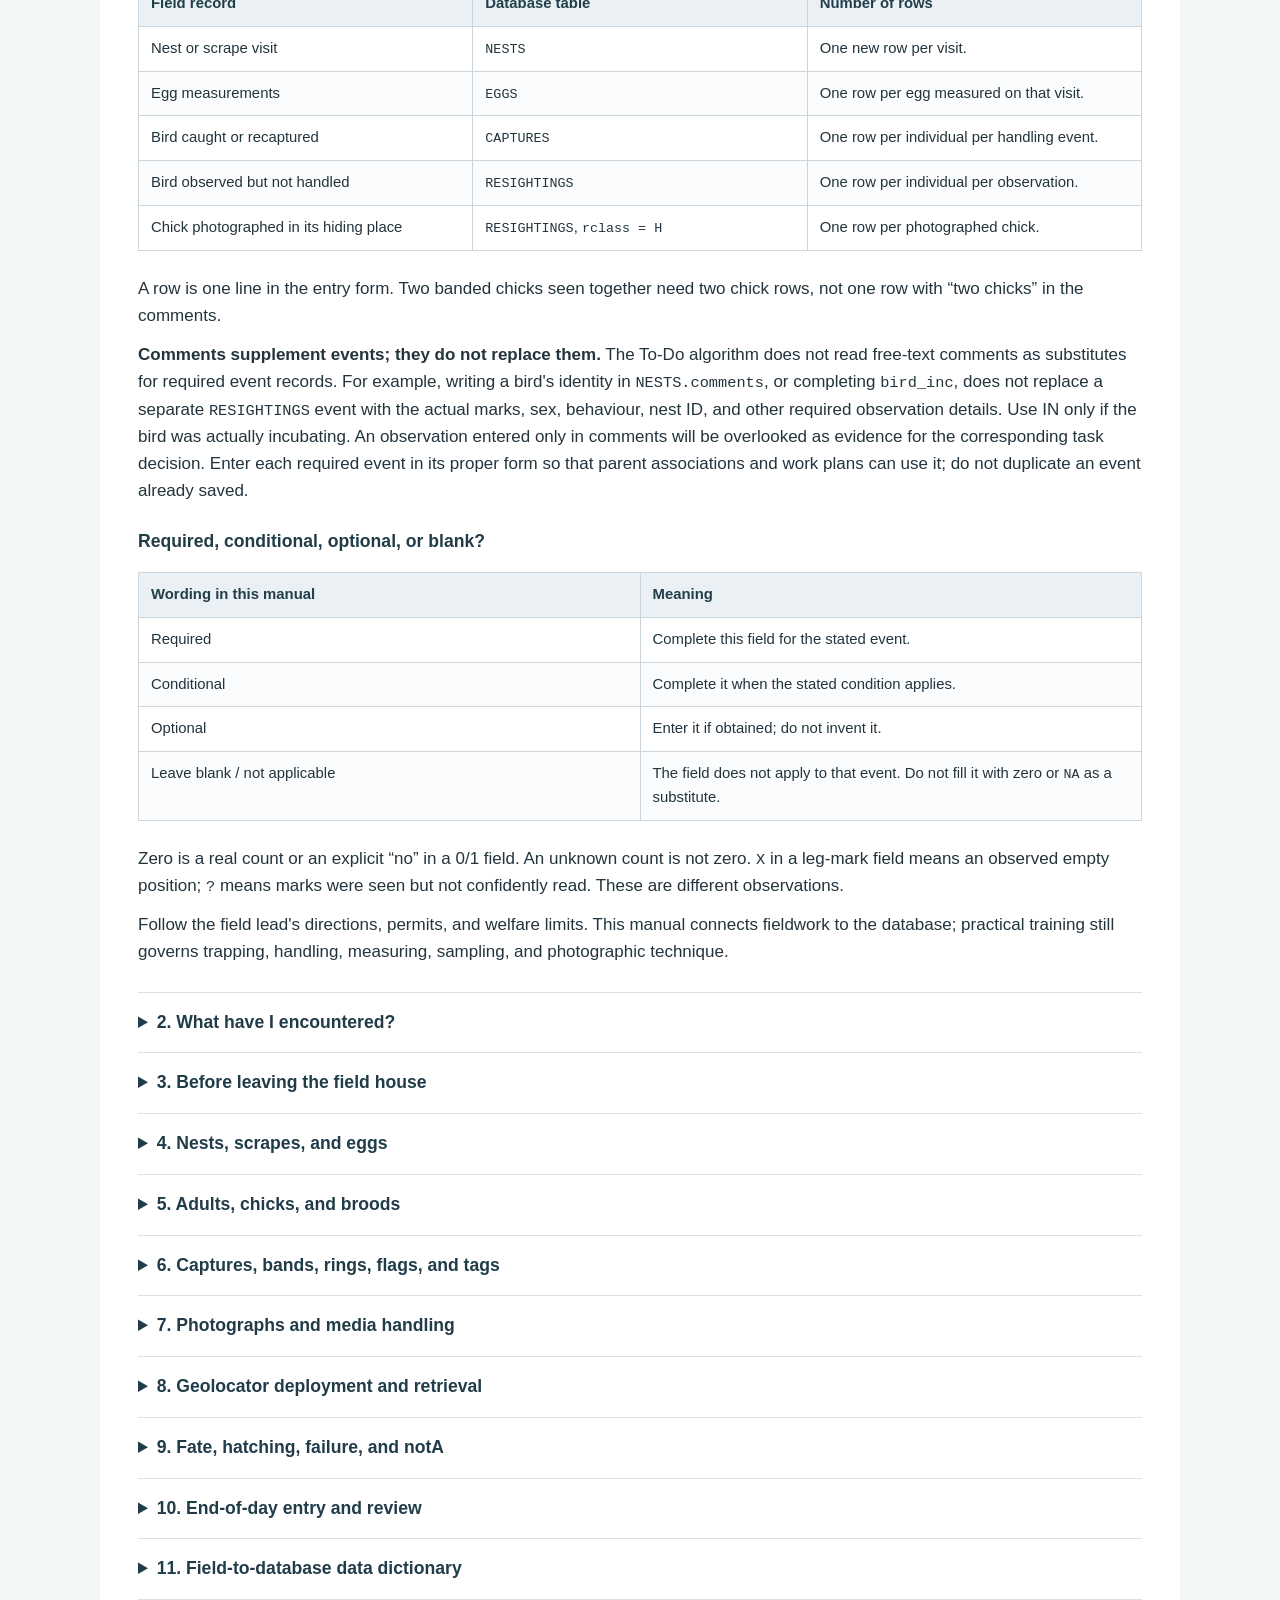
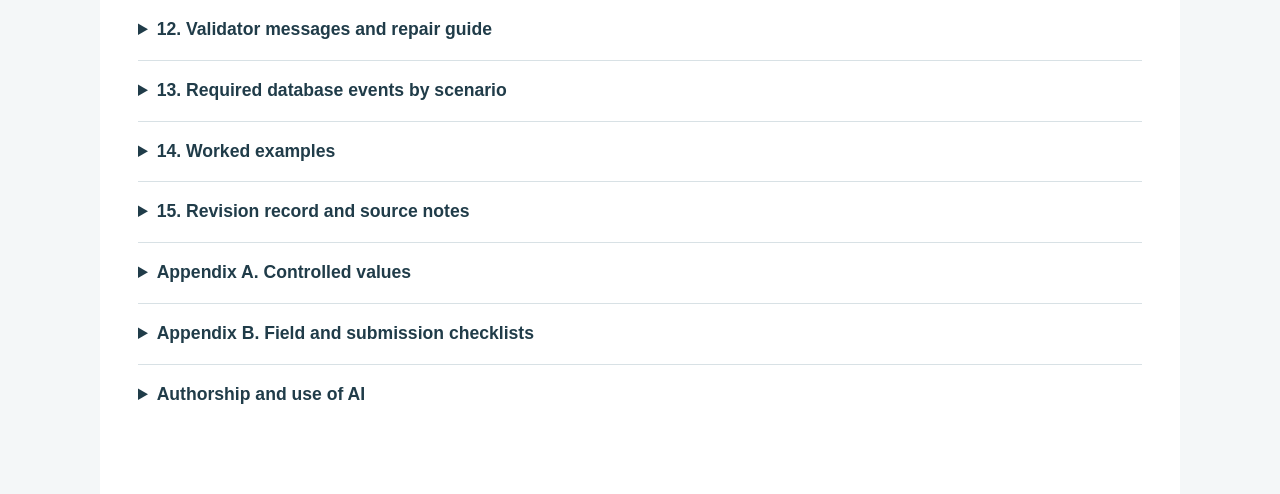
==== commit e9934d6f: "Publish core team guide alongside full manual and retire review drafts" ====
--- a/main/www/field-manual/index.html
+++ b/main/www/field-manual/index.html
@@ -1,8 +1,8 @@
 <!doctype html>
-<html lang="en-NZ"><head><meta charset="utf-8"><meta name="viewport" content="width=device-width, initial-scale=1"><meta name="manual-source-md5" content="806117eb2664a9a27560870b5d765a0a"><title>BADO Field Manual 2026</title><style>/* Scoped by the reader iframe; does not change dashboard styling. */
+<html lang="en-NZ"><head><meta charset="utf-8"><meta name="viewport" content="width=device-width, initial-scale=1"><meta name="manual-source-md5" content="1e82285c2ebc58b31194f731c8338a38"><title>BADO Field Manual 2026 — Full Protocol Manual</title><style>/* Scoped by the reader iframe; does not change dashboard styling. */
 :root { color-scheme: light; --ink: #23343d; --accent: #315e70; --line: #d8e1e5; }
 * { box-sizing: border-box; }
-html { scroll-padding-top: 110px; }
+html { scroll-padding-top: calc(var(--reader-tools-height, 180px) + 12px); }
 body { margin: 0; background: #f4f7f8; color: var(--ink); font: 17px/1.6 Calibri, Arial, sans-serif; }
 main { max-width: 1080px; margin: 0 auto; padding: 18px 38px 70px; background: #fff; }
 h1, h2, h3, summary { font-family: Arial, sans-serif; color: #203c49; line-height: 1.35; }
@@ -18,6 +18,9 @@
 button:hover, .contents-button:hover { background: #eaf1f4; }
 button:focus-visible, input:focus-visible, a:focus-visible, summary:focus-visible, .table-scroll:focus-visible { outline: 3px solid #367a98; outline-offset: 3px; }
 .reader-tools { position: sticky; top: 0; z-index: 5; border-bottom: 1px solid var(--line); background: #eef4f6; }
+.reader-switch { max-width: 1080px; margin: auto; padding: 10px 20px 0; display: flex; flex-wrap: wrap; gap: 8px; }
+.reader-switch a { border: 1px solid #aebfc7; border-radius: 5px; padding: 7px 11px; background: white; text-decoration: none; }
+.reader-switch a[aria-current="page"] { background: #254958; color: white; font-weight: bold; }
 .reader-tools-inner { max-width: 1080px; margin: auto; padding: 12px 20px; display: flex; flex-wrap: wrap; align-items: center; gap: 9px; }
 .contents-button { text-decoration: none; }
 .reader-tools label { font-size: .9rem; }
@@ -53,6 +56,7 @@
   main { padding: 14px 16px 50px; }
   body { font-size: 16px; }
   .reader-tools-inner { padding: 10px 12px; gap: 7px; }
+  .reader-switch { padding: 10px 12px 0; font-size: .9rem; }
   .reader-tools label { position: absolute; width: 1px; height: 1px; overflow: hidden; clip-path: inset(50%); }
   #manual-search { min-width: 120px; width: 140px; }
   button, .contents-button { font-size: .9rem; }
@@ -71,13 +75,15 @@
   table { min-width: 0; font-size: 9pt; }
   a { color: inherit; }
   mark { background: none; }
-}</style></head><body><a class="skip-link" href="#manual-content">Skip to manual</a><header class="reader-tools" aria-label="Manual controls"><div class="reader-tools-inner"><a class="contents-button" href="#manual-contents">Contents</a><label for="manual-search">Search manual</label><input id="manual-search" type="search" placeholder="e.g. hiding photographs" aria-controls="manual-search-results" aria-describedby="manual-search-help" autocomplete="off"><button id="manual-clear" type="button">Clear</button><button id="manual-expand" type="button">Expand all</button><button id="manual-collapse" type="button">Collapse all</button></div></header><main><p id="manual-search-help" class="reader-hint">Search words or field names; choose a result to open its section. <a href="manual.md" download>Download Markdown</a></p><p id="manual-search-status" role="status" aria-live="polite"></p><section id="manual-search-results" aria-label="Search results" hidden></section><noscript><p>Search and expand/collapse controls need JavaScript. The manual remains readable: open each section using its heading.</p></noscript><article id="manual-content" tabindex="-1"><h1>BADO Field Manual 2026</h1>
+}</style></head><body><a class="skip-link" href="#manual-content">Skip to manual</a><header class="reader-tools" aria-label="Manual controls"><nav class="reader-switch" aria-label="Choose a manual"><a href="core-guide.html">Core Team Field Guide</a><a href="index.html" aria-current="page">Full Protocol Manual</a></nav><div class="reader-tools-inner"><a class="contents-button" href="#manual-contents">Contents</a><label for="manual-search">Search full manual</label><input id="manual-search" type="search" placeholder="e.g. hiding photographs" aria-controls="manual-search-results" aria-describedby="manual-search-help" autocomplete="off"><button id="manual-clear" type="button">Clear</button><button id="manual-expand" type="button">Expand all</button><button id="manual-collapse" type="button">Collapse all</button><button id="manual-print" type="button">Print</button></div></header><main><p id="manual-search-help" class="reader-hint">Search applies to this full manual. Choose a search result to open its section. <a href="manual.md" download>Download Markdown</a> · <a href="index.html" target="_blank" rel="noopener">Open Field Manual in a separate window</a></p><p id="manual-search-status" role="status" aria-live="polite"></p><section id="manual-search-results" aria-label="Search results" hidden></section><noscript><p>Search and print controls need JavaScript. Both manuals remain readable; use your browser to print, and open any collapsed section using its heading.</p></noscript><article id="manual-content" tabindex="-1"><h1>BADO Field Manual 2026</h1>
 <p>Protocols for studying breeding Banded Dotterel / Pohowera<br />
-<strong>Markdown review draft v2.4.20 · Revised 3 November 2026</strong></p>
-<p>This draft aims to describe the field procedures and the data-entry
+<strong>Full Protocol Manual v2.4.21 · Revised 3 November 2026</strong></p>
+<p>This manual describes the field procedures and the data-entry
 validation logic for Banded Dotterel fieldwork throughout New Zealand during the breeding season.
 If the app disagrees with an instruction, keep
 the field record truthful and follow <a href="#section-12">Section 12</a>.</p>
+<p>For the shorter daily-use version, open the <a href="core-guide.html">Core Team Field Guide</a>.
+This full manual retains the complete requirements, exceptions, and examples.</p>
 <nav id="manual-contents" aria-label="Manual contents"><h2>Contents</h2>
 <ul>
 <li><a href="#section-1">1. How to use this manual</a></li>
@@ -165,6 +171,15 @@
 </table></div>
 <p>A row is one line in the entry form. Two banded chicks seen together need two
 chick rows, not one row with “two chicks” in the comments.</p>
+<p><strong>Comments supplement events; they do not replace them.</strong> The To-Do algorithm
+does not read free-text comments as substitutes for required event records.
+For example, writing a bird's identity in <code>NESTS.comments</code>, or completing
+<code>bird_inc</code>, does not replace a separate <code>RESIGHTINGS</code> event with the actual
+marks, sex, behaviour, nest ID, and other required observation details. Use IN
+only if the bird was actually incubating. An observation entered only in comments
+will be overlooked as evidence for the corresponding task decision. Enter each
+required event in its proper form so that parent associations and work plans
+can use it; do not duplicate an event already saved.</p>
 <h3>Required, conditional, optional, or blank?</h3>
 <div class="table-scroll" tabindex="0" role="region" aria-label="Supporting table; scroll sideways if needed"><table>
 <thead>
@@ -4261,6 +4276,10 @@
 <td>v2.4.20, 3 November 2026</td>
 <td>Explained how a later confirmed association for a reliably identified adult supersedes an earlier pending candidate at another nest, without deleting observations or independently established associations. Timing, identity, and ambiguity safeguards remain.</td>
 </tr>
+<tr>
+<td>v2.4.21, 3 November 2026</td>
+<td>Added the Core Team Field Guide as the app's starting view, with access to this complete reference. Explicitly explained that comments cannot replace event records used by the To-Do algorithm. No biological or database rule changed.</td>
+</tr>
 </tbody>
 </table></div>
 <p>This app publication copy is separate from Luke Eberhart-Hertel's editable private review
@@ -4298,7 +4317,7 @@
 </tr>
 <tr>
 <td>Approved 1 November same-day linkage</td>
-<td>Approved same-day rule; verification scope is recorded separately in the <a href="../../../docs/reconstruction/MM_FOLLOWUP_VERIFICATION_2026-10-31.md#approved-decision-addendum--1-november-2026">dated verification record</a>. No live-deployment claim. Regenerating this manual's HTML is documentation generation only.</td>
+<td>Approved same-day rule; verification scope is recorded separately in the <a href="https://github.com/ornitho-logics/NZ_FIELDWORKER/blob/main/docs/reconstruction/MM_FOLLOWUP_VERIFICATION_2026-10-31.md#approved-decision-addendum--1-november-2026">dated verification record</a>. No live-deployment claim. Regenerating this manual's HTML is documentation generation only.</td>
 </tr>
 <tr>
 <td>Live database, inspectors, and Shiny process</td>
@@ -4651,6 +4670,7 @@
 <h3>Before finishing the day</h3>
 <ul>
 <li><input type="checkbox" disabled="" /> Saved rows match notebook counts; no duplicate submissions.</li>
+<li><input type="checkbox" disabled="" /> No observation or other required event is recorded only in comments; a bird seen at a nest has its separate RESIGHTINGS record, not just an identity in NESTS comments.</li>
 <li><input type="checkbox" disabled="" /> Original media copied and backup checked without renaming files.</li>
 <li><input type="checkbox" disabled="" /> Updated To-Do PDF checked, including reference date and refresh status.</li>
 <li><input type="checkbox" disabled="" /> Missing parent/brood work checked for association resolution, completion, expiry, presumed loss, or juvenile-stage resolution—not assumed to mean chicks died.</li>
@@ -4719,6 +4739,13 @@
   var sections = Array.from(article.querySelectorAll("details"));
   var timer;
 
+  // Wrapped mobile controls must not cover a contents/search destination.
+  if (typeof ResizeObserver !== "undefined") {
+    new ResizeObserver(function(entries) {
+      document.documentElement.style.setProperty("--reader-tools-height", entries[0].target.offsetHeight + "px");
+    }).observe(document.querySelector(".reader-tools"));
+  }
+
   function fragmentId(hash) {
     try { return decodeURIComponent(hash.slice(1)); }
     catch (error) { return ""; }
@@ -4760,12 +4787,11 @@
   });
   if (location.hash) reveal(document.getElementById(fragmentId(location.hash)), false);
 
-  document.getElementById("manual-expand").onclick = function() {
-    sections.forEach(function(section) { section.open = true; });
-  };
-  document.getElementById("manual-collapse").onclick = function() {
-    sections.forEach(function(section) { section.open = false; });
-  };
+  var expand = document.getElementById("manual-expand");
+  var collapse = document.getElementById("manual-collapse");
+  if (expand) expand.onclick = function() { sections.forEach(function(section) { section.open = true; }); };
+  if (collapse) collapse.onclick = function() { sections.forEach(function(section) { section.open = false; }); };
+  document.getElementById("manual-print").onclick = function() { window.print(); };
 
   function normal(text) { return text.replace(/\s+/g, " ").trim().toLowerCase(); }
   // Index passages, not duplicate container text. No server request or analytics.
@@ -4778,7 +4804,11 @@
       var text = node.textContent.replace(/\s+/g, " ").trim();
       if (!node.id) node.id = "manual-passage-" + index;
       var parent = node.closest("details");
-      var context = parent ? parent.querySelector("summary").textContent.trim() : "Introduction and authorship";
+      var heading = node;
+      while (heading.parentElement && heading.parentElement !== article) heading = heading.parentElement;
+      while (heading && heading.tagName !== "H2") heading = heading.previousElementSibling;
+      var context = parent ? parent.querySelector("summary").textContent.trim() :
+        heading ? heading.textContent.trim() : "Introduction and authorship";
       return {node: node, text: text, lower: normal(text), context: context};
     });
 
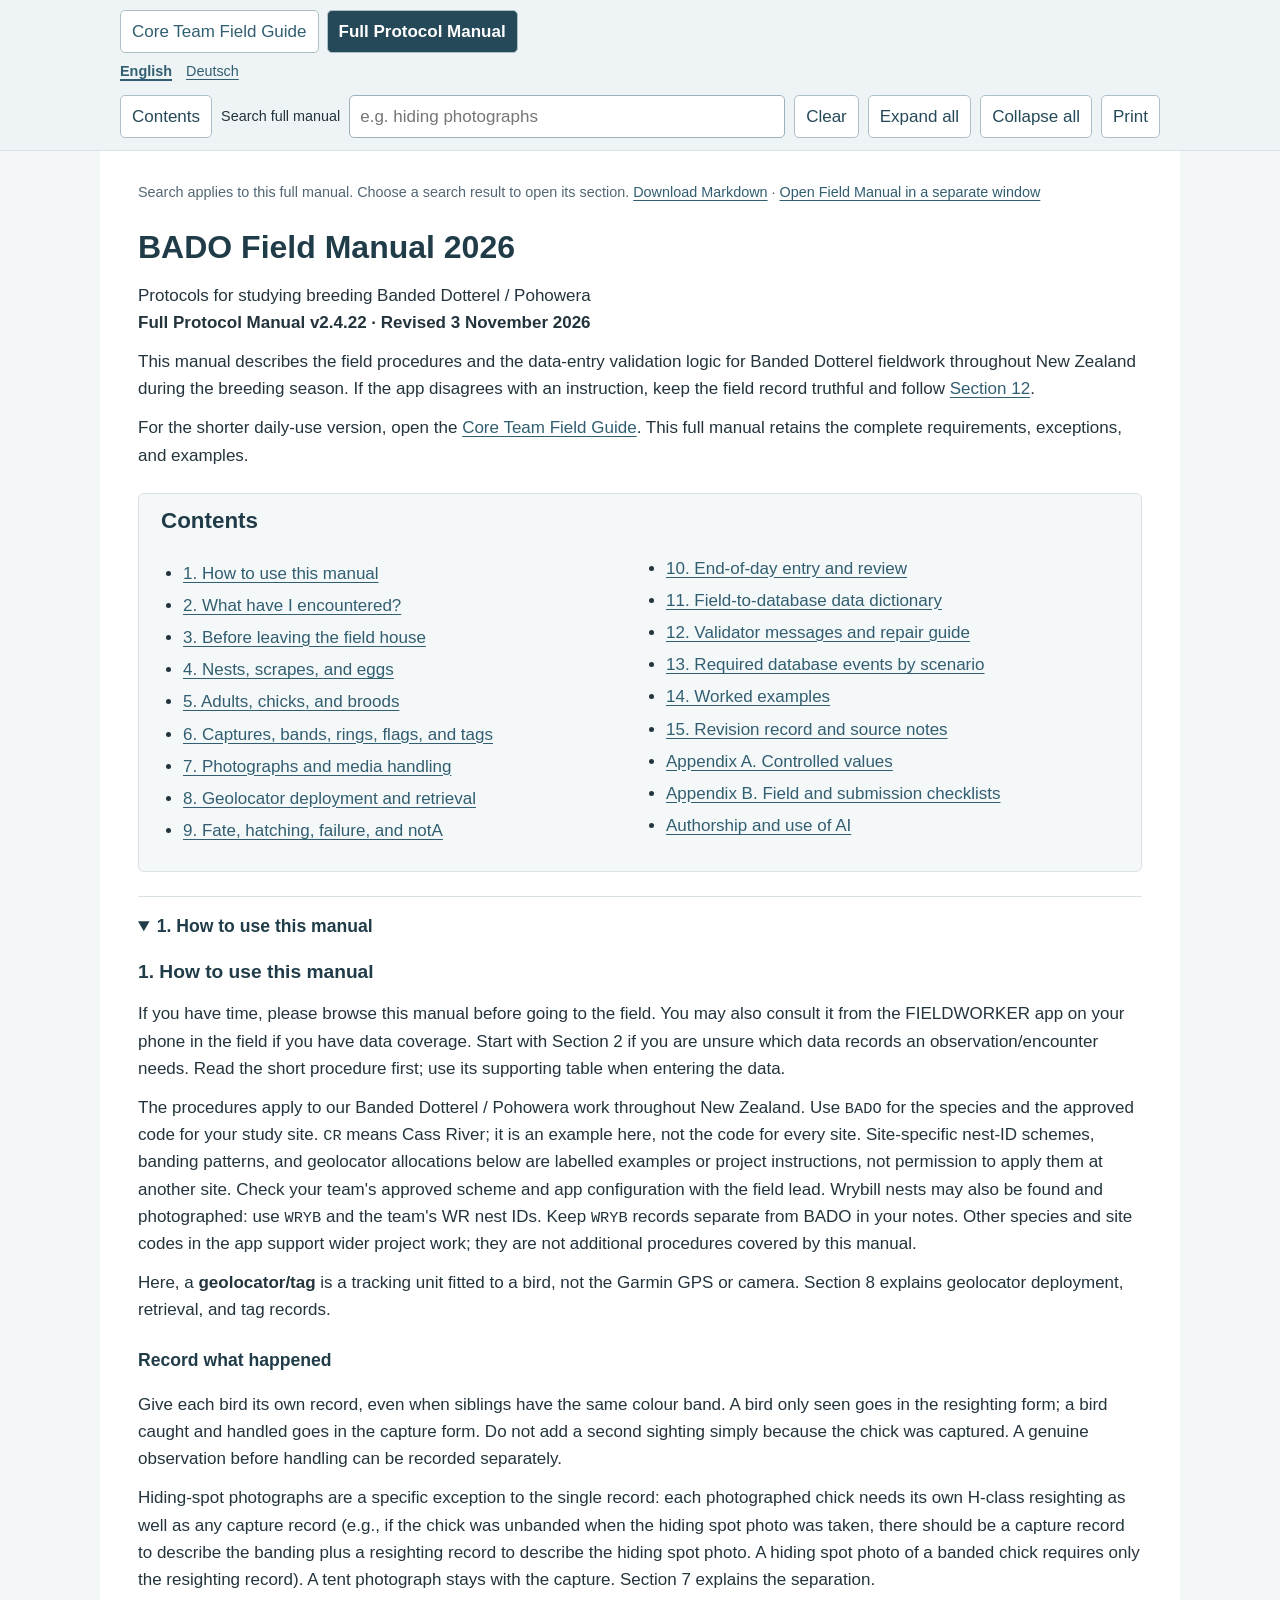
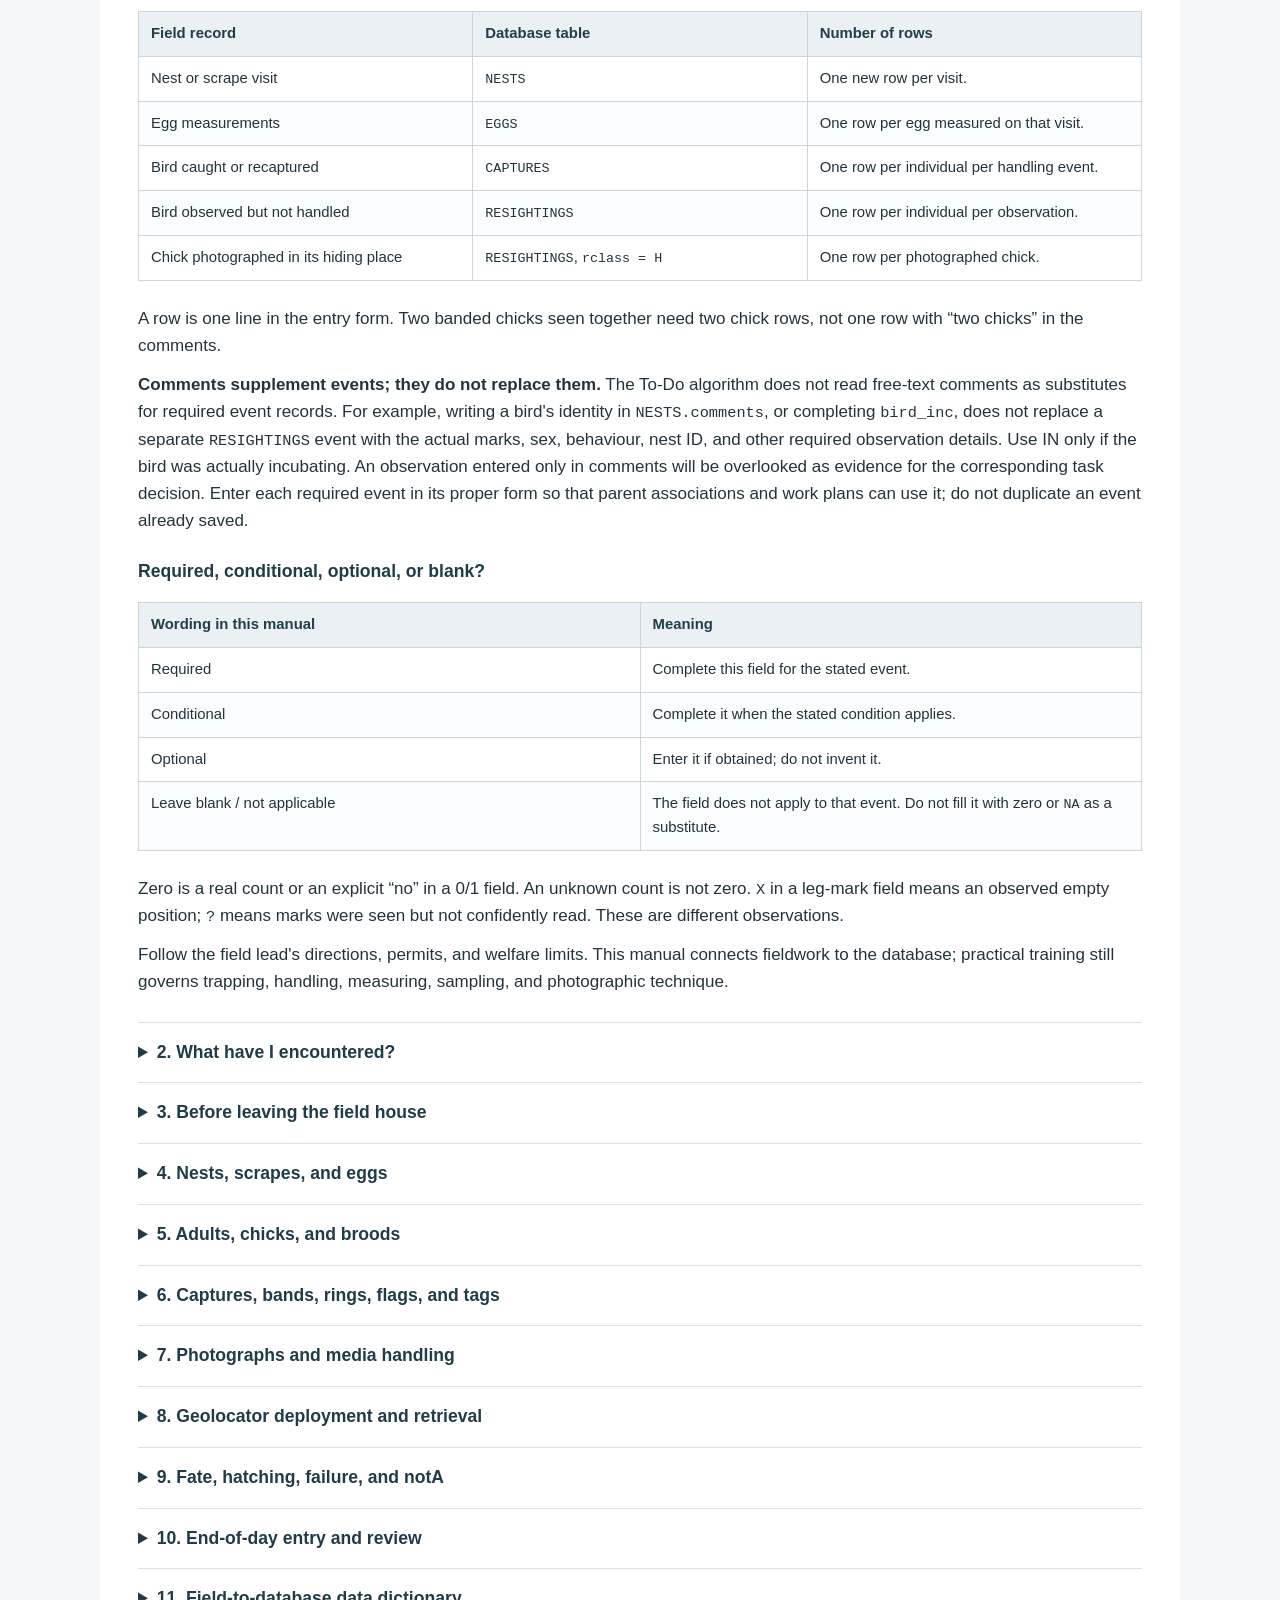
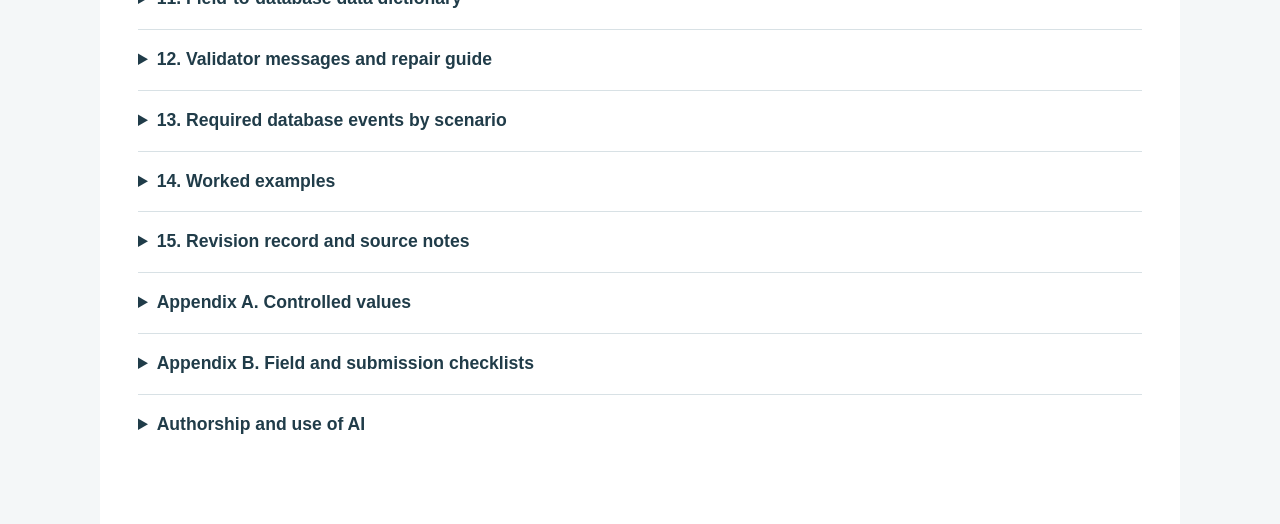
==== commit 243c9af8: "Add German manuals and reconcile complete-clutch hatch tasks Publish English/Deutsch readers for the" ====
--- a/main/www/field-manual/index.html
+++ b/main/www/field-manual/index.html
@@ -1,5 +1,5 @@
 <!doctype html>
-<html lang="en-NZ"><head><meta charset="utf-8"><meta name="viewport" content="width=device-width, initial-scale=1"><meta name="manual-source-md5" content="1e82285c2ebc58b31194f731c8338a38"><title>BADO Field Manual 2026 — Full Protocol Manual</title><style>/* Scoped by the reader iframe; does not change dashboard styling. */
+<html lang="en-NZ"><head><meta charset="utf-8"><meta name="viewport" content="width=device-width, initial-scale=1"><meta name="manual-source-md5" content="d46b0def8f3dcea6a4e23517ad8d428f"><meta name="manual-reference-md5" content="d46b0def8f3dcea6a4e23517ad8d428f"><title>BADO Field Manual 2026 — Full Protocol Manual</title><style>/* Scoped by the reader iframe; does not change dashboard styling. */
 :root { color-scheme: light; --ink: #23343d; --accent: #315e70; --line: #d8e1e5; }
 * { box-sizing: border-box; }
 html { scroll-padding-top: calc(var(--reader-tools-height, 180px) + 12px); }
@@ -21,6 +21,9 @@
 .reader-switch { max-width: 1080px; margin: auto; padding: 10px 20px 0; display: flex; flex-wrap: wrap; gap: 8px; }
 .reader-switch a { border: 1px solid #aebfc7; border-radius: 5px; padding: 7px 11px; background: white; text-decoration: none; }
 .reader-switch a[aria-current="page"] { background: #254958; color: white; font-weight: bold; }
+.language-switch { max-width: 1080px; margin: auto; padding: 7px 20px 0; display: flex; flex-wrap: wrap; gap: 14px; font-size: .9rem; }
+.language-switch a[aria-current="page"] { font-weight: bold; text-decoration-thickness: 2px; }
+.translation-note { border-left: 4px solid #78949f; background: #f5f8f9; padding: 9px 13px; font-size: .9rem; }
 .reader-tools-inner { max-width: 1080px; margin: auto; padding: 12px 20px; display: flex; flex-wrap: wrap; align-items: center; gap: 9px; }
 .contents-button { text-decoration: none; }
 .reader-tools label { font-size: .9rem; }
@@ -57,6 +60,7 @@
   body { font-size: 16px; }
   .reader-tools-inner { padding: 10px 12px; gap: 7px; }
   .reader-switch { padding: 10px 12px 0; font-size: .9rem; }
+  .language-switch { padding: 7px 12px 0; }
   .reader-tools label { position: absolute; width: 1px; height: 1px; overflow: hidden; clip-path: inset(50%); }
   #manual-search { min-width: 120px; width: 140px; }
   button, .contents-button { font-size: .9rem; }
@@ -75,9 +79,9 @@
   table { min-width: 0; font-size: 9pt; }
   a { color: inherit; }
   mark { background: none; }
-}</style></head><body><a class="skip-link" href="#manual-content">Skip to manual</a><header class="reader-tools" aria-label="Manual controls"><nav class="reader-switch" aria-label="Choose a manual"><a href="core-guide.html">Core Team Field Guide</a><a href="index.html" aria-current="page">Full Protocol Manual</a></nav><div class="reader-tools-inner"><a class="contents-button" href="#manual-contents">Contents</a><label for="manual-search">Search full manual</label><input id="manual-search" type="search" placeholder="e.g. hiding photographs" aria-controls="manual-search-results" aria-describedby="manual-search-help" autocomplete="off"><button id="manual-clear" type="button">Clear</button><button id="manual-expand" type="button">Expand all</button><button id="manual-collapse" type="button">Collapse all</button><button id="manual-print" type="button">Print</button></div></header><main><p id="manual-search-help" class="reader-hint">Search applies to this full manual. Choose a search result to open its section. <a href="manual.md" download>Download Markdown</a> · <a href="index.html" target="_blank" rel="noopener">Open Field Manual in a separate window</a></p><p id="manual-search-status" role="status" aria-live="polite"></p><section id="manual-search-results" aria-label="Search results" hidden></section><noscript><p>Search and print controls need JavaScript. Both manuals remain readable; use your browser to print, and open any collapsed section using its heading.</p></noscript><article id="manual-content" tabindex="-1"><h1>BADO Field Manual 2026</h1>
+}</style></head><body><a class="skip-link" href="#manual-content">Skip to manual</a><header class="reader-tools" aria-label="Manual controls"><nav class="reader-switch" aria-label="Choose a manual"><a href="core-guide.html">Core Team Field Guide</a><a href="index.html" aria-current="page">Full Protocol Manual</a></nav><nav class="language-switch" aria-label="Language"><a data-language-link href="index.html" lang="en" hreflang="en-NZ" aria-current="page">English</a><a data-language-link href="index-de.html" lang="de" hreflang="de">Deutsch</a></nav><div class="reader-tools-inner"><a class="contents-button" href="#manual-contents">Contents</a><label for="manual-search">Search full manual</label><input id="manual-search" type="search" placeholder="e.g. hiding photographs" aria-controls="manual-search-results" aria-describedby="manual-search-help" autocomplete="off"><button id="manual-clear" type="button">Clear</button><button id="manual-expand" type="button">Expand all</button><button id="manual-collapse" type="button">Collapse all</button><button id="manual-print" type="button">Print</button></div></header><main><p id="manual-search-help" class="reader-hint">Search applies to this full manual. Choose a search result to open its section. <a href="manual.md" download>Download Markdown</a> · <a href="index.html" target="_blank" rel="noopener">Open Field Manual in a separate window</a></p><p id="manual-search-status" role="status" aria-live="polite"></p><section id="manual-search-results" aria-label="Search results" hidden></section><noscript><p>Search and print controls need JavaScript. Both manuals remain readable; use your browser to print, and open any collapsed section using its heading.</p></noscript><article id="manual-content" tabindex="-1"><h1>BADO Field Manual 2026</h1>
 <p>Protocols for studying breeding Banded Dotterel / Pohowera<br />
-<strong>Full Protocol Manual v2.4.21 · Revised 3 November 2026</strong></p>
+<strong>Full Protocol Manual v2.4.22 · Revised 3 November 2026</strong></p>
 <p>This manual describes the field procedures and the data-entry
 validation logic for Banded Dotterel fieldwork throughout New Zealand during the breeding season.
 If the app disagrees with an instruction, keep
@@ -1872,6 +1876,23 @@
 <p>The first H visit with no eggs left and chicks present is the final hatch
 visit. Later mobile-chick encounters belong in the bird tables, not additional
 H nest visits. One final notA closure may follow.</p>
+<h3>When later chick captures account for the complete clutch</h3>
+<p>A truthful hatch visit can record one egg and two chicks, followed later by
+the capture of the third chick away from the nest. Do not rewrite the visit
+or invent another visit. After a successful refresh, the To-Do can infer zero
+remaining eggs when distinct, reliably origin-linked, first-banded chicks
+account for every egg in a known complete clutch. Its operational egg count
+then becomes zero, and the follow-up becomes <code>notA nest-check</code>, not an egg check.
+This is not an observed empty nest or a completed closure visit.</p>
+<p>The current conservative inference requires an H nest, a documented complete
+clutch of at least 3 eggs established before hatch, and reference-date-qualified,
+timed first-banding evidence for its original chicks. Duplicate captures count
+once; recaptures do not move the completion time. Unknown origins, mixed or
+conflicting links, unresolved extra chicks, and later egg observations block
+the inference. Smaller clutches are not inferred complete by this rule.
+Known chick deaths can establish that an egg hatched, but do not become live
+chicks in the brood count. Existing capture restrictions and brood-closure
+rules remain unchanged. Record the actual counts on the eventual notA visit.</p>
 <h3>Supporting table — final closure</h3>
 <div class="table-scroll" tabindex="0" role="region" aria-label="Supporting table; scroll sideways if needed"><table>
 <thead>
@@ -4279,6 +4300,10 @@
 <tr>
 <td>v2.4.21, 3 November 2026</td>
 <td>Added the Core Team Field Guide as the app's starting view, with access to this complete reference. Explicitly explained that comments cannot replace event records used by the To-Do algorithm. No biological or database rule changed.</td>
+</tr>
+<tr>
+<td>v2.4.22, 3 November 2026</td>
+<td>Added standard German readers for both manuals and documented conservative complete-clutch hatch accounting, operational zero eggs, and notA follow-up without inventing visits or closure.</td>
 </tr>
 </tbody>
 </table></div>
@@ -4738,6 +4763,16 @@
   var status = document.getElementById("manual-search-status");
   var sections = Array.from(article.querySelectorAll("details"));
   var timer;
+  var german = document.documentElement.lang === "de";
+
+  // Carry stable section IDs across languages, not generated search-passage IDs.
+  var languageLinks = Array.from(document.querySelectorAll("[data-language-link]"));
+  languageLinks.forEach(function(link) { link.dataset.languagePage = link.getAttribute("href"); });
+  function updateLanguageLinks() {
+    var id = fragmentId(location.hash);
+    var hash = /^(?:section-[0-9]+|core-section-[0-9]+|appendix-[ab]|authorship)$/.test(id) ? "#" + id : "";
+    languageLinks.forEach(function(link) { link.setAttribute("href", link.dataset.languagePage + hash); });
+  }
 
   // Wrapped mobile controls must not cover a contents/search destination.
   if (typeof ResizeObserver !== "undefined") {
@@ -4780,12 +4815,15 @@
     if (!target) return;
     event.preventDefault();
     history.replaceState(null, "", link.hash);
+    updateLanguageLinks();
     reveal(target, true);
   });
   window.addEventListener("hashchange", function() {
+    updateLanguageLinks();
     reveal(document.getElementById(fragmentId(location.hash)), false);
   });
   if (location.hash) reveal(document.getElementById(fragmentId(location.hash)), false);
+  updateLanguageLinks();
 
   var expand = document.getElementById("manual-expand");
   var collapse = document.getElementById("manual-collapse");
@@ -4808,7 +4846,7 @@
       while (heading.parentElement && heading.parentElement !== article) heading = heading.parentElement;
       while (heading && heading.tagName !== "H2") heading = heading.previousElementSibling;
       var context = parent ? parent.querySelector("summary").textContent.trim() :
-        heading ? heading.textContent.trim() : "Introduction and authorship";
+        heading ? heading.textContent.trim() : german ? "Einleitung und Urheberschaft" : "Introduction and authorship";
       return {node: node, text: text, lower: normal(text), context: context};
     });
 
@@ -4863,9 +4901,10 @@
     var matches = passages.filter(function(passage) {
       return terms.every(function(term) { return passage.lower.includes(term); });
     });
-    status.textContent = matches.length ? matches.length + " matching passages" +
-      (matches.length > 80 ? " (first 80 shown)." : ".") :
-      "No matching passages. Try fewer words or a field name such as nest_id.";
+    status.textContent = matches.length ? matches.length + (german ? " passende Textstellen" : " matching passages") +
+      (matches.length > 80 ? (german ? " (die ersten 80 werden angezeigt)." : " (first 80 shown).") : ".") :
+      (german ? "Keine passenden Textstellen. Weniger Suchwörter oder einen Feldnamen wie nest_id versuchen." :
+        "No matching passages. Try fewer words or a field name such as nest_id.");
     var list = document.createElement("ol");
     matches.slice(0, 80).forEach(function(passage) {
       var item = document.createElement("li");
